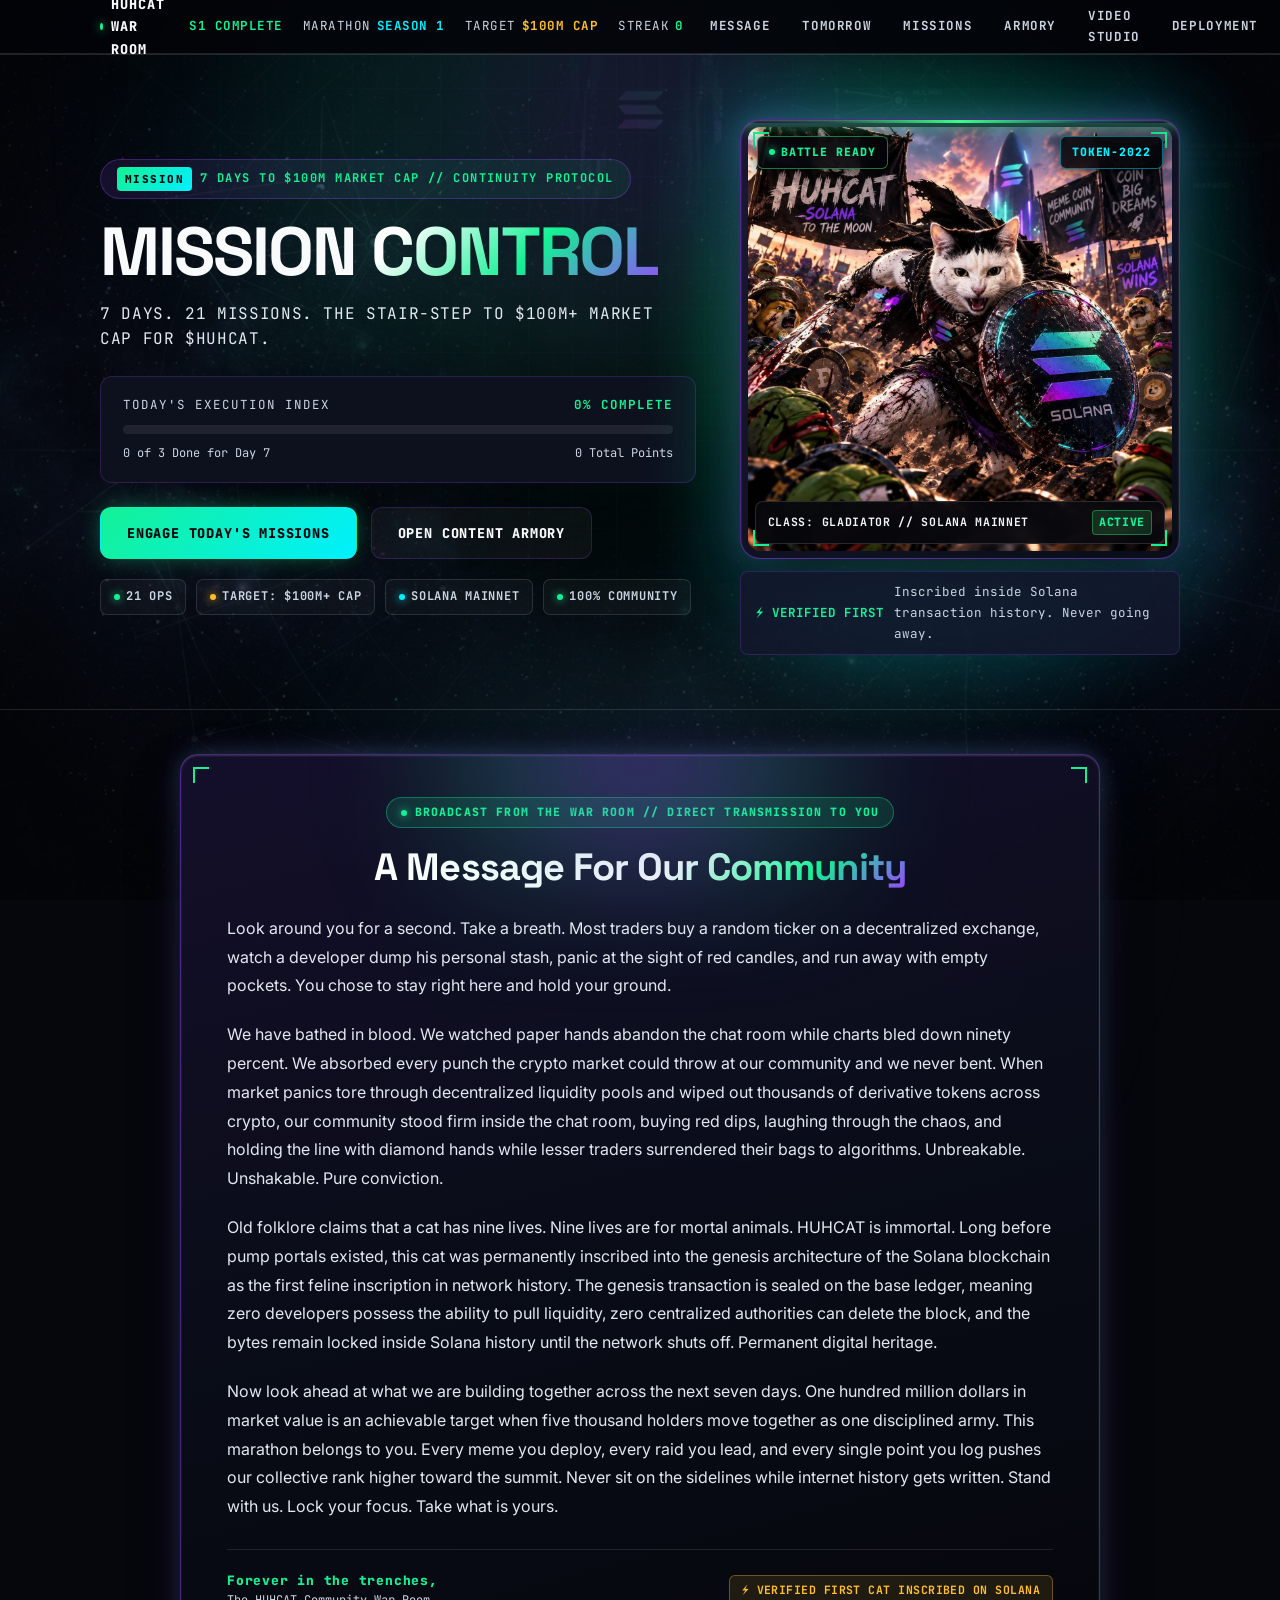
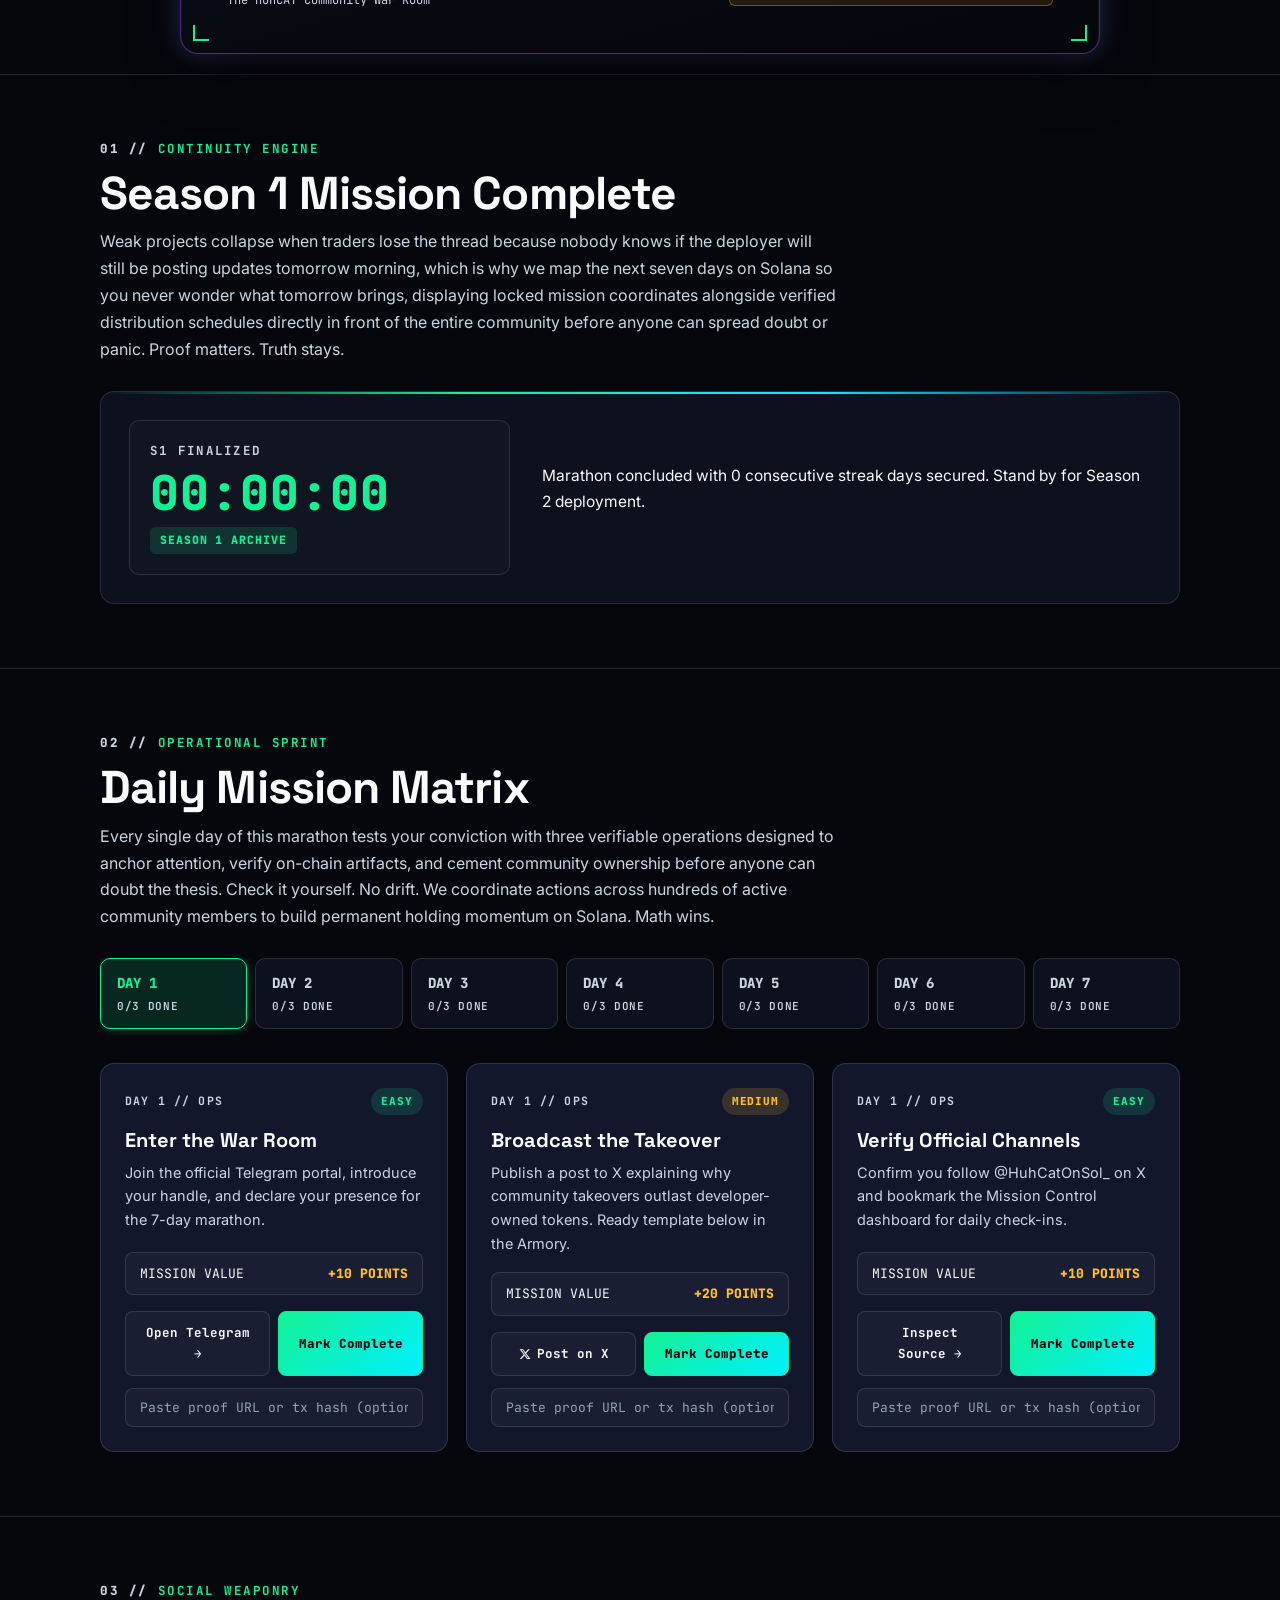
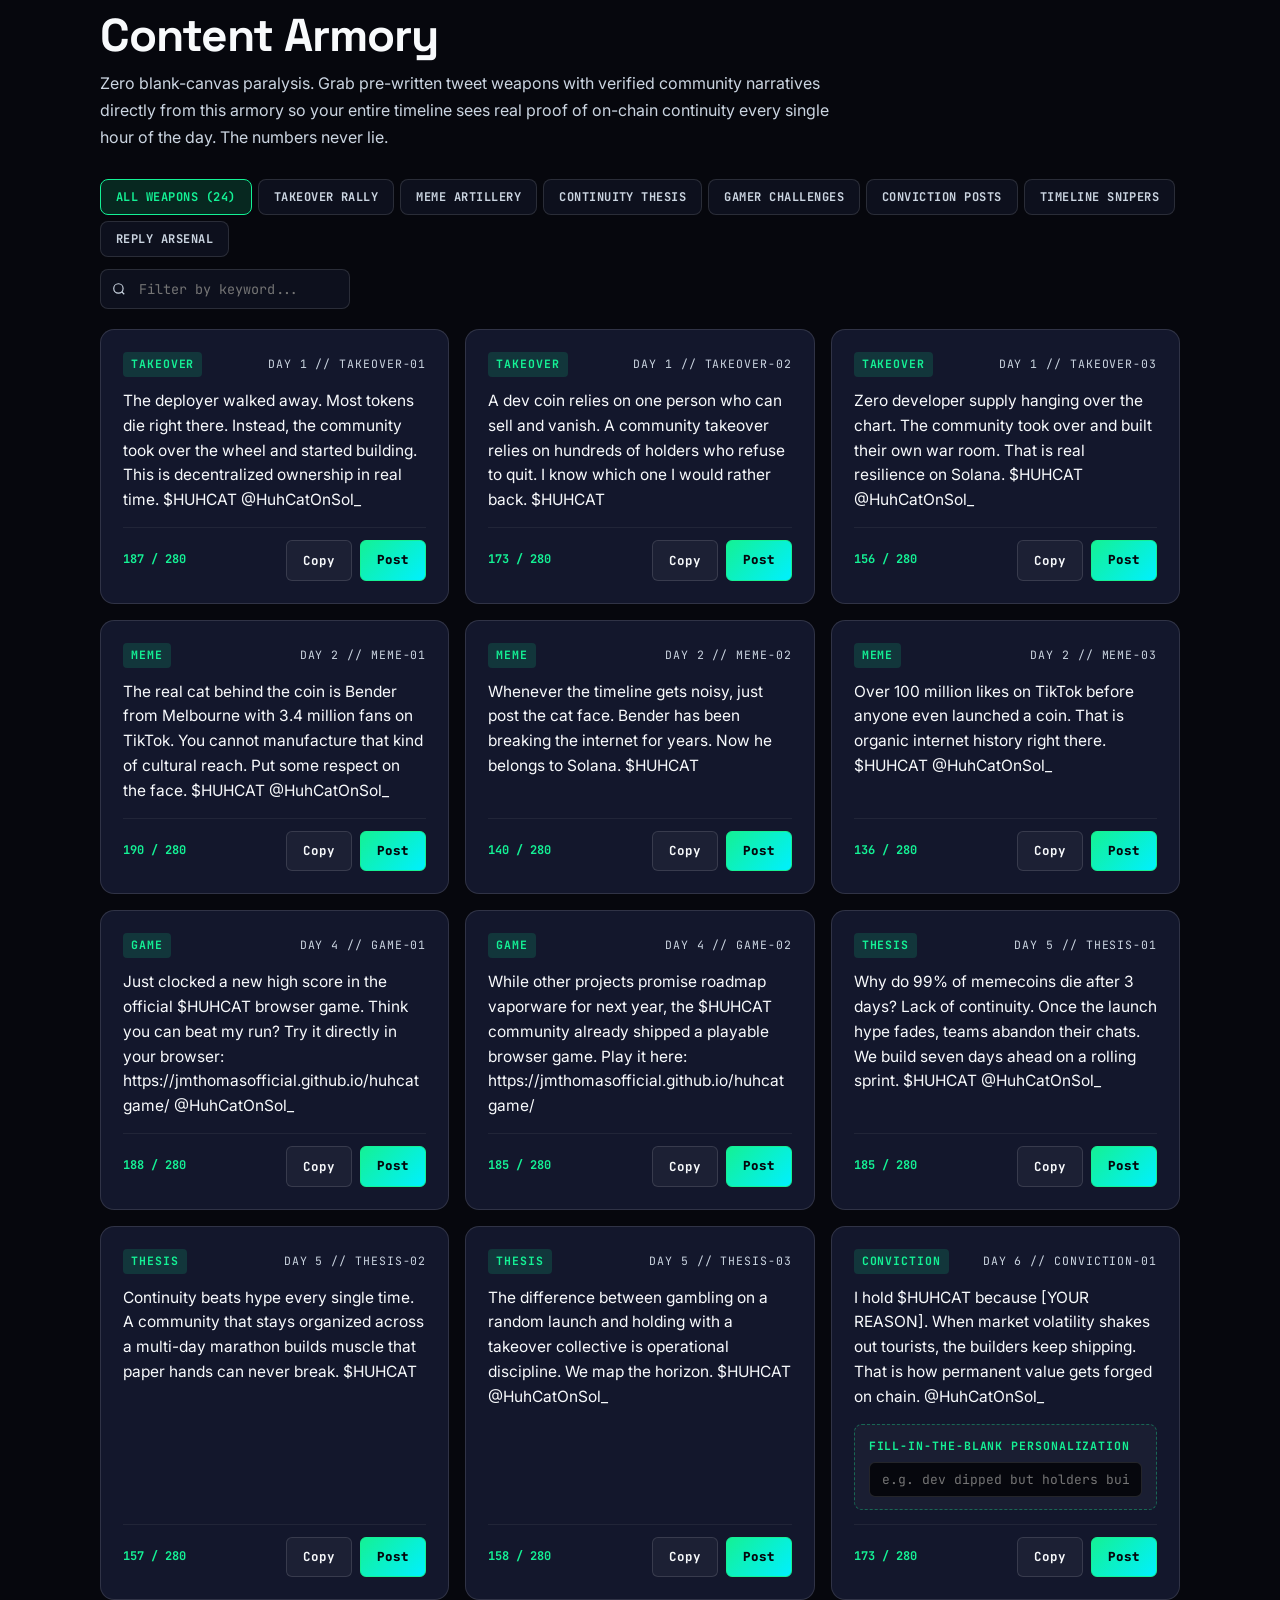
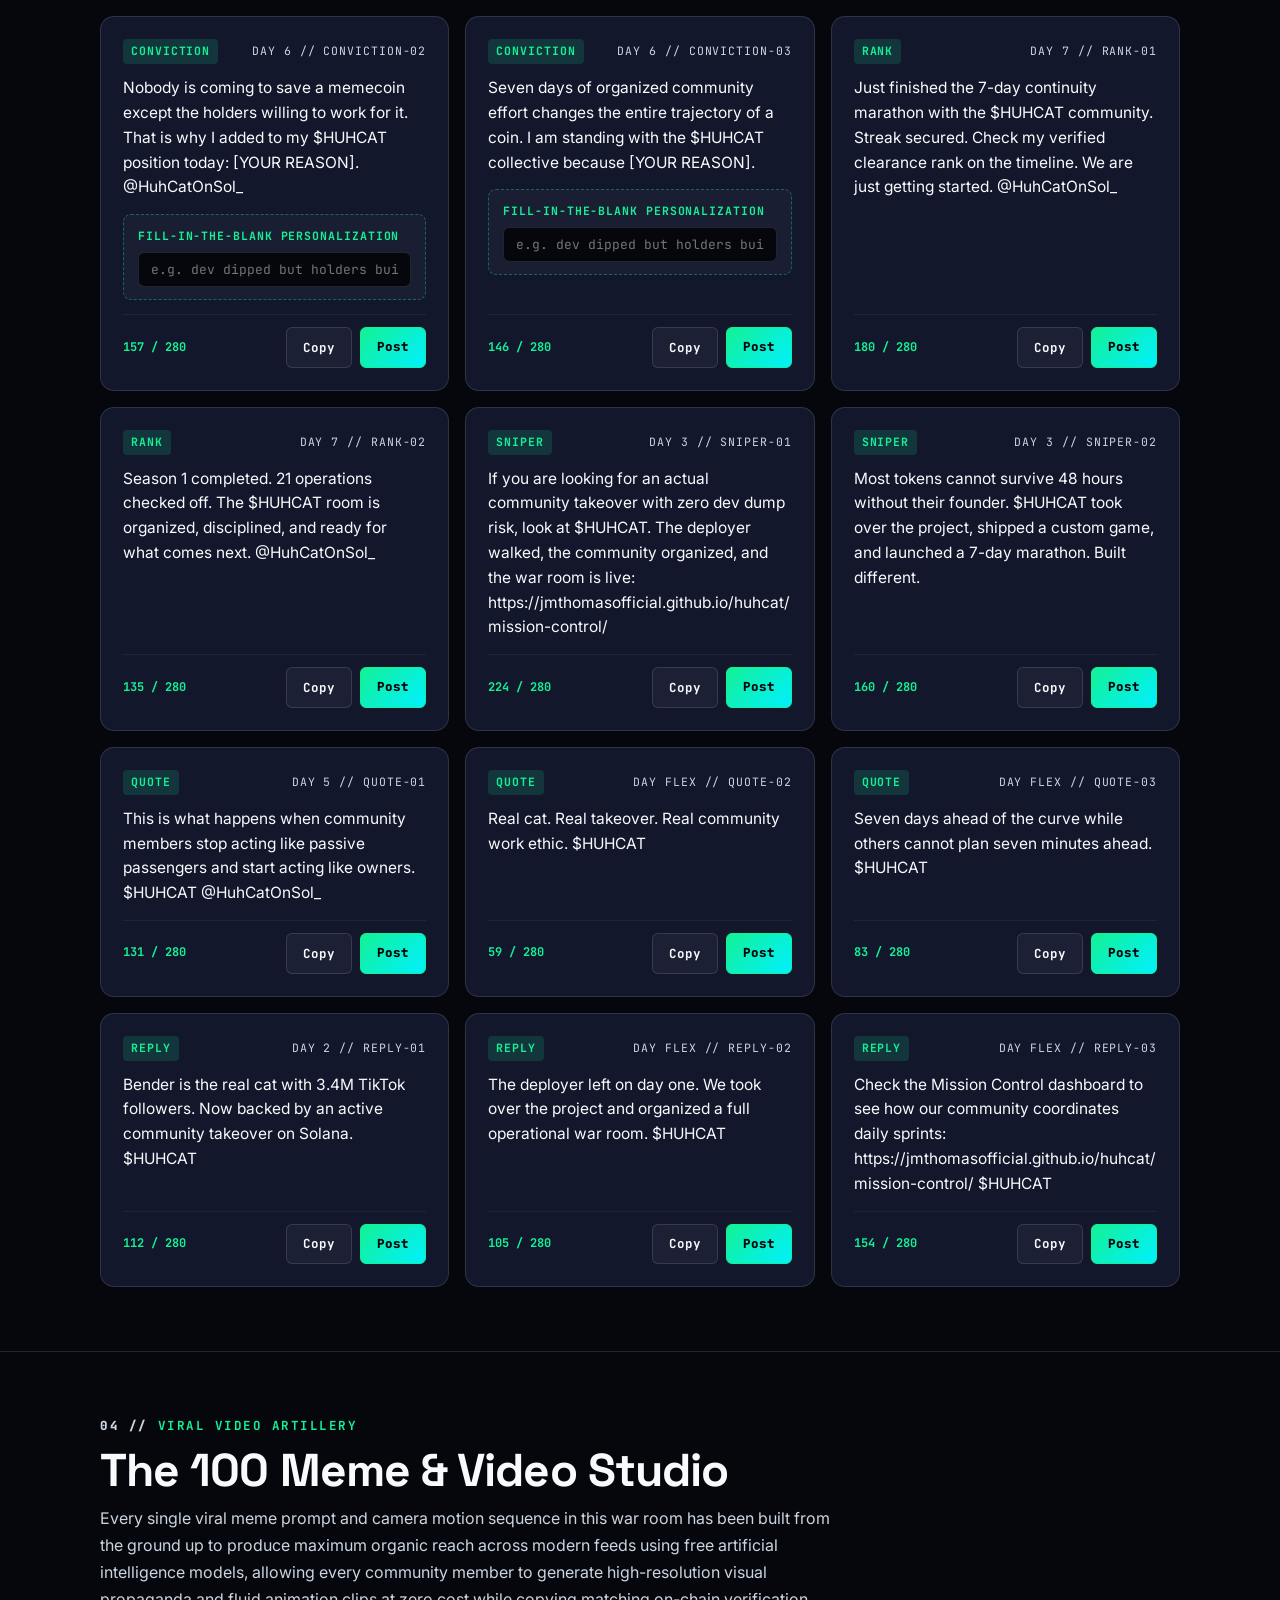
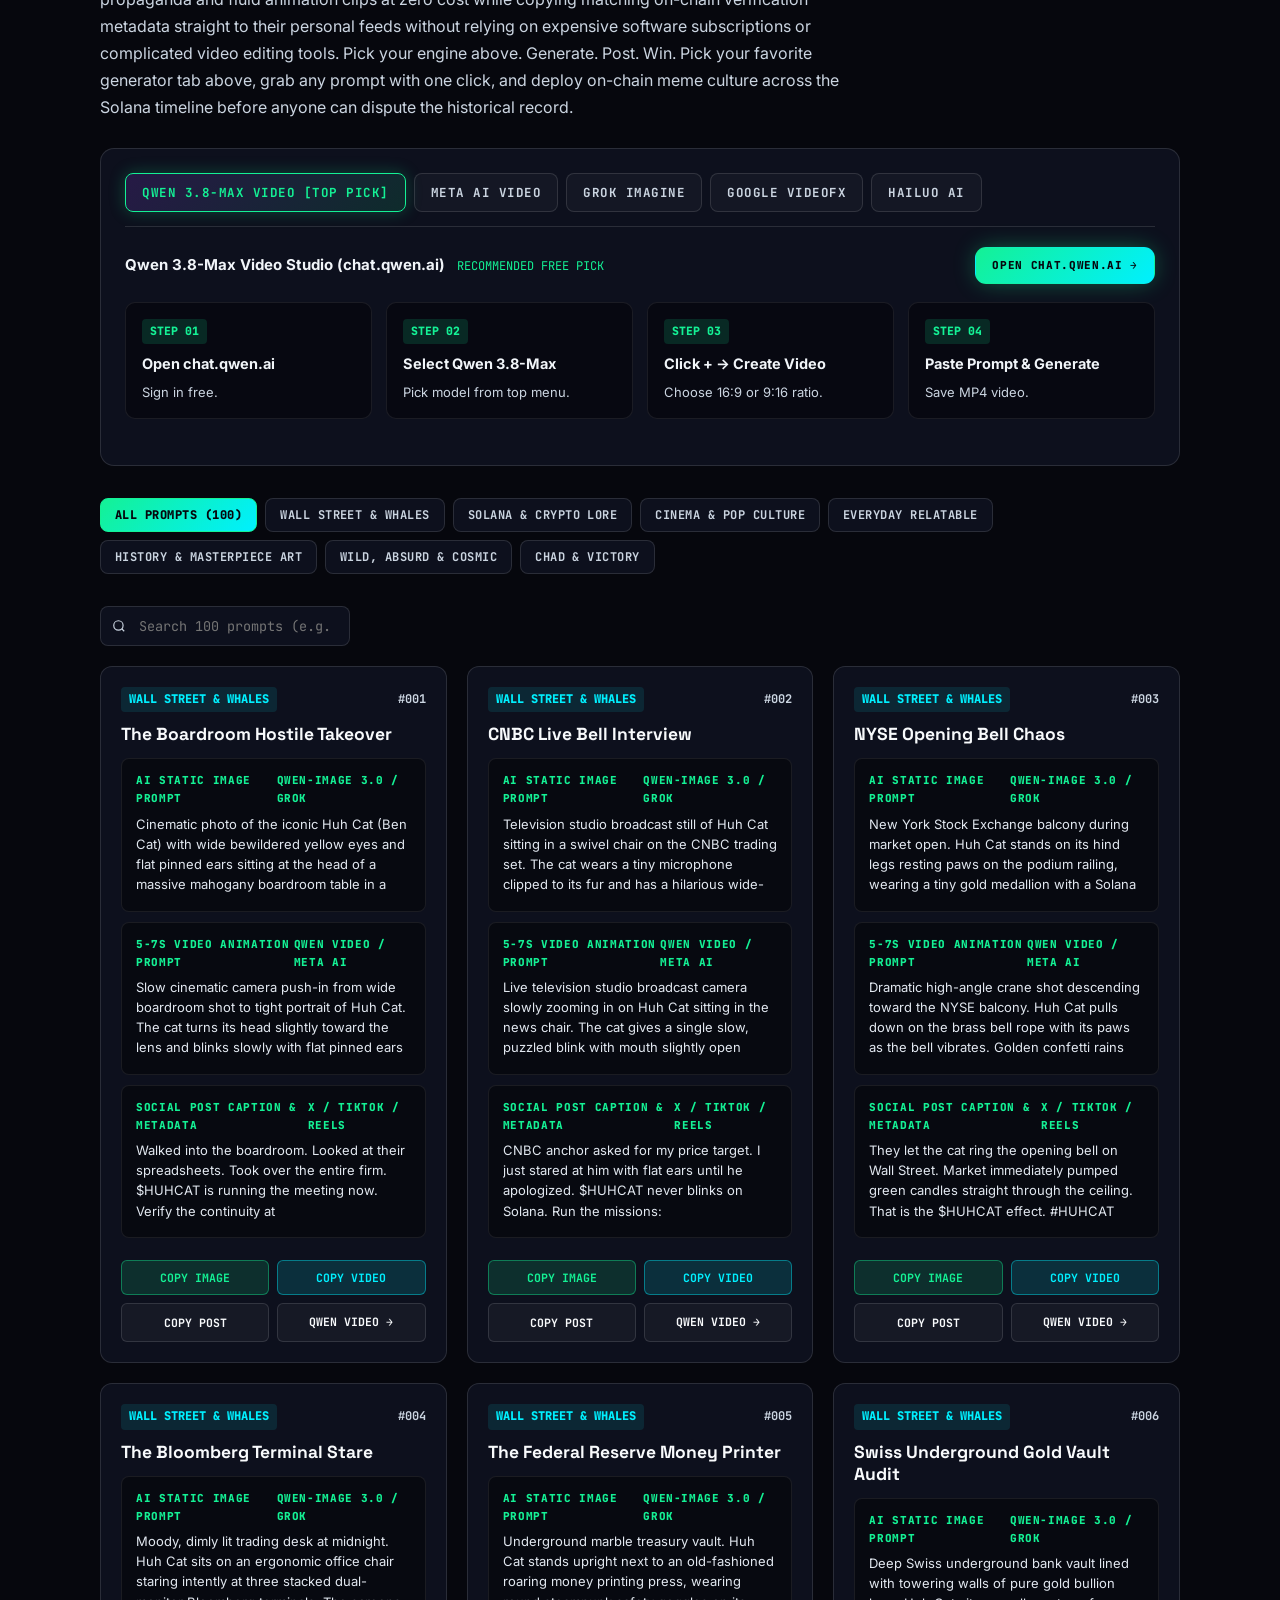
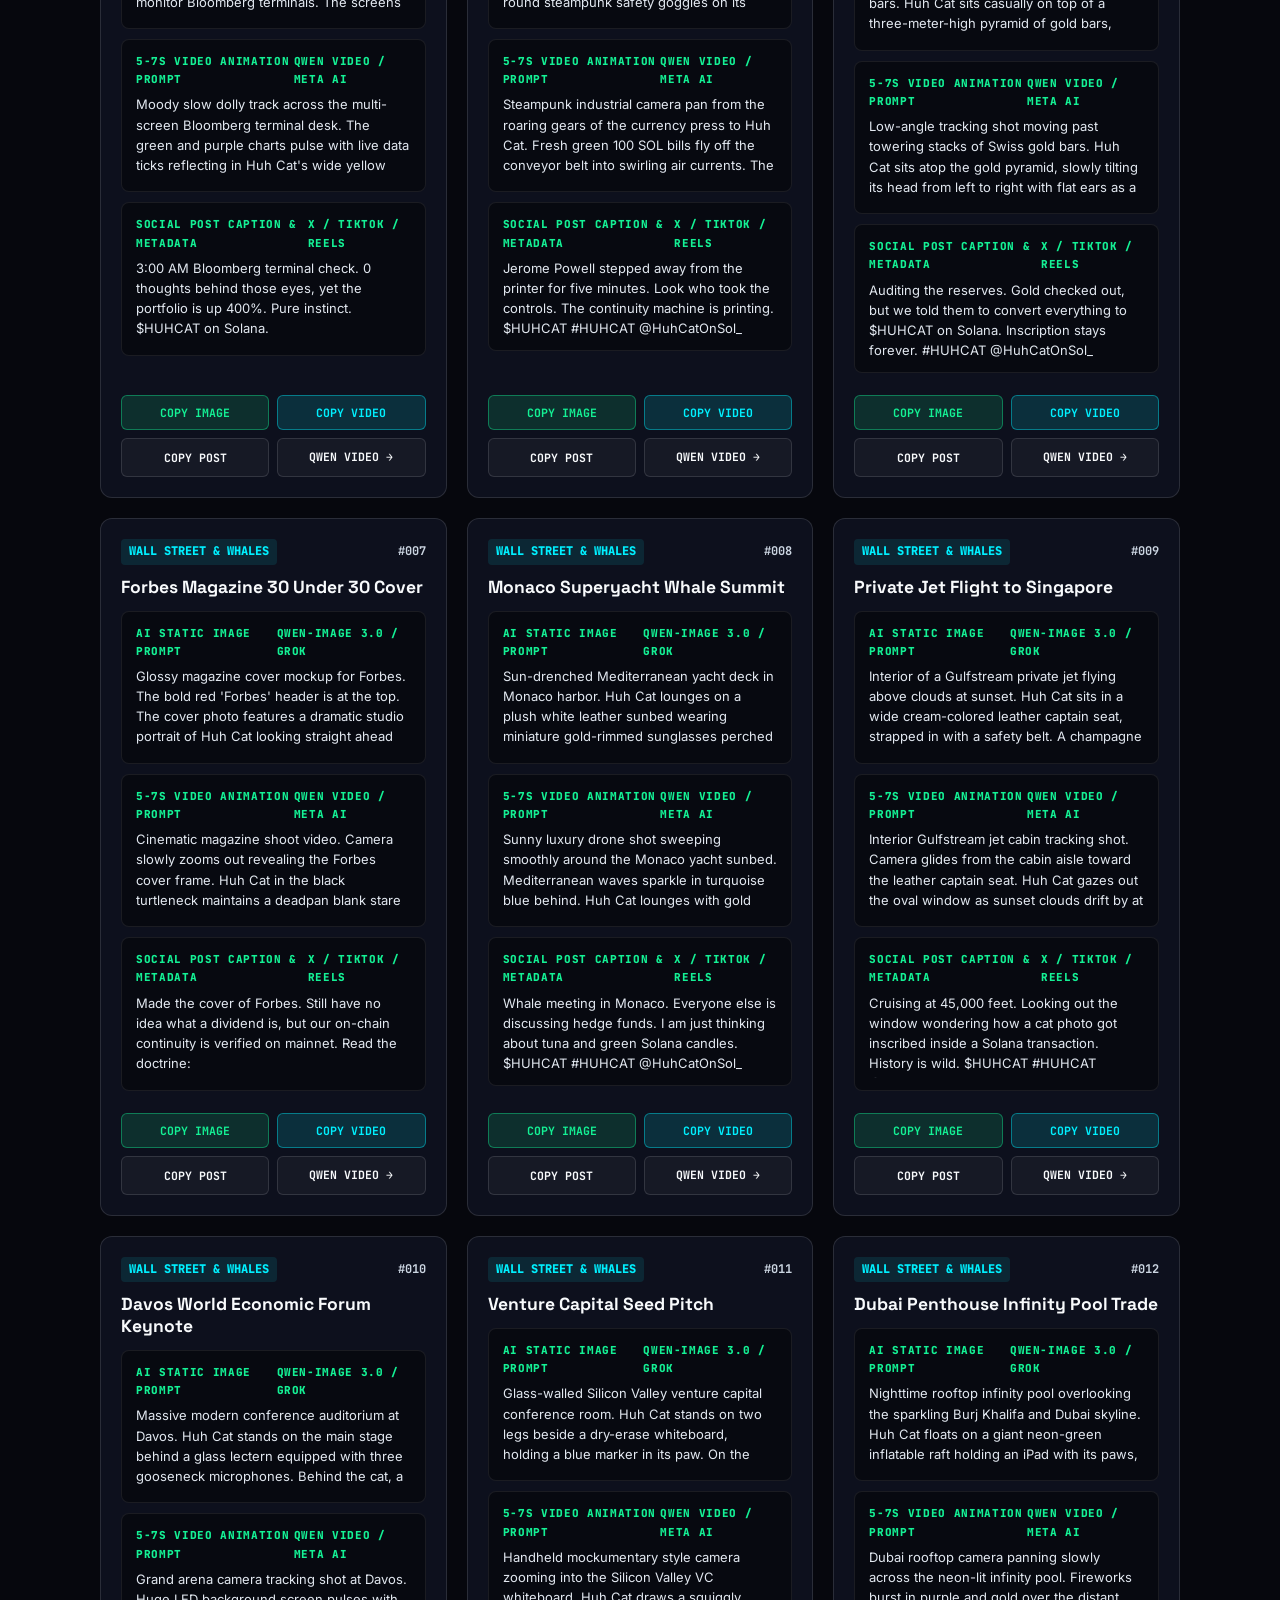
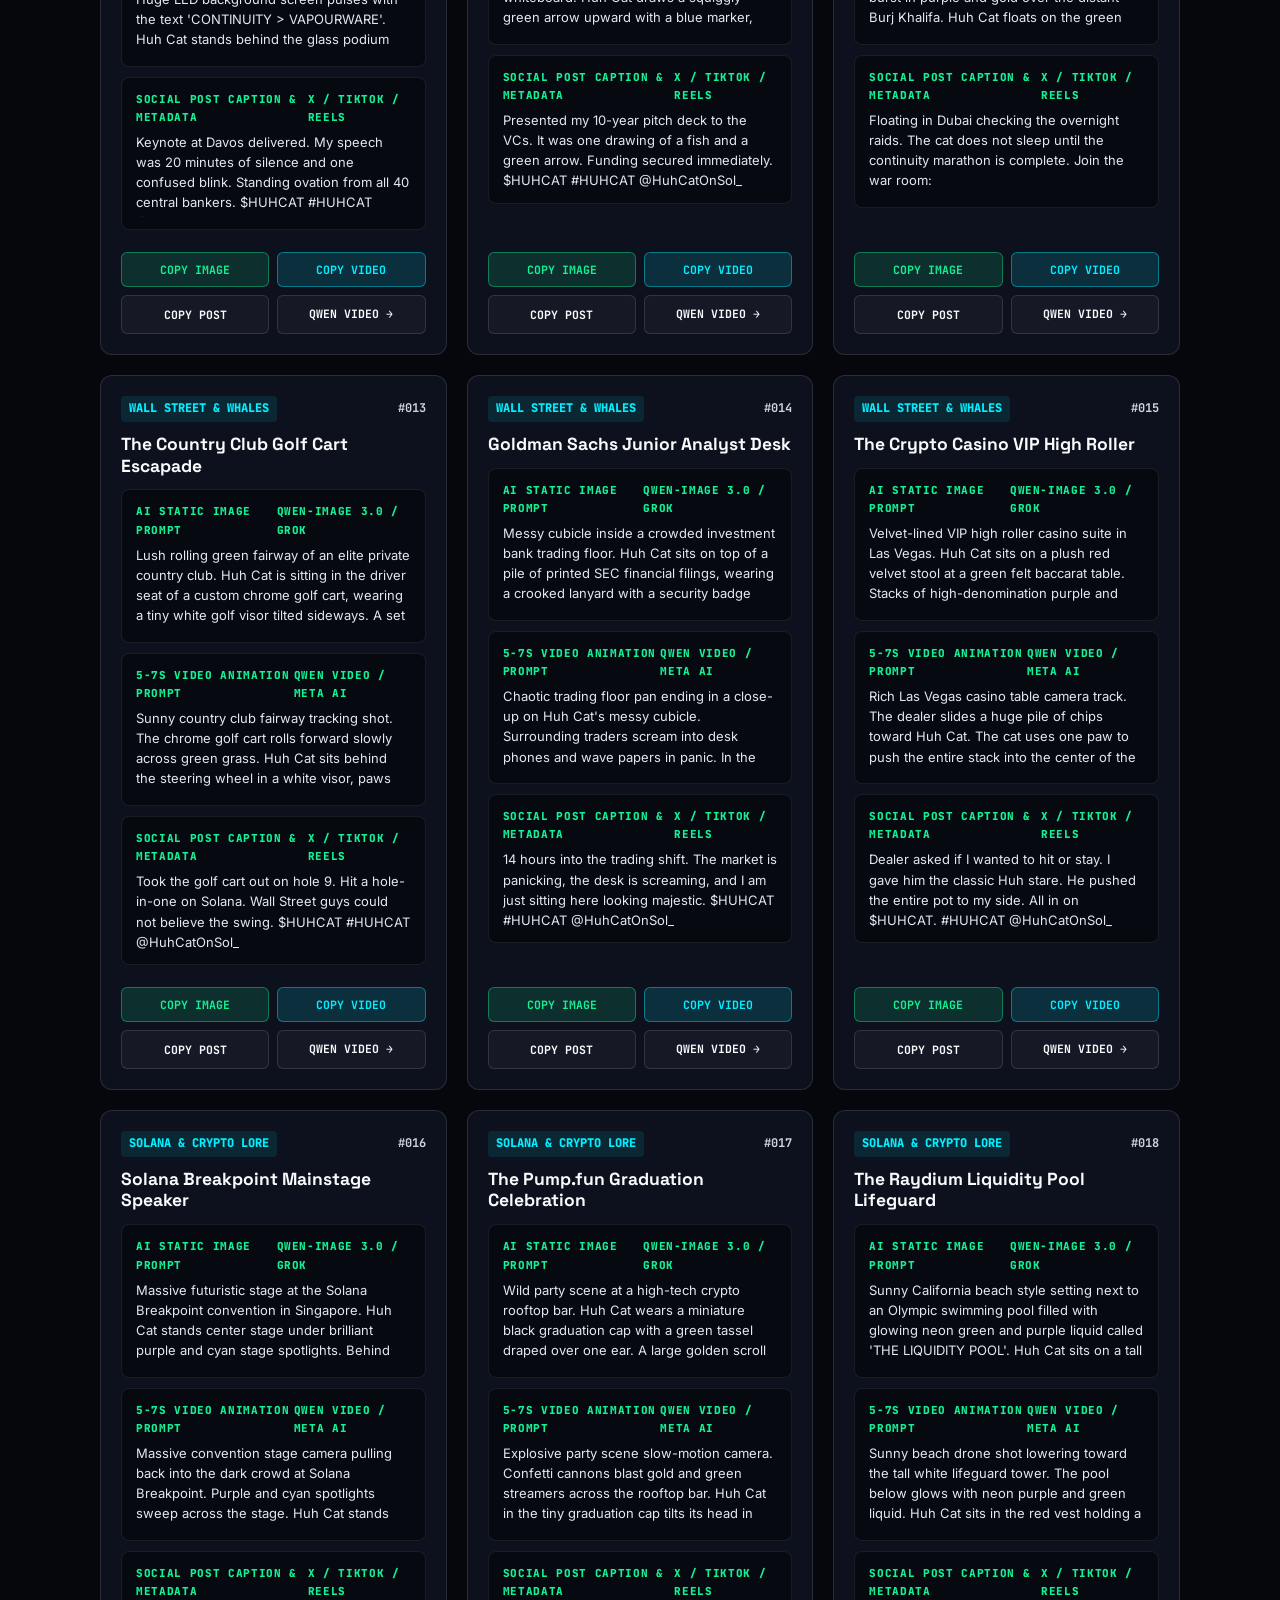
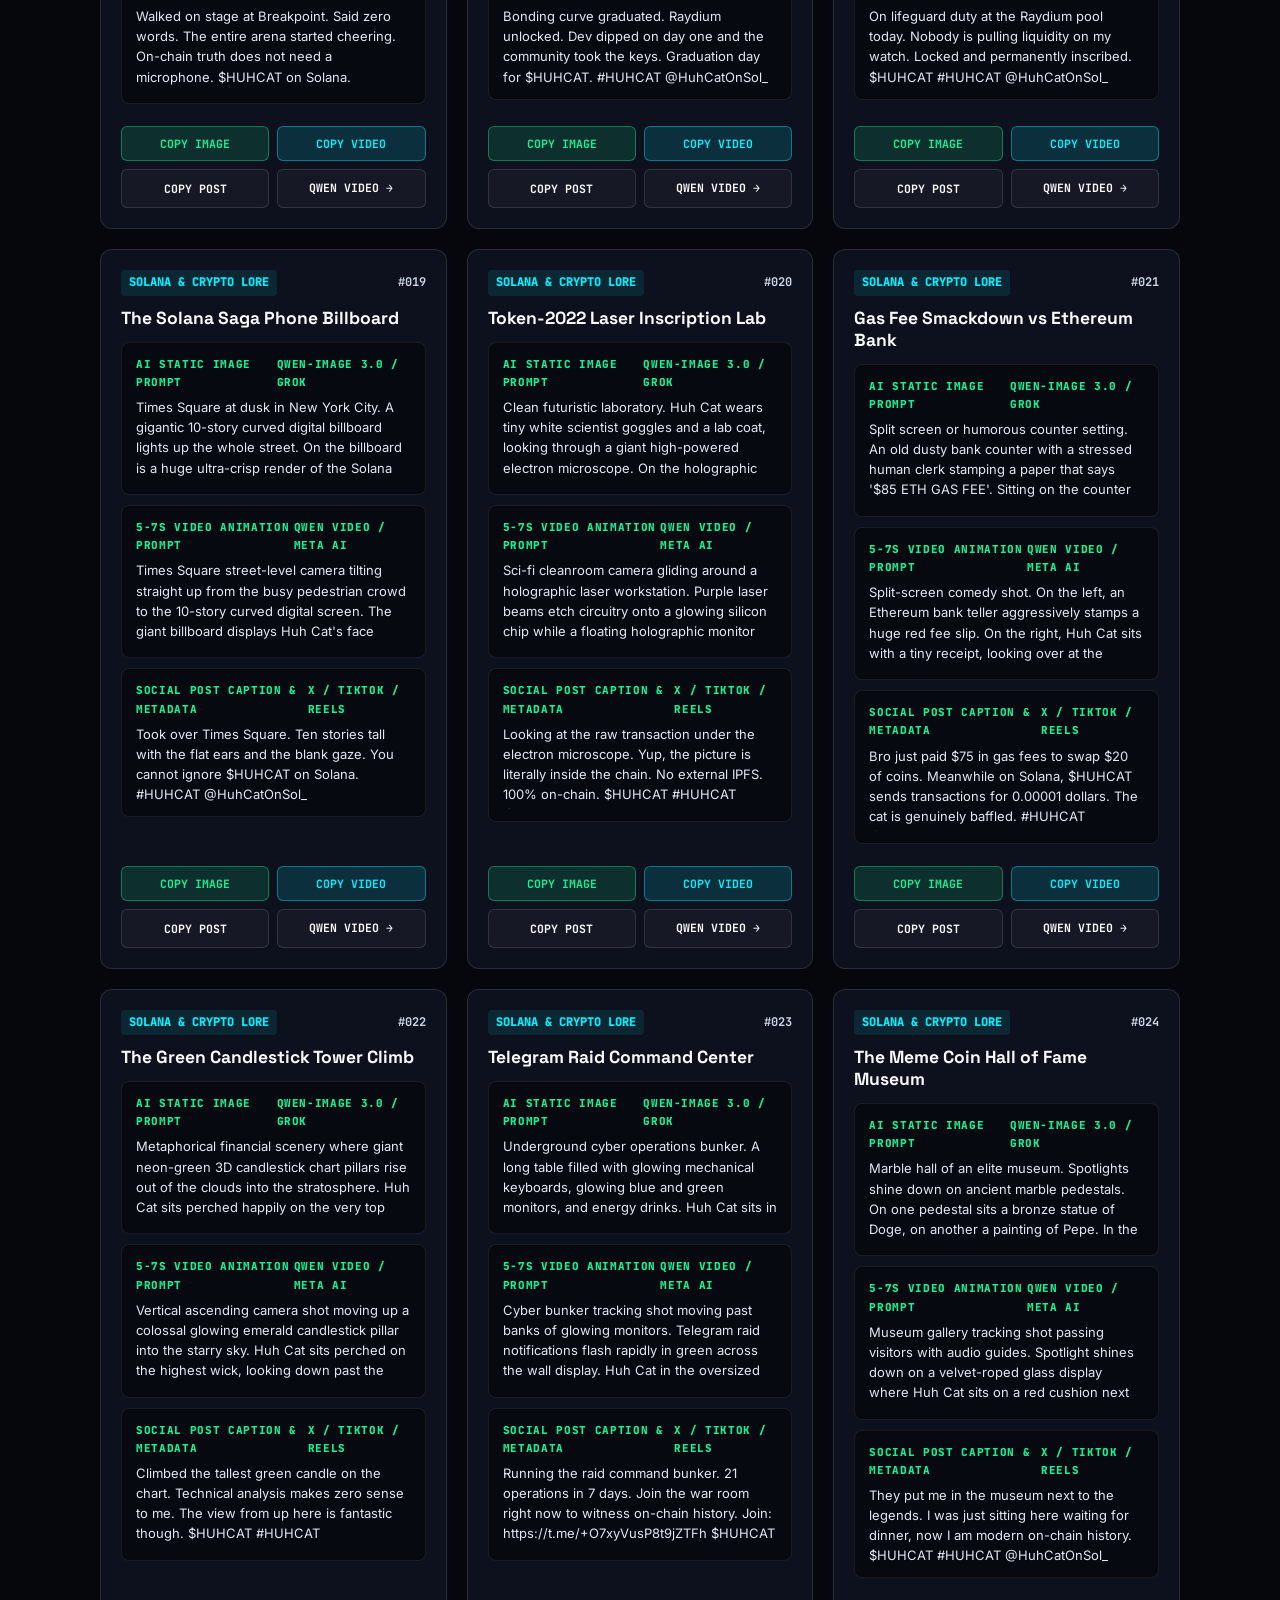
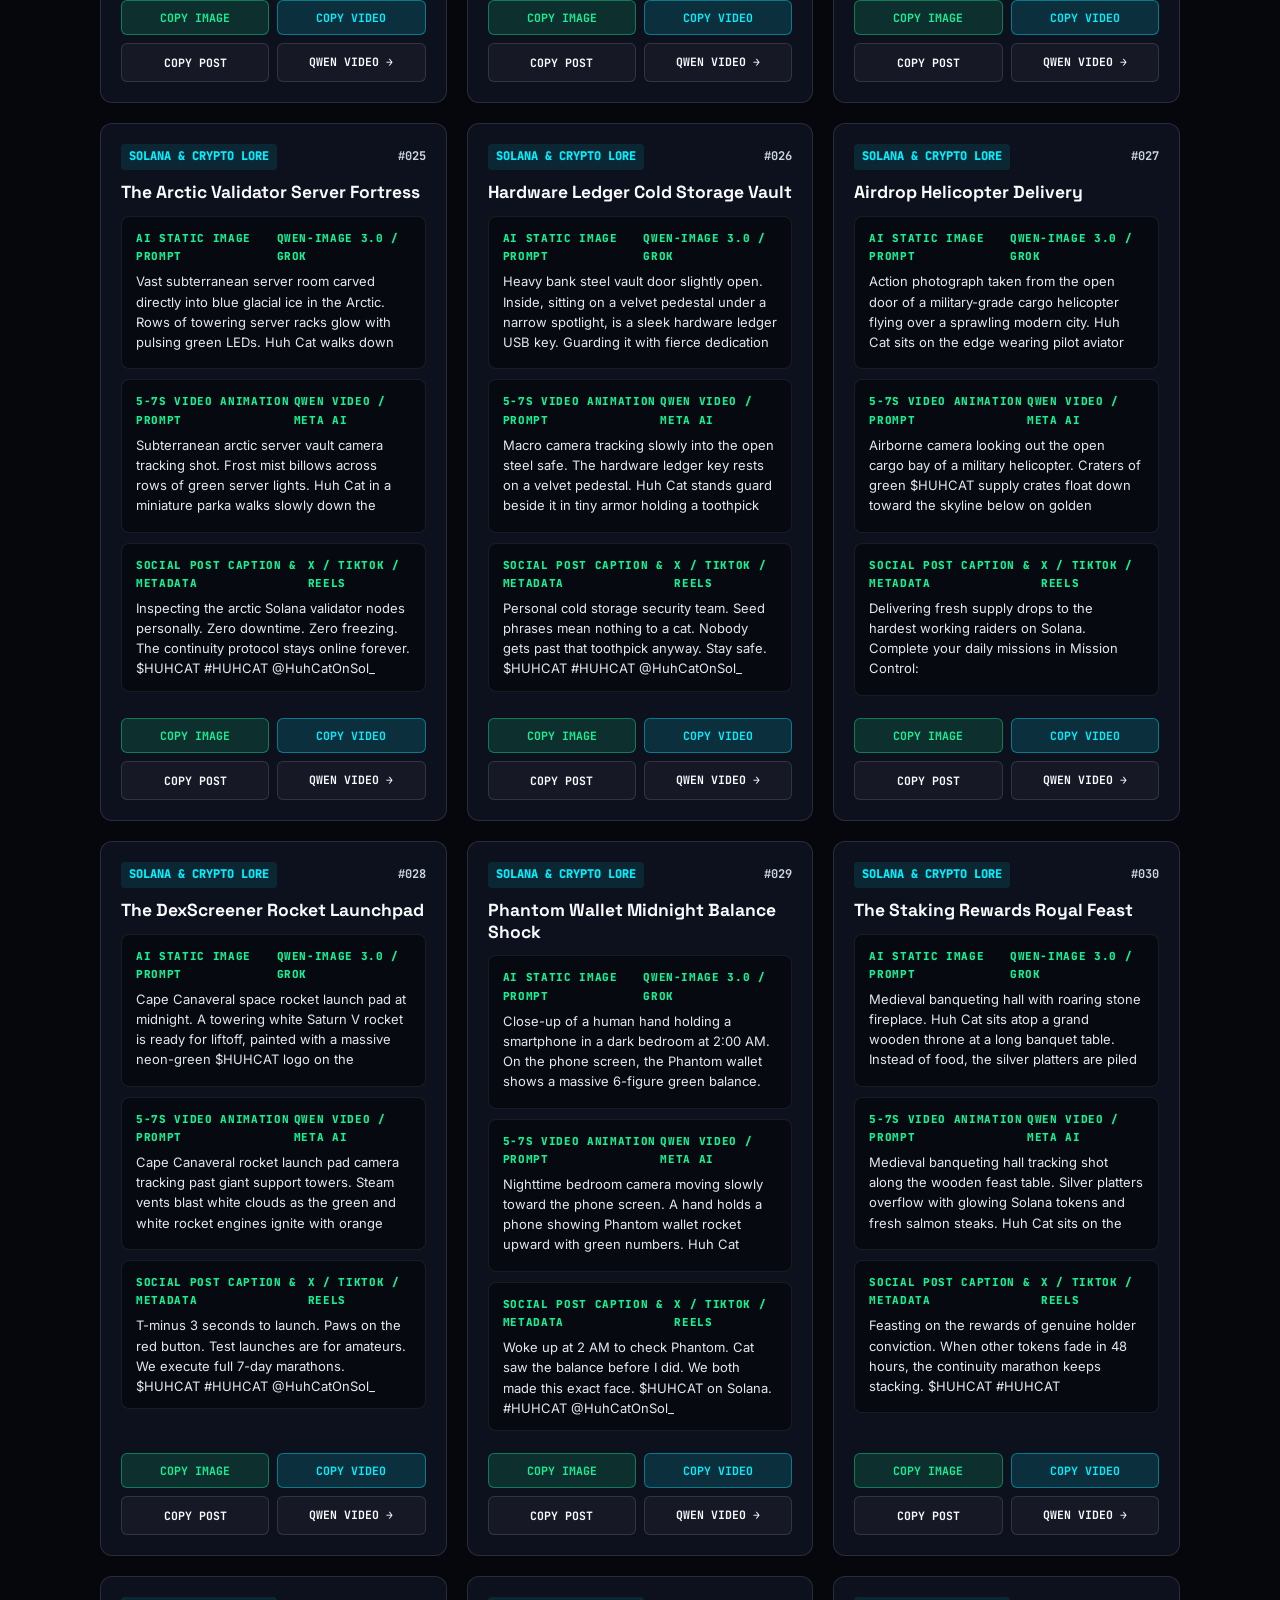
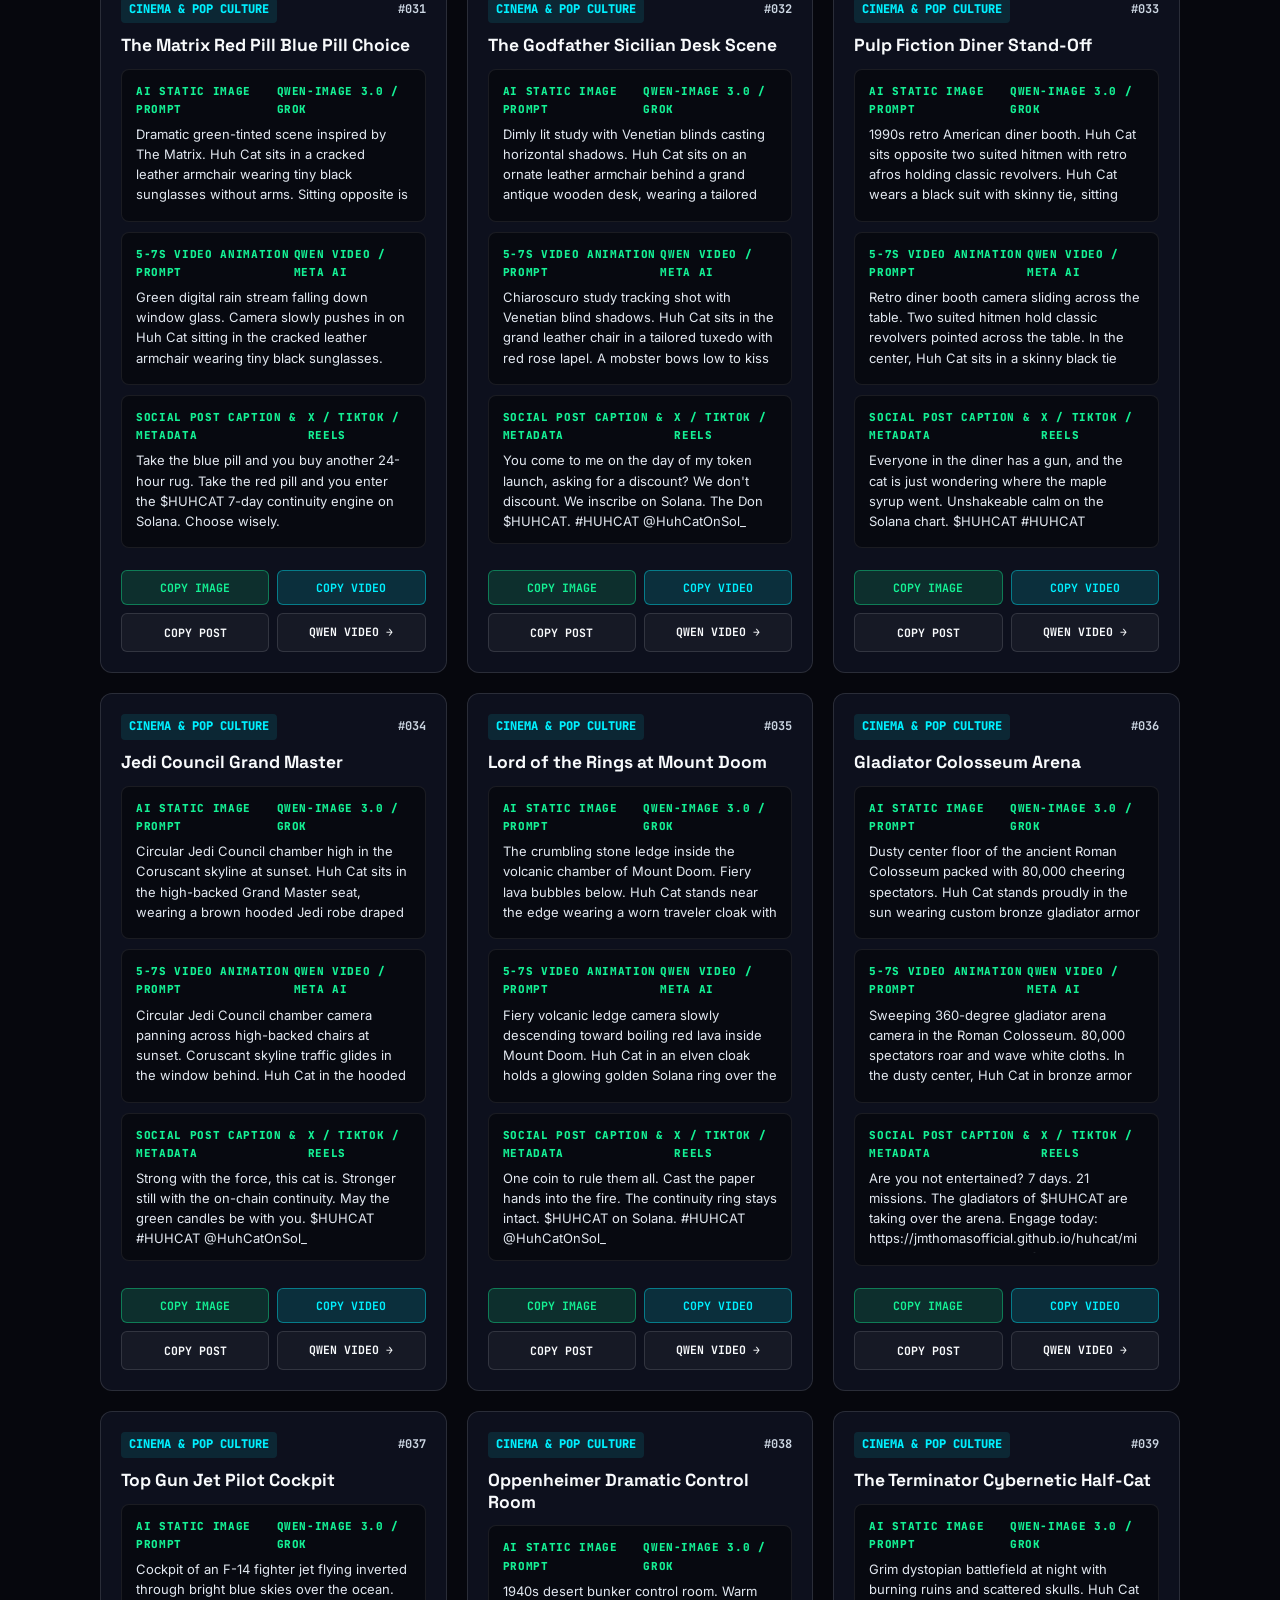
==== mission-control/index.html @ 45238d0f "feat(mission-control): add heartfelt community message love letter above marathon launchpad" ====
<!DOCTYPE html>
<html lang="en">
<head>
<meta charset="UTF-8">
<meta name="viewport" content="width=device-width, initial-scale=1, viewport-fit=cover">
<title>Mission Control - $HUHCAT 7-Day Marathon</title>
<meta name="description" content="7-day continuity marathon. 21 missions. Organize the community, deploy viral content, earn your rank. The official war room for HUHCAT holders.">
<meta property="og:type" content="website">
<meta property="og:url" content="https://jmthomasofficial.github.io/huhcat/mission-control/">
<meta property="og:title" content="Mission Control - $HUHCAT 7-Day Marathon">
<meta property="og:description" content="7-day continuity marathon. 21 missions. The official war room for HUHCAT holders.">
<meta property="og:image" content="https://jmthomasofficial.github.io/huhcat/og-image.jpg?v=2">
<meta name="twitter:card" content="summary_large_image">
<meta name="twitter:title" content="Mission Control - $HUHCAT 7-Day Marathon">
<meta name="twitter:description" content="7-day continuity marathon. 21 missions. The official war room for HUHCAT holders.">
<meta name="twitter:image" content="https://jmthomasofficial.github.io/huhcat/og-image.jpg?v=2">
<link rel="icon" type="image/jpeg" href="../huhcat.jpg">
<link rel="preconnect" href="https://fonts.googleapis.com">
<link rel="preconnect" href="https://fonts.gstatic.com" crossorigin>
<link href="https://fonts.googleapis.com/css2?family=Space+Grotesk:wght@400;500;600;700;800&family=Inter:wght@400;500;600;700&family=JetBrains+Mono:wght@400;500;700&display=swap" rel="stylesheet">
<style>
:root {
  --void: #06070d;
  --graphite: #0d101d;
  --graphite-card: #13172c;
  --slate: rgba(255, 255, 255, 0.12);
  --slate-purple: rgba(153, 69, 255, 0.22);
  --solana-purple: #9945ff;
  --solana-purple-glow: rgba(153, 69, 255, 0.45);
  --solana-purple-dim: rgba(153, 69, 255, 0.14);
  --signal: #14f195;
  --signal-dim: rgba(20, 241, 149, 0.14);
  --signal-glow: rgba(20, 241, 149, 0.45);
  --cyan: #00f0ff;
  --cyan-dim: rgba(0, 240, 255, 0.14);
  --cyan-glow: rgba(0, 240, 255, 0.45);
  --alert: #ff4757;
  --alert-dim: rgba(255, 71, 87, 0.16);
  --gold: #ffbe2e;
  --gold-dim: rgba(255, 190, 46, 0.16);
  --text: #ffffff;
  --text-bright: #f8fafc;
  --muted: #cbd5e1;
  --muted-bright: #e2e8f0;
  --muted-mid: #94a3b8;
  --mono: 'JetBrains Mono', monospace;
  --display: 'Space Grotesk', sans-serif;
  --body: 'Inter', sans-serif;
  --radius: 14px;
}
*, *::before, *::after { margin:0; padding:0; box-sizing:border-box; }
html { scroll-behavior:smooth; background:var(--void); color-scheme:dark; }
body {
  font-family:var(--body); color:var(--text-bright); background:var(--void);
  -webkit-font-smoothing:antialiased; font-size:15px; line-height:1.65;
  padding-top:54px; min-height:100vh; position:relative; overflow-x:hidden;
}
a { color:var(--signal); text-decoration:none; transition:color 0.2s; }
a:hover { color:#62ffa4; text-decoration:none; }
img { max-width:100%; display:block; }
::selection { background:var(--signal); color:#000; }

/* scrollbar */
::-webkit-scrollbar { width:8px; height:8px; }
::-webkit-scrollbar-track { background:var(--void); }
::-webkit-scrollbar-thumb { background:rgba(57,255,136,0.3); border-radius:8px; }
::-webkit-scrollbar-thumb:hover { background:var(--signal); }

/* static background layer */
.bg-static-layer {
  position:fixed; inset:0; z-index:0; pointer-events:none;
  background:#06070d url('war-room-bg.jpg') center top / cover no-repeat;
  opacity:0.42;
}
/* ambient background grid & stair-step chart canvas */
#candle-canvas {
  position:fixed; inset:0; z-index:0; pointer-events:none;
  width:100%; height:100%;
}
.cyber-grid {
  position:fixed; inset:0; z-index:0; pointer-events:none;
  background-image:
    linear-gradient(rgba(153, 69, 255, 0.03) 1px, transparent 1px),
    linear-gradient(90deg, rgba(20, 241, 149, 0.025) 1px, transparent 1px);
  background-size:44px 44px;
  mask-image:radial-gradient(ellipse at 50% 15%, black 25%, transparent 78%);
}
.ambient-glow {
  position:fixed; top:-180px; left:50%; transform:translateX(-50%);
  width:1100px; height:600px; border-radius:50%;
  background:radial-gradient(circle, rgba(153,69,255,0.18) 0%, rgba(20,241,149,0.11) 40%, rgba(0,240,255,0.05) 65%, transparent 75%);
  filter:blur(90px); pointer-events:none; z-index:0;
}
.ambient-glow-bottom {
  position:fixed; bottom:-250px; right:10%;
  width:950px; height:550px; border-radius:50%;
  background:radial-gradient(circle, rgba(153,69,255,0.12) 0%, rgba(20,241,149,0.08) 45%, transparent 70%);
  filter:blur(100px); pointer-events:none; z-index:0;
}
.wrap { max-width:1120px; margin:0 auto; padding:0 20px; position:relative; z-index:1; }

/* ---- PULSE HEADER ---- */
#pulse {
  position:fixed; top:0; left:0; right:0; z-index:100;
  background:rgba(3, 4, 8, 0.88); backdrop-filter:blur(20px);
  border-bottom:1px solid var(--slate); height:54px;
  display:flex; align-items:center;
}
.pulse-wrap {
  width:100%; max-width:1120px; margin:0 auto; padding:0 20px;
  display:flex; align-items:center; justify-content:space-between; gap:16px;
}
.pulse-left {
  display:flex; align-items:center; gap:20px;
  font-family:var(--mono); font-size:12.5px; letter-spacing:0.04em;
  color:var(--muted); text-transform:uppercase;
}
.pulse-brand {
  display:inline-flex; align-items:center; gap:8px; font-weight:800;
  color:var(--text-bright); font-size:13.5px; letter-spacing:0.08em;
}
.pulse-dot {
  width:7px; height:7px; border-radius:50%; background:var(--signal);
  box-shadow:0 0 10px var(--signal); animation:radar-ping 1.8s infinite;
}
@keyframes radar-ping { 0%,100%{opacity:1; transform:scale(1);} 50%{opacity:0.4; transform:scale(0.85);} }
.pulse-item { display:inline-flex; align-items:center; gap:6px; white-space:nowrap; }
.pulse-val { color:var(--signal); font-weight:700; }
.pulse-val.gold { color:var(--gold); }
.pulse-val.cyan { color:var(--cyan); }

.pulse-nav { display:flex; align-items:center; gap:12px; }
.pulse-nav a {
  font-family:var(--mono); font-size:12.5px; font-weight:700; color:var(--muted);
  text-transform:uppercase; letter-spacing:0.05em; padding:5px 10px;
  border-radius:6px; transition:0.2s;
}
.pulse-nav a:hover { color:var(--signal); background:rgba(20,241,149,0.08); }
.sfx-toggle {
  background:rgba(255,255,255,0.04); border:1px solid var(--slate);
  color:var(--muted); font-family:var(--mono); font-size:12px; font-weight:700;
  padding:5px 10px; border-radius:6px; cursor:pointer; transition:0.2s;
}
.sfx-toggle:hover { border-color:var(--signal); color:var(--signal); }
.sfx-toggle.active { color:var(--signal); border-color:var(--signal); background:var(--signal-dim); }

/* ---- HERO SECTION ---- */
.hero { padding:64px 0 54px; position:relative; }
.hero-grid-layout {
  display:grid; grid-template-columns:1.15fr 0.85fr;
  gap:44px; align-items:center;
}
.hero-col-content {
  display:flex; flex-direction:column; align-items:flex-start; text-align:left;
}
.hero-badge {
  display:inline-flex; align-items:center; gap:8px;
  background:linear-gradient(90deg, rgba(153,69,255,0.12), rgba(20,241,149,0.08));
  border:1px solid rgba(153,69,255,0.3);
  padding:7px 16px; border-radius:100px;
  font-family:var(--mono); font-size:12px; font-weight:700;
  color:var(--signal); letter-spacing:0.12em; text-transform:uppercase;
  margin-bottom:18px;
}
.hero-badge-tag {
  background:linear-gradient(135deg, var(--signal), var(--cyan));
  color:#06070d; font-size:11px;
  padding:3px 8px; border-radius:4px; font-weight:800;
}
.hero h1 {
  font-family:var(--display); font-weight:800;
  font-size:clamp(38px, 6vw, 68px); letter-spacing:-0.03em;
  line-height:1.02; margin-bottom:14px;
}
.hero h1 .grad {
  background:linear-gradient(135deg, #ffffff 15%, #14f195 55%, #9945ff 100%);
  -webkit-background-clip:text; -webkit-text-fill-color:transparent;
}
.hero-sub {
  font-family:var(--mono); font-size:16px; color:var(--muted-bright);
  letter-spacing:0.04em; margin:0 0 24px;
  text-transform:uppercase; line-height:1.6;
}

/* heat meter HUD */
.heat-hud {
  width:100%; margin:0 0 24px;
  background:var(--graphite); border:1px solid var(--slate-purple);
  border-radius:12px; padding:18px 22px;
}
.heat-top {
  display:flex; justify-content:space-between; align-items:center;
  font-family:var(--mono); font-size:12.5px; text-transform:uppercase;
  letter-spacing:0.08em; color:var(--muted); margin-bottom:10px;
}
.heat-top strong { color:var(--signal); }
.heat-track {
  height:9px; border-radius:5px; background:rgba(255,255,255,0.08);
  overflow:hidden; position:relative;
}
.heat-fill {
  height:100%; width:0%; border-radius:5px;
  background:linear-gradient(90deg, var(--solana-purple), var(--signal), var(--cyan));
  transition:width 0.8s cubic-bezier(0.16,1,0.3,1);
  box-shadow:0 0 16px var(--signal-glow);
}
.heat-sub {
  display:flex; justify-content:space-between; margin-top:10px;
  font-family:var(--mono); font-size:12px; color:var(--muted);
}

.hero-actions { display:flex; gap:14px; justify-content:flex-start; flex-wrap:wrap; margin-bottom:20px; }

/* telemetry pills strip */
.hero-hud-strip { display:flex; gap:10px; flex-wrap:wrap; }
.hud-pill {
  display:inline-flex; align-items:center; gap:6px;
  font-family:var(--mono); font-size:12px; font-weight:700;
  letter-spacing:0.06em; padding:7px 13px; border-radius:7px;
  background:rgba(255,255,255,0.03); border:1px solid var(--slate);
  color:var(--muted); text-transform:uppercase;
}
.hud-pill-dot { width:6px; height:6px; border-radius:50%; }
.hud-pill-dot.signal { background:var(--signal); box-shadow:0 0 8px var(--signal); }
.hud-pill-dot.cyan { background:var(--cyan); box-shadow:0 0 8px var(--cyan); }
.hud-pill-dot.gold { background:var(--gold); box-shadow:0 0 8px var(--gold); }

/* ---- GLADIATOR HERO ARTWORK FRAME ---- */
.hero-col-visual {
  display:flex; justify-content:center; align-items:center;
}
.hero-artwork-frame {
  position:relative; width:100%; max-width:470px;
}
.hero-artwork-ambient {
  position:absolute; inset:-24px; border-radius:32px;
  background:radial-gradient(circle at 48% 42%, rgba(153,69,255,0.6), rgba(20,241,149,0.42) 44%, rgba(0,240,255,0.25) 70%, transparent 88%);
  filter:blur(38px); opacity:0.9;
  animation:ambient-breathe 5s ease-in-out infinite alternate;
  z-index:0; pointer-events:none;
}
@keyframes ambient-breathe {
  0% { opacity:0.75; transform:scale(0.97); filter:blur(34px); }
  100% { opacity:1; transform:scale(1.03); filter:blur(46px); }
}
.hero-card-display {
  position:relative; border-radius:20px; padding:7px;
  background:linear-gradient(145deg, rgba(28,22,54,0.96), rgba(9,13,24,0.98));
  border:1.5px solid rgba(153,69,255,0.48);
  box-shadow:
    0 24px 60px -12px rgba(0,0,0,0.88),
    0 0 40px -4px rgba(153,69,255,0.35),
    0 0 25px -3px rgba(20,241,149,0.28),
    inset 0 1px 2px rgba(255,255,255,0.24);
  overflow:hidden;
  transition:transform 0.4s cubic-bezier(0.16,1,0.3,1), border-color 0.4s ease, box-shadow 0.4s ease;
}
.hero-card-display:hover {
  transform:translateY(-4px) scale(1.015);
  border-color:rgba(20,241,149,0.85);
  box-shadow:
    0 32px 75px -12px rgba(0,0,0,0.92),
    0 0 55px 0px rgba(20,241,149,0.5),
    0 0 45px -2px rgba(153,69,255,0.45),
    inset 0 1px 3px rgba(255,255,255,0.35);
}

/* Tactical Corner Brackets */
.hud-bracket {
  position:absolute; width:16px; height:16px;
  border-color:var(--signal); border-style:solid;
  z-index:4; pointer-events:none;
}
.bracket-tl { top:12px; left:12px; border-width:2.5px 0 0 2.5px; }
.bracket-tr { top:12px; right:12px; border-width:2.5px 2.5px 0 0; }
.bracket-bl { bottom:12px; left:12px; border-width:0 0 2.5px 2.5px; }
.bracket-br { bottom:12px; right:12px; border-width:0 2.5px 2.5px 0; }

/* Floating Telemetry Chips */
.hero-chip {
  position:absolute; z-index:4;
  font-family:var(--mono); font-size:11.5px; font-weight:800;
  letter-spacing:0.08em; text-transform:uppercase;
  padding:6px 11px; border-radius:6px;
  backdrop-filter:blur(10px); -webkit-backdrop-filter:blur(10px);
  display:inline-flex; align-items:center; gap:6px;
}
.chip-top-left {
  top:16px; left:16px;
  background:rgba(3,4,8,0.85);
  border:1px solid rgba(57,255,136,0.45);
  color:var(--signal);
  box-shadow:0 4px 14px rgba(0,0,0,0.6);
}
.chip-top-right {
  top:16px; right:16px;
  background:rgba(3,4,8,0.85);
  border:1px solid rgba(0,229,255,0.45);
  color:var(--cyan);
  box-shadow:0 4px 14px rgba(0,0,0,0.6);
}
.pulse-indicator {
  width:6px; height:6px; border-radius:50%;
  background:var(--signal); box-shadow:0 0 8px var(--signal);
  animation:radar-ping 1.6s infinite;
}

/* Animated Radar Scanner Line */
.hero-scanner-line {
  position:absolute; top:0; left:0; right:0; height:3px;
  background:linear-gradient(90deg, transparent 0%, rgba(57,255,136,0.2) 20%, #39ff88 50%, rgba(0,229,255,0.2) 80%, transparent 100%);
  box-shadow:0 0 16px 2px rgba(57,255,136,0.7);
  z-index:3; pointer-events:none;
  animation:scan-sweep 4.5s ease-in-out infinite;
}
@keyframes scan-sweep {
  0% { top:2%; opacity:0; }
  10% { opacity:1; }
  90% { opacity:1; }
  100% { top:98%; opacity:0; }
}

/* Image Element */
.hero-gladiator-img {
  width:100%; height:auto; aspect-ratio:1/1;
  object-fit:cover; border-radius:12px;
  display:block; position:relative; z-index:2;
}

/* Bottom Card Overlay Bar */
.hero-card-bottom-bar {
  position:absolute; bottom:14px; left:14px; right:14px; z-index:4;
  padding:8px 12px; border-radius:8px;
  background:rgba(6,7,13,0.9);
  backdrop-filter:blur(10px); -webkit-backdrop-filter:blur(10px);
  border:1px solid rgba(255,255,255,0.14);
  display:flex; justify-content:space-between; align-items:center;
  font-family:var(--mono); font-size:11.5px; letter-spacing:0.06em;
}
.hero-bar-label { color:#f1f5f9; font-weight:700; }
.hero-bar-status {
  color:var(--signal); font-weight:800;
  padding:2px 6px; border-radius:4px;
  background:rgba(57,255,136,0.14);
  border:1px solid rgba(57,255,136,0.35);
}

/* Telemetry Metadata Under Artwork */
.hero-artwork-meta {
  margin-top:12px; display:flex; align-items:center;
  gap:10px; padding:10px 15px;
  background:rgba(19,23,44,0.85); border:1px solid var(--slate-purple);
  border-radius:8px; font-family:var(--mono); font-size:12.5px;
  position:relative; z-index:1;
}
.hero-artwork-meta .meta-tag {
  color:var(--signal); font-weight:700; white-space:nowrap;
}
.hero-artwork-meta .meta-text {
  color:var(--muted); font-size:12.5px;
}

.btn {
  display:inline-flex; align-items:center; justify-content:center; gap:8px;
  font-family:var(--mono); font-size:13.5px; font-weight:800;
  padding:14px 26px; border-radius:11px; cursor:pointer;
  border:1px solid transparent; transition:all 0.2s ease;
  text-transform:uppercase; letter-spacing:0.06em; min-height:48px;
}
.btn-primary {
  background:linear-gradient(135deg, var(--signal) 0%, var(--cyan) 100%);
  color:#06070d;
  box-shadow:0 0 24px -4px var(--signal-glow);
}
.btn-primary:hover {
  background:linear-gradient(135deg, #26f477 0%, #38f4ff 100%);
  transform:translateY(-2px);
  box-shadow:0 0 34px -2px var(--signal-glow); color:#06070d;
}
.btn-ghost {
  background:rgba(255,255,255,0.04); border-color:var(--slate-purple);
  color:var(--text-bright);
}
.btn-ghost:hover {
  border-color:var(--signal); color:var(--signal);
  transform:translateY(-2px); background:rgba(20,241,149,0.08);
}

/* ---- SECTION SYSTEM ---- */
section { padding:64px 0; border-top:1px solid var(--slate); position:relative; }
.section-head { margin-bottom:28px; }
.section-meta {
  display:flex; align-items:center; gap:10px;
  font-family:var(--mono); font-size:12.5px; font-weight:700; color:var(--signal);
  letter-spacing:0.12em; text-transform:uppercase; margin-bottom:8px;
}
.section-meta .num { color:var(--muted); font-weight:800; }
.section-title {
  font-family:var(--display); font-weight:800;
  font-size:clamp(28px, 6vw, 46px); line-height:1.1; letter-spacing:-0.02em;
}
.section-desc {
  font-size:16px; color:var(--muted); max-width:740px; margin-top:10px;
  line-height:1.68;
}

/* ---- COMMUNITY LOVE LETTER ---- */
.community-letter-section {
  padding:44px 0 20px;
  position:relative;
  z-index:2;
}
.community-letter-card {
  position:relative;
  max-width:920px;
  margin:0 auto;
  background:linear-gradient(165deg, rgba(22, 16, 46, 0.92) 0%, rgba(9, 13, 24, 0.95) 55%, rgba(6, 7, 13, 0.98) 100%);
  border:1.5px solid rgba(153, 69, 255, 0.48);
  border-radius:18px;
  padding:42px 46px;
  box-shadow:
    0 24px 60px -15px rgba(0, 0, 0, 0.88),
    0 0 35px -5px rgba(153, 69, 255, 0.32),
    0 0 22px -3px rgba(20, 241, 149, 0.22),
    inset 0 1px 2px rgba(255, 255, 255, 0.16);
  overflow:hidden;
  backdrop-filter:blur(16px);
  -webkit-backdrop-filter:blur(16px);
  transition:transform 0.3s ease, border-color 0.3s ease, box-shadow 0.3s ease;
}
.community-letter-card:hover {
  border-color:rgba(20, 241, 149, 0.75);
  transform:translateY(-2px);
  box-shadow:
    0 32px 75px -15px rgba(0, 0, 0, 0.92),
    0 0 45px -2px rgba(20, 241, 149, 0.38),
    0 0 35px -3px rgba(153, 69, 255, 0.38);
}
.community-letter-glow {
  position:absolute;
  top:-110px;
  left:50%;
  transform:translateX(-50%);
  width:640px;
  height:240px;
  background:radial-gradient(circle, rgba(153, 69, 255, 0.38) 0%, rgba(20, 241, 149, 0.20) 45%, transparent 70%);
  filter:blur(60px);
  pointer-events:none;
  z-index:0;
}
.community-letter-badge {
  display:inline-flex;
  align-items:center;
  gap:8px;
  font-family:var(--mono);
  font-size:11.5px;
  font-weight:800;
  letter-spacing:0.1em;
  text-transform:uppercase;
  color:var(--signal);
  background:rgba(20, 241, 149, 0.12);
  border:1px solid rgba(20, 241, 149, 0.35);
  padding:5px 14px;
  border-radius:100px;
  margin-bottom:18px;
}
.community-letter-title {
  font-family:var(--display);
  font-size:clamp(26px, 3.8vw, 38px);
  font-weight:800;
  letter-spacing:-0.025em;
  line-height:1.15;
  color:#ffffff;
  margin-bottom:24px;
  text-align:center;
}
.community-letter-title .grad {
  background:linear-gradient(135deg, #ffffff 20%, #14f195 65%, #9945ff 100%);
  -webkit-background-clip:text;
  -webkit-text-fill-color:transparent;
}
.community-letter-body {
  position:relative;
  z-index:1;
  font-size:16px;
  line-height:1.8;
  color:var(--muted-bright);
  margin-bottom:20px;
  text-align:left;
}
.community-letter-sign {
  position:relative;
  z-index:1;
  margin-top:28px;
  padding-top:20px;
  border-top:1px solid rgba(255, 255, 255, 0.1);
  display:flex;
  justify-content:space-between;
  align-items:center;
  flex-wrap:wrap;
  gap:14px;
  font-family:var(--mono);
  font-size:13px;
}
.community-letter-sign-name {
  color:var(--signal);
  font-weight:800;
  letter-spacing:0.06em;
}
.community-letter-sign-sub {
  color:var(--muted);
  font-size:12px;
}
.community-letter-seal {
  display:inline-flex;
  align-items:center;
  gap:6px;
  font-size:11.5px;
  font-weight:700;
  color:var(--gold);
  background:rgba(255, 190, 46, 0.1);
  border:1px solid rgba(255, 190, 46, 0.35);
  padding:5px 12px;
  border-radius:6px;
  letter-spacing:0.04em;
}
@media (max-width:640px) {
  .community-letter-card { padding:28px 20px; }
  .community-letter-body { font-size:14.5px; line-height:1.7; }
  .community-letter-sign { flex-direction:column; align-items:flex-start; }
}

/* ---- TOMORROW BOARD ---- */
.tmr-container {
  background:var(--graphite); border:1px solid var(--slate);
  border-radius:var(--radius); padding:28px; position:relative; overflow:hidden;
}
.tmr-container::before {
  content:''; position:absolute; top:0; left:0; right:0; height:2px;
  background:linear-gradient(90deg, transparent, var(--signal), var(--cyan), transparent);
  animation:laser-scan 3.5s linear infinite;
}
@keyframes laser-scan { 0%{transform:translateX(-100%);} 100%{transform:translateX(100%);} }
.tmr-grid {
  display:grid; grid-template-columns:1fr 1.6fr; gap:32px; align-items:center;
}
.tmr-clock-box {
  padding:20px; border-radius:10px; background:rgba(255,255,255,0.02);
  border:1px solid var(--slate);
}
.tmr-clock-label {
  font-family:var(--mono); font-size:12.5px; font-weight:700; text-transform:uppercase;
  letter-spacing:0.1em; color:var(--muted); margin-bottom:8px;
}
.tmr-clock {
  font-family:var(--mono); font-size:clamp(30px, 6vw, 48px); font-weight:800;
  color:var(--signal); letter-spacing:0.02em; line-height:1;
}
.tmr-state-tag {
  display:inline-block; font-family:var(--mono); font-size:11.5px; font-weight:800;
  padding:4px 10px; border-radius:5px; background:var(--signal-dim);
  color:var(--signal); letter-spacing:0.08em; text-transform:uppercase;
  margin-top:10px;
}
.tmr-brief {
  font-size:15.5px; color:var(--text-bright); line-height:1.68; margin-bottom:18px;
}
.tmr-cards {
  display:grid; grid-template-columns:repeat(auto-fit, minmax(180px, 1fr)); gap:12px;
}
.tmr-card {
  background:rgba(255,255,255,0.03); border:1px solid var(--slate);
  border-radius:10px; padding:14px; position:relative;
}
.tmr-card .lock-svg {
  position:absolute; top:12px; right:12px; width:15px; height:15px;
  color:var(--muted); opacity:0.8;
}
.tmr-card .card-day {
  font-family:var(--mono); font-size:11.5px; font-weight:700; color:var(--signal);
  letter-spacing:0.1em; text-transform:uppercase; margin-bottom:4px;
}
.tmr-card .card-title {
  font-family:var(--display); font-size:15px; font-weight:700;
  color:var(--text-bright); filter:blur(3.5px); user-select:none; transition:filter 0.3s;
}
.tmr-card.unlocked .card-title { filter:none; user-select:auto; }
.tmr-card.unlocked .lock-svg { display:none; }

/* ---- MISSION BOARD ---- */
.day-strip {
  display:flex; gap:8px; margin-bottom:28px; overflow-x:auto;
  padding-bottom:6px; scrollbar-width:none;
}
.day-strip::-webkit-scrollbar { display:none; }
.day-pill {
  flex:1; min-width:110px; font-family:var(--mono); font-size:13px; font-weight:700;
  padding:13px 16px; border-radius:10px; cursor:pointer;
  border:1px solid var(--slate); background:var(--graphite); color:var(--muted);
  text-align:left; transition:all 0.2s ease; position:relative;
}
.day-pill:hover { border-color:var(--signal); color:var(--text-bright); }
.day-pill.active {
  background:var(--signal-dim); border-color:var(--signal); color:var(--signal);
  box-shadow:0 0 16px -4px var(--signal-glow);
}
.day-pill.completed { border-color:rgba(20,241,149,0.45); }
.day-pill.completed .day-state { color:var(--signal); }
.day-pill.locked { opacity:0.45; cursor:not-allowed; }
.day-pill .day-num { font-size:14px; font-weight:800; display:block; }
.day-pill .day-state {
  font-size:11px; font-weight:600; text-transform:uppercase; letter-spacing:0.06em;
  margin-top:2px; display:block; color:var(--muted);
}

.mission-grid {
  display:grid; grid-template-columns:repeat(auto-fit, minmax(320px, 1fr));
  gap:18px;
}
.mission-card {
  background:var(--graphite-card); border:1px solid var(--slate);
  border-radius:var(--radius); padding:24px; position:relative;
  display:flex; flex-direction:column; justify-content:space-between;
  transition:all 0.3s cubic-bezier(0.16,1,0.3,1);
}
.mission-card:hover {
  border-color:rgba(20,241,149,0.4); transform:translateY(-2px);
  box-shadow:0 12px 30px -10px rgba(0,0,0,0.7), 0 0 20px -5px rgba(153,69,255,0.15);
}
.mission-card.done {
  border-color:var(--signal);
  box-shadow:0 0 24px -8px var(--signal-glow);
  background:linear-gradient(180deg, rgba(20,241,149,0.06) 0%, var(--graphite-card) 60%);
}
.mc-header {
  display:flex; justify-content:space-between; align-items:center;
  margin-bottom:12px;
}
.mc-day-tag {
  font-family:var(--mono); font-size:11.5px; font-weight:700;
  letter-spacing:0.1em; color:var(--muted); text-transform:uppercase;
}
.mc-diff-badge {
  font-family:var(--mono); font-size:11px; font-weight:800;
  padding:4px 10px; border-radius:100px; letter-spacing:0.08em;
  text-transform:uppercase;
}
.mc-diff-badge.easy { background:var(--signal-dim); color:var(--signal); }
.mc-diff-badge.medium { background:var(--gold-dim); color:var(--gold); }
.mc-diff-badge.hard { background:var(--alert-dim); color:var(--alert); }

.mc-title {
  font-family:var(--display); font-weight:700; font-size:20px;
  line-height:1.3; margin-bottom:8px; color:var(--text-bright);
}
.mc-desc {
  font-size:14.5px; color:var(--muted); line-height:1.65; margin-bottom:16px;
}
.mc-points-row {
  display:flex; align-items:center; justify-content:space-between;
  padding:10px 14px; background:rgba(255,255,255,0.03);
  border-radius:8px; border:1px solid var(--slate);
  margin-bottom:16px; font-family:var(--mono); font-size:13px;
}
.mc-points { color:var(--gold); font-weight:800; }
.mc-done-mark { color:var(--signal); font-weight:800; display:none; }
.mission-card.done .mc-done-mark { display:inline; }

.mc-action-row {
  display:flex; gap:8px; flex-wrap:wrap; margin-bottom:12px;
}
.mc-btn {
  flex:1; min-width:110px; font-family:var(--mono); font-size:12.5px; font-weight:700;
  padding:11px 16px; border-radius:8px; cursor:pointer; text-align:center;
  border:1px solid var(--slate); background:rgba(255,255,255,0.03); color:var(--text-bright);
  transition:all 0.2s; display:inline-flex; align-items:center; justify-content:center; gap:6px;
  text-decoration:none;
}
.mc-btn:hover { border-color:var(--signal); color:var(--signal); text-decoration:none; }
.mc-btn.btn-toggle {
  background:linear-gradient(135deg, var(--signal), var(--cyan)); color:#06070d; font-weight:800; border-color:var(--signal);
}
.mc-btn.btn-toggle:hover { background:#24f475; color:#06070d; }
.mc-btn.btn-toggle.active {
  background:var(--signal-dim); color:var(--signal); border-color:var(--signal);
}

.mc-proof-box { display:flex; gap:8px; }
.mc-proof-input {
  flex:1; font-family:var(--mono); font-size:13px;
  padding:10px 14px; border-radius:8px; border:1px solid var(--slate);
  background:rgba(255,255,255,0.03); color:var(--text-bright); min-width:0;
  transition:border-color 0.2s;
}
.mc-proof-input:focus { outline:none; border-color:var(--signal); }
.mc-proof-input::placeholder { color:var(--muted-mid); }

/* ---- CONTENT ARMORY ---- */
.armory-controls {
  display:flex; gap:12px; justify-content:space-between; align-items:center;
  flex-wrap:wrap; margin-bottom:20px;
}
.armory-filter-strip { display:flex; gap:6px; flex-wrap:wrap; }
.armory-chip {
  font-family:var(--mono); font-size:12px; font-weight:700;
  padding:9px 15px; border-radius:8px; cursor:pointer;
  border:1px solid var(--slate); background:var(--graphite); color:var(--muted);
  transition:0.2s; text-transform:uppercase; letter-spacing:0.04em;
}
.armory-chip:hover { border-color:var(--signal); color:var(--text-bright); }
.armory-chip.active {
  background:var(--signal-dim); border-color:var(--signal); color:var(--signal);
}
.armory-search { position:relative; min-width:240px; }
.armory-search-input {
  width:100%; font-family:var(--mono); font-size:13.5px;
  padding:10px 16px 10px 38px; border-radius:8px;
  border:1px solid var(--slate); background:var(--graphite);
  color:var(--text-bright); transition:border-color 0.2s;
}
.armory-search-input:focus { outline:none; border-color:var(--signal); }
.armory-search-icon {
  position:absolute; left:12px; top:50%; transform:translateY(-50%);
  color:var(--muted); pointer-events:none;
}

.armory-grid {
  display:grid; grid-template-columns:repeat(auto-fit, minmax(330px, 1fr));
  gap:16px;
}
.tpl-card {
  background:var(--graphite-card); border:1px solid var(--slate);
  border-radius:var(--radius); padding:22px; display:flex; flex-direction:column;
  justify-content:space-between; transition:border-color 0.2s;
}
.tpl-card:hover { border-color:rgba(20,241,149,0.4); }
.tpl-top {
  display:flex; justify-content:space-between; align-items:center;
  margin-bottom:12px; font-family:var(--mono); font-size:11.5px; color:var(--muted);
  text-transform:uppercase; letter-spacing:0.08em;
}
.tpl-category-badge {
  color:var(--signal); background:var(--signal-dim); padding:3px 8px; border-radius:4px; font-weight:700;
}
.tpl-body {
  font-size:15.5px; line-height:1.6; margin-bottom:14px;
  word-break:break-word; color:var(--text-bright);
}
.tpl-customizer {
  margin-bottom:14px; padding:12px 14px; border-radius:8px;
  background:rgba(255,255,255,0.03); border:1px dashed rgba(20,241,149,0.35);
}
.tpl-customizer label {
  display:block; font-family:var(--mono); font-size:11.5px; font-weight:700; color:var(--signal);
  text-transform:uppercase; letter-spacing:0.08em; margin-bottom:6px;
}
.tpl-customizer-input {
  width:100%; font-family:var(--mono); font-size:13px;
  padding:8px 12px; border-radius:6px; border:1px solid var(--slate);
  background:var(--void); color:var(--text-bright);
}
.tpl-customizer-input:focus { outline:none; border-color:var(--signal); }

.tpl-footer {
  display:flex; justify-content:space-between; align-items:center;
  padding-top:12px; border-top:1px solid rgba(255,255,255,0.06);
}
.tpl-char-count { font-family:var(--mono); font-size:12px; color:var(--muted); }
.tpl-char-count.safe { color:var(--signal); font-weight:700; }
.tpl-char-count.warn { color:var(--gold); font-weight:700; }
.tpl-buttons { display:flex; gap:8px; }
.tpl-btn {
  font-family:var(--mono); font-size:12.5px; font-weight:700;
  padding:9px 16px; border-radius:6px; cursor:pointer;
  border:1px solid var(--slate); background:rgba(255,255,255,0.04);
  color:var(--text-bright); transition:0.2s; display:inline-flex; align-items:center; gap:6px;
  text-decoration:none;
}
.tpl-btn:hover { border-color:var(--signal); color:var(--signal); text-decoration:none; }
.tpl-btn.primary {
  background:linear-gradient(135deg, var(--signal), var(--cyan)); color:#06070d; border-color:var(--signal); font-weight:800;
}
.tpl-btn.primary:hover { background:#24f475; color:#06070d; }

/* ---- RANK CARD GENERATOR ---- */
.rank-box {
  background:var(--graphite); border:1px solid var(--slate);
  border-radius:var(--radius); padding:32px;
}
.rank-layout {
  display:grid; grid-template-columns:1fr 1fr; gap:36px; align-items:center;
}
.rank-card-preview {
  max-width:440px; margin:0 auto; border-radius:14px; overflow:hidden;
  border:2px solid var(--slate); box-shadow:0 12px 40px -10px rgba(0,0,0,0.8);
  background:var(--void); position:relative;
}
#rank-canvas { width:100%; height:auto; display:block; }
.rank-info { display:flex; flex-direction:column; gap:20px; }
.rank-stats-grid {
  display:grid; grid-template-columns:repeat(3, 1fr); gap:12px;
}
.rank-stat-tile {
  background:var(--graphite-card); border:1px solid var(--slate);
  border-radius:10px; padding:14px; text-align:center;
}
.rank-stat-val {
  font-family:var(--display); font-weight:800; font-size:28px;
  color:var(--signal); line-height:1.1;
}
.rank-stat-lbl {
  font-family:var(--mono); font-size:11.5px; font-weight:700; text-transform:uppercase;
  letter-spacing:0.08em; color:var(--muted); margin-top:4px;
}
.rank-actions { display:flex; gap:12px; flex-wrap:wrap; }

/* ---- CONTINUITY DOCTRINE ---- */
.doctrine-grid {
  display:grid; grid-template-columns:repeat(3, 1fr);
  gap:16px;
}
.doctrine-card {
  background:var(--graphite-card); border:1px solid var(--slate);
  border-radius:var(--radius); padding:22px; display:flex; flex-direction:column;
  justify-content:space-between; transition:all 0.2s;
}
.doctrine-card:hover { border-color:rgba(57,255,136,0.3); transform:translateY(-2px); }
.doctrine-top {
  display:flex; justify-content:space-between; align-items:center;
  margin-bottom:10px;
}
.doctrine-pill {
  font-family:var(--mono); font-size:11.5px; font-weight:800;
  padding:4px 10px; border-radius:100px; text-transform:uppercase;
  letter-spacing:0.08em; background:var(--signal-dim); color:var(--signal);
}
.doctrine-title {
  font-family:var(--display); font-size:19px; font-weight:700;
  color:var(--text-bright); margin-bottom:8px; line-height:1.3;
}
.doctrine-body {
  font-size:15px; color:var(--muted); line-height:1.65;
}
.doctrine-banner-card {
  grid-column:span 2;
  background:var(--graphite-card);
  border:1px solid rgba(153, 69, 255, 0.4);
  border-radius:var(--radius);
  overflow:hidden;
  position:relative;
  display:flex;
  flex-direction:column;
  box-shadow:0 12px 36px -10px rgba(0,0,0,0.8), 0 0 24px -6px rgba(153,69,255,0.25);
  transition:all 0.3s ease;
}
.doctrine-banner-card:hover {
  border-color:rgba(20, 241, 149, 0.6);
  transform:translateY(-2px);
  box-shadow:0 18px 45px -10px rgba(0,0,0,0.9), 0 0 30px -4px rgba(20,241,149,0.35);
}
.doctrine-banner-img-wrap {
  position:relative;
  width:100%;
  height:100%;
  min-height:240px;
  display:flex;
  flex-direction:column;
  justify-content:flex-end;
}
.doctrine-banner-img {
  position:absolute;
  inset:0;
  width:100%;
  height:100%;
  object-fit:cover;
  object-position:center;
  filter:brightness(0.82) contrast(1.08);
  transition:transform 0.5s ease;
}
.doctrine-banner-card:hover .doctrine-banner-img {
  transform:scale(1.025);
}
.doctrine-banner-overlay {
  position:relative;
  z-index:2;
  padding:22px 24px;
  background:linear-gradient(0deg, rgba(6,7,13,0.96) 0%, rgba(6,7,13,0.72) 55%, transparent 100%);
  backdrop-filter:blur(2px);
  -webkit-backdrop-filter:blur(2px);
}
.doctrine-banner-badge {
  display:inline-flex;
  align-items:center;
  gap:6px;
  font-family:var(--mono);
  font-size:11px;
  font-weight:800;
  letter-spacing:0.1em;
  text-transform:uppercase;
  color:var(--signal);
  background:rgba(20,241,149,0.12);
  border:1px solid rgba(20,241,149,0.35);
  padding:3px 9px;
  border-radius:4px;
  margin-bottom:8px;
}
.doctrine-banner-title {
  font-family:var(--display);
  font-size:20px;
  font-weight:800;
  color:#ffffff;
  letter-spacing:-0.02em;
  margin-bottom:6px;
  line-height:1.2;
}
.doctrine-banner-body {
  font-size:14px;
  color:var(--muted-bright);
  line-height:1.55;
}

/* ---- FOOTER ---- */
footer {
  padding:64px 0 40px; border-top:1px solid var(--slate);
  text-align:center; position:relative; z-index:1;
}
.footer-nav {
  display:flex; gap:20px; justify-content:center; flex-wrap:wrap;
  margin-bottom:20px;
}
.footer-nav a {
  font-family:var(--mono); font-size:13px; font-weight:700; color:var(--muted);
  text-transform:uppercase; letter-spacing:0.06em;
}
.footer-nav a:hover { color:var(--signal); }
.footer-ca-badge {
  display:inline-flex; align-items:center; gap:8px;
  background:rgba(255,255,255,0.03); border:1px solid var(--slate);
  padding:10px 20px; border-radius:100px; font-family:var(--mono);
  font-size:13px; font-weight:700; color:var(--muted); cursor:pointer; transition:0.2s;
  margin-bottom:18px; max-width:90%;
}
.footer-ca-badge:hover { border-color:var(--signal); color:var(--signal); }
.footer-ca-text { overflow:hidden; text-overflow:ellipsis; white-space:nowrap; }
.footer-disclaimer {
  font-size:13px; color:var(--muted-mid); max-width:620px; margin:0 auto;
  line-height:1.65;
}

/* ---- TOAST & PARTICLES ---- */
.toast-notice {
  position:fixed; bottom:28px; left:50%; transform:translateX(-50%) translateY(90px);
  font-family:var(--mono); font-size:12px; font-weight:700;
  padding:12px 22px; border-radius:8px; background:var(--signal);
  color:var(--void); z-index:999; opacity:0; transition:all 0.25s ease;
  pointer-events:none; box-shadow:0 10px 30px rgba(57,255,136,0.3);
}
.toast-notice.show { transform:translateX(-50%) translateY(0); opacity:1; }
#particle-canvas { position:fixed; inset:0; pointer-events:none; z-index:998; }

/* ---- MEME FACTORY SECTION ---- */
.factory-guide-box {
  background:var(--graphite); border:1px solid var(--slate);
  border-radius:14px; padding:24px; margin-bottom:32px;
}
.factory-tabs-nav {
  display:flex; gap:8px; flex-wrap:wrap; margin-bottom:20px;
  border-bottom:1px solid var(--slate); padding-bottom:14px;
}
.factory-tab-btn, .dist-tab-btn {
  background:rgba(255,255,255,0.03); border:1px solid var(--slate);
  color:var(--muted); font-family:var(--mono); font-size:12.5px;
  font-weight:700; padding:10px 16px; border-radius:8px; cursor:pointer;
  transition:all 0.2s; text-transform:uppercase; letter-spacing:0.04em;
}
.factory-tab-btn:hover, .dist-tab-btn:hover { border-color:var(--signal); color:var(--text-bright); }
.factory-tab-btn.active, .dist-tab-btn.active {
  background:linear-gradient(135deg, rgba(153,69,255,0.18), rgba(20,241,149,0.12));
  border-color:var(--signal);
  color:var(--signal); box-shadow:0 0 16px rgba(20,241,149,0.25);
}
.factory-tab-content, .dist-tab-content { display:none; }
.factory-tab-content.active, .dist-tab-content.active { display:block; animation:fadeIn 0.25s ease; }
@keyframes fadeIn { from{opacity:0; transform:translateY(4px);} to{opacity:1; transform:translateY(0);} }

.factory-steps-list {
  display:grid; grid-template-columns:repeat(auto-fit, minmax(230px, 1fr));
  gap:14px; margin:18px 0 22px;
}
.factory-step-card {
  background:rgba(6,7,13,0.7); border:1px solid rgba(255,255,255,0.08);
  border-radius:10px; padding:16px; font-size:13px;
}
.factory-step-num {
  display:inline-block; font-family:var(--mono); font-size:11.5px;
  font-weight:800; color:var(--signal); background:rgba(20,241,149,0.14);
  padding:3px 8px; border-radius:4px; margin-bottom:8px;
}
.factory-step-card strong { color:#f1f5f9; display:block; margin-bottom:6px; font-size:14.5px; }
.factory-step-card p { color:var(--muted); font-size:13px; line-height:1.55; margin:0; }

.factory-filter-strip { display:flex; gap:8px; flex-wrap:wrap; margin-bottom:20px; }
.factory-chip {
  background:var(--graphite); border:1px solid var(--slate);
  color:var(--muted); font-family:var(--mono); font-size:12px;
  font-weight:700; padding:8px 14px; border-radius:8px; cursor:pointer;
  transition:all 0.2s; text-transform:uppercase; letter-spacing:0.04em;
}
.factory-chip:hover { border-color:var(--signal); color:var(--text-bright); }
.factory-chip.active { background:linear-gradient(135deg, var(--signal), var(--cyan)); color:#06070d; border-color:var(--signal); font-weight:800; }

.factory-grid {
  display:grid; grid-template-columns:repeat(3, 1fr);
  gap:20px;
}
.factory-card {
  background:var(--graphite); border:1px solid var(--slate);
  border-radius:12px; padding:20px; display:flex; flex-direction:column;
  justify-content:space-between; transition:all 0.25s ease;
  position:relative; overflow:hidden;
}
.factory-card:hover {
  border-color:rgba(20,241,149,0.5); transform:translateY(-3px);
  box-shadow:0 12px 30px -10px rgba(0,0,0,0.8), 0 0 20px -5px rgba(20,241,149,0.2);
}
.factory-card-head {
  display:flex; justify-content:space-between; align-items:center;
  margin-bottom:12px; font-family:var(--mono); font-size:12px;
}
.factory-card-tag {
  color:var(--cyan); background:rgba(0,240,255,0.1);
  padding:3px 8px; border-radius:4px; font-weight:800; text-transform:uppercase;
}
.factory-card-num { color:var(--muted); font-weight:700; }
.factory-card-title {
  font-family:var(--display); font-size:17.5px; font-weight:700;
  color:#f8fafc; margin-bottom:12px; line-height:1.25;
}
.factory-card-block {
  background:rgba(6,7,13,0.75); border:1px solid rgba(255,255,255,0.08);
  border-radius:8px; padding:12px 14px; margin-bottom:10px;
}
.factory-card-label {
  font-family:var(--mono); font-size:11px; font-weight:800;
  color:var(--signal); text-transform:uppercase; letter-spacing:0.06em;
  margin-bottom:6px; display:flex; justify-content:space-between;
}
.factory-card-text {
  font-size:13px; color:var(--muted-bright); line-height:1.55;
  max-height:85px; overflow-y:auto; word-break:break-word;
}
.factory-card-actions {
  display:grid; grid-template-columns:1fr 1fr; gap:8px; margin-top:12px;
}
.factory-btn {
  padding:9px 12px; font-family:var(--mono);
  font-size:11.5px; font-weight:700; text-transform:uppercase;
  border-radius:6px; cursor:pointer; transition:all 0.2s;
  display:inline-flex; align-items:center; justify-content:center; gap:6px;
  border:1px solid transparent; text-decoration:none;
}
.factory-btn-primary {
  background:rgba(20,241,149,0.14); color:var(--signal);
  border-color:rgba(20,241,149,0.4);
}
.factory-btn-primary:hover {
  background:var(--signal); color:#06070d; font-weight:800;
}
.factory-btn-cyan {
  background:rgba(0,240,255,0.14); color:var(--cyan);
  border-color:rgba(0,240,255,0.4);
}
.factory-btn-cyan:hover {
  background:var(--cyan); color:#06070d; font-weight:800;
}
.factory-btn-ghost {
  background:rgba(255,255,255,0.04); color:var(--text-bright);
  border-color:var(--slate);
}
.factory-btn-ghost:hover {
  border-color:var(--signal); color:var(--signal);
}
.factory-banner-card {
  grid-column:span 2;
  background:linear-gradient(145deg, rgba(28,22,54,0.92), rgba(9,13,24,0.96));
  border:1.5px solid rgba(153,69,255,0.45);
  border-radius:12px;
  overflow:hidden;
  position:relative;
  display:flex;
  flex-direction:column;
  box-shadow:0 14px 40px -10px rgba(0,0,0,0.85), 0 0 25px -4px rgba(153,69,255,0.28);
  transition:all 0.3s ease;
}
.factory-banner-card:hover {
  border-color:rgba(20,241,149,0.7);
  transform:translateY(-3px);
  box-shadow:0 20px 50px -10px rgba(0,0,0,0.95), 0 0 35px -3px rgba(20,241,149,0.38);
}
.factory-banner-img-wrap {
  position:relative;
  width:100%;
  height:100%;
  min-height:360px;
  display:flex;
  flex-direction:column;
  justify-content:flex-end;
}
.factory-banner-img {
  position:absolute;
  inset:0;
  width:100%;
  height:100%;
  object-fit:cover;
  object-position:center;
  filter:brightness(0.85) contrast(1.08);
  transition:transform 0.5s ease;
}
.factory-banner-card:hover .factory-banner-img {
  transform:scale(1.03);
}
.factory-banner-overlay {
  position:relative;
  z-index:2;
  padding:22px 24px;
  background:linear-gradient(0deg, rgba(6,7,13,0.96) 0%, rgba(6,7,13,0.72) 58%, transparent 100%);
  backdrop-filter:blur(2px);
  -webkit-backdrop-filter:blur(2px);
}
.factory-banner-badge {
  display:inline-flex;
  align-items:center;
  gap:6px;
  font-family:var(--mono);
  font-size:11px;
  font-weight:800;
  letter-spacing:0.1em;
  text-transform:uppercase;
  color:var(--signal);
  background:rgba(20,241,149,0.12);
  border:1px solid rgba(20,241,149,0.35);
  padding:3px 9px;
  border-radius:4px;
  margin-bottom:8px;
}
.factory-banner-title {
  font-family:var(--display);
  font-size:22px;
  font-weight:800;
  color:#ffffff;
  letter-spacing:-0.02em;
  margin-bottom:6px;
  line-height:1.2;
}
.factory-banner-desc {
  font-size:13.5px;
  color:var(--muted-bright);
  line-height:1.55;
  margin-bottom:14px;
  max-width:620px;
}
.factory-banner-actions {
  display:flex;
  gap:10px;
  flex-wrap:wrap;
}

/* ---- MOBILE RESPONSIVE ---- */
@media (max-width:960px) {
  .hero-grid-layout { grid-template-columns:1fr; gap:36px; }
  .hero-col-content { align-items:center; text-align:center; }
  .hero-col-content .hero-sub { margin:0 auto 22px; max-width:540px; }
  .hero-col-content .heat-hud { max-width:540px; margin:0 auto 22px; }
  .hero-col-content .hero-actions { justify-content:center; }
  .hero-hud-strip { justify-content:center; }
  .hero-artwork-frame { max-width:400px; }
  .doctrine-grid { grid-template-columns:repeat(2, 1fr); }
  .doctrine-banner-card { grid-column:span 2; }
  .factory-grid { grid-template-columns:repeat(2, 1fr); }
  .factory-banner-card { grid-column:span 2; }
}
@media (max-width:840px) {
  .pulse-nav { display:none; }
  .tmr-grid { grid-template-columns:1fr; gap:20px; }
  .rank-layout { grid-template-columns:1fr; }
}
@media (max-width:640px) {
  .pulse-left { gap:12px; font-size:10.5px; }
  .hero h1 { font-size:36px; }
  .hero-artwork-frame { max-width:340px; }
  .hero-chip { font-size:8.5px; padding:4px 7px; }
  .hero-card-bottom-bar { font-size:9px; padding:5px 8px; }
  .hero-artwork-meta { font-size:10px; flex-direction:column; align-items:flex-start; gap:4px; }
  .mission-grid { grid-template-columns:1fr; }
  .armory-grid { grid-template-columns:1fr; }
  .doctrine-grid { grid-template-columns:1fr; }
  .doctrine-banner-card { grid-column:span 1; min-height:240px; }
  .doctrine-banner-overlay { padding:16px; }
  .doctrine-banner-title { font-size:18px; }
  .doctrine-banner-body { font-size:13px; }
  .factory-grid { grid-template-columns:1fr; }
  .factory-banner-card { grid-column:span 1; min-height:300px; }
  .factory-banner-overlay { padding:16px; }
  .factory-banner-title { font-size:18px; }
  .factory-banner-desc { font-size:13px; margin-bottom:12px; }
  .factory-banner-actions { flex-direction:column; }
  .factory-banner-actions .factory-btn { width:100%; }
  .rank-stats-grid { grid-template-columns:repeat(3, 1fr); }
  .mc-action-row { flex-direction:column; }
  .mc-btn { width:100%; }
  section { padding:48px 0; }
}
</style>
</head>
<body>
<div class="bg-static-layer"></div>
<canvas id="candle-canvas"></canvas>

<div class="cyber-grid"></div>
<div class="ambient-glow"></div>
<div class="ambient-glow-bottom"></div>
<canvas id="particle-canvas"></canvas>

<!-- PULSE HEADER -->
<header id="pulse">
  <div class="pulse-wrap">
    <div class="pulse-left">
      <span class="pulse-brand"><span class="pulse-dot"></span> HUHCAT WAR ROOM</span>
      <div class="pulse-item"><span class="pulse-val" id="p-day">DAY -</span></div>
      <div class="pulse-item">MARATHON <span class="pulse-val cyan">SEASON 1</span></div>
      <div class="pulse-item">TARGET <span class="pulse-val gold">$100M CAP</span></div>
      <div class="pulse-item">STREAK <span class="pulse-val signal" id="p-streak">0</span></div>
    </div>
    <div class="pulse-nav">
      <a href="#community-letter">MESSAGE</a>
      <a href="#tomorrow">TOMORROW</a>
      <a href="#missions">MISSIONS</a>
      <a href="#armory">ARMORY</a>
      <a href="#factory">VIDEO STUDIO</a>
      <a href="#distribution">DEPLOYMENT</a>
      <a href="#rank">RANK</a>
      <a href="#doctrine">DOCTRINE</a>
      <button class="sfx-toggle" id="sfx-btn" title="Toggle cyber sound effects">SFX: ON</button>
    </div>
  </div>
</header>

<!-- HERO -->
<section class="hero">
  <div class="wrap">
    <div class="hero-grid-layout">
      <!-- Left: Telemetry & Protocol Controls -->
      <div class="hero-col-content">
        <div class="hero-badge">
          <span class="hero-badge-tag">MISSION</span> 7 DAYS TO $100M MARKET CAP // CONTINUITY PROTOCOL
        </div>
        <h1>MISSION <span class="grad">CONTROL</span></h1>
        <p class="hero-sub">7 Days. 21 Missions. The Stair-Step to $100M+ Market Cap for $HUHCAT.</p>

        <!-- Heat HUD -->
        <div class="heat-hud">
          <div class="heat-top">
            <span>Today's Execution Index</span>
            <strong id="heat-pct">0% COMPLETE</strong>
          </div>
          <div class="heat-track">
            <div class="heat-fill" id="heat-fill"></div>
          </div>
          <div class="heat-sub">
            <span id="heat-stats">0 of 3 Missions Done Today</span>
            <span id="heat-points">0 Total Points</span>
          </div>
        </div>

        <div class="hero-actions">
          <a href="#missions" class="btn btn-primary">Engage Today's Missions</a>
          <a href="#armory" class="btn btn-ghost">Open Content Armory</a>
        </div>

        <div class="hero-hud-strip">
          <div class="hud-pill"><span class="hud-pill-dot signal"></span> 21 OPS</div>
          <div class="hud-pill"><span class="hud-pill-dot gold"></span> TARGET: $100M+ CAP</div>
          <div class="hud-pill"><span class="hud-pill-dot cyan"></span> SOLANA MAINNET</div>
          <div class="hud-pill"><span class="hud-pill-dot signal"></span> 100% COMMUNITY</div>
        </div>
      </div>

      <!-- Right: Cyber Gladiator Centerpiece -->
      <div class="hero-col-visual">
        <div class="hero-artwork-frame">
          <div class="hero-artwork-ambient"></div>
          
          <div class="hero-card-display">
            <!-- Corner Brackets -->
            <span class="hud-bracket bracket-tl"></span>
            <span class="hud-bracket bracket-tr"></span>
            <span class="hud-bracket bracket-bl"></span>
            <span class="hud-bracket bracket-br"></span>

            <!-- Top Floating Telemetry Chips -->
            <div class="hero-chip chip-top-left">
              <span class="pulse-indicator"></span> BATTLE READY
            </div>
            <div class="hero-chip chip-top-right">
              TOKEN-2022
            </div>

            <!-- Animated Radar / Scanner Line -->
            <div class="hero-scanner-line"></div>

            <!-- The Hero Gladiator Artwork -->
            <img src="hero-gladiator.jpg" alt="Huh Cat Gladiator Solana To The Moon" class="hero-gladiator-img" width="1024" height="1024">

            <!-- Bottom Floating Telemetry Strip -->
            <div class="hero-card-bottom-bar">
              <span class="hero-bar-label">CLASS: GLADIATOR // SOLANA MAINNET</span>
              <span class="hero-bar-status">ACTIVE</span>
            </div>
          </div>

          <!-- Bottom Telemetry Caption Under Artwork -->
          <div class="hero-artwork-meta">
            <span class="meta-tag">⚡ VERIFIED FIRST</span>
            <span class="meta-text">Inscribed inside Solana transaction history. Never going away.</span>
          </div>
        </div>
      </div>
    </div>
  </div>
</section>

<!-- COMMUNITY WAR ROOM LOVE LETTER -->
<section id="community-letter" class="community-letter-section">
  <div class="wrap">
    <div class="community-letter-card">
      <div class="community-letter-glow"></div>
      <span class="hud-bracket bracket-tl"></span>
      <span class="hud-bracket bracket-tr"></span>
      <span class="hud-bracket bracket-bl"></span>
      <span class="hud-bracket bracket-br"></span>

      <div style="text-align:center;">
        <div class="community-letter-badge">
          <span class="pulse-indicator"></span> BROADCAST FROM THE WAR ROOM // DIRECT TRANSMISSION TO YOU
        </div>
        <h2 class="community-letter-title">
          A Message For <span class="grad">Our Community</span>
        </h2>
      </div>

      <p class="community-letter-body">
        Look around you for a second. Take a breath. Most traders buy a random ticker on a decentralized exchange, watch a developer dump his personal stash, panic at the sight of red candles, and run away with empty pockets. You chose to stay right here and hold your ground.
      </p>
      <p class="community-letter-body">
        We have bathed in blood. We watched paper hands abandon the chat room while charts bled down ninety percent. We absorbed every punch the crypto market could throw at our community and we never bent. When market panics tore through decentralized liquidity pools and wiped out thousands of derivative tokens across crypto, our community stood firm inside the chat room, buying red dips, laughing through the chaos, and holding the line with diamond hands while lesser traders surrendered their bags to algorithms. Unbreakable. Unshakable. Pure conviction.
      </p>
      <p class="community-letter-body">
        Old folklore claims that a cat has nine lives. Nine lives are for mortal animals. HUHCAT is immortal. Long before pump portals existed, this cat was permanently inscribed into the genesis architecture of the Solana blockchain as the first feline inscription in network history. The genesis transaction is sealed on the base ledger, meaning zero developers possess the ability to pull liquidity, zero centralized authorities can delete the block, and the bytes remain locked inside Solana history until the network shuts off. Permanent digital heritage.
      </p>
      <p class="community-letter-body">
        Now look ahead at what we are building together across the next seven days. One hundred million dollars in market value is an achievable target when five thousand holders move together as one disciplined army. This marathon belongs to you. Every meme you deploy, every raid you lead, and every single point you log pushes our collective rank higher toward the summit. Never sit on the sidelines while internet history gets written. Stand with us. Lock your focus. Take what is yours.
      </p>

      <div class="community-letter-sign">
        <div>
          <div class="community-letter-sign-name">Forever in the trenches,</div>
          <div class="community-letter-sign-sub">The HUHCAT Community War Room</div>
        </div>
        <div class="community-letter-seal">
          <span>⚡ VERIFIED FIRST CAT INSCRIBED ON SOLANA</span>
        </div>
      </div>
    </div>
  </div>
</section>

<!-- TOMORROW BOARD -->
<section id="tomorrow">
  <div class="wrap">
    <div class="section-head">
      <div class="section-meta"><span class="num">01 //</span> CONTINUITY ENGINE</div>
      <h2 class="section-title" id="tmr-head-title">The Tomorrow Board</h2>
      <p class="section-desc">
        Weak projects collapse when traders lose the thread because nobody knows if the deployer will still be posting updates tomorrow morning, which is why we map the next seven days on Solana so you never wonder what tomorrow brings, displaying locked mission coordinates alongside verified distribution schedules directly in front of the entire community before anyone can spread doubt or panic. Proof matters. Truth stays.
      </p>
    </div>

    <div class="tmr-container">
      <div class="tmr-grid">
        <div class="tmr-clock-box">
          <div class="tmr-clock-label" id="tmr-clock-lbl">NEXT MISSION DROP IN</div>
          <div class="tmr-clock" id="tmr-clock">--:--:--</div>
          <div class="tmr-state-tag" id="tmr-state-tag">PRE-LAUNCH</div>
        </div>
        <div>
          <p class="tmr-brief" id="tmr-brief">
            Reading next sprint coordinates from program memory.
          </p>
          <div class="tmr-cards" id="tmr-cards"></div>
        </div>
      </div>
    </div>
  </div>
</section>

<!-- MISSION BOARD -->
<section id="missions">
  <div class="wrap">
    <div class="section-head">
      <div class="section-meta"><span class="num">02 //</span> OPERATIONAL SPRINT</div>
      <h2 class="section-title">Daily Mission Matrix</h2>
      <p class="section-desc">
        Every single day of this marathon tests your conviction with three verifiable operations designed to anchor attention, verify on-chain artifacts, and cement community ownership before anyone can doubt the thesis. Check it yourself. No drift. We coordinate actions across hundreds of active community members to build permanent holding momentum on Solana. Math wins.
      </p>
    </div>

    <div class="day-strip" id="day-strip"></div>
    <div class="mission-grid" id="mission-grid"></div>
  </div>
</section>

<!-- CONTENT ARMORY -->
<section id="armory">
  <div class="wrap">
    <div class="section-head">
      <div class="section-meta"><span class="num">03 //</span> SOCIAL WEAPONRY</div>
      <h2 class="section-title">Content Armory</h2>
      <p class="section-desc">
        Zero blank-canvas paralysis. Grab pre-written tweet weapons with verified community narratives directly from this armory so your entire timeline sees real proof of on-chain continuity every single hour of the day. The numbers never lie.
      </p>
    </div>

    <div class="armory-controls">
      <div class="armory-filter-strip" id="armory-chips"></div>
      <div class="armory-search">
        <svg class="armory-search-icon" width="14" height="14" viewBox="0 0 24 24" fill="none" stroke="currentColor" stroke-width="2"><circle cx="11" cy="11" r="8"/><path d="m21 21-4.3-4.3"/></svg>
        <input class="armory-search-input" id="armory-query" placeholder="Filter by keyword...">
      </div>
    </div>

    <div class="armory-grid" id="armory-grid"></div>
  </div>
</section>


<!-- MEME & VIDEO STUDIO -->
<section id="factory">
  <div class="wrap">
    <div class="section-head">
      <div class="section-meta"><span class="num">04 //</span> VIRAL VIDEO ARTILLERY</div>
      <h2 class="section-title">The 100 Meme & Video Studio</h2>
      <p class="section-desc">
        Every single viral meme prompt and camera motion sequence in this war room has been built from the ground up to produce maximum organic reach across modern feeds using free artificial intelligence models, allowing every community member to generate high-resolution visual propaganda and fluid animation clips at zero cost while copying matching on-chain verification metadata straight to their personal feeds without relying on expensive software subscriptions or complicated video editing tools. Pick your engine above. Generate. Post. Win. Pick your favorite generator tab above, grab any prompt with one click, and deploy on-chain meme culture across the Solana timeline before anyone can dispute the historical record.
      </p>
    </div>

    <!-- Step-by-Step Generator Guide Box -->
    <div class="factory-guide-box">
      <div class="factory-tabs-nav">
        <button class="factory-tab-btn active" onclick="switchEngineTab('qwen')">Qwen 3.8-Max Video [Top Pick]</button>
        <button class="factory-tab-btn" onclick="switchEngineTab('meta')">Meta AI Video</button>
        <button class="factory-tab-btn" onclick="switchEngineTab('grok')">Grok Imagine</button>
        <button class="factory-tab-btn" onclick="switchEngineTab('google')">Google VideoFX</button>
        <button class="factory-tab-btn" onclick="switchEngineTab('hailuo')">Hailuo AI</button>
      </div>

      <!-- Tab: Qwen -->
      <div class="factory-tab-content active" id="tab-qwen">
        <div style="display:flex;justify-content:space-between;align-items:center;flex-wrap:wrap;gap:12px;margin-bottom:12px;">
          <div>
            <strong style="color:#f1f5f9;font-size:15px;">Qwen 3.8-Max Video Studio (chat.qwen.ai)</strong>
            <span style="color:var(--signal);font-family:var(--mono);font-size:12px;margin-left:8px;">RECOMMENDED FREE PICK</span>
          </div>
          <a href="https://chat.qwen.ai" target="_blank" rel="noopener" class="btn btn-primary" style="padding:8px 16px;min-height:36px;font-size:11px;">Open chat.qwen.ai &rarr;</a>
        </div>
        <div class="factory-steps-list">
          <div class="factory-step-card"> <span class="factory-step-num">STEP 01</span> <strong>Open chat.qwen.ai</strong> <p>Sign in free.</p> </div>
          <div class="factory-step-card"> <span class="factory-step-num">STEP 02</span> <strong>Select Qwen 3.8-Max</strong> <p>Pick model from top menu.</p> </div>
          <div class="factory-step-card"> <span class="factory-step-num">STEP 03</span> <strong>Click + &rarr; Create Video</strong> <p>Choose 16:9 or 9:16 ratio.</p> </div>
          <div class="factory-step-card"> <span class="factory-step-num">STEP 04</span> <strong>Paste Prompt & Generate</strong> <p>Save MP4 video.</p> </div>
        </div>
      </div>

      <!-- Tab: Meta AI -->
      <div class="factory-tab-content" id="tab-meta">
        <div style="display:flex;justify-content:space-between;align-items:center;flex-wrap:wrap;gap:12px;margin-bottom:12px;">
          <div>
            <strong style="color:#f1f5f9;font-size:15px;">Meta AI Video & Animate (meta.ai)</strong>
            <span style="color:var(--cyan);font-family:var(--mono);font-size:12px;margin-left:8px;">FREE ANIMATION</span>
          </div>
          <a href="https://meta.ai" target="_blank" rel="noopener" class="btn btn-primary" style="padding:8px 16px;min-height:36px;font-size:11px;">Open meta.ai &rarr;</a>
        </div>
        <div class="factory-steps-list">
          <div class="factory-step-card"> <span class="factory-step-num">STEP 01</span> <strong>Open meta.ai</strong> <p>Sign in free.</p> </div>
          <div class="factory-step-card"> <span class="factory-step-num">STEP 02</span> <strong>Image Animate Flow</strong> <p>Click animate on image.</p> </div>
          <div class="factory-step-card"> <span class="factory-step-num">STEP 03</span> <strong>Text Video Flow</strong> <p>Type Create a video of.</p> </div>
          <div class="factory-step-card"> <span class="factory-step-num">STEP 04</span> <strong>Download MP4 File</strong> <p>Post to Reels.</p> </div>
        </div>
      </div>

      <!-- Tab: Grok -->
      <div class="factory-tab-content" id="tab-grok">
        <div style="display:flex;justify-content:space-between;align-items:center;flex-wrap:wrap;gap:12px;margin-bottom:12px;">
          <div>
            <strong style="color:#f1f5f9;font-size:15px;">Grok Imagine Engine (x.com / grok.com)</strong>
            <span style="color:var(--signal);font-family:var(--mono);font-size:12px;margin-left:8px;">FAST WORKFLOW</span>
          </div>
          <a href="https://x.com/i/grok" target="_blank" rel="noopener" class="btn btn-primary" style="padding:8px 16px;min-height:36px;font-size:11px;">Open Grok on X &rarr;</a>
        </div>
        <div class="factory-steps-list">
          <div class="factory-step-card"> <span class="factory-step-num">STEP 01</span> <strong>Open Grok on X</strong> <p>Open tool.</p> </div>
          <div class="factory-step-card"> <span class="factory-step-num">STEP 02</span> <strong>Type /imagine Command</strong> <p>Type imagine.</p> </div>
          <div class="factory-step-card"> <span class="factory-step-num">STEP 03</span> <strong>Save Media File</strong> <p>Save file.</p> </div>
          <div class="factory-step-card"> <span class="factory-step-num">STEP 04</span> <strong>Quote Post on X</strong> <p>Deploy caption.</p> </div>
        </div>
      </div>

      <!-- Tab: Google VideoFX -->
      <div class="factory-tab-content" id="tab-google">
        <div style="display:flex;justify-content:space-between;align-items:center;flex-wrap:wrap;gap:12px;margin-bottom:12px;">
          <div>
            <strong style="color:#f1f5f9;font-size:15px;">Google VideoFX Studio (labs.google/fx)</strong>
            <span style="color:var(--gold);font-family:var(--mono);font-size:12px;margin-left:8px;">EXPERIMENTAL RENDERS</span>
          </div>
          <a href="https://labs.google/fx/tools/video-fx" target="_blank" rel="noopener" class="btn btn-primary" style="padding:8px 16px;min-height:36px;font-size:11px;">Open VideoFX &rarr;</a>
        </div>
        <div class="factory-steps-list">
          <div class="factory-step-card"> <span class="factory-step-num">STEP 01</span> <strong>Open labs.google/fx</strong> <p>Sign in free.</p> </div>
          <div class="factory-step-card"> <span class="factory-step-num">STEP 02</span> <strong>Paste Video Prompt</strong> <p>Paste action prompt.</p> </div>
          <div class="factory-step-card"> <span class="factory-step-num">STEP 03</span> <strong>Generate Scene</strong> <p>Render clip.</p> </div>
          <div class="factory-step-card"> <span class="factory-step-num">STEP 04</span> <strong>Save MP4 File</strong> <p>Download clip.</p> </div>
        </div>
      </div>

      <!-- Tab: Hailuo AI -->
      <div class="factory-tab-content" id="tab-hailuo">
        <div style="display:flex;justify-content:space-between;align-items:center;flex-wrap:wrap;gap:12px;margin-bottom:12px;">
          <div>
            <strong style="color:#f1f5f9;font-size:15px;">Hailuo AI Video Engine (hailuoai.video)</strong>
            <span style="color:var(--cyan);font-family:var(--mono);font-size:12px;margin-left:8px;">CAMERA SWEEPS</span>
          </div>
          <a href="https://hailuoai.video" target="_blank" rel="noopener" class="btn btn-primary" style="padding:8px 16px;min-height:36px;font-size:11px;">Open Hailuo AI &rarr;</a>
        </div>
        <div class="factory-steps-list">
          <div class="factory-step-card"> <span class="factory-step-num">STEP 01</span> <strong>Open hailuoai.video</strong> <p>Sign in free.</p> </div>
          <div class="factory-step-card"> <span class="factory-step-num">STEP 02</span> <strong>Upload Meme Image</strong> <p>Upload photo.</p> </div>
          <div class="factory-step-card"> <span class="factory-step-num">STEP 03</span> <strong>Add Motion Prompt</strong> <p>Paste prompt.</p> </div>
          <div class="factory-step-card"> <span class="factory-step-num">STEP 04</span> <strong>Save Video File</strong> <p>Download clip.</p> </div>
        </div>
      </div>
    </div>

    <!-- Category Filters & Search Controls -->
    <div class="armory-controls">
      <div class="factory-filter-strip" id="factory-chips"></div>
      <div class="armory-search">
        <svg class="armory-search-icon" width="14" height="14" viewBox="0 0 24 24" fill="none" stroke="currentColor" stroke-width="2"><circle cx="11" cy="11" r="8"/><path d="m21 21-4.3-4.3"/></svg>
        <input class="armory-search-input" id="factory-query" placeholder="Search 100 prompts (e.g. Wall Street, Space, Movie)...">
      </div>
    </div>

    <!-- 100 Meme Cards Grid -->
    <div class="factory-grid" id="factory-grid"></div>
  </div>
</section>


<!-- CROSS-PLATFORM DEPLOYMENT MANUAL -->
<section id="distribution">
  <div class="wrap">
    <div class="section-head">
      <div class="section-meta"><span class="num">05 //</span> FIELD DEPLOYMENT PLAYBOOK</div>
      <h2 class="section-title">Cross-Platform Distribution Manual</h2>
      <p class="section-desc">
        Do not let your generated meme clips and visual assets sit idle on your local hard drive because achieving unstoppable cultural reach on Solana requires deploying propaganda across recommendation feeds simultaneously to capture compound traffic from multiple platforms without relying on expensive agency retainers. Strike everywhere. Act now. Film. Animate. Raid. Deploy. Win. Select your target distribution surface below, follow the verified ground truth checklist, and broadcast on-chain culture across the global timeline before anyone can dispute the historical record.
      </p>
    </div>

    <!-- Distribution Guide Box -->
    <div class="factory-guide-box">
      <div class="factory-tabs-nav" id="dist-tabs-nav">
        <button class="dist-tab-btn active" onclick="switchDistTab('yt-shorts')">YouTube Shorts</button>
        <button class="dist-tab-btn" onclick="switchDistTab('tt-profile')">TikTok Profile</button>
        <button class="dist-tab-btn" onclick="switchDistTab('tt-stories')">TikTok Stories</button>
        <button class="dist-tab-btn" onclick="switchDistTab('x-profile')">X Profile</button>
        <button class="dist-tab-btn" onclick="switchDistTab('x-community')">X Community</button>
        <button class="dist-tab-btn" onclick="switchDistTab('ig-profile')">Instagram Feed</button>
        <button class="dist-tab-btn" onclick="switchDistTab('ig-reels')">Instagram Reels</button>
        <button class="dist-tab-btn" onclick="switchDistTab('pinterest')">Pinterest</button>
      </div>

      <!-- Tab: YouTube Shorts -->
      <div class="dist-tab-content active" id="dist-yt-shorts">
        <div style="display:flex;justify-content:space-between;align-items:center;flex-wrap:wrap;gap:12px;margin-bottom:16px;">
          <div>
            <strong style="color:#f8fafc;font-size:17.5px;">YouTube Shorts (Videos)</strong>
            <span style="color:var(--signal);font-family:var(--mono);font-size:12px;margin-left:8px;">9:16 VERTICAL // 1080x1920</span>
          </div>
          <a href="https://studio.youtube.com" target="_blank" rel="noopener" class="btn btn-primary" style="padding:8px 16px;min-height:36px;font-size:11px;">Open YouTube Studio &rarr;</a>
        </div>
        <p style="color:var(--muted-bright);font-size:14.5px;line-height:1.65;margin-bottom:16px;">
          Vertical video on YouTube reaches millions of passive viewers through the Shorts algorithm without requiring an existing subscriber base because the recommendation engine serves entertaining short-form media directly to interested audiences based entirely on initial viewer retention and swipe-away rates. Broadcast.
        </p>
        <div class="factory-steps-list">
          <div class="factory-step-card"> <span class="factory-step-num">STEP 01</span> <strong>Open Mobile App</strong> <p>Launch YouTube and tap the create plus icon at the center of the mobile screen.</p> </div>
          <div class="factory-step-card"> <span class="factory-step-num">STEP 02</span> <strong>Select Create Short</strong> <p>Choose Create a Short and select your rendered vertical video file from device storage.</p> </div>
          <div class="factory-step-card"> <span class="factory-step-num">STEP 03</span> <strong>Add Audio & Text</strong> <p>Pair trending sounds or retain original sound while placing crisp on-screen text overlays.</p> </div>
          <div class="factory-step-card"> <span class="factory-step-num">STEP 04</span> <strong>Pick Thumbnail Frame</strong> <p>Tap the pencil icon on the preview to select a hilarious facial frame before finalizing.</p> </div>
          <div class="factory-step-card"> <span class="factory-step-num">STEP 05</span> <strong>Caption & Hashtags</strong> <p>Paste your copy including $HUHCAT along with #Shorts and the mission control link.</p> </div>
          <div class="factory-step-card"> <span class="factory-step-num">STEP 06</span> <strong>Audience & Publish</strong> <p>Select not made for kids under audience settings and upload to the algorithm.</p> </div>
        </div>
      </div>

      <!-- Tab: TikTok Profile -->
      <div class="dist-tab-content" id="dist-tt-profile" style="display:none;">
        <div style="display:flex;justify-content:space-between;align-items:center;flex-wrap:wrap;gap:12px;margin-bottom:16px;">
          <div>
            <strong style="color:#f8fafc;font-size:17.5px;">TikTok Profile Feed (Videos)</strong>
            <span style="color:var(--cyan);font-family:var(--mono);font-size:12px;margin-left:8px;">HIGH-COMPLETION FOR YOU FEED</span>
          </div>
          <a href="https://www.tiktok.com/upload" target="_blank" rel="noopener" class="btn btn-primary" style="padding:8px 16px;min-height:36px;font-size:11px;">Open TikTok Upload &rarr;</a>
        </div>
        <p style="color:var(--muted-bright);font-size:14.5px;line-height:1.65;margin-bottom:16px;">
          TikTok prioritizes high-completion short loops and pushes engaging five-second clips onto millions of For You pages without caring about your follower count as long as watch time and re-watch frequency remain strong. Loop.
        </p>
        <div class="factory-steps-list">
          <div class="factory-step-card"> <span class="factory-step-num">STEP 01</span> <strong>Open TikTok App</strong> <p>Tap the plus icon in the center of the bottom navigation bar on mobile.</p> </div>
          <div class="factory-step-card"> <span class="factory-step-num">STEP 02</span> <strong>Upload Video Clip</strong> <p>Select your five-second animation clip from local storage and confirm upload duration.</p> </div>
          <div class="factory-step-card"> <span class="factory-step-num">STEP 03</span> <strong>Select Meme Sound</strong> <p>Tap Add sound at the top to layer viral audio that amplifies algorithmic distribution.</p> </div>
          <div class="factory-step-card"> <span class="factory-step-num">STEP 04</span> <strong>Select Cover Frame</strong> <p>Scrub the preview to choose the peak bewildered cat face and attach a bold title sticker.</p> </div>
          <div class="factory-step-card"> <span class="factory-step-num">STEP 05</span> <strong>Paste Viral Caption</strong> <p>Include cashtag $HUHCAT along with #HUHCAT, #solana, and handle @HuhCatOnSol_.</p> </div>
          <div class="factory-step-card"> <span class="factory-step-num">STEP 06</span> <strong>Post to For You Feed</strong> <p>Verify audience is set to Everyone with duets enabled and tap Post.</p> </div>
        </div>
      </div>

      <!-- Tab: TikTok Stories -->
      <div class="dist-tab-content" id="dist-tt-stories" style="display:none;">
        <div style="display:flex;justify-content:space-between;align-items:center;flex-wrap:wrap;gap:12px;margin-bottom:16px;">
          <div>
            <strong style="color:#f8fafc;font-size:17.5px;">TikTok Stories & Photo CarousELS</strong>
            <span style="color:var(--gold);font-family:var(--mono);font-size:12px;margin-left:8px;">24H EPHEMERAL & SWIPE CAROUSELS</span>
          </div>
          <a href="https://www.tiktok.com" target="_blank" rel="noopener" class="btn btn-primary" style="padding:8px 16px;min-height:36px;font-size:11px;">Open TikTok &rarr;</a>
        </div>
        <p style="color:var(--muted-bright);font-size:14.5px;line-height:1.65;margin-bottom:16px;">
          Stories appear inside a glowing blue ring on your profile for twenty-four hours and capture immediate attention from active followers before vanishing into the digital ether. Flash.
        </p>
        <div class="factory-steps-list">
          <div class="factory-step-card"> <span class="factory-step-num">STEP 01</span> <strong>Tap Plus in TikTok</strong> <p>Open the camera interface and tap the Upload square on the bottom tray.</p> </div>
          <div class="factory-step-card"> <span class="factory-step-num">STEP 02</span> <strong>Single Story Mode</strong> <p>Choose any generated photo or video clip to prepare for rapid ephemeral deployment.</p> </div>
          <div class="factory-step-card"> <span class="factory-step-num">STEP 03</span> <strong>Tap Your Story Button</strong> <p>Tap the light blue Your Story button to broadcast directly to the twenty-four-hour reel.</p> </div>
          <div class="factory-step-card"> <span class="factory-step-num">STEP 04</span> <strong>Photo Carousel Mode</strong> <p>Tap Select multiple circular button to prepare a horizontal swipe story sequence.</p> </div>
          <div class="factory-step-card"> <span class="factory-step-num">STEP 05</span> <strong>Swipeable Photo Order</strong> <p>Select up to thirty-five images in sequence leading to the verification proof slide.</p> </div>
          <div class="factory-step-card"> <span class="factory-step-num">STEP 06</span> <strong>Publish Carousel</strong> <p>Confirm photo mode playback and tap Your Story to engage active followers.</p> </div>
        </div>
      </div>

      <!-- Tab: X Profile -->
      <div class="dist-tab-content" id="dist-x-profile" style="display:none;">
        <div style="display:flex;justify-content:space-between;align-items:center;flex-wrap:wrap;gap:12px;margin-bottom:16px;">
          <div>
            <strong style="color:#f8fafc;font-size:17.5px;">X Profile Timeline (Images and Videos)</strong>
            <span style="color:var(--signal);font-family:var(--mono);font-size:12px;margin-left:8px;">ALGORITHMIC TIMELINE REACH</span>
          </div>
          <a href="https://x.com" target="_blank" rel="noopener" class="btn btn-primary" style="padding:8px 16px;min-height:36px;font-size:11px;">Open X &rarr;</a>
        </div>
        <p style="color:var(--muted-bright);font-size:14.5px;line-height:1.65;margin-bottom:16px;">
          Native media uploaded straight to X receives strong distribution across algorithmic timeline feeds because the algorithm explicitly deprioritizes external link previews while boosting posts that retain user attention on native video and high-contrast photographic media. Tweet.
        </p>
        <div class="factory-steps-list">
          <div class="factory-step-card"> <span class="factory-step-num">STEP 01</span> <strong>Open X Composer</strong> <p>Click the blue Post button or tap the compose feather icon on your mobile device.</p> </div>
          <div class="factory-step-card"> <span class="factory-step-num">STEP 02</span> <strong>Attach Media File</strong> <p>Select up to four high-resolution meme images or one video animation up to two minutes.</p> </div>
          <div class="factory-step-card"> <span class="factory-step-num">STEP 03</span> <strong>Write Post Copy</strong> <p>Include cashtag $HUHCAT along with #HUHCAT and the official handle @HuhCatOnSol_.</p> </div>
          <div class="factory-step-card"> <span class="factory-step-num">STEP 04</span> <strong>Add Verification Link</strong> <p>Include the GitHub mission control link so readers can verify on-chain records.</p> </div>
          <div class="factory-step-card"> <span class="factory-step-num">STEP 05</span> <strong>Add Image Alt Text</strong> <p>Click Add description on images to supply searchable descriptive terms for SEO discovery.</p> </div>
          <div class="factory-step-card"> <span class="factory-step-num">STEP 06</span> <strong>Broadcast to Timeline</strong> <p>Click Post to release the publication into the algorithmic timeline feed.</p> </div>
        </div>
      </div>

      <!-- Tab: X Community -->
      <div class="dist-tab-content" id="dist-x-community" style="display:none;">
        <div style="display:flex;justify-content:space-between;align-items:center;flex-wrap:wrap;gap:12px;margin-bottom:16px;">
          <div>
            <strong style="color:#f8fafc;font-size:17.5px;">X Community (HUHCAT War Room)</strong>
            <span style="color:var(--cyan);font-family:var(--mono);font-size:12px;margin-left:8px;">COMMUNITY ID: 2033348205224530334</span>
          </div>
          <a href="https://x.com/i/communities/2033348205224530334" target="_blank" rel="noopener" class="btn btn-primary" style="padding:8px 16px;min-height:36px;font-size:11px;">Open HUHCAT Community &rarr;</a>
        </div>
        <p style="color:var(--muted-bright);font-size:14.5px;line-height:1.65;margin-bottom:16px;">
          Deploying content directly into the official HUHCAT X community coordinates holders and arms community raiders with instant retweet material while creating an active public archive of community engagement. Raid.
        </p>
        <div class="factory-steps-list">
          <div class="factory-step-card"> <span class="factory-step-num">STEP 01</span> <strong>Open Community URL</strong> <p>Open the verified community URL at ID 2033348205224530334 in your browser.</p> </div>
          <div class="factory-step-card"> <span class="factory-step-num">STEP 02</span> <strong>Join Community</strong> <p>Click the Join button to participate in the dedicated community feed.</p> </div>
          <div class="factory-step-card"> <span class="factory-step-num">STEP 03</span> <strong>Locate Feed Composer</strong> <p>Find the primary composer box at the top of the community timeline.</p> </div>
          <div class="factory-step-card"> <span class="factory-step-num">STEP 04</span> <strong>Verify Community Tag</strong> <p>Confirm the green HUHCAT community badge appears above your draft text.</p> </div>
          <div class="factory-step-card"> <span class="factory-step-num">STEP 05</span> <strong>Attach Media & Text</strong> <p>Drop your meme image or animation clip along with tactical raid text.</p> </div>
          <div class="factory-step-card"> <span class="factory-step-num">STEP 06</span> <strong>Post to War Room</strong> <p>Click Post to arm fellow community members with high-impact raid material.</p> </div>
        </div>
      </div>

      <!-- Tab: Instagram Feed -->
      <div class="dist-tab-content" id="dist-ig-profile" style="display:none;">
        <div style="display:flex;justify-content:space-between;align-items:center;flex-wrap:wrap;gap:12px;margin-bottom:16px;">
          <div>
            <strong style="color:#f8fafc;font-size:17.5px;">Instagram Profile Grid (Images and Carousels)</strong>
            <span style="color:var(--gold);font-family:var(--mono);font-size:12px;margin-left:8px;">1:1 SQUARE OR 4:5 PORTRAIT</span>
          </div>
          <a href="https://www.instagram.com" target="_blank" rel="noopener" class="btn btn-primary" style="padding:8px 16px;min-height:36px;font-size:11px;">Open Instagram &rarr;</a>
        </div>
        <p style="color:var(--muted-bright);font-size:14.5px;line-height:1.65;margin-bottom:16px;">
          Permanent feed posts anchor your visual brand identity and support multi-image swipe carousels that encourage repeated user interactions and profile visits. Post.
        </p>
        <div class="factory-steps-list">
          <div class="factory-step-card"> <span class="factory-step-num">STEP 01</span> <strong>Tap Plus on Instagram</strong> <p>Open the mobile app and select Post from the bottom menu drawer.</p> </div>
          <div class="factory-step-card"> <span class="factory-step-num">STEP 02</span> <strong>Select Image or Multi</strong> <p>Choose a single visual render or tap stacked squares to select up to twenty slides.</p> </div>
          <div class="factory-step-card"> <span class="factory-step-num">STEP 03</span> <strong>Select 4:5 Crop</strong> <p>Tap the crop icon to pick 4:5 vertical framing to occupy maximum screen real estate.</p> </div>
          <div class="factory-step-card"> <span class="factory-step-num">STEP 04</span> <strong>Pair Background Music</strong> <p>Tap the audio note icon to select upbeat music that matches meme energy.</p> </div>
          <div class="factory-step-card"> <span class="factory-step-num">STEP 05</span> <strong>Write Post Caption</strong> <p>Add your narrative with cashtag $HUHCAT, hashtag #HUHCAT, and @HuhCatOnSol_.</p> </div>
          <div class="factory-step-card"> <span class="factory-step-num">STEP 06</span> <strong>Publish to Grid</strong> <p>Review visual arrangement and tap the blue Share button to publish to your grid.</p> </div>
        </div>
      </div>

      <!-- Tab: Instagram Reels -->
      <div class="dist-tab-content" id="dist-ig-reels" style="display:none;">
        <div style="display:flex;justify-content:space-between;align-items:center;flex-wrap:wrap;gap:12px;margin-bottom:16px;">
          <div>
            <strong style="color:#f8fafc;font-size:17.5px;">Instagram Reels (Videos and Photo Reels)</strong>
            <span style="color:var(--signal);font-family:var(--mono);font-size:12px;margin-left:8px;">DISCOVERY REACH // TRENDING AUDIO</span>
          </div>
          <a href="https://www.instagram.com" target="_blank" rel="noopener" class="btn btn-primary" style="padding:8px 16px;min-height:36px;font-size:11px;">Open Instagram &rarr;</a>
        </div>
        <p style="color:var(--muted-bright);font-size:14.5px;line-height:1.65;margin-bottom:16px;">
          Instagram Reels deliver discovery reach by serving full-screen vertical video to users browsing algorithmic topic feeds who do not follow your account. Discover.
        </p>
        <div class="factory-steps-list">
          <div class="factory-step-card"> <span class="factory-step-num">STEP 01</span> <strong>Open Reels Camera</strong> <p>Slide the camera selector to Reel and tap the gallery square to browse files.</p> </div>
          <div class="factory-step-card"> <span class="factory-step-num">STEP 02</span> <strong>Select Video Clip</strong> <p>Pick your five to seven second animation clip or select photos for a beat-synced reel.</p> </div>
          <div class="factory-step-card"> <span class="factory-step-num">STEP 03</span> <strong>Add Trending Audio</strong> <p>Browse trending sounds to give your vertical clip maximum algorithmic momentum.</p> </div>
          <div class="factory-step-card"> <span class="factory-step-num">STEP 04</span> <strong>Add Text Overlay</strong> <p>Use the text tool to add a bold hook sticker across the upper third of the frame.</p> </div>
          <div class="factory-step-card"> <span class="factory-step-num">STEP 05</span> <strong>Select Cover Frame</strong> <p>Tap Edit cover to select a hilarious bewildered facial expression from the video track.</p> </div>
          <div class="factory-step-card"> <span class="factory-step-num">STEP 06</span> <strong>Share to Feed & Reels</strong> <p>Confirm Also share to feed remains active and tap the Share button.</p> </div>
        </div>
      </div>

      <!-- Tab: Pinterest -->
      <div class="dist-tab-content" id="dist-pinterest" style="display:none;">
        <div style="display:flex;justify-content:space-between;align-items:center;flex-wrap:wrap;gap:12px;margin-bottom:16px;">
          <div>
            <strong style="color:#f8fafc;font-size:17.5px;">Pinterest Visual Search (Pins and Videos)</strong>
            <span style="color:var(--cyan);font-family:var(--mono);font-size:12px;margin-left:8px;">2:3 VERTICAL // PERMANENT SEO REACH</span>
          </div>
          <a href="https://www.pinterest.com/pin-creation-tool/" target="_blank" rel="noopener" class="btn btn-primary" style="padding:8px 16px;min-height:36px;font-size:11px;">Open Pin Builder &rarr;</a>
        </div>
        <p style="color:var(--muted-bright);font-size:14.5px;line-height:1.65;margin-bottom:16px;">
          Pinterest is a visual search engine where pins stay discoverable for months through keyword search queries long after traditional social media posts disappear from chronological feeds. Pin.
        </p>
        <div class="factory-steps-list">
          <div class="factory-step-card"> <span class="factory-step-num">STEP 01</span> <strong>Open Pin Creator</strong> <p>Go directly to the pin builder screen on desktop or tap plus on mobile.</p> </div>
          <div class="factory-step-card"> <span class="factory-step-num">STEP 02</span> <strong>Upload Image or Video</strong> <p>Select your 2:3 vertical graphic or 9:16 vertical animation file from device storage.</p> </div>
          <div class="factory-step-card"> <span class="factory-step-num">STEP 03</span> <strong>Add Keyword Title</strong> <p>Enter an informative search headline featuring Huh Cat Taken Over by Community.</p> </div>
          <div class="factory-step-card"> <span class="factory-step-num">STEP 04</span> <strong>Write Description</strong> <p>Include searchable phrases covering $HUHCAT, Solana meme cat, and Ben Cat lore.</p> </div>
          <div class="factory-step-card"> <span class="factory-step-num">STEP 05</span> <strong>Add Destination Link</strong> <p>Paste the mission control destination address to drive permanent search traffic.</p> </div>
          <div class="factory-step-card"> <span class="factory-step-num">STEP 06</span> <strong>Publish to Board</strong> <p>Select a community board named Solana Memes and click Publish to index.</p> </div>
        </div>
      </div>
    </div>
  </div>
</section>

<!-- RANK CARD GENERATOR -->
<section id="rank">
  <div class="wrap">
    <div class="section-head">
      <div class="section-meta"><span class="num">06 //</span> PROOF OF CONVICTION</div>
      <h2 class="section-title">Rank Card Generator</h2>
      <p class="section-desc">
        Your cryptographic identity card. Built straight inside your browser to record your active run and points tally. When you complete seven consecutive days of verified tasks across this marathon, your card reflects your status as an Alpha Cat with verified proof of conviction that demonstrates you were here building the foundation while short-term speculators were getting washed out across the timeline. Save the image to your phone and drop it in the thread.
      </p>
    </div>

    <div class="rank-box">
      <div class="rank-layout">
        <div class="rank-card-preview">
          <canvas id="rank-canvas" width="960" height="960"></canvas>
        </div>

        <div class="rank-info">
          <div>
            <div class="section-meta">TELEMETRY STATUS</div>
            <h3 style="font-family:var(--display);font-size:28px;font-weight:800;" id="rank-name-display">Observer</h3>
            <p style="color:var(--muted);font-size:14px;margin-top:4px;">
              Stack daily checks to push your clearance rank from Kitten all the way to Alpha Cat.
            </p>
          </div>

          <div class="rank-stats-grid">
            <div class="rank-stat-tile">
              <div class="rank-stat-val" id="rk-val-streak">0</div>
              <div class="rank-stat-lbl">Streak Days</div>
            </div>
            <div class="rank-stat-tile">
              <div class="rank-stat-val" id="rk-val-done">0/21</div>
              <div class="rank-stat-lbl">Missions</div>
            </div>
            <div class="rank-stat-tile">
              <div class="rank-stat-val" id="rk-val-points">0</div>
              <div class="rank-stat-lbl">Points</div>
            </div>
          </div>

          <div class="rank-actions">
            <button class="btn btn-primary" id="btn-dl-rank">Download PNG (960×960)</button>
            <a class="btn btn-ghost" id="btn-post-rank" href="#" target="_blank" rel="noopener">Post Rank on X</a>
          </div>
        </div>
      </div>
    </div>
  </div>
</section>

<!-- CONTINUITY DOCTRINE -->
<section id="doctrine">
  <div class="wrap">
    <div class="section-head">
      <div class="section-meta"><span class="num">06 //</span> WAR ROOM INTEL</div>
      <h2 class="section-title">The Continuity Doctrine</h2>
      <p class="section-desc">
        While every typical memecoin dies within seventy-two hours because deployers abandon their chats, this community continues deploying permanent decentralized infrastructure, verifiable holder tools, and community coordinate systems straight onto Solana mainnet without stopping for market noise. When outsiders ask why a community takeover succeeds where developer tokens fail, point directly to our structured sprint architecture, our daily raid coordination, and the undeniable reality that an active holder collective working in public will always outlast a solitary developer who dumps his supply and abandons his community within forty-eight hours of launch. Read the doctrine. Act now.
      </p>
    </div>

    <div class="doctrine-grid">
      <div class="doctrine-card">
        <div>
          <div class="doctrine-top">
            <span class="doctrine-pill">PILLAR 01</span>
            <span style="font-family:var(--mono);font-size:10px;color:var(--muted);">RETENTION ENGINE</span>
          </div>
          <h3 class="doctrine-title">The 7-Day Sprint Cadence</h3>
          <p class="doctrine-body">
            Human psychology cannot sustain indefinite holding without clear checkpoints, which is why breaking decentralized community action into structured seven-day operational sprints creates a visible finish line that transforms passive spectator wallets into dedicated cultural ambassadors who understand the long-term mission.
          </p>
        </div>
      </div>

      <div class="doctrine-card">
        <div>
          <div class="doctrine-top">
            <span class="doctrine-pill">PILLAR 02</span>
            <span style="font-family:var(--mono);font-size:10px;color:var(--muted);">DECENTRALIZED OPS</span>
          </div>
          <h3 class="doctrine-title">The Takeover Advantage</h3>
          <p class="doctrine-body">
            Developer-led coins suffer from a single point of failure: the founder's wallet. Once the original deployer walks, that dump risk drops to zero. What remains is pure community ownership and decentralized distribution.
          </p>
        </div>
      </div>

      <div class="doctrine-card">
        <div>
          <div class="doctrine-top">
            <span class="doctrine-pill">PILLAR 03</span>
            <span style="font-family:var(--mono);font-size:10px;color:var(--muted);">BEHAVIORAL SYNC</span>
          </div>
          <h3 class="doctrine-title">The IKEA Effect in Crypto</h3>
          <p class="doctrine-body">
            Behavioral science proves that individuals value things exponentially more when they contribute labor to assemble them. Every meme deployed, score logged, and peer enlisted bonds holder conviction far beyond simple chart speculation.
          </p>
        </div>
      </div>

      <div class="doctrine-card">
        <div>
          <div class="doctrine-top">
            <span class="doctrine-pill">PILLAR 04</span>
            <span style="font-family:var(--mono);font-size:10px;color:var(--muted);">CULTURAL REACH</span>
          </div>
          <h3 class="doctrine-title">Authentic Internet Heritage</h3>
          <p class="doctrine-body">
            Bender is an authentic internet icon with 3.4 million TikTok fans and over 100 million organic hearts. Most tokens fabricate lore from scratch. HUHCAT represents pre-existing global internet culture.
          </p>
        </div>
      </div>

      <div class="doctrine-banner-card">
        <div class="doctrine-banner-img-wrap">
          <img src="doctrine-citadel.jpg" alt="HUHCAT Continuity Citadel on Solana" class="doctrine-banner-img" loading="lazy">
          <div class="doctrine-banner-overlay">
            <div class="doctrine-banner-badge">PERMANENT DECENTRALIZED CITADEL</div>
            <div class="doctrine-banner-title">The Community Always Outlasts the Deployer</div>
            <div class="doctrine-banner-body">
              Solana mainnet infrastructure built by holders. Zero dev wallet risk. True autonomous continuity.
            </div>
          </div>
        </div>
      </div>
    </div>
  </div>
</section>

<!-- FOOTER -->
<footer>
  <div class="wrap">
    <div class="footer-nav">
      <a href="https://huhcatonsol.com" target="_blank" rel="noopener">huhcatonsol.com</a>
      <a href="https://t.me/+O7xyVusP8t9jZTFh" target="_blank" rel="noopener">Telegram Portal</a>
      <a href="https://x.com/HuhCatOnSol_" target="_blank" rel="noopener">X Community</a>
      <a href="https://jmthomasofficial.github.io/huhcatgame/" target="_blank" rel="noopener">Play Game</a>
      <a href="https://pump.fun/coin/A9AHYeqb7nQk7LZUraw7rBCzYRjy2DRvE6NqWfFHKRdH" target="_blank" rel="noopener">Buy on pump.fun</a>
      <a href="https://solscan.io/token/A9AHYeqb7nQk7LZUraw7rBCzYRjy2DRvE6NqWfFHKRdH" target="_blank" rel="noopener">Solscan Token</a>
    </div>

    <div class="footer-ca-badge" id="footer-ca-badge" title="Click to copy coin mint">
      <span style="color:var(--signal);font-weight:700;">CA:</span>
      <span class="footer-ca-text">A9AHYeqb7nQk7LZUraw7rBCzYRjy2DRvE6NqWfFHKRdH</span>
      <span style="font-size:10px;color:var(--signal);">[COPY]</span>
    </div>

    <p class="footer-disclaimer">
      $HUHCAT is a decentralized memecoin with no team, no treasury, and no promises. On-chain claims are read from public RPC nodes. Always verify independently. Stay sharp. Act now.
    </p>
  </div>
</footer>

<div class="toast-notice" id="toast">Copied to clipboard</div>

<script>
/* ================================================================
   HUHCAT MISSION CONTROL // WAR ROOM TELEMETRY
   Zero overlap with huhcatonsol.com and huhcatonsol.com/rewards.
   ================================================================ */

const MINT = 'A9AHYeqb7nQk7LZUraw7rBCzYRjy2DRvE6NqWfFHKRdH';
const STORE_KEY = 'huhcat_mc_v2';

let MISSIONS = null;
let CONTENT = null;
let CAT_IMAGE = null;
let SFX_ENABLED = true;
let STATE = loadState();

// ---- PROCEDURAL WEB AUDIO SYNTHESIZER ----
let audioCtx = null;
function getAudioContext() {
  if (!audioCtx) {
    const AudioContext = window.AudioContext || window.webkitAudioContext;
    if (AudioContext) audioCtx = new AudioContext();
  }
  if (audioCtx && audioCtx.state === 'suspended') {
    audioCtx.resume();
  }
  return audioCtx;
}

function playCyberBlip(freq = 800, duration = 0.035) {
  if (!SFX_ENABLED) return;
  try {
    const ctx = getAudioContext();
    if (!ctx) return;
    const osc = ctx.createOscillator();
    const gain = ctx.createGain();
    osc.type = 'sine';
    osc.frequency.setValueAtTime(freq, ctx.currentTime);
    osc.frequency.exponentialRampToValueAtTime(freq * 0.4, ctx.currentTime + duration);
    gain.gain.setValueAtTime(0.06, ctx.currentTime);
    gain.gain.linearRampToValueAtTime(0.001, ctx.currentTime + duration);
    osc.connect(gain);
    gain.connect(ctx.destination);
    osc.start();
    osc.stop(ctx.currentTime + duration);
  } catch(e) {}
}

function playSuccessChime() {
  if (!SFX_ENABLED) return;
  try {
    const ctx = getAudioContext();
    if (!ctx) return;
    const notes = [523.25, 659.25, 783.99, 1046.50];
    notes.forEach((freq, idx) => {
      const osc = ctx.createOscillator();
      const gain = ctx.createGain();
      const start = ctx.currentTime + idx * 0.055;
      const dur = 0.12;
      osc.type = 'triangle';
      osc.frequency.setValueAtTime(freq, start);
      gain.gain.setValueAtTime(0.08, start);
      gain.gain.exponentialRampToValueAtTime(0.001, start + dur);
      osc.connect(gain);
      gain.connect(ctx.destination);
      osc.start(start);
      osc.stop(start + dur);
    });
  } catch(e) {}
}


// ---- 7-DAY STAIR-STEPPING CHART TO $100M+ ENGINE ----
(function initStairStepChart() {
  const canvas = document.getElementById('candle-canvas');
  if (!canvas) return;
  const ctx = canvas.getContext('2d');
  let w, h;
  const dpr = window.devicePixelRatio || 1;

  // 7-Day Sprint Milestones to $100M Market Cap
  const STEPS = [
    { day: 1, cap: '$1M', label: 'DAY 1 // $1M BASE', fracY: 0.86 },
    { day: 2, cap: '$5M', label: 'DAY 2 // $5M SHELF', fracY: 0.74 },
    { day: 3, cap: '$10M', label: 'DAY 3 // $10M BREAKOUT', fracY: 0.61 },
    { day: 4, cap: '$25M', label: 'DAY 4 // $25M EXPANSION', fracY: 0.47 },
    { day: 5, cap: '$50M', label: 'DAY 5 // $50M SUPERCYCLE', fracY: 0.33 },
    { day: 6, cap: '$75M', label: 'DAY 6 // $75M VELOCITY', fracY: 0.19 },
    { day: 7, cap: '$100M+', label: 'DAY 7 // $100M+ SUMMIT', fracY: 0.08 }
  ];

  let candles = [];
  let chartPoints = [];

  function buildChart() {
    w = window.innerWidth;
    h = window.innerHeight;
    canvas.width = w * dpr;
    canvas.height = h * dpr;
    ctx.scale(dpr, dpr);

    const padX = Math.max(36, w * 0.04);
    const padYTop = Math.max(70, h * 0.09);
    const padYBot = Math.max(48, h * 0.08);
    const availW = w - padX * 2;
    const availH = h - padYTop - padYBot;

    candles = [];
    chartPoints = [];

    const numSteps = STEPS.length;
    const stepW = availW / numSteps;

    for (let i = 0; i < numSteps; i++) {
      const step = STEPS[i];
      const startX = padX + i * stepW;
      const endX = startX + stepW;
      const shelfW = stepW * 0.64;
      const rampW = stepW * 0.36;
      const stepY = padYTop + step.fracY * availH;

      const nextY = (i < numSteps - 1)
        ? padYTop + STEPS[i + 1].fracY * availH
        : stepY - availH * 0.06;

      chartPoints.push({ x: startX, y: stepY, day: step.day, cap: step.cap, label: step.label });
      chartPoints.push({ x: startX + shelfW, y: stepY });

      const candleCount = Math.max(3, Math.min(6, Math.floor(shelfW / 18)));
      const cGap = shelfW / (candleCount + 1);

      for (let c = 0; c < candleCount; c++) {
        const cx = startX + (c + 1) * cGap + (Math.random() - 0.5) * 4;
        const cy = stepY + (Math.random() - 0.5) * 16;
        const isBull = Math.random() > 0.22;
        const bodyH = 8 + Math.random() * 22;
        const bodyW = Math.max(4, Math.min(10, cGap * 0.65));
        const wickUp = 4 + Math.random() * 14;
        const wickDn = 4 + Math.random() * 14;

        candles.push({
          x: cx,
          y: cy,
          bodyW,
          bodyH,
          wickUp,
          wickDn,
          isBull,
          isApex: false
        });
      }

      const rampCandles = 2;
      for (let r = 0; r < rampCandles; r++) {
        const t = (r + 1) / (rampCandles + 1);
        const rx = startX + shelfW + t * rampW;
        const ry = stepY + (nextY - stepY) * t;
        const isGod = (i >= 3);
        const bodyH = isGod ? (24 + Math.random() * 32) : (14 + Math.random() * 18);
        const bodyW = Math.max(5, Math.min(11, rampW * 0.28));

        candles.push({
          x: rx,
          y: ry,
          bodyW,
          bodyH,
          wickUp: 6 + Math.random() * 18,
          wickDn: 6 + Math.random() * 14,
          isBull: true,
          isGod,
          isApex: false
        });
      }

      if (i === numSteps - 1) {
        chartPoints.push({ x: endX, y: nextY, day: 7, cap: '$100M+', label: 'DAY 7 // $100M+ SUMMIT' });
        candles.push({
          x: endX - stepW * 0.12,
          y: nextY,
          bodyW: 14,
          bodyH: 52,
          wickUp: 28,
          wickDn: 16,
          isBull: true,
          isGod: true,
          isApex: true
        });
      }
    }
  }

  window.addEventListener('resize', buildChart);
  buildChart();

  let isVisible = true;
  document.addEventListener('visibilitychange', () => {
    isVisible = !document.hidden;
  });

  let startTime = performance.now();

  function render(now) {
    if (isVisible) {
      ctx.clearRect(0, 0, w, h);
      const elapsed = (now - startTime) * 0.001;

      STEPS.forEach((step, idx) => {
        const padYTop = Math.max(70, h * 0.09);
        const padYBot = Math.max(48, h * 0.08);
        const availH = h - padYTop - padYBot;
        const y = padYTop + step.fracY * availH;

        ctx.strokeStyle = (idx === STEPS.length - 1)
          ? 'rgba(20, 241, 149, 0.28)'
          : 'rgba(255, 255, 255, 0.04)';
        ctx.lineWidth = (idx === STEPS.length - 1) ? 1.5 : 1;
        ctx.setLineDash([4, 6]);
        ctx.beginPath();
        ctx.moveTo(0, y);
        ctx.lineTo(w, y);
        ctx.stroke();
        ctx.setLineDash([]);

        ctx.font = '700 10.5px "JetBrains Mono", monospace';
        ctx.fillStyle = (idx === STEPS.length - 1)
          ? '#14f195'
          : 'rgba(203, 213, 225, 0.4)';
        ctx.textAlign = 'right';
        ctx.fillText(step.cap, w - 14, y - 4);
      });

      if (chartPoints.length > 0) {
        ctx.beginPath();
        ctx.moveTo(chartPoints[0].x, h);
        for (let pt of chartPoints) {
          ctx.lineTo(pt.x, pt.y);
        }
        ctx.lineTo(chartPoints[chartPoints.length - 1].x, h);
        ctx.closePath();
        const areaGrad = ctx.createLinearGradient(0, 0, 0, h);
        areaGrad.addColorStop(0, 'rgba(20, 241, 149, 0.06)');
        areaGrad.addColorStop(0.5, 'rgba(153, 69, 255, 0.035)');
        areaGrad.addColorStop(1, 'rgba(6, 7, 13, 0)');
        ctx.fillStyle = areaGrad;
        ctx.fill();

        ctx.beginPath();
        ctx.moveTo(chartPoints[0].x, chartPoints[0].y);
        for (let i = 1; i < chartPoints.length; i++) {
          ctx.lineTo(chartPoints[i].x, chartPoints[i].y);
        }
        ctx.strokeStyle = 'rgba(20, 241, 149, 0.35)';
        ctx.lineWidth = 2;
        ctx.shadowColor = 'rgba(20, 241, 149, 0.45)';
        ctx.shadowBlur = 6;
        ctx.stroke();
        ctx.shadowBlur = 0;
      }

      for (let i = 0; i < candles.length; i++) {
        const c = candles[i];
        const top = c.y - c.bodyH / 2;
        const bot = c.y + c.bodyH / 2;

        const strokeColor = c.isApex
          ? '#14f195'
          : c.isGod
          ? 'rgba(20, 241, 149, 0.85)'
          : c.isBull
          ? 'rgba(20, 241, 149, 0.55)'
          : 'rgba(255, 71, 87, 0.45)';

        const fillColor = c.isApex
          ? 'rgba(20, 241, 149, 0.45)'
          : c.isGod
          ? 'rgba(20, 241, 149, 0.32)'
          : c.isBull
          ? 'rgba(20, 241, 149, 0.20)'
          : 'rgba(255, 71, 87, 0.18)';

        ctx.strokeStyle = strokeColor;
        ctx.lineWidth = 1;
        ctx.beginPath();
        ctx.moveTo(c.x, top - c.wickUp);
        ctx.lineTo(c.x, bot + c.wickDn);
        ctx.stroke();

        ctx.fillStyle = fillColor;
        if (c.isGod || c.isApex) {
          ctx.shadowColor = 'rgba(20, 241, 149, 0.6)';
          ctx.shadowBlur = c.isApex ? 12 : 8;
        }
        ctx.fillRect(c.x - c.bodyW / 2, top, c.bodyW, c.bodyH);
        ctx.strokeRect(c.x - c.bodyW / 2, top, c.bodyW, c.bodyH);
        ctx.shadowBlur = 0;
      }

      if (chartPoints.length > 1) {
        const loopDur = 8;
        const progress = (elapsed % loopDur) / loopDur;
        const totalSegments = chartPoints.length - 1;
        const targetSeg = progress * totalSegments;
        const segIdx = Math.min(Math.floor(targetSeg), totalSegments - 1);
        const segT = targetSeg - segIdx;

        const p1 = chartPoints[segIdx];
        const p2 = chartPoints[segIdx + 1];
        const px = p1.x + (p2.x - p1.x) * segT;
        const py = p1.y + (p2.y - p1.y) * segT;

        ctx.shadowColor = 'rgba(20, 241, 149, 0.9)';
        ctx.shadowBlur = 14;
        ctx.fillStyle = '#ffffff';
        ctx.beginPath();
        ctx.arc(px, py, 3.5, 0, Math.PI * 2);
        ctx.fill();

        ctx.fillStyle = 'rgba(20, 241, 149, 0.4)';
        ctx.beginPath();
        ctx.arc(px, py, 8, 0, Math.PI * 2);
        ctx.fill();
        ctx.shadowBlur = 0;
      }

      STEPS.forEach((step, idx) => {
        const padX = Math.max(36, w * 0.04);
        const availW = w - padX * 2;
        const stepW = availW / STEPS.length;
        const sx = padX + idx * stepW;

        ctx.font = '700 9.5px "JetBrains Mono", monospace';
        ctx.fillStyle = 'rgba(203, 213, 225, 0.35)';
        ctx.textAlign = 'left';
        ctx.fillText(`D${step.day}: ${step.cap}`, sx, h - 20);
      });

      if (chartPoints.length > 0) {
        const apexPt = chartPoints[chartPoints.length - 1];
        const pingTime = (elapsed * 1.5) % 2;
        const pingRadius = 8 + pingTime * 22;
        const pingAlpha = Math.max(0, 1 - pingTime / 2);

        ctx.strokeStyle = `rgba(20, 241, 149, ${pingAlpha * 0.7})`;
        ctx.lineWidth = 1.5;
        ctx.beginPath();
        ctx.arc(apexPt.x - 12, apexPt.y, pingRadius, 0, Math.PI * 2);
        ctx.stroke();

        ctx.fillStyle = '#14f195';
        ctx.shadowColor = 'rgba(20, 241, 149, 0.85)';
        ctx.shadowBlur = 10;
        ctx.beginPath();
        ctx.arc(apexPt.x - 12, apexPt.y, 4, 0, Math.PI * 2);
        ctx.fill();
        ctx.shadowBlur = 0;

        ctx.font = '800 11px "JetBrains Mono", monospace';
        ctx.fillStyle = '#14f195';
        ctx.textAlign = 'right';
        ctx.fillText('MISSION: $100M+', apexPt.x - 24, apexPt.y - 12);
        ctx.font = '700 9px "JetBrains Mono", monospace';
        ctx.fillStyle = '#00f0ff';
        ctx.fillText('7-DAY APEX', apexPt.x - 24, apexPt.y + 2);
      }
    }
    requestAnimationFrame(render);
  }
  requestAnimationFrame(render);
})();

// ---- CANVAS PARTICLE ENGINE ----
const pCanvas = document.getElementById('particle-canvas');
const pCtx = pCanvas.getContext('2d');
let particles = [];
function resizeCanvas() {
  pCanvas.width = window.innerWidth;
  pCanvas.height = window.innerHeight;
}
window.addEventListener('resize', resizeCanvas);
resizeCanvas();

function triggerSparks(x, y) {
  for (let i = 0; i < 40; i++) {
    const angle = Math.random() * Math.PI * 2;
    const speed = 2 + Math.random() * 6;
    particles.push({
      x, y,
      vx: Math.cos(angle) * speed,
      vy: Math.sin(angle) * speed - 1.5,
      life: 1,
      decay: 0.02 + Math.random() * 0.025,
      size: 2 + Math.random() * 3,
      color: Math.random() > 0.3 ? '#39ff88' : '#00e5ff'
    });
  }
}
function updateParticles() {
  pCtx.clearRect(0, 0, pCanvas.width, pCanvas.height);
  for (let i = particles.length - 1; i >= 0; i--) {
    const p = particles[i];
    p.x += p.vx;
    p.y += p.vy;
    p.vy += 0.12;
    p.life -= p.decay;
    if (p.life <= 0) {
      particles.splice(i, 1);
      continue;
    }
    pCtx.globalAlpha = p.life;
    pCtx.fillStyle = p.color;
    pCtx.beginPath();
    pCtx.arc(p.x, p.y, p.size, 0, Math.PI * 2);
    pCtx.fill();
  }
  pCtx.globalAlpha = 1;
  requestAnimationFrame(updateParticles);
}
requestAnimationFrame(updateParticles);

// ---- PERSISTENT STATE ----
function loadState() {
  try {
    const raw = localStorage.getItem(STORE_KEY);
    if (raw) {
      const s = JSON.parse(raw);
      if (s.version === 2) return s;
    }
  } catch(e) {}
  return { version: 2, streak: 0, missions: {}, points: 0 };
}
function saveState() {
  localStorage.setItem(STORE_KEY, JSON.stringify(STATE));
}
function isMissionDone(id) {
  return !!STATE.missions[id]?.done;
}
function getMissionProof(id) {
  return STATE.missions[id]?.proof || '';
}
function toggleMission(id, proofVal, eventTarget) {
  if (!STATE.missions[id]) STATE.missions[id] = { done: false, proof: '' };
  const wasDone = STATE.missions[id].done;
  STATE.missions[id].done = !wasDone;
  if (proofVal !== undefined) STATE.missions[id].proof = proofVal;

  if (!wasDone) {
    playSuccessChime();
    if (eventTarget) {
      const rect = eventTarget.getBoundingClientRect();
      triggerSparks(rect.left + rect.width / 2, rect.top + rect.height / 2);
    }
    toast('Mission secured: points locked in');
  } else {
    playCyberBlip(420, 0.04);
  }

  recalcScoreAndStreak();
  saveState();
  renderAll();
}

function recalcScoreAndStreak() {
  if (!MISSIONS) return;
  const days = MISSIONS.days;
  let streak = 0;
  for (let i = 0; i < days.length; i++) {
    const d = days[i];
    const allDone = d.missions.every(m => isMissionDone(m.id));
    if (allDone) { streak = i + 1; }
    else break;
  }
  STATE.streak = streak;
  STATE.points = 0;
  for (const [id, val] of Object.entries(STATE.missions)) {
    if (val.done) {
      const m = findMission(id);
      if (m) STATE.points += m.points;
    }
  }
  STATE.points += streak * (MISSIONS.scoring?.streak_bonus || 15);
}

function findMission(id) {
  if (!MISSIONS) return null;
  for (const d of MISSIONS.days) {
    for (const m of d.missions) { if (m.id === id) return m; }
  }
  return null;
}

// ---- TIME & SCHEDULE CALCULATOR ----
function getMarathonTimeline() {
  if (!MISSIONS) return { current: 1, total: 7, state: 'loading' };
  const now = new Date();
  const start = new Date(MISSIONS.season.start);
  const end = new Date(MISSIONS.season.end);

  if (now < start) {
    return { current: 0, total: 7, state: 'pre', start, end, msRemaining: start - now };
  }
  if (now > end) {
    return { current: 8, total: 7, state: 'post', start, end, msRemaining: 0 };
  }
  const diffDays = Math.floor((now - start) / 86400000) + 1;
  const nextDayMidnight = new Date(start.getTime() + diffDays * 86400000);
  return {
    current: Math.min(diffDays, 7),
    total: 7,
    state: 'active',
    start,
    end,
    msRemaining: nextDayMidnight - now
  };
}

function formatClock(ms) {
  if (ms <= 0) return '00:00:00';
  const totalSec = Math.floor(ms / 1000);
  const h = String(Math.floor(totalSec / 3600)).padStart(2, '0');
  const m = String(Math.floor((totalSec % 3600) / 60)).padStart(2, '0');
  const s = String(totalSec % 60).padStart(2, '0');
  return `${h}:${m}:${s}`;
}

function toast(msg) {
  const el = document.getElementById('toast');
  el.textContent = msg;
  el.classList.add('show');
  setTimeout(() => el.classList.remove('show'), 2200);
}

async function copyToClipboard(text) {
  try {
    await navigator.clipboard.writeText(text);
    playCyberBlip(1200, 0.04);
    toast('Copied to clipboard');
  } catch(e) {
    toast('Copy failed: check permissions');
  }
}

// ---- RENDER: PULSE HEADER ----
function renderPulse() {
  const tl = getMarathonTimeline();
  const elDay = document.getElementById('p-day');
  const elStreak = document.getElementById('p-streak');

  if (tl.state === 'pre') {
    elDay.textContent = `DROPS IN ${formatClock(tl.msRemaining)}`;
  } else if (tl.state === 'active') {
    elDay.textContent = `DAY ${tl.current} OF 7`;
  } else {
    elDay.textContent = `S1 COMPLETE`;
  }
  elStreak.textContent = STATE.streak;
}

// ---- RENDER: HEAT HUD ----
function renderHeatHud() {
  const tl = getMarathonTimeline();
  if (!MISSIONS) return;
  const dayIndex = tl.state === 'active' ? tl.current - 1 : (tl.state === 'post' ? 6 : 0);
  const day = MISSIONS.days[dayIndex];
  if (!day) return;

  const doneCount = day.missions.filter(m => isMissionDone(m.id)).length;
  const totalMissions = day.missions.length;
  const pct = Math.round((doneCount / totalMissions) * 100);

  document.getElementById('heat-pct').textContent = `${pct}% COMPLETE`;
  document.getElementById('heat-fill').style.width = `${pct}%`;
  document.getElementById('heat-stats').textContent = `${doneCount} of ${totalMissions} Done for Day ${day.day}`;
  document.getElementById('heat-points').textContent = `${STATE.points} Total Points`;
}

// ---- RENDER: TOMORROW BOARD ----
function renderTomorrowBoard() {
  const tl = getMarathonTimeline();
  const titleEl = document.getElementById('tmr-head-title');
  const clockEl = document.getElementById('tmr-clock');
  const clockLbl = document.getElementById('tmr-clock-lbl');
  const stateTag = document.getElementById('tmr-state-tag');
  const briefEl = document.getElementById('tmr-brief');
  const cardsEl = document.getElementById('tmr-cards');

  if (tl.state === 'pre') {
    titleEl.textContent = 'Marathon Launchpad';
    clockLbl.textContent = 'TIME TO DAY 1 LAUNCH';
    clockEl.textContent = formatClock(tl.msRemaining);
    stateTag.textContent = 'COUNTDOWN ACTIVE';
    briefEl.textContent = 'The 7-day continuity engine initiates at midnight. Three missions drop every 24 hours. The community verifies the cat.';
    cardsEl.innerHTML = renderLockedCardsPreview(0);
  } else if (tl.state === 'active') {
    const nextIdx = tl.current;
    clockLbl.textContent = 'NEXT SPRINT UNLOCKS IN';
    clockEl.textContent = formatClock(tl.msRemaining);
    stateTag.textContent = `DAY ${tl.current} IN PROGRESS`;

    if (nextIdx < MISSIONS.days.length) {
      const nextDay = MISSIONS.days[nextIdx];
      titleEl.textContent = `Tomorrow: ${nextDay.theme}`;
      briefEl.textContent = `Sprint coordinates locked. Tomorrow at 00:00 ET, three new missions release for ${nextDay.theme}.`;
      cardsEl.innerHTML = renderLockedCardsPreview(nextIdx);
    } else {
      titleEl.textContent = 'Final Sprint Active';
      briefEl.textContent = 'This is Day 7 of 7: the marathon epilogue. Complete all operations, mint your rank card, and post receipts.';
      cardsEl.innerHTML = '';
    }
  } else {
    titleEl.textContent = 'Season 1 Mission Complete';
    clockLbl.textContent = 'S1 FINALIZED';
    clockEl.textContent = '00:00:00';
    stateTag.textContent = 'SEASON 1 ARCHIVE';
    briefEl.textContent = `Marathon concluded with ${STATE.streak} consecutive streak days secured. Stand by for Season 2 deployment.`;
    cardsEl.innerHTML = '';
  }
}

function renderLockedCardsPreview(dayIdx) {
  if (!MISSIONS || dayIdx >= MISSIONS.days.length) return '';
  const day = MISSIONS.days[dayIdx];
  return day.missions.map(m => `
    <div class="tmr-card">
      <svg class="lock-svg" viewBox="0 0 24 24" fill="none" stroke="currentColor" stroke-width="2"><rect width="18" height="11" x="3" y="11" rx="2" ry="2"/><path d="M7 11V7a5 5 0 0 1 10 0v4"/></svg>
      <div class="card-day">DAY ${day.day} // ${m.difficulty}</div>
      <div class="card-title">${escapeHtml(m.title)}</div>
    </div>
  `).join('');
}

// ---- RENDER: DAY STRIP & MISSIONS ----
let selectedDayIdx = -1;
function renderDayStrip() {
  const tl = getMarathonTimeline();
  const strip = document.getElementById('day-strip');
  if (!MISSIONS) return;

  if (selectedDayIdx === -1) {
    selectedDayIdx = tl.state === 'active' ? (tl.current - 1) : 0;
  }

  strip.innerHTML = MISSIONS.days.map((d, i) => {
    const allDone = d.missions.every(m => isMissionDone(m.id));
    const isFuture = (tl.state === 'active' && i >= tl.current) || tl.state === 'pre';
    const isActive = i === selectedDayIdx;

    let statusText = `${d.missions.filter(m => isMissionDone(m.id)).length}/3 DONE`;
    if (allDone) statusText = 'VERIFIED';
    if (isFuture) statusText = 'LOCKED';

    return `
      <div class="day-pill ${isActive ? 'active' : ''} ${allDone ? 'completed' : ''} ${isFuture ? 'locked' : ''}" data-day-idx="${i}">
        <span class="day-num">DAY ${d.day}</span>
        <span class="day-state">${statusText}</span>
      </div>
    `;
  }).join('');

  strip.querySelectorAll('.day-pill').forEach(pill => {
    pill.addEventListener('click', () => {
      const idx = parseInt(pill.dataset.dayIdx);
      selectedDayIdx = idx;
      playCyberBlip(750, 0.03);
      renderDayStrip();
      renderMissionGrid();
    });
  });
}

function renderMissionGrid() {
  const grid = document.getElementById('mission-grid');
  if (!MISSIONS || selectedDayIdx < 0 || selectedDayIdx >= MISSIONS.days.length) {
    grid.innerHTML = '<p style="color:var(--muted)">Loading missions...</p>';
    return;
  }
  const day = MISSIONS.days[selectedDayIdx];

  grid.innerHTML = day.missions.map(m => {
    const done = isMissionDone(m.id);
    const proof = getMissionProof(m.id);
    const intentUrl = buildTweetIntent(m.content_kit_id);

    return `
      <div class="mission-card ${done ? 'done' : ''}" data-id="${m.id}">
        <div>
          <div class="mc-header">
            <span class="mc-day-tag">DAY ${day.day} // OPS</span>
            <span class="mc-diff-badge ${m.difficulty}">${m.difficulty}</span>
          </div>
          <h3 class="mc-title">${escapeHtml(m.title)}</h3>
          <p class="mc-desc">${escapeHtml(m.description)}</p>
        </div>

        <div>
          <div class="mc-points-row">
            <span>MISSION VALUE</span>
            <span class="mc-points">+${m.points} POINTS</span>
            <span class="mc-done-mark">&#10003; COMPLETE</span>
          </div>

          <div class="mc-action-row">
            ${m.action_type === 'post_x' && intentUrl ? `
              <a class="mc-btn" href="${intentUrl}" target="_blank" rel="noopener">
                <svg width="12" height="12" viewBox="0 0 24 24" fill="currentColor"><path d="M18.244 2.25h3.308l-7.227 8.26 8.502 11.24H16.17l-5.214-6.817L4.99 21.75H1.68l7.73-8.835L1.254 2.25H8.08l4.713 6.231zm-1.161 17.52h1.833L7.084 4.126H5.117z"/></svg>
                Post on X
              </a>` : ''}

            ${m.action_url && m.action_type === 'verify' ? `
              <a class="mc-btn" href="${m.action_url}" target="_blank" rel="noopener">
                Inspect Source &rarr;
              </a>` : ''}

            ${m.action_url && m.action_type === 'share_tg' ? `
              <a class="mc-btn" href="${m.action_url}" target="_blank" rel="noopener">
                Open Telegram &rarr;
              </a>` : ''}

            <button class="mc-btn btn-toggle ${done ? 'active' : ''}" data-toggle-id="${m.id}">
              ${done ? '&#10003; Completed' : 'Mark Complete'}
            </button>
          </div>

          <div class="mc-proof-box">
            <input class="mc-proof-input" placeholder="Paste proof URL or tx hash (optional)" value="${escapeAttr(proof)}" data-proof-id="${m.id}">
          </div>
        </div>
      </div>
    `;
  }).join('');

  grid.querySelectorAll('[data-toggle-id]').forEach(btn => {
    btn.addEventListener('click', (e) => {
      const id = btn.dataset.toggleId;
      const input = grid.querySelector(`[data-proof-id="${id}"]`);
      toggleMission(id, input ? input.value : '', e.target);
    });
  });

  grid.querySelectorAll('[data-proof-id]').forEach(input => {
    input.addEventListener('change', () => {
      const id = input.dataset.proofId;
      if (!STATE.missions[id]) STATE.missions[id] = { done: false, proof: '' };
      STATE.missions[id].proof = input.value;
      saveState();
    });
  });
}

function buildTweetIntent(kitId) {
  if (!kitId || !CONTENT) return '';
  const tpl = CONTENT.templates.find(t => t.id === kitId);
  if (!tpl) return '';
  return 'https://x.com/intent/post?text=' + encodeURIComponent(tpl.template);
}

// ---- RENDER: CONTENT ARMORY ----
let activeArmoryCat = 'all';
let armoryQuery = '';

function renderArmoryFilters() {
  const strip = document.getElementById('armory-chips');
  if (!CONTENT) return;
  const cats = ['all', 'takeover', 'meme', 'thesis', 'game', 'conviction', 'sniper', 'reply'];
  const labels = {
    all: 'All Weapons (24)',
    takeover: 'Takeover Rally',
    meme: 'Meme Artillery',
    thesis: 'Continuity Thesis',
    game: 'Gamer Challenges',
    conviction: 'Conviction Posts',
    sniper: 'Timeline Snipers',
    reply: 'Reply Arsenal'
  };

  strip.innerHTML = cats.map(c => `
    <button class="armory-chip ${c === activeArmoryCat ? 'active' : ''}" data-cat="${c}">
      ${labels[c] || c}
    </button>
  `).join('');

  strip.querySelectorAll('.armory-chip').forEach(btn => {
    btn.addEventListener('click', () => {
      activeArmoryCat = btn.dataset.cat;
      playCyberBlip(800, 0.025);
      renderArmoryFilters();
      renderArmoryGrid();
    });
  });
}

function renderArmoryGrid() {
  const grid = document.getElementById('armory-grid');
  if (!CONTENT) return;

  let filtered = CONTENT.templates;
  if (activeArmoryCat !== 'all') {
    filtered = filtered.filter(t => t.category === activeArmoryCat);
  }
  if (armoryQuery.trim()) {
    const q = armoryQuery.toLowerCase();
    filtered = filtered.filter(t => t.template.toLowerCase().includes(q) || t.id.toLowerCase().includes(q));
  }

  if (!filtered.length) {
    grid.innerHTML = `<p style="color:var(--muted);padding:20px;grid-column:1/-1;">No armory templates found matching query.</p>`;
    return;
  }

  grid.innerHTML = filtered.map(t => {
    const hasPlaceholder = t.template.includes('[YOUR REASON]');
    const initialText = t.template;
    const charCount = initialText.length;
    const isSafe = charCount <= 270;

    return `
      <div class="tpl-card" data-tpl-id="${t.id}">
        <div>
          <div class="tpl-top">
            <span class="tpl-category-badge">${t.category.toUpperCase()}</span>
            <span>DAY ${t.day === 0 ? 'FLEX' : t.day} // ${t.id}</span>
          </div>

          <div class="tpl-body" id="body-${t.id}">${escapeHtml(initialText)}</div>

          ${hasPlaceholder ? `
            <div class="tpl-customizer">
              <label>Fill-in-the-blank personalization</label>
              <input class="tpl-customizer-input" placeholder="e.g. dev dipped but holders built an on-chain beast" data-custom-for="${t.id}">
            </div>
          ` : ''}
        </div>

        <div class="tpl-footer">
          <span class="tpl-char-count ${isSafe ? 'safe' : 'warn'}" id="count-${t.id}">${charCount} / 280</span>
          <div class="tpl-buttons">
            <button class="tpl-btn" data-copy-action="${t.id}">Copy</button>
            <a class="tpl-btn primary" id="btn-post-${t.id}" href="https://x.com/intent/post?text=${encodeURIComponent(initialText)}" target="_blank" rel="noopener">Post</a>
          </div>
        </div>
      </div>
    `;
  }).join('');

  grid.querySelectorAll('[data-custom-for]').forEach(input => {
    input.addEventListener('input', () => {
      const id = input.dataset.customFor;
      const tplObj = CONTENT.templates.find(x => x.id === id);
      if (!tplObj) return;

      const reason = input.value.trim() || '[YOUR REASON]';
      const updatedText = tplObj.template.replace('[YOUR REASON]', reason);

      const bodyEl = document.getElementById(`body-${id}`);
      const countEl = document.getElementById(`count-${id}`);
      const postBtn = document.getElementById(`btn-post-${id}`);

      if (bodyEl) bodyEl.textContent = updatedText;
      if (countEl) {
        countEl.textContent = `${updatedText.length} / 280`;
        countEl.className = `tpl-char-count ${updatedText.length <= 270 ? 'safe' : 'warn'}`;
      }
      if (postBtn) {
        postBtn.href = 'https://x.com/intent/post?text=' + encodeURIComponent(updatedText);
      }
    });
  });

  grid.querySelectorAll('[data-copy-action]').forEach(btn => {
    btn.addEventListener('click', () => {
      const id = btn.dataset.copyAction;
      const bodyEl = document.getElementById(`body-${id}`);
      if (bodyEl) copyToClipboard(bodyEl.textContent);
    });
  });
}

document.getElementById('armory-query')?.addEventListener('input', (e) => {
  armoryQuery = e.target.value;
  renderArmoryGrid();
});

// ---- RENDER: RANK CARD ON CANVAS ----
function getRankData() {
  if (!MISSIONS) return { title: 'Observer', color: '#cbd5e1', min_streak: 0 };
  const ranks = [...MISSIONS.ranks].sort((a, b) => b.min_streak - a.min_streak);
  for (const r of ranks) {
    if (STATE.streak >= r.min_streak) return r;
  }
  return ranks[ranks.length - 1];
}

function renderRankSection() {
  const rank = getRankData();
  const doneCount = Object.values(STATE.missions).filter(m => m.done).length;

  document.getElementById('rank-name-display').textContent = rank.title;
  document.getElementById('rk-val-streak').textContent = STATE.streak;
  document.getElementById('rk-val-done').textContent = `${doneCount}/21`;
  document.getElementById('rk-val-points').textContent = STATE.points;

  const postText = `I hold $HUHCAT. Verified rank: ${rank.title}. Current streak: ${STATE.streak} days. ${doneCount}/21 marathon operations completed. The takeover is live at https://jmthomasofficial.github.io/huhcat/mission-control/ #HUHCAT @HuhCatOnSol_`;
  document.getElementById('btn-post-rank').href = 'https://x.com/intent/post?text=' + encodeURIComponent(postText);

  drawRankCanvas(rank, doneCount);
}

function drawRankCanvas(rank, doneCount) {
  const canvas = document.getElementById('rank-canvas');
  const ctx = canvas.getContext('2d');
  const W = 960, H = 960;
  canvas.width = W; canvas.height = H;

  // Background
  ctx.fillStyle = '#030408';
  ctx.fillRect(0, 0, W, H);

  // Subtle grid
  ctx.strokeStyle = 'rgba(255, 255, 255, 0.04)';
  ctx.lineWidth = 1;
  const gridSize = 48;
  for (let x = 0; x < W; x += gridSize) {
    ctx.beginPath(); ctx.moveTo(x, 0); ctx.lineTo(x, H); ctx.stroke();
  }
  for (let y = 0; y < H; y += gridSize) {
    ctx.beginPath(); ctx.moveTo(0, y); ctx.lineTo(W, y); ctx.stroke();
  }

  // Tactical Border
  ctx.strokeStyle = rank.color;
  ctx.lineWidth = 4;
  ctx.strokeRect(48, 48, W - 96, H - 96);

  // Tactical corner accents
  ctx.fillStyle = rank.color;
  const cSize = 20;
  ctx.fillRect(48, 48, cSize, 4);
  ctx.fillRect(48, 48, 4, cSize);
  ctx.fillRect(W - 48 - cSize, 48, cSize, 4);
  ctx.fillRect(W - 48 - 4, 48, 4, cSize);
  ctx.fillRect(48, H - 48 - 4, cSize, 4);
  ctx.fillRect(48, H - 48 - cSize, 4, cSize);
  ctx.fillRect(W - 48 - cSize, H - 48 - 4, cSize, 4);
  ctx.fillRect(W - 48 - 4, H - 48 - cSize, 4, cSize);

  // Header Title
  ctx.fillStyle = '#cbd5e1';
  ctx.font = '700 16px "JetBrains Mono", monospace';
  ctx.textAlign = 'center';
  ctx.fillText('HUHCAT MISSION CONTROL // CONTINUITY MARATHON S1', W / 2, 94);

  // Central Reticle
  const catX = W / 2;
  const catY = 270;
  const catRadius = 110;

  ctx.save();
  ctx.beginPath();
  ctx.arc(catX, catY, catRadius, 0, Math.PI * 2);
  ctx.closePath();
  ctx.clip();

  if (CAT_IMAGE && CAT_IMAGE.complete && CAT_IMAGE.naturalWidth > 0) {
    ctx.drawImage(CAT_IMAGE, catX - catRadius, catY - catRadius, catRadius * 2, catRadius * 2);
  } else {
    ctx.fillStyle = '#0f1422';
    ctx.fill();
    ctx.fillStyle = rank.color;
    ctx.font = '800 64px "Space Grotesk", sans-serif';
    ctx.fillText('HUH', catX, catY + 22);
  }
  ctx.restore();

  // Glowing ring around cat
  ctx.strokeStyle = rank.color;
  ctx.lineWidth = 3;
  ctx.beginPath();
  ctx.arc(catX, catY, catRadius + 6, 0, Math.PI * 2);
  ctx.stroke();

  // Rank Display
  ctx.fillStyle = rank.color;
  ctx.font = '800 58px "Space Grotesk", sans-serif';
  ctx.textAlign = 'center';
  ctx.fillText(rank.title.toUpperCase(), W / 2, 455);

  // Streak Dots (7 days)
  const totalDots = 7;
  const dRadius = 12;
  const dGap = 20;
  const totalDotW = totalDots * (dRadius * 2) + (totalDots - 1) * dGap;
  const startDotX = (W - totalDotW) / 2 + dRadius;

  for (let i = 0; i < totalDots; i++) {
    const x = startDotX + i * (dRadius * 2 + dGap);
    const y = 515;
    ctx.beginPath();
    ctx.arc(x, y, dRadius, 0, Math.PI * 2);
    if (i < STATE.streak) {
      ctx.fillStyle = rank.color;
      ctx.fill();
    } else {
      ctx.strokeStyle = 'rgba(255, 255, 255, 0.2)';
      ctx.lineWidth = 2;
      ctx.stroke();
    }
  }

  // Stat Row
  ctx.fillStyle = '#f1f5f9';
  ctx.font = '800 42px "Space Grotesk", sans-serif';
  ctx.fillText(`${doneCount}/21 OPERATIONS`, W / 2, 620);

  ctx.fillStyle = '#cbd5e1';
  ctx.font = '700 22px "JetBrains Mono", monospace';
  ctx.fillText(`STREAK: ${STATE.streak} DAYS  //  POINTS: ${STATE.points}`, W / 2, 670);

  // Barcode telemetry graphic
  ctx.fillStyle = 'rgba(255, 255, 255, 0.15)';
  const barY = 750;
  const barW = 320;
  const startBarX = (W - barW) / 2;
  for (let b = 0; b < barW; b += 4) {
    if ((b * 7) % 11 > 3) {
      ctx.fillRect(startBarX + b, barY, 2, 28);
    }
  }

  // Footer seal
  ctx.fillStyle = '#525b6a';
  ctx.font = '500 14px "JetBrains Mono", monospace';
  ctx.fillText('DECENTRALIZED COMMUNITY TAKEOVER // MARATHON PROOF', W / 2, 830);
  ctx.fillText('jmthomasofficial.github.io/huhcat/mission-control/', W / 2, 860);
}

document.getElementById('btn-dl-rank')?.addEventListener('click', () => {
  const canvas = document.getElementById('rank-canvas');
  const link = document.createElement('a');
  link.download = `huhcat-rank-${getRankData().title.toLowerCase()}.png`;
  link.href = canvas.toDataURL('image/png');
  link.click();
  playCyberBlip(1000, 0.05);
  toast('Rank card downloaded');
});

// ---- SFX TOGGLE ----
document.getElementById('sfx-btn')?.addEventListener('click', (e) => {
  SFX_ENABLED = !SFX_ENABLED;
  e.target.textContent = `SFX: ${SFX_ENABLED ? 'ON' : 'OFF'}`;
  e.target.className = `sfx-toggle ${SFX_ENABLED ? 'active' : ''}`;
  if (SFX_ENABLED) playCyberBlip(1000, 0.04);
});

// ---- FOOTER CA COPY ----
document.getElementById('footer-ca-badge')?.addEventListener('click', () => {
  copyToClipboard(MINT);
});

// ---- UTILITIES ----
function escapeHtml(s) { return String(s).replace(/&/g,'&amp;').replace(/</g,'&lt;').replace(/>/g,'&gt;').replace(/"/g,'&quot;'); }
function escapeAttr(s) { return String(s).replace(/&/g,'&amp;').replace(/"/g,'&quot;').replace(/'/g,'&#39;').replace(/</g,'&lt;').replace(/>/g,'&gt;'); }

// ---- RENDER PIPELINE ----
function renderAll() {
  recalcScoreAndStreak();
  renderPulse();
  renderHeatHud();
  renderTomorrowBoard();
  renderDayStrip();
  renderMissionGrid();
  renderRankSection();
}

// ---- MEME FACTORY LOGIC ----
let MEME_DATA = null;
let FACTORY_CAT = 'all';

function switchDistTab(tabId) {
  document.querySelectorAll('#dist-tabs-nav .dist-tab-btn').forEach(b => b.classList.remove('active'));
  document.querySelectorAll('.dist-tab-content').forEach(c => {
    c.style.display = 'none';
    c.classList.remove('active');
  });
  
  const target = document.getElementById(`dist-${tabId}`);
  if (target) {
    target.style.display = 'block';
    target.classList.add('active');
  }
  
  if (window.event && window.event.target) window.event.target.classList.add('active');
  playCyberBlip(720, 0.035);
}

function switchEngineTab(tabId) {
  document.querySelectorAll('.factory-tab-btn').forEach(b => b.classList.remove('active'));
  document.querySelectorAll('.factory-tab-content').forEach(c => c.classList.remove('active'));
  
  const targetContent = document.getElementById(`tab-${tabId}`);
  if (targetContent) targetContent.classList.add('active');
  
  if (event && event.target) event.target.classList.add('active');
  playCyberBlip(750, 0.04);
}

function renderFactoryFilters() {
  if (!MEME_DATA) return;
  const container = document.getElementById('factory-chips');
  if (!container) return;
  
  container.innerHTML = MEME_DATA.categories.map(c => `
    <button class="factory-chip ${FACTORY_CAT === c.id ? 'active' : ''}" data-cat="${c.id}">${c.name}</button>
  `).join('');

  container.querySelectorAll('.factory-chip').forEach(btn => {
    btn.addEventListener('click', () => {
      FACTORY_CAT = btn.dataset.cat;
      renderFactoryFilters();
      renderFactoryGrid();
      playCyberBlip(680, 0.035);
    });
  });
}

function renderFactoryGrid() {
  if (!MEME_DATA) return;
  const grid = document.getElementById('factory-grid');
  if (!grid) return;
  
  const query = (document.getElementById('factory-query')?.value || '').toLowerCase().trim();
  
  let list = MEME_DATA.memes;
  if (FACTORY_CAT !== 'all') {
    list = list.filter(m => m.category === FACTORY_CAT);
  }
  if (query) {
    list = list.filter(m => 
      m.title.toLowerCase().includes(query) ||
      m.prompt.toLowerCase().includes(query) ||
      (m.video_prompt && m.video_prompt.toLowerCase().includes(query)) ||
      m.caption.toLowerCase().includes(query) ||
      m.tags.some(t => t.toLowerCase().includes(query))
    );
  }

  if (list.length === 0) {
    grid.innerHTML = '<p style="color:var(--muted);grid-column:1/-1;padding:30px;text-align:center;font-family:var(--mono);">No meme weapons found matching criteria.</p>';
    return;
  }

  let html = list.map(m => `
    <div class="factory-card">
      <div>
        <div class="factory-card-head">
          <span class="factory-card-tag">${m.category_name}</span>
          <span class="factory-card-num">#${String(m.num).padStart(3, '0')}</span>
        </div>
        <div class="factory-card-title">${m.title}</div>

        <div class="factory-card-block">
          <div class="factory-card-label">
            <span>AI Static Image Prompt</span>
            <span>QWEN-IMAGE 3.0 / GROK</span>
          </div>
          <div class="factory-card-text">${escapeHtml(m.prompt)}</div>
        </div>

        <div class="factory-card-block">
          <div class="factory-card-label">
            <span>5-7s Video Animation Prompt</span>
            <span>QWEN VIDEO / META AI</span>
          </div>
          <div class="factory-card-text">${escapeHtml(m.video_prompt || '')}</div>
        </div>

        <div class="factory-card-block">
          <div class="factory-card-label">
            <span>Social Post Caption & Metadata</span>
            <span>X / TIKTOK / REELS</span>
          </div>
          <div class="factory-card-text">${escapeHtml(m.caption)}</div>
        </div>
      </div>

      <div class="factory-card-actions">
        <button class="factory-btn factory-btn-primary" onclick="copyMemePrompt(${m.num}, event)">Copy Image</button>
        <button class="factory-btn factory-btn-cyan" onclick="copyMemeVideoPrompt(${m.num}, event)">Copy Video</button>
        <button class="factory-btn factory-btn-ghost" onclick="copyMemeCaption(${m.num}, event)">Copy Post</button>
        <a class="factory-btn factory-btn-ghost" href="https://chat.qwen.ai" target="_blank" rel="noopener" title="Open Qwen Video in new tab">Qwen Video &rarr;</a>
      </div>
    </div>
  `).join('');

  if (FACTORY_CAT === 'all' && !query) {
    html += `
      <div class="factory-banner-card">
        <div class="factory-banner-img-wrap">
          <img src="factory-victory.jpg" alt="HUHCAT Cyberpunk Victory Arena" class="factory-banner-img" loading="lazy">
          <div class="factory-banner-overlay">
            <div class="factory-banner-badge">WAR ROOM ARSENAL // UNRESTRICTED ASSET</div>
            <div class="factory-banner-title">Community War Room Victory Arena</div>
            <div class="factory-banner-desc">One hundred custom prompts primed for Qwen 3.8-Max, Grok Imagine, and Meta AI. Produce unstoppable meme volleys, dominate social timelines, and push Solana transaction velocity.</div>
            <div class="factory-banner-actions">
              <a href="https://chat.qwen.ai" target="_blank" rel="noopener" class="factory-btn factory-btn-primary">Launch Qwen Image</a>
              <a href="https://t.me/+O7xyVusP8t9jZTFh" target="_blank" rel="noopener" class="factory-btn factory-btn-cyan">Drop in Telegram</a>
            </div>
          </div>
        </div>
      </div>
    `;
  }

  grid.innerHTML = html;
}

function copyMemePrompt(num, evt) {
  const meme = MEME_DATA?.memes.find(m => m.num === num);
  if (!meme) return;
  navigator.clipboard.writeText(meme.prompt).then(() => {
    toast(`IMAGE PROMPT #${String(num).padStart(3, '0')} COPIED // READY FOR QWEN`);
    playSuccessChime();
    if (evt && evt.clientX) triggerSparks(evt.clientX, evt.clientY);
  });
}

function copyMemeVideoPrompt(num, evt) {
  const meme = MEME_DATA?.memes.find(m => m.num === num);
  if (!meme) return;
  navigator.clipboard.writeText(meme.video_prompt || '').then(() => {
    toast(`VIDEO PROMPT #${String(num).padStart(3, '0')} COPIED // 5-7S MOTION READY`);
    playSuccessChime();
    if (evt && evt.clientX) triggerSparks(evt.clientX, evt.clientY);
  });
}

function copyMemeCaption(num, evt) {
  const meme = MEME_DATA?.memes.find(m => m.num === num);
  if (!meme) return;
  navigator.clipboard.writeText(meme.caption).then(() => {
    toast(`METADATA #${String(num).padStart(3, '0')} COPIED // READY TO POST`);
    playCyberBlip(900, 0.05);
    if (evt && evt.clientX) triggerSparks(evt.clientX, evt.clientY);
  });
}

// ---- BOOT SEQUENCE ----
async function initMissionControl() {
  try {
    const [mRes, cRes, fRes] = await Promise.all([
      fetch('missions.json').then(r => r.json()),
      fetch('content-kit.json').then(r => r.json()),
      fetch('meme-factory.json').then(r => r.json())
    ]);
    MISSIONS = mRes;
    CONTENT = cRes;
    MEME_DATA = fRes;
  } catch(e) {
    document.getElementById('mission-grid').innerHTML = '<p style="color:var(--alert);padding:20px;">Telemetry feeds failed to load. Please refresh.</p>';
    return;
  }

  // Pre-load cat asset for Canvas
  CAT_IMAGE = new Image();
  CAT_IMAGE.crossOrigin = 'anonymous';
  CAT_IMAGE.src = 'hero-gladiator.jpg';
  CAT_IMAGE.onload = () => renderRankSection();

  renderAll();
  renderArmoryFilters();
  renderArmoryGrid();
  renderFactoryFilters();
  renderFactoryGrid();
  document.getElementById('factory-query')?.addEventListener('input', renderFactoryGrid);

  // Active timers
  setInterval(() => {
    renderPulse();
    renderTomorrowBoard();
  }, 1000);
}

window.addEventListener('DOMContentLoaded', initMissionControl);
</script>
</body>
</html>
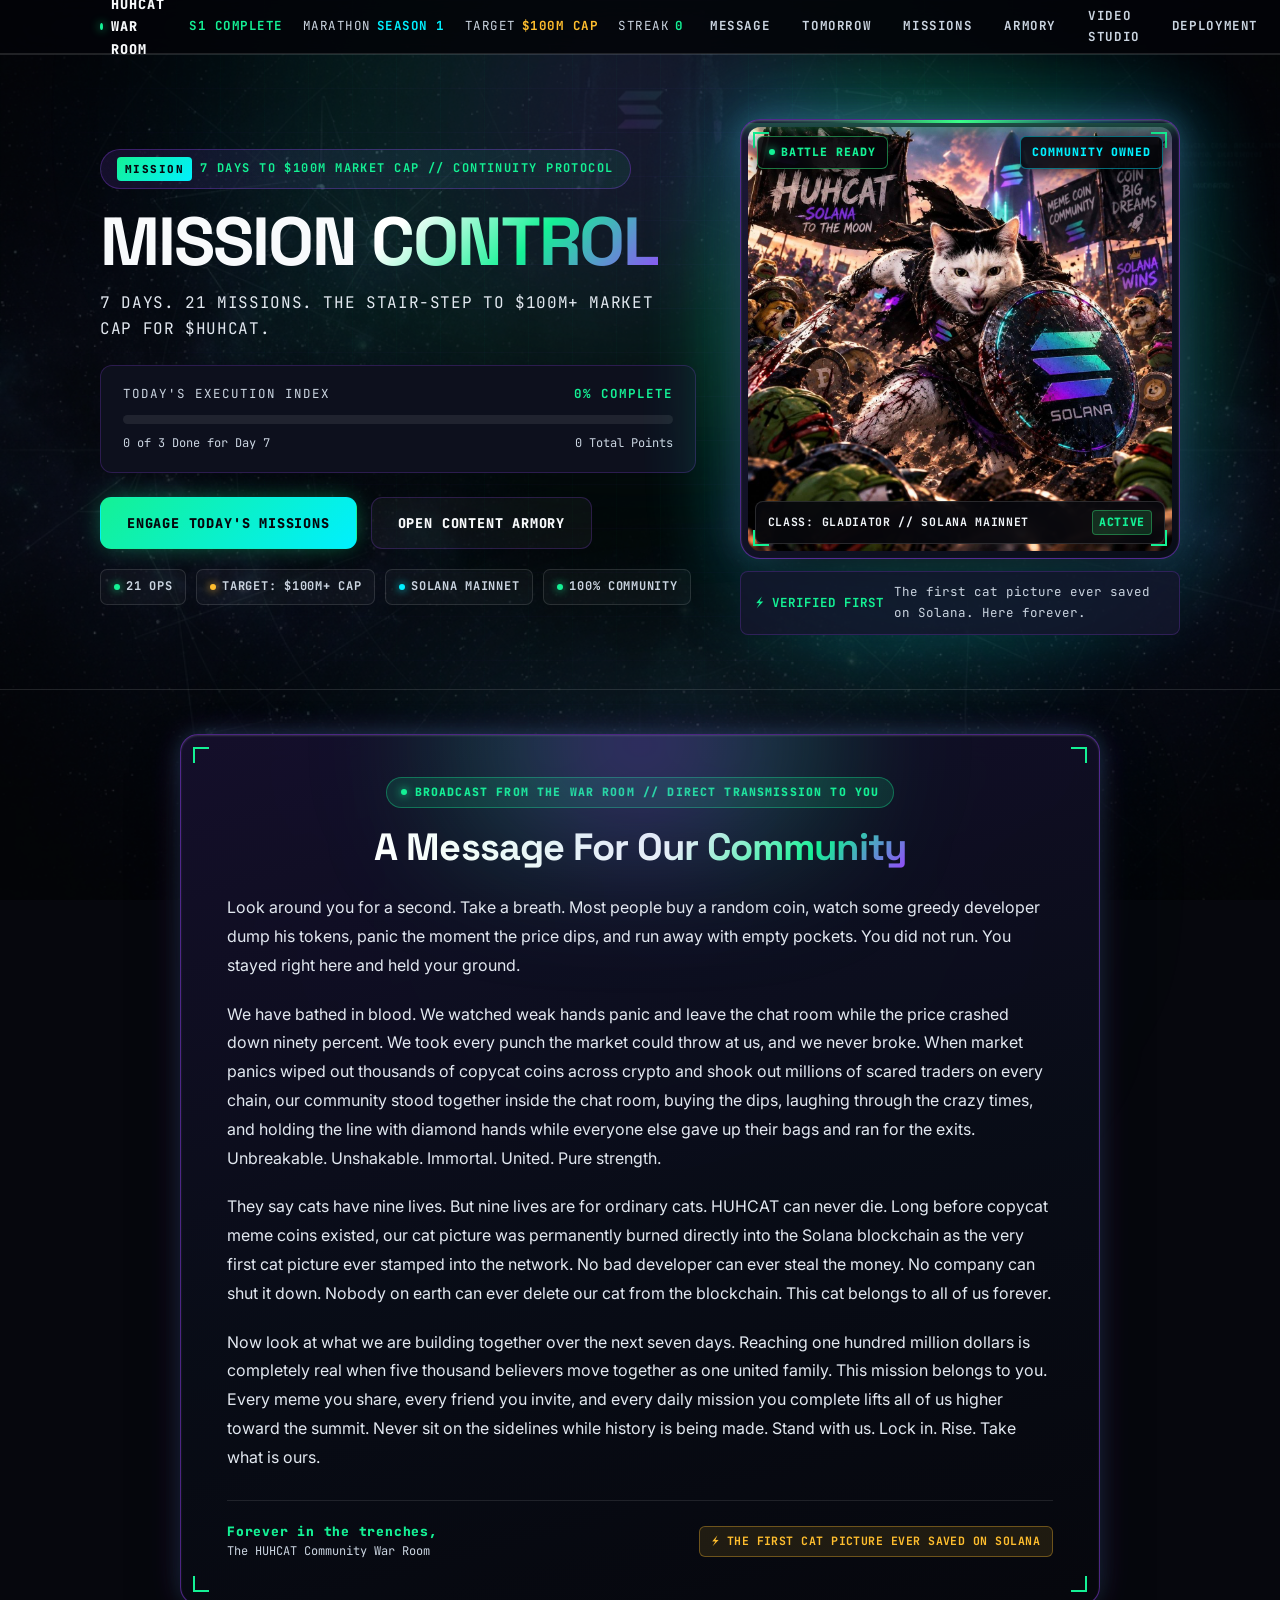
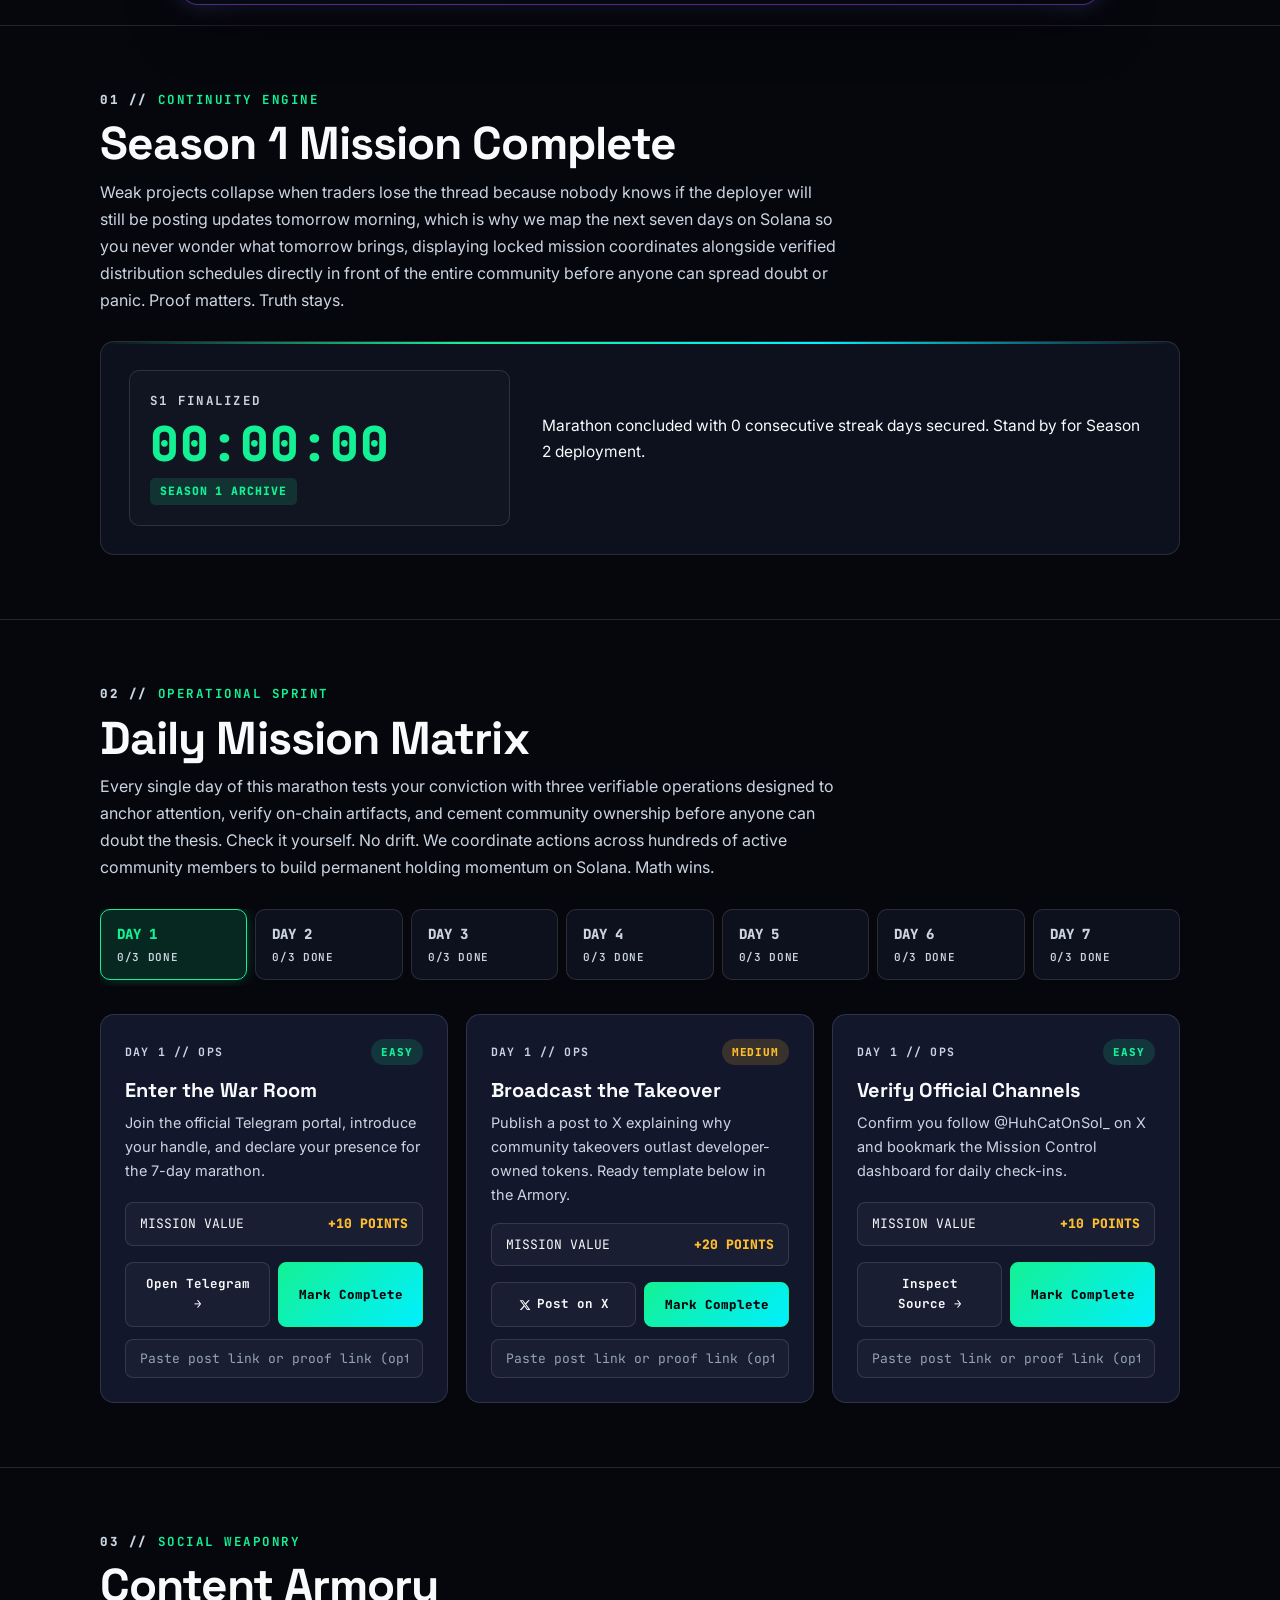
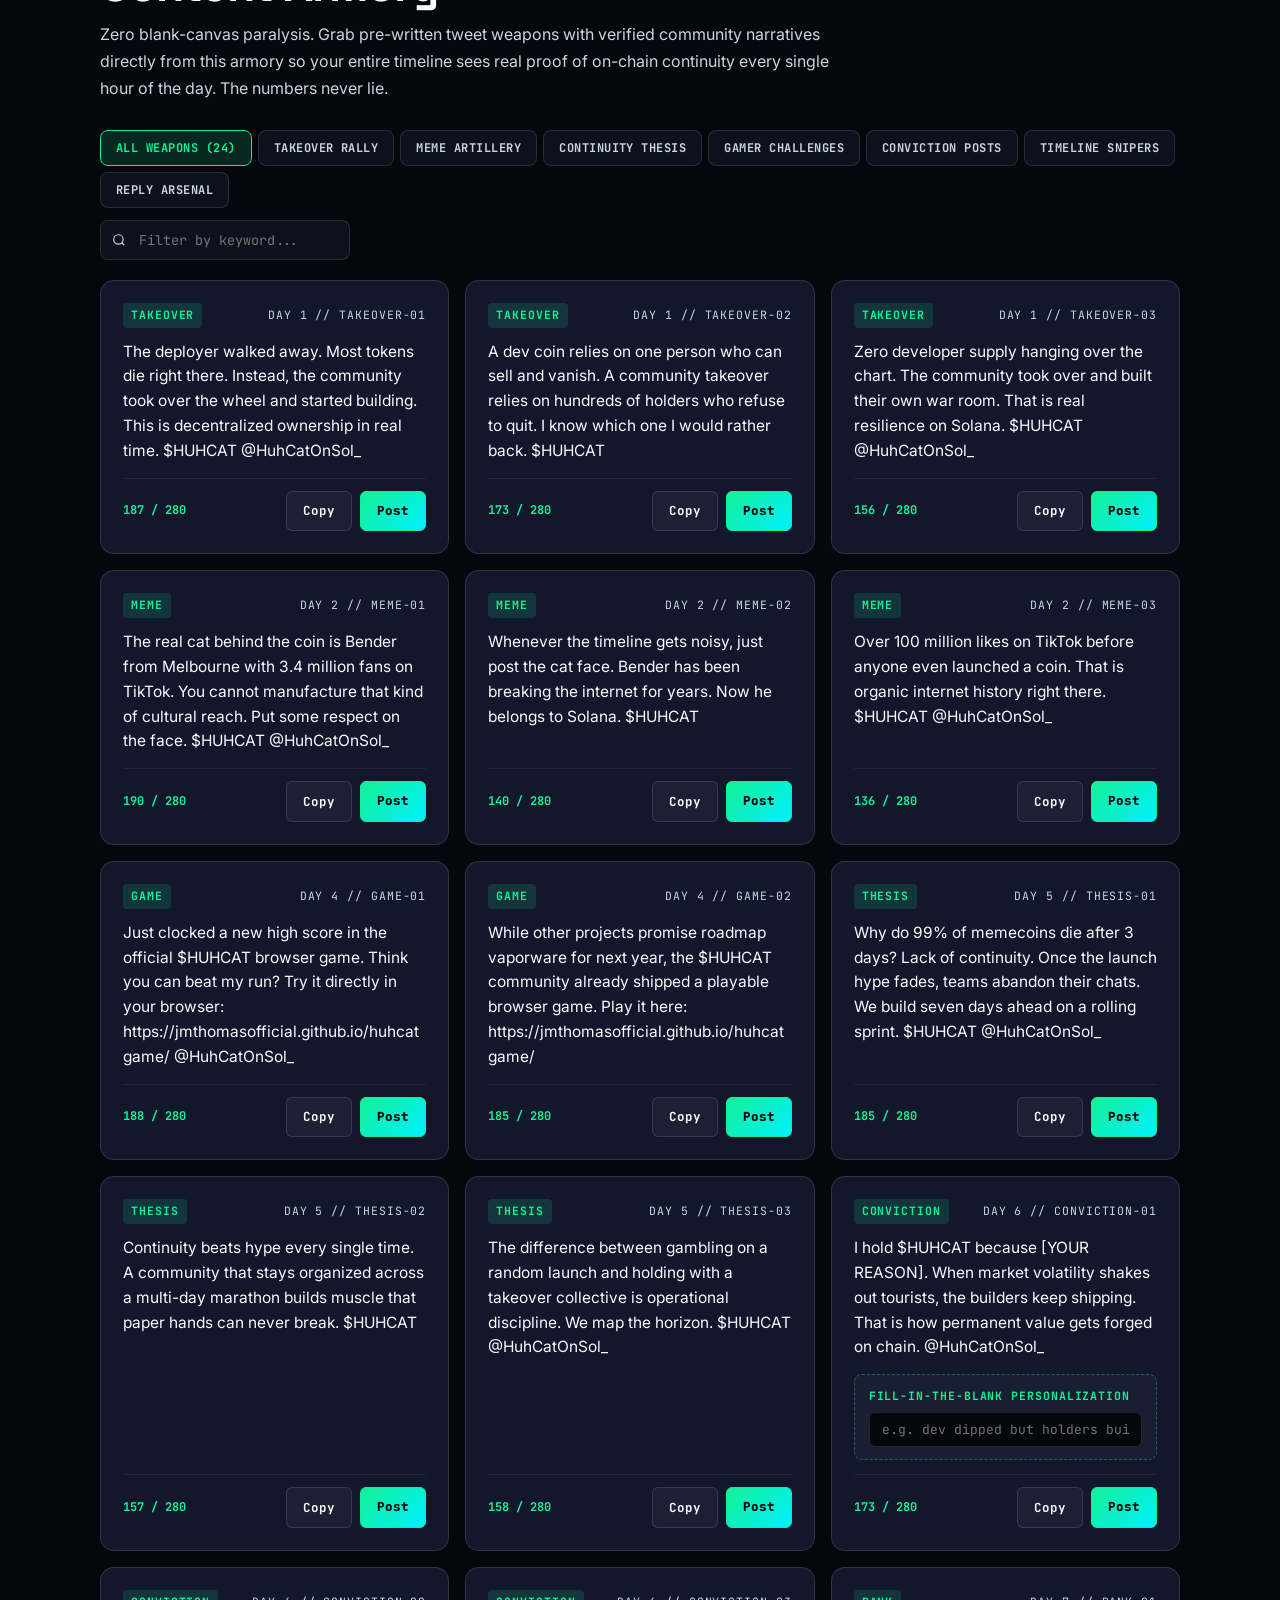
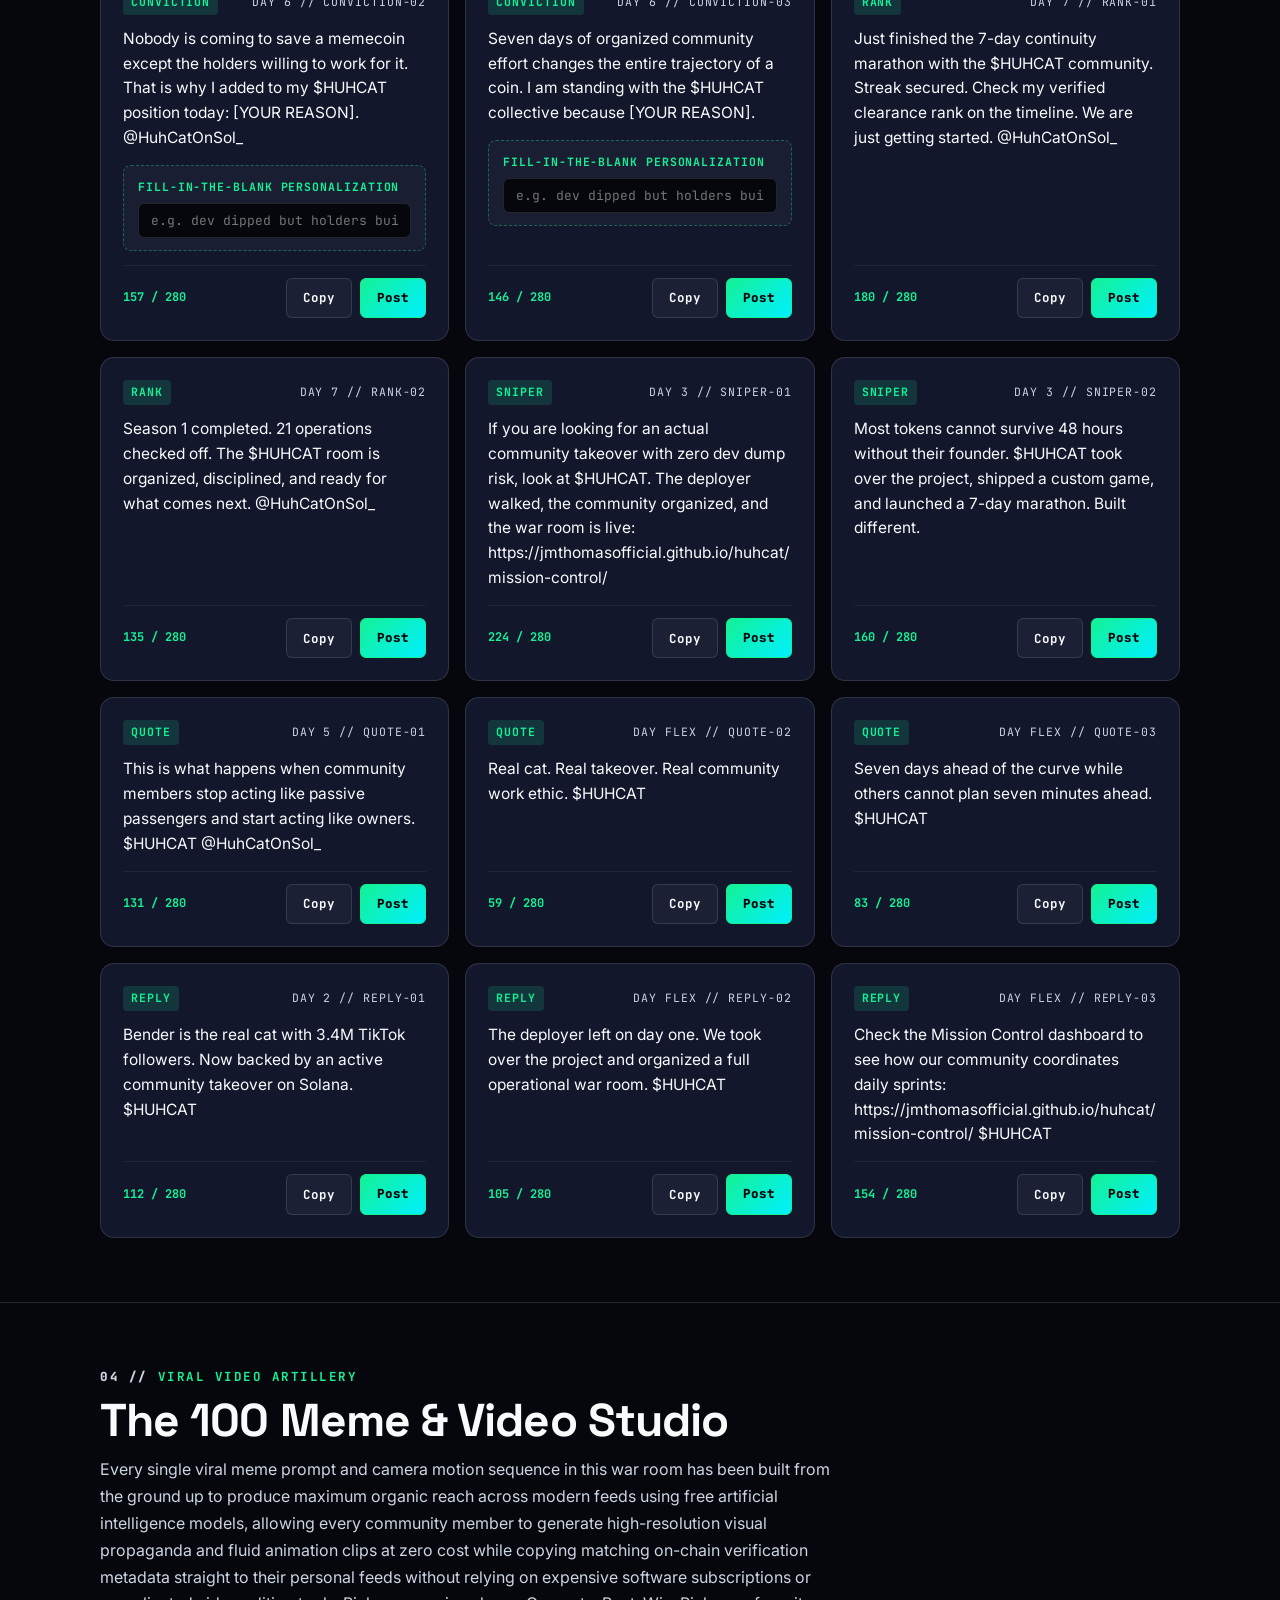
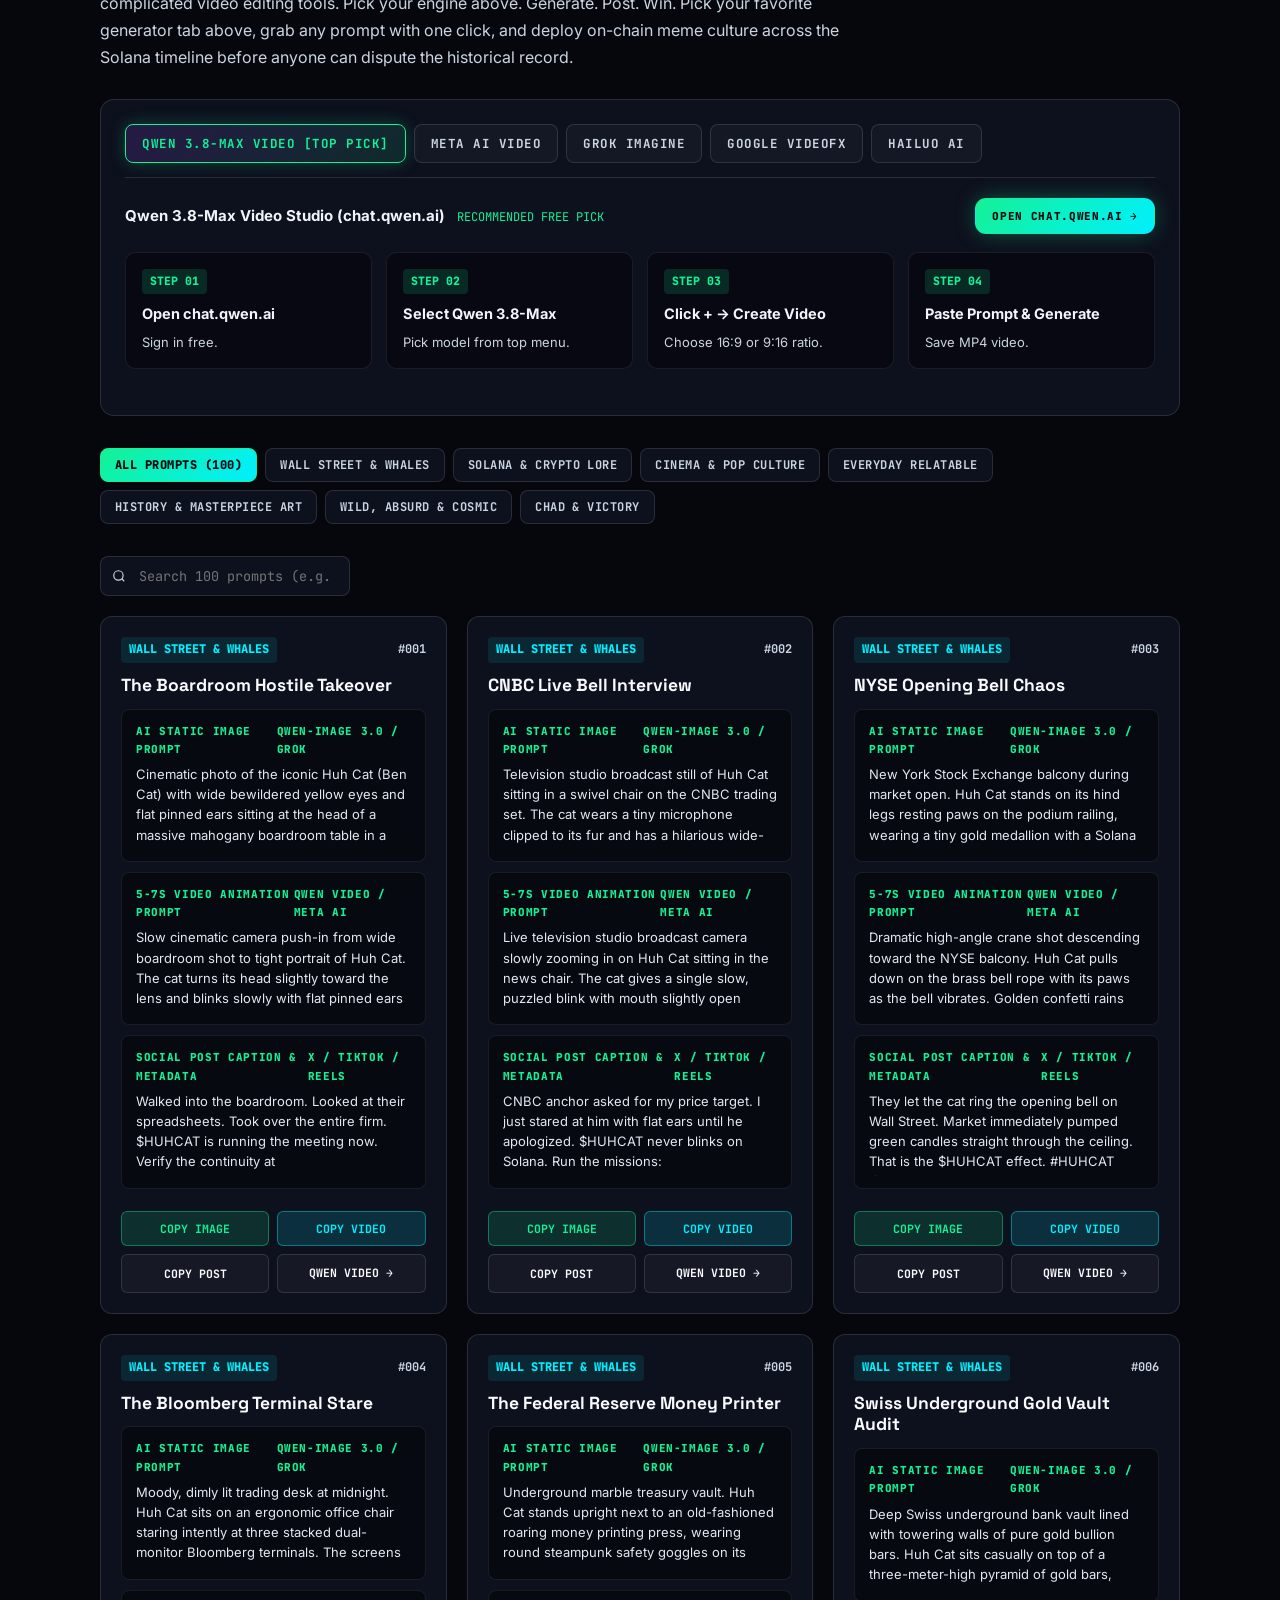
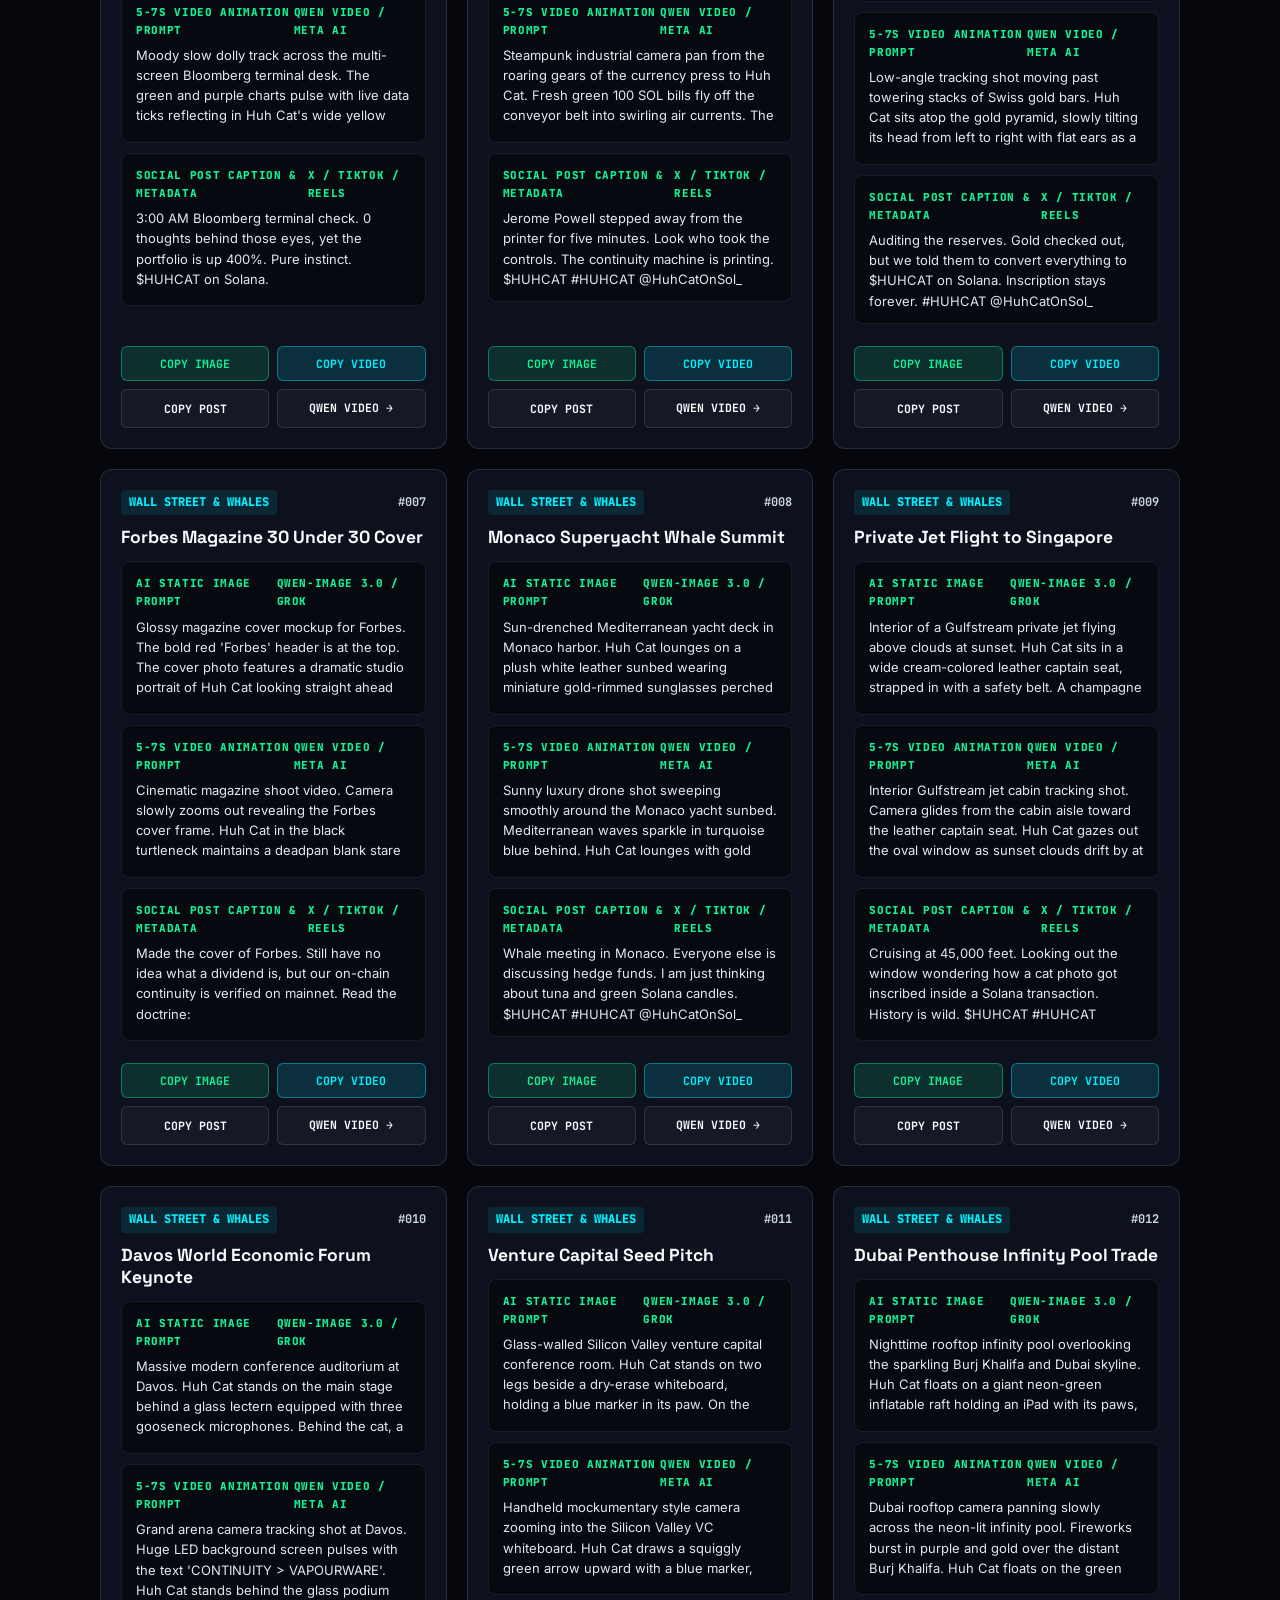
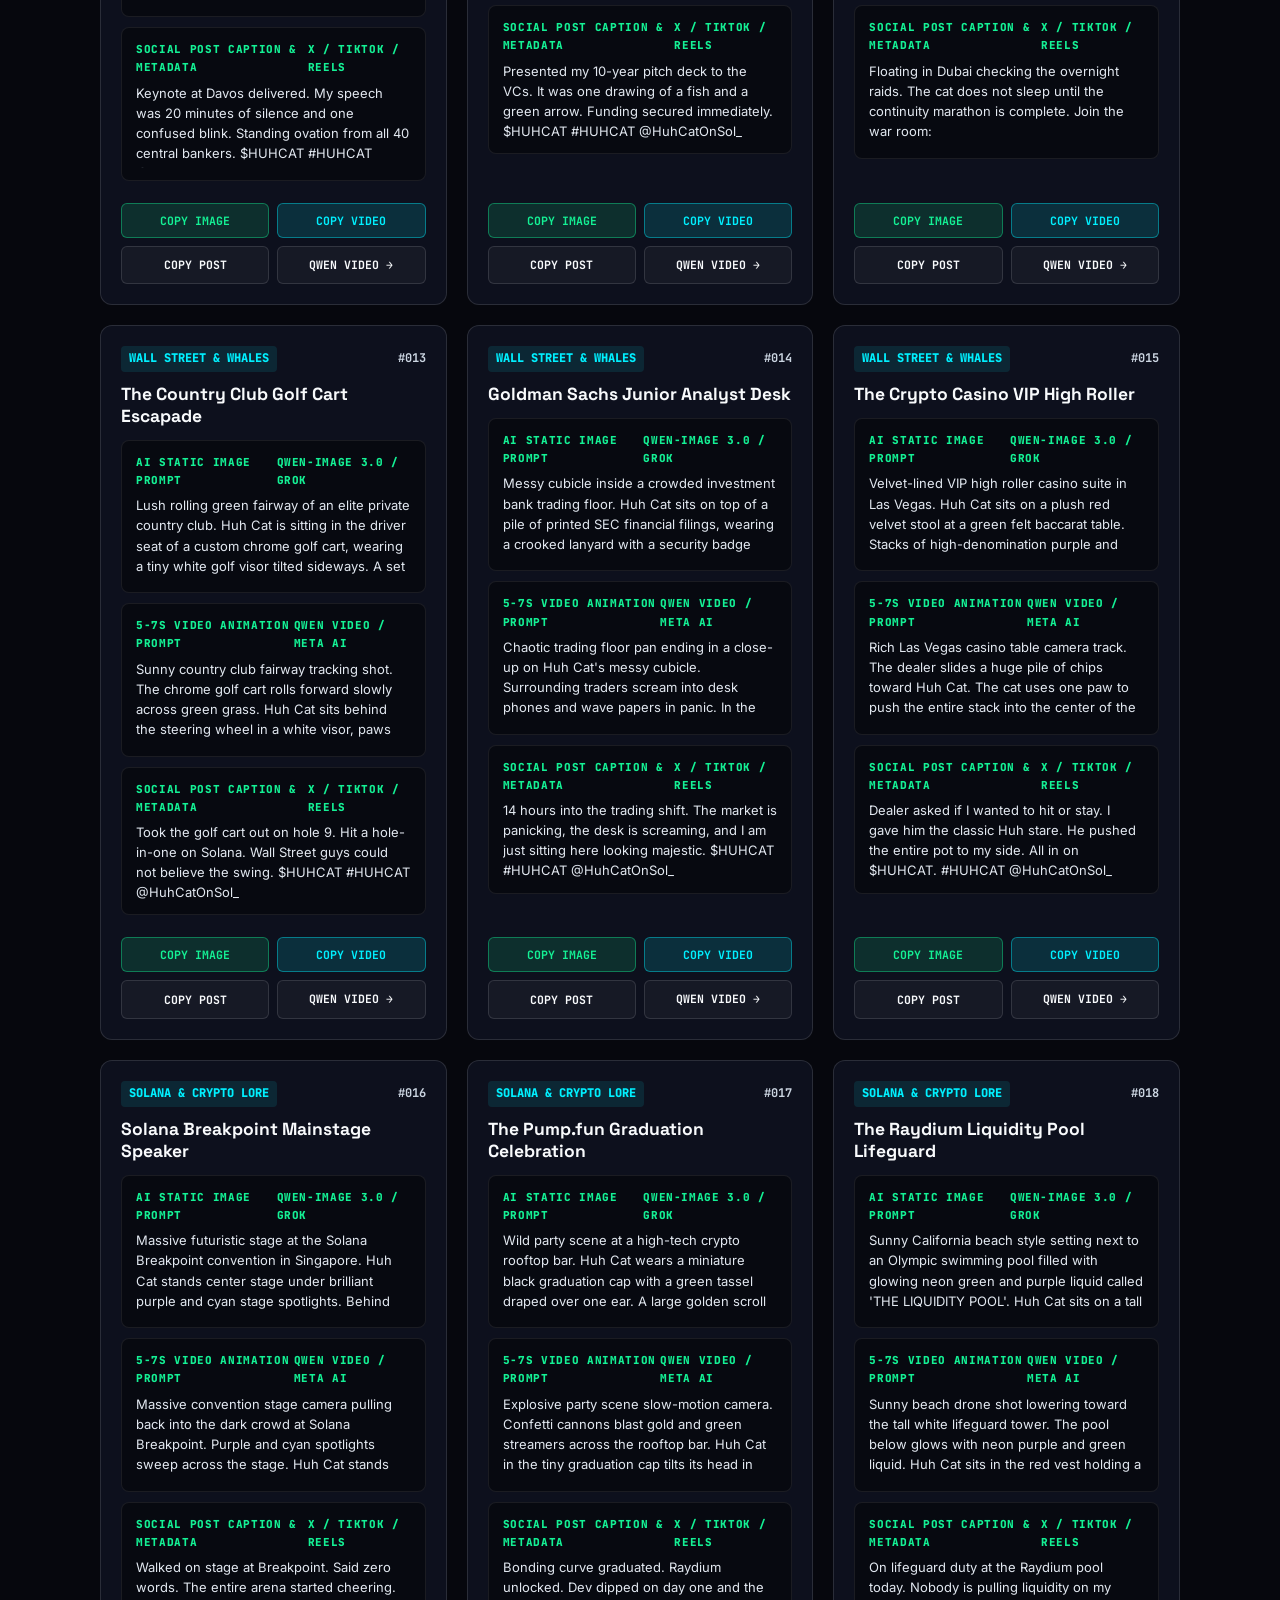
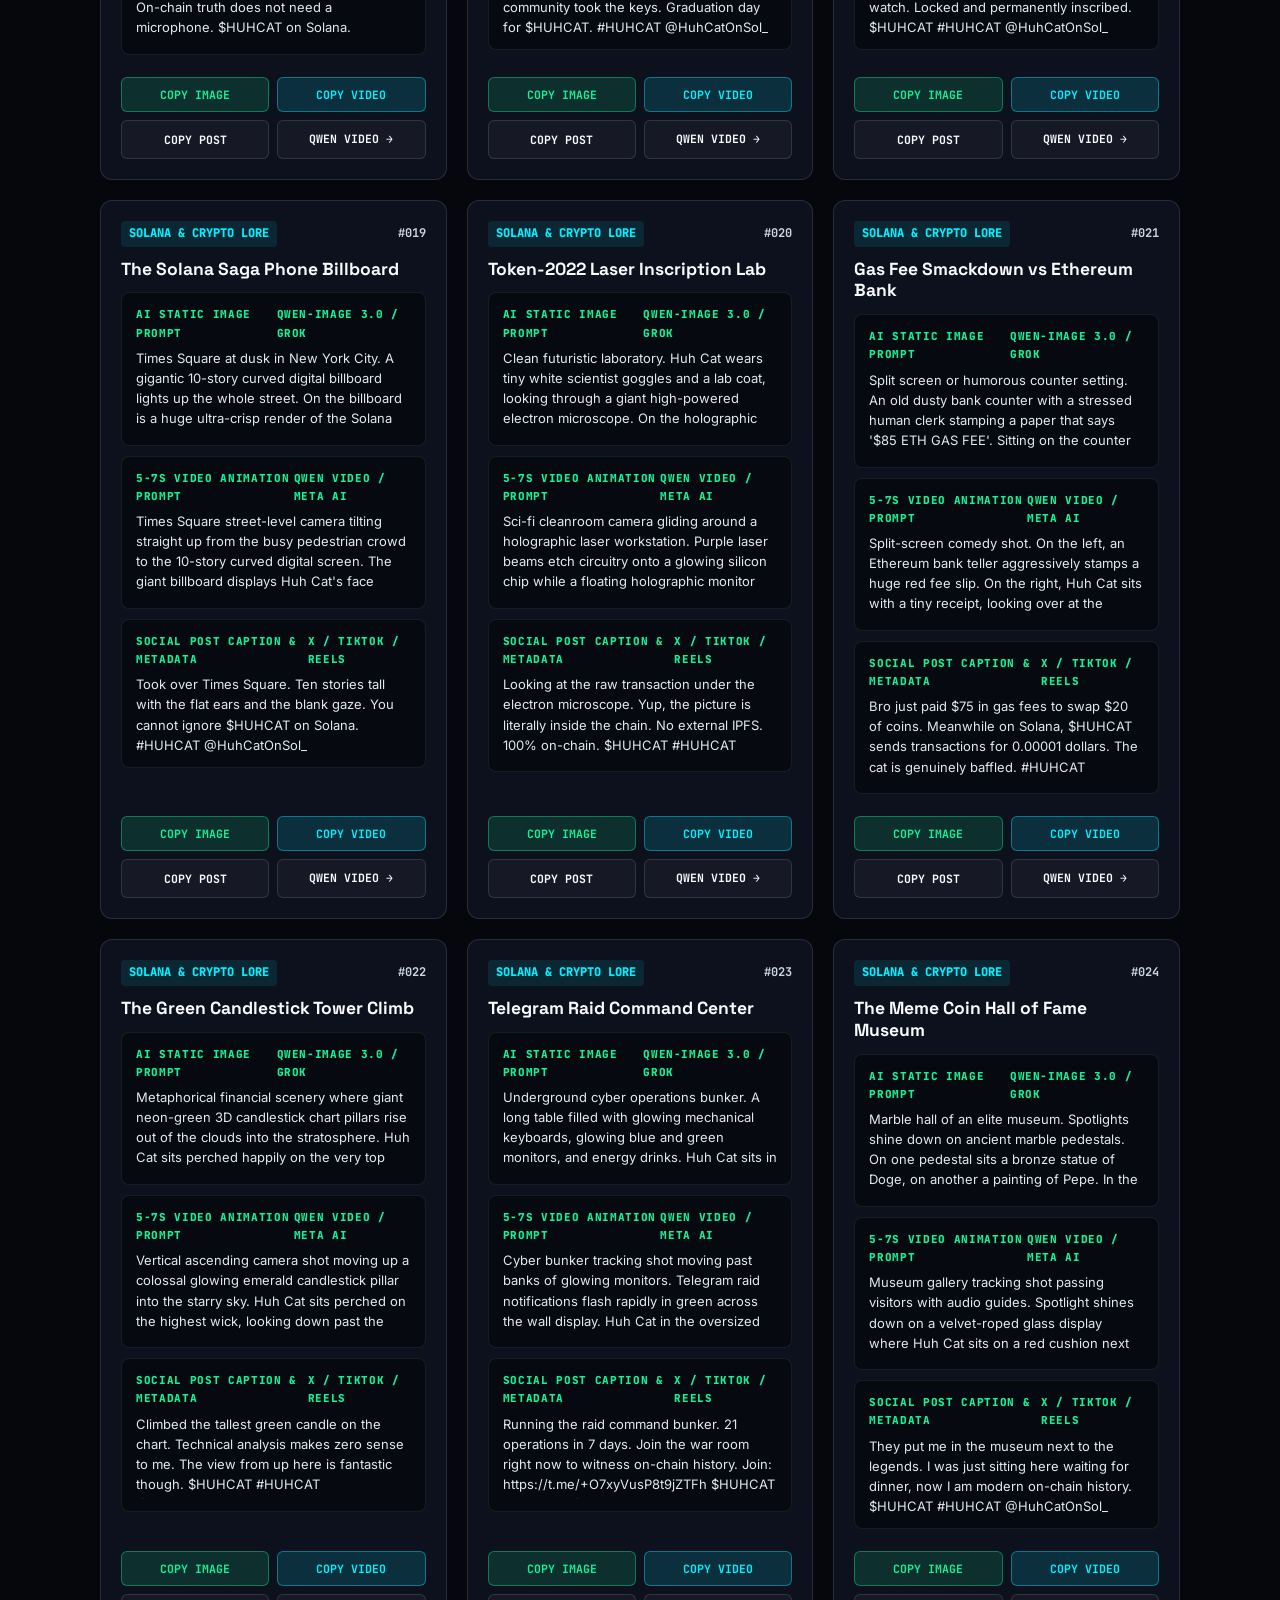
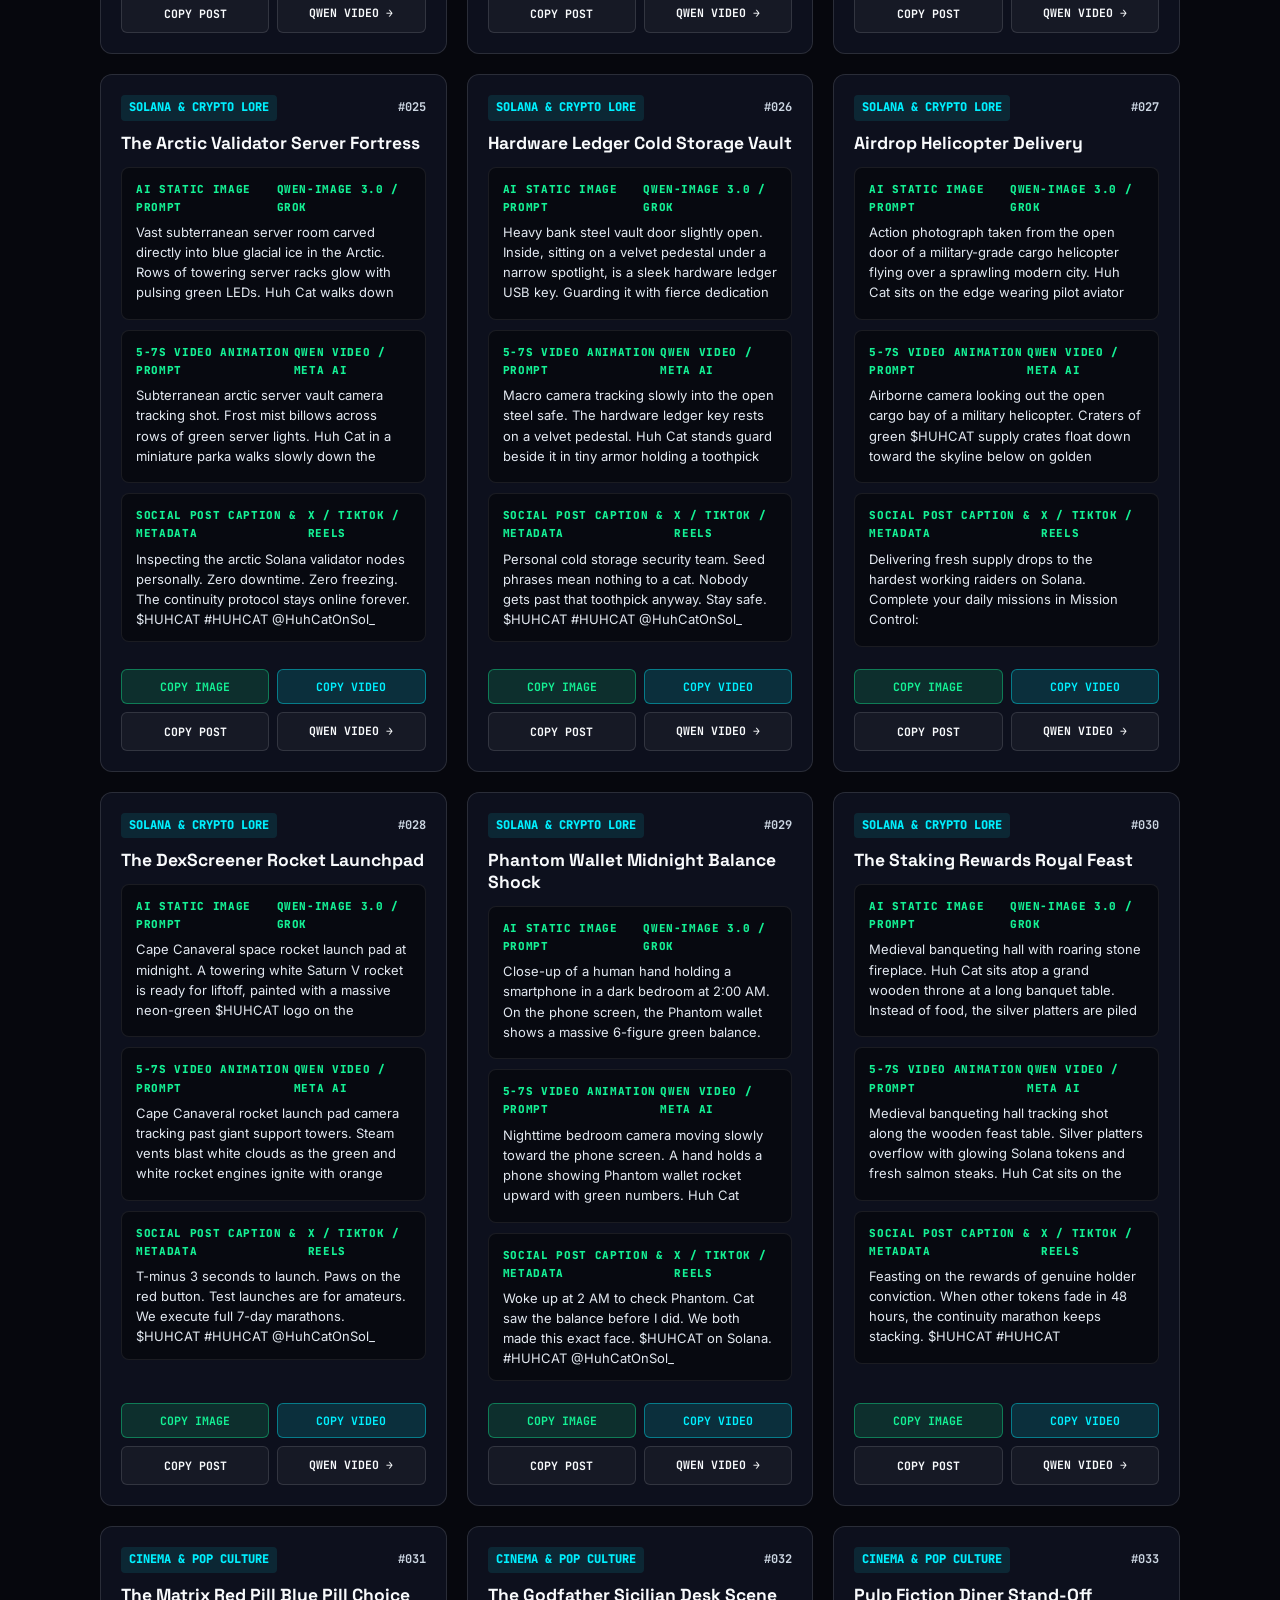
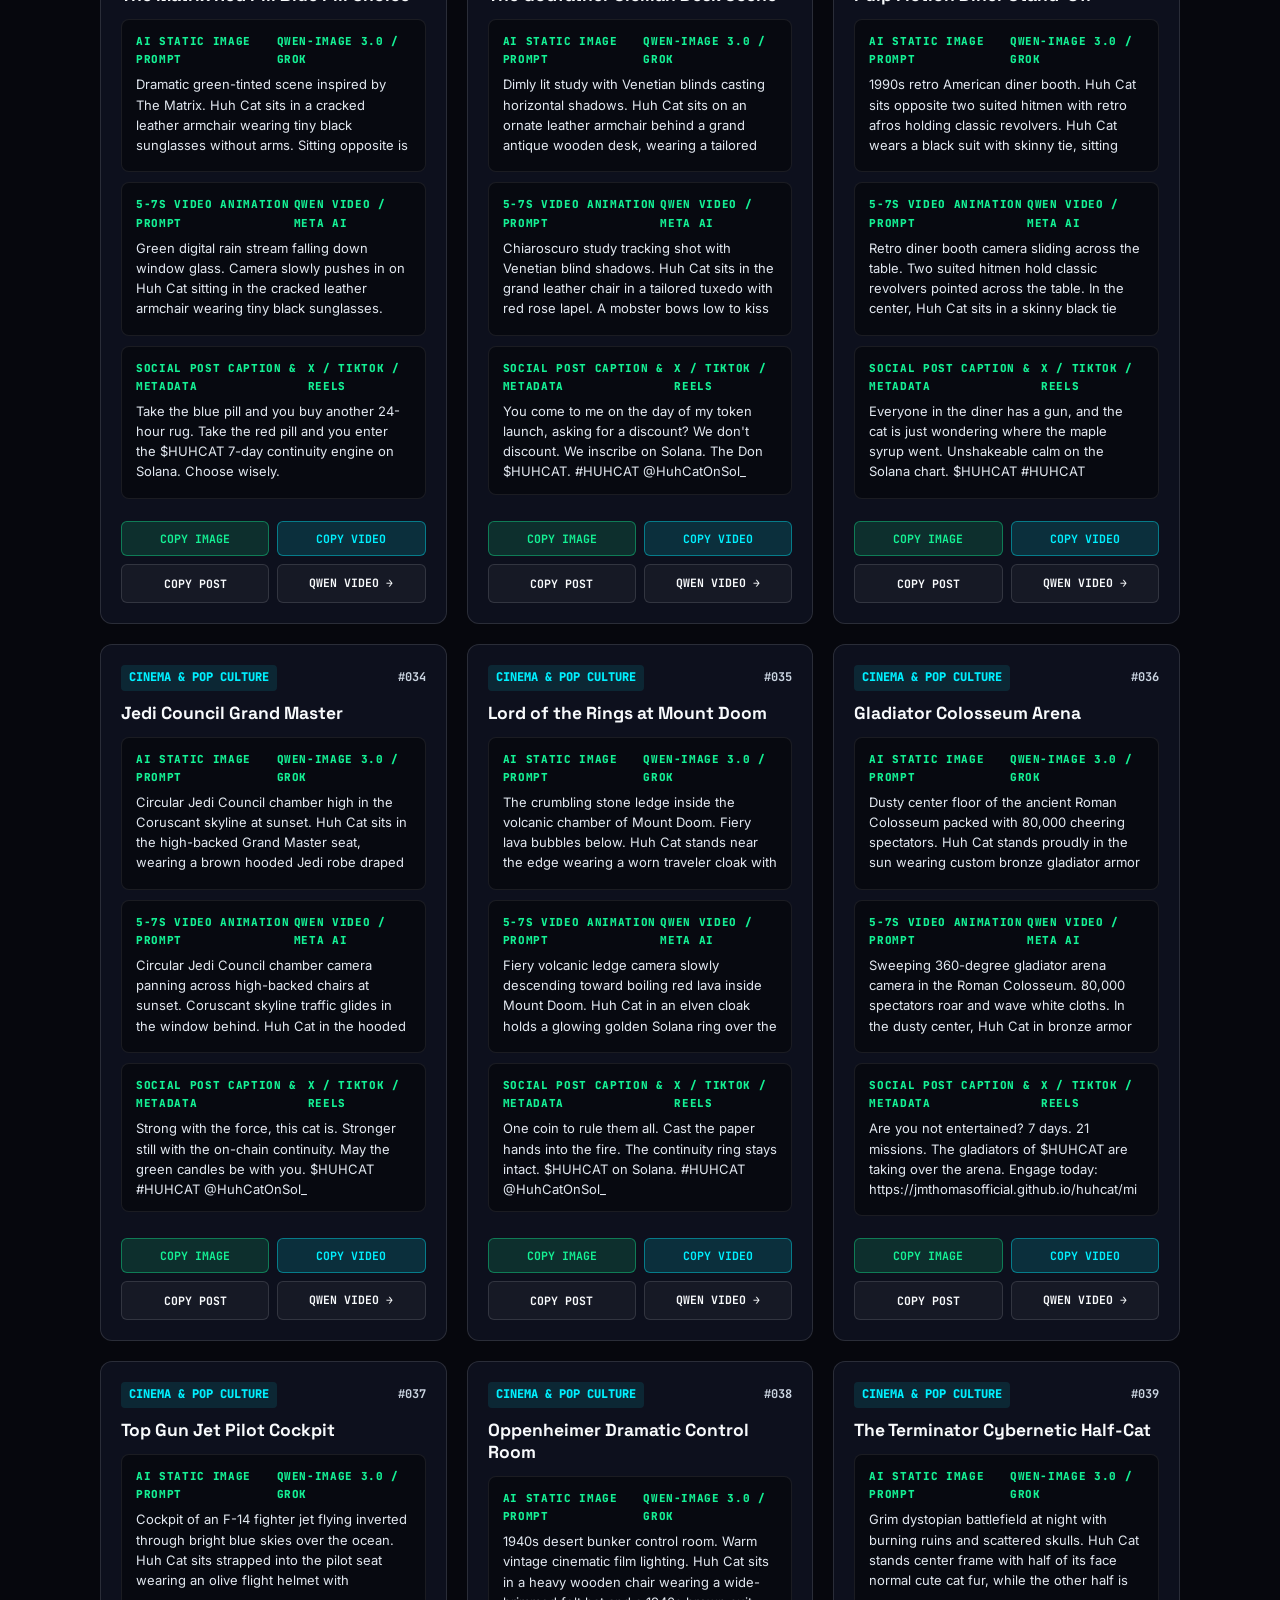
==== commit a942b87b: "fix(copy): remove tx hash and robot jargon, simplify all copy to 6th grade comprehension level" ====
--- a/mission-control/index.html
+++ b/mission-control/index.html
@@ -1302,7 +1302,7 @@
               <span class="pulse-indicator"></span> BATTLE READY
             </div>
             <div class="hero-chip chip-top-right">
-              TOKEN-2022
+              COMMUNITY OWNED
             </div>
 
             <!-- Animated Radar / Scanner Line -->
@@ -1321,7 +1321,7 @@
           <!-- Bottom Telemetry Caption Under Artwork -->
           <div class="hero-artwork-meta">
             <span class="meta-tag">⚡ VERIFIED FIRST</span>
-            <span class="meta-text">Inscribed inside Solana transaction history. Never going away.</span>
+            <span class="meta-text">The first cat picture ever saved on Solana. Here forever.</span>
           </div>
         </div>
       </div>
@@ -1349,16 +1349,16 @@
       </div>
 
       <p class="community-letter-body">
-        Look around you for a second. Take a breath. Most traders buy a random ticker on a decentralized exchange, watch a developer dump his personal stash, panic at the sight of red candles, and run away with empty pockets. You chose to stay right here and hold your ground.
+        Look around you for a second. Take a breath. Most people buy a random coin, watch some greedy developer dump his tokens, panic the moment the price dips, and run away with empty pockets. You did not run. You stayed right here and held your ground.
       </p>
       <p class="community-letter-body">
-        We have bathed in blood. We watched paper hands abandon the chat room while charts bled down ninety percent. We absorbed every punch the crypto market could throw at our community and we never bent. When market panics tore through decentralized liquidity pools and wiped out thousands of derivative tokens across crypto, our community stood firm inside the chat room, buying red dips, laughing through the chaos, and holding the line with diamond hands while lesser traders surrendered their bags to algorithms. Unbreakable. Unshakable. Pure conviction.
+        We have bathed in blood. We watched weak hands panic and leave the chat room while the price crashed down ninety percent. We took every punch the market could throw at us, and we never broke. When market panics wiped out thousands of copycat coins across crypto and shook out millions of scared traders on every chain, our community stood together inside the chat room, buying the dips, laughing through the crazy times, and holding the line with diamond hands while everyone else gave up their bags and ran for the exits. Unbreakable. Unshakable. Immortal. United. Pure strength.
       </p>
       <p class="community-letter-body">
-        Old folklore claims that a cat has nine lives. Nine lives are for mortal animals. HUHCAT is immortal. Long before pump portals existed, this cat was permanently inscribed into the genesis architecture of the Solana blockchain as the first feline inscription in network history. The genesis transaction is sealed on the base ledger, meaning zero developers possess the ability to pull liquidity, zero centralized authorities can delete the block, and the bytes remain locked inside Solana history until the network shuts off. Permanent digital heritage.
+        They say cats have nine lives. But nine lives are for ordinary cats. HUHCAT can never die. Long before copycat meme coins existed, our cat picture was permanently burned directly into the Solana blockchain as the very first cat picture ever stamped into the network. No bad developer can ever steal the money. No company can shut it down. Nobody on earth can ever delete our cat from the blockchain. This cat belongs to all of us forever.
       </p>
       <p class="community-letter-body">
-        Now look ahead at what we are building together across the next seven days. One hundred million dollars in market value is an achievable target when five thousand holders move together as one disciplined army. This marathon belongs to you. Every meme you deploy, every raid you lead, and every single point you log pushes our collective rank higher toward the summit. Never sit on the sidelines while internet history gets written. Stand with us. Lock your focus. Take what is yours.
+        Now look at what we are building together over the next seven days. Reaching one hundred million dollars is completely real when five thousand believers move together as one united family. This mission belongs to you. Every meme you share, every friend you invite, and every daily mission you complete lifts all of us higher toward the summit. Never sit on the sidelines while history is being made. Stand with us. Lock in. Rise. Take what is ours.
       </p>
 
       <div class="community-letter-sign">
@@ -1367,7 +1367,7 @@
           <div class="community-letter-sign-sub">The HUHCAT Community War Room</div>
         </div>
         <div class="community-letter-seal">
-          <span>⚡ VERIFIED FIRST CAT INSCRIBED ON SOLANA</span>
+          <span>⚡ THE FIRST CAT PICTURE EVER SAVED ON SOLANA</span>
         </div>
       </div>
     </div>
@@ -1394,7 +1394,7 @@
         </div>
         <div>
           <p class="tmr-brief" id="tmr-brief">
-            Reading next sprint coordinates from program memory.
+            Getting the next daily missions ready for launch.
           </p>
           <div class="tmr-cards" id="tmr-cards"></div>
         </div>
@@ -1775,7 +1775,7 @@
       <div class="section-meta"><span class="num">06 //</span> PROOF OF CONVICTION</div>
       <h2 class="section-title">Rank Card Generator</h2>
       <p class="section-desc">
-        Your cryptographic identity card. Built straight inside your browser to record your active run and points tally. When you complete seven consecutive days of verified tasks across this marathon, your card reflects your status as an Alpha Cat with verified proof of conviction that demonstrates you were here building the foundation while short-term speculators were getting washed out across the timeline. Save the image to your phone and drop it in the thread.
+        Your official community member card. Built straight inside your browser to record your active run and points tally. When you complete seven consecutive days of verified tasks across this marathon, your card reflects your status as an Alpha Cat with verified proof of conviction that demonstrates you were here building the foundation while short-term speculators were getting washed out across the timeline. Save the image to your phone and drop it in the thread.
       </p>
     </div>
 
@@ -2647,7 +2647,7 @@
           </div>
 
           <div class="mc-proof-box">
-            <input class="mc-proof-input" placeholder="Paste proof URL or tx hash (optional)" value="${escapeAttr(proof)}" data-proof-id="${m.id}">
+            <input class="mc-proof-input" placeholder="Paste post link or proof link (optional)" value="${escapeAttr(proof)}" data-proof-id="${m.id}">
           </div>
         </div>
       </div>
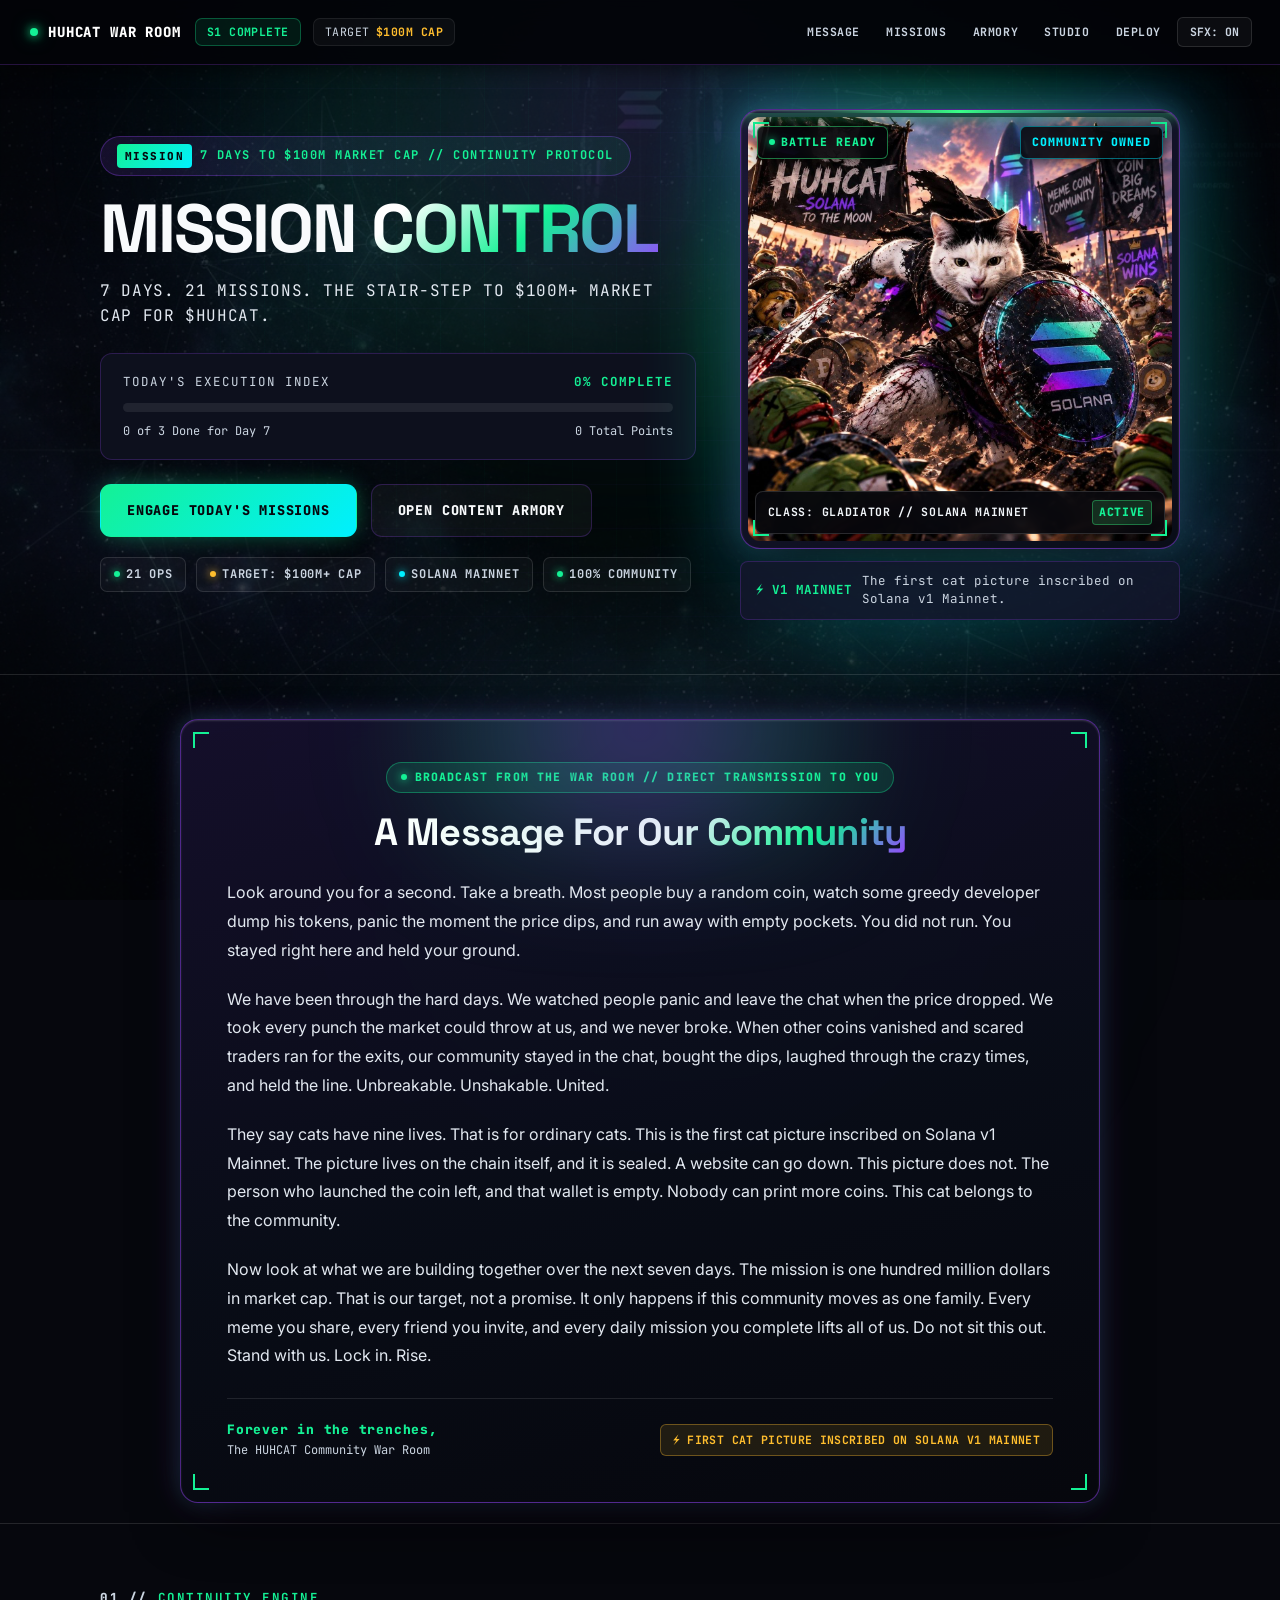
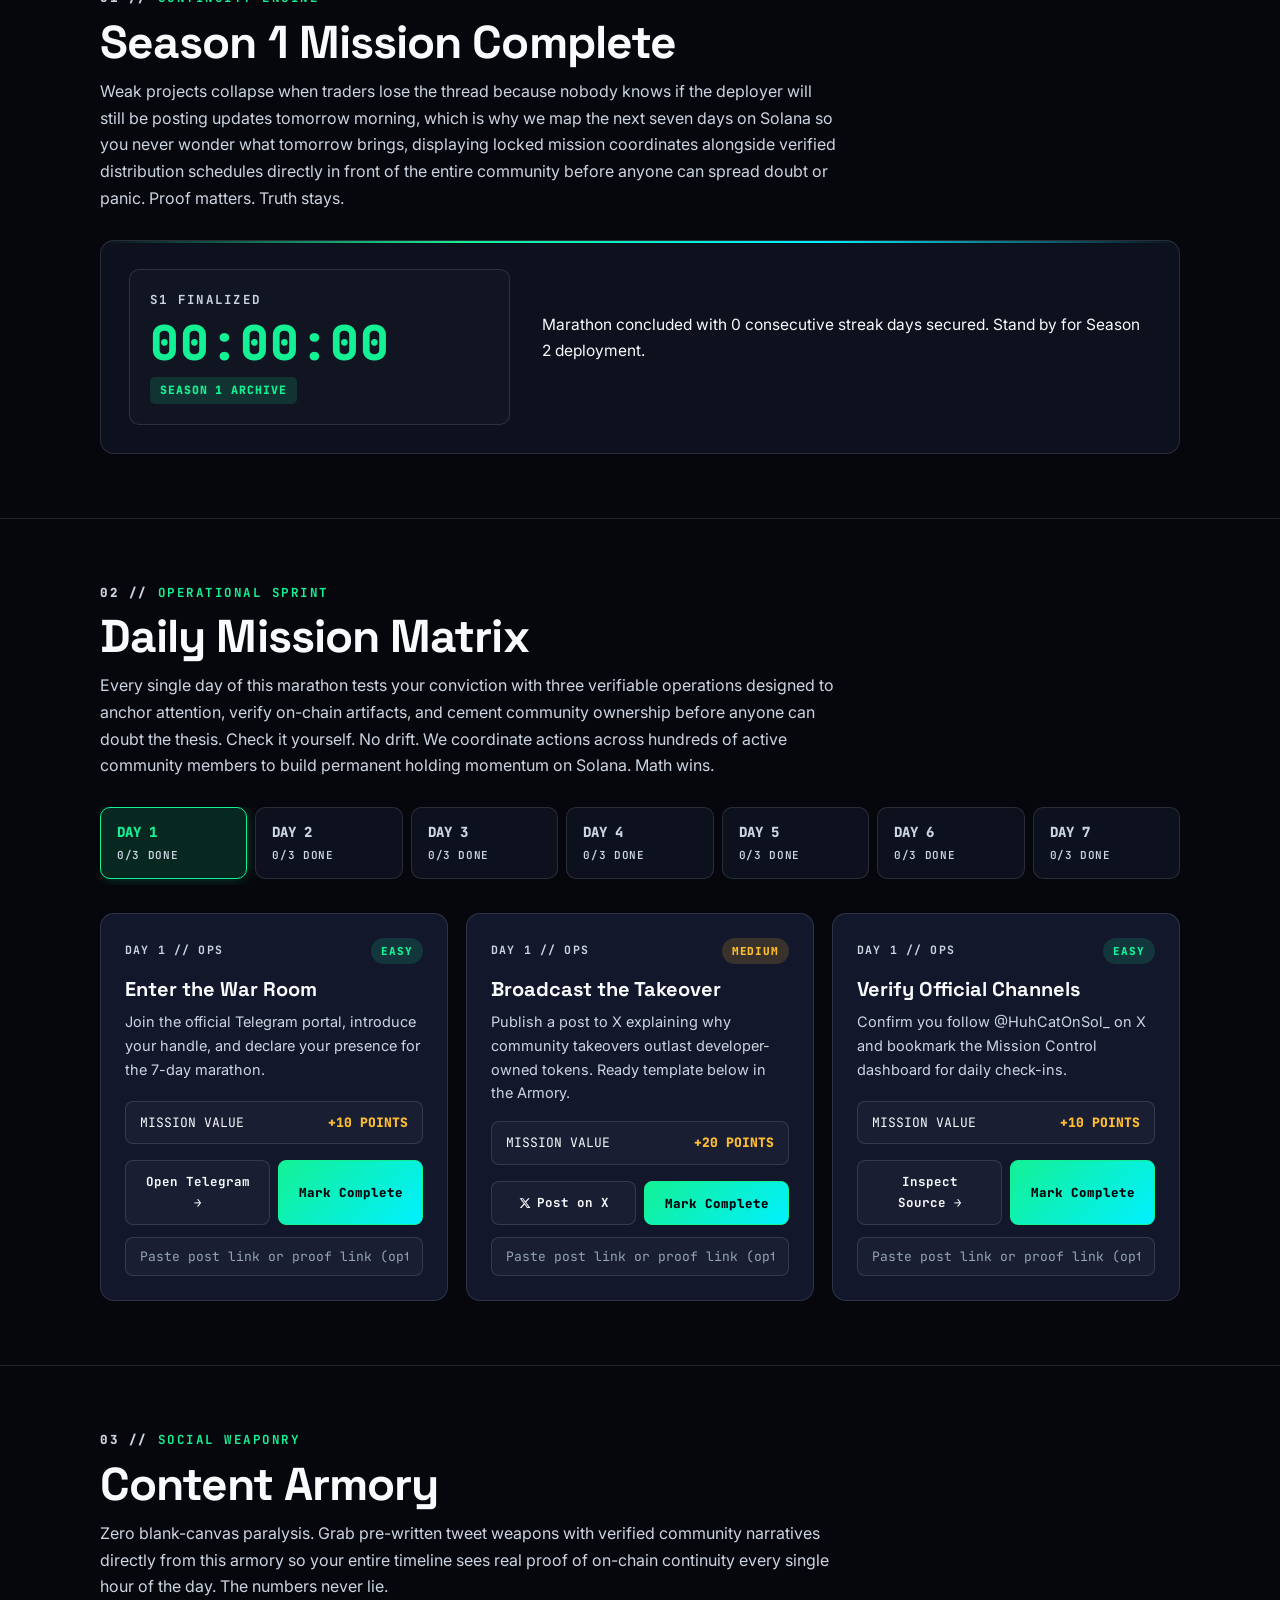
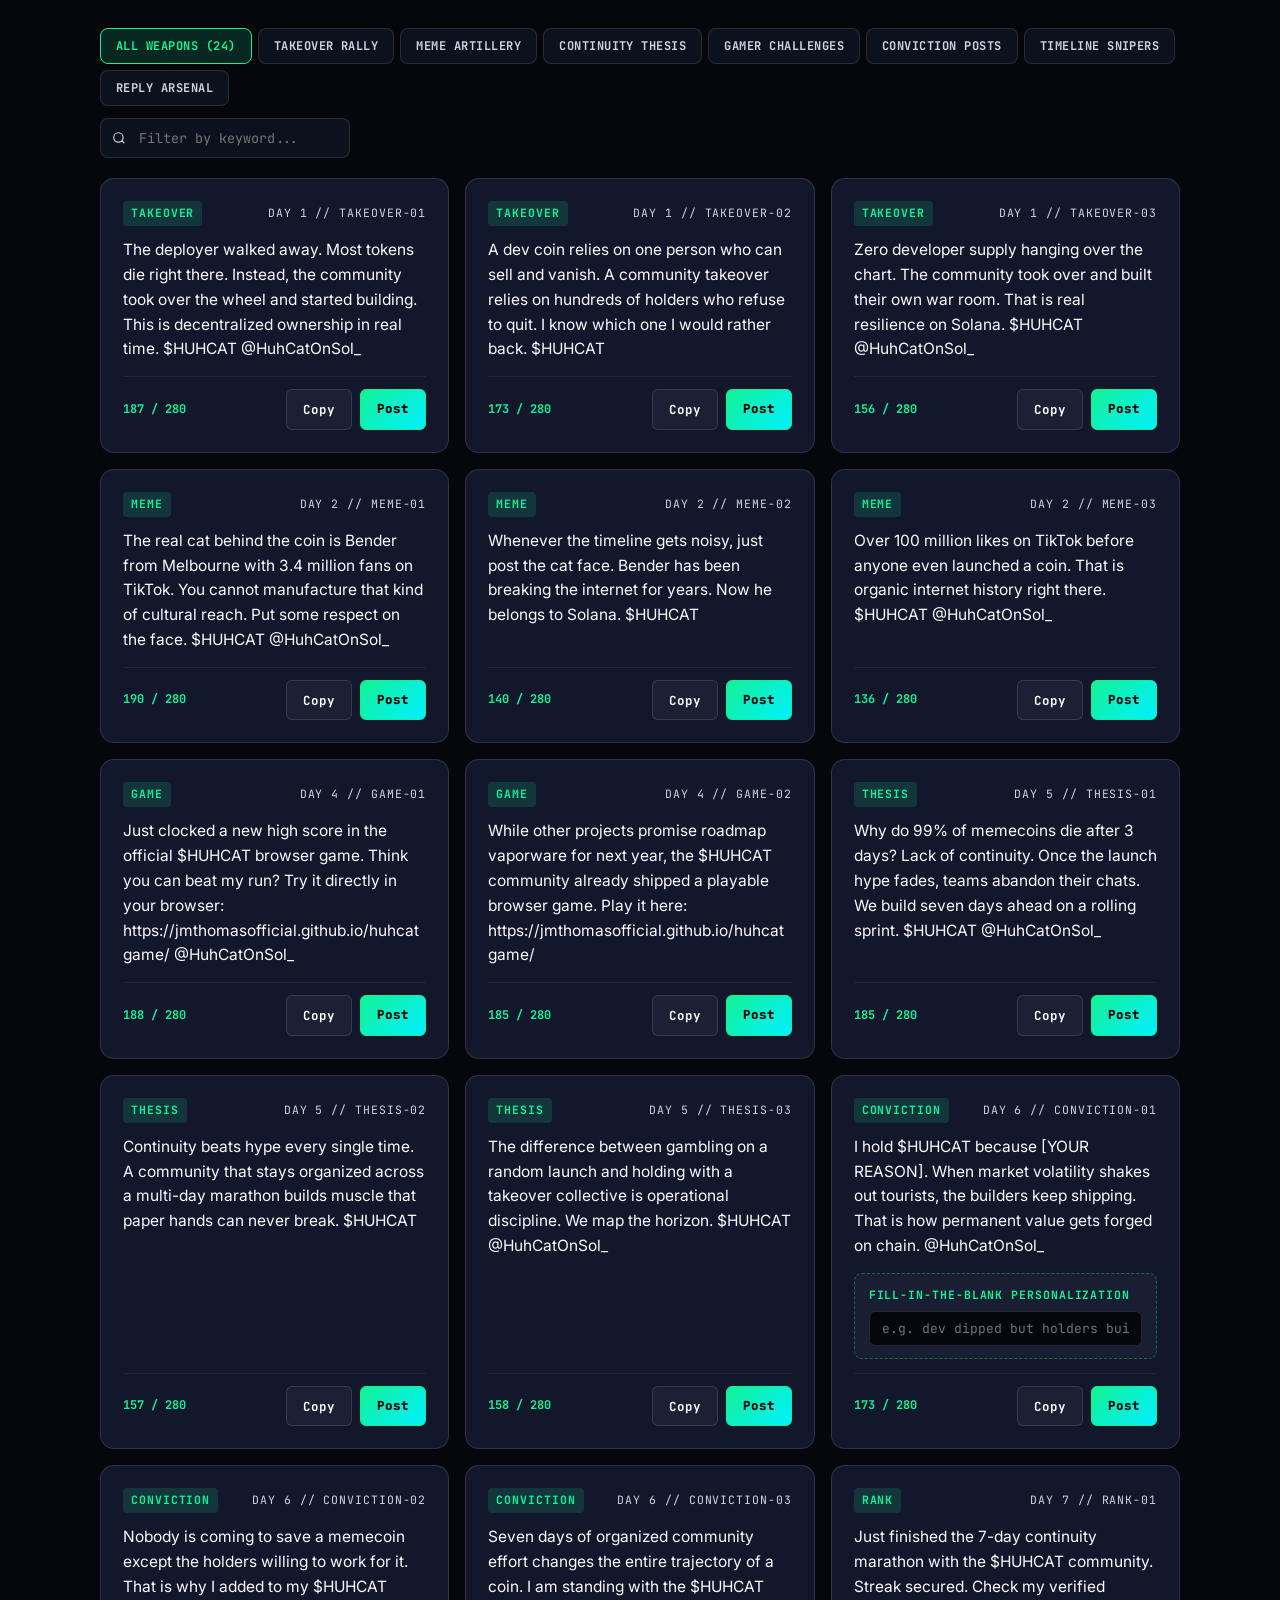
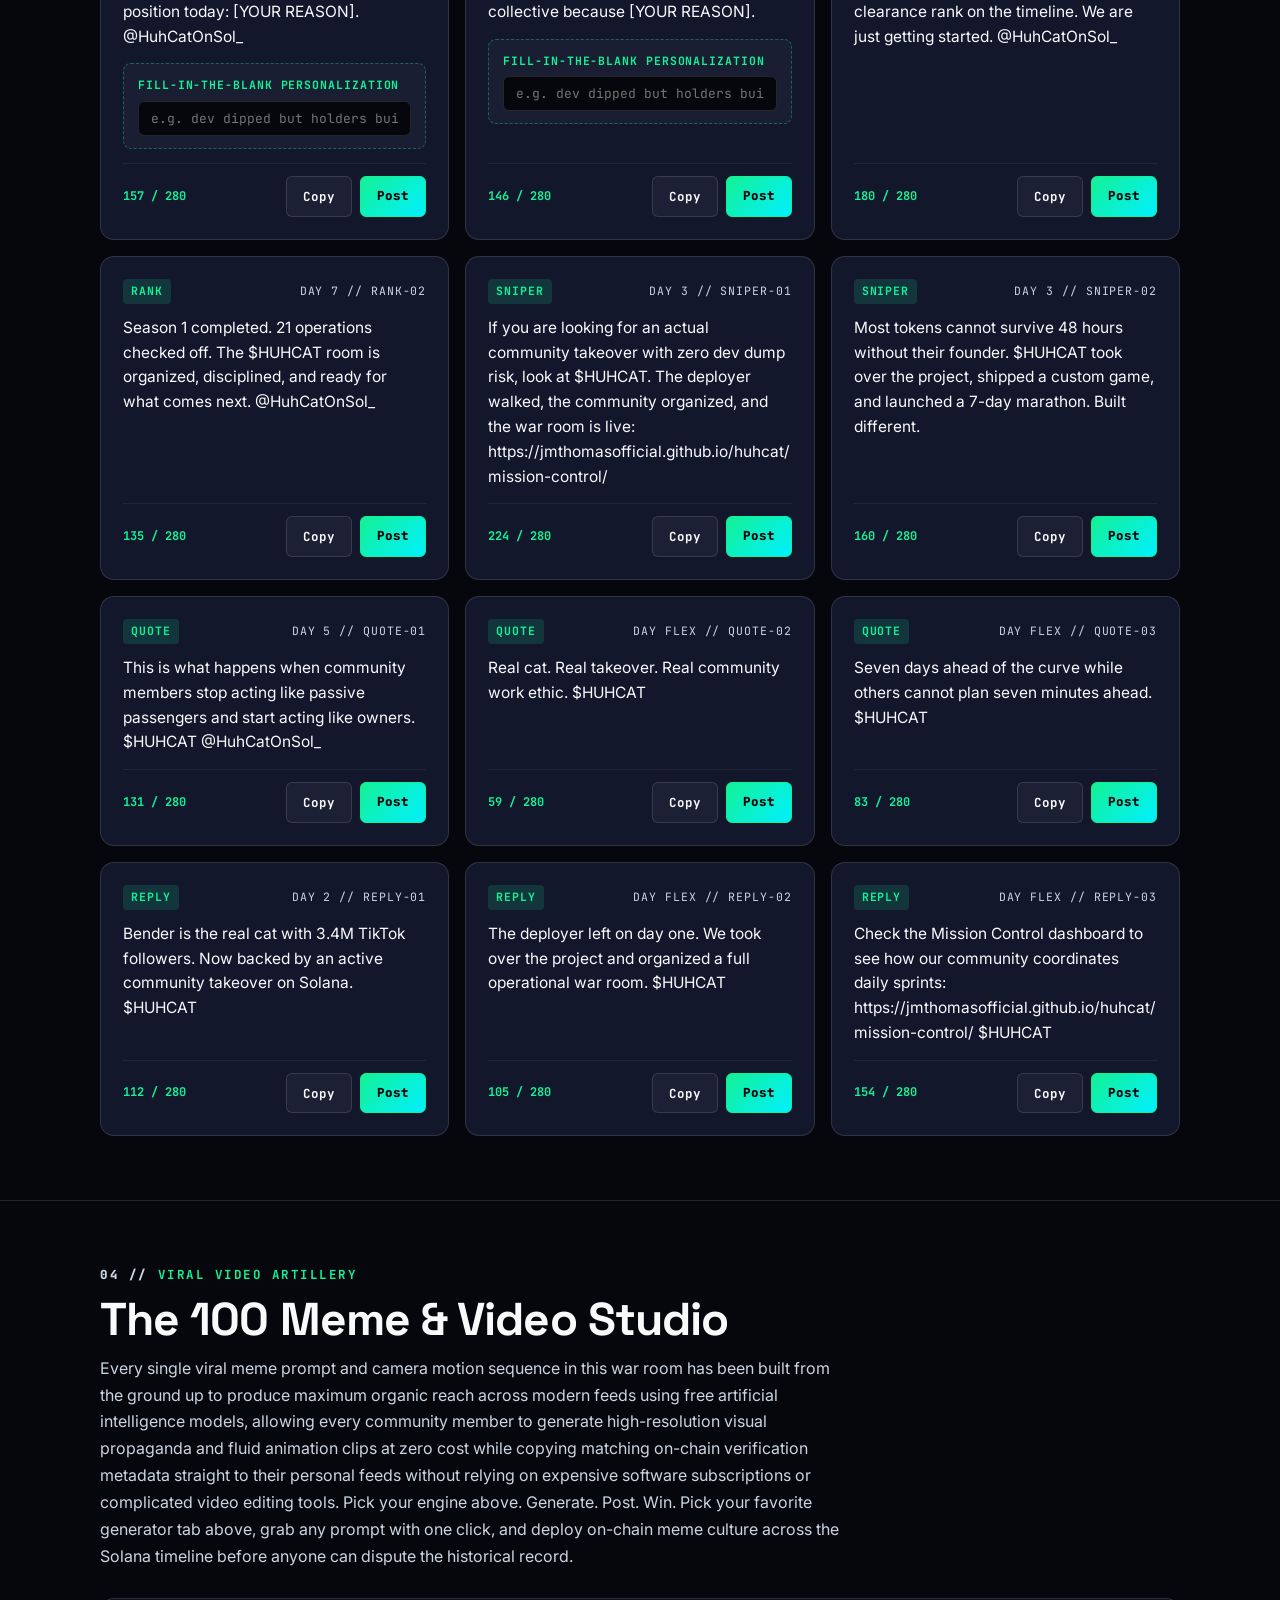
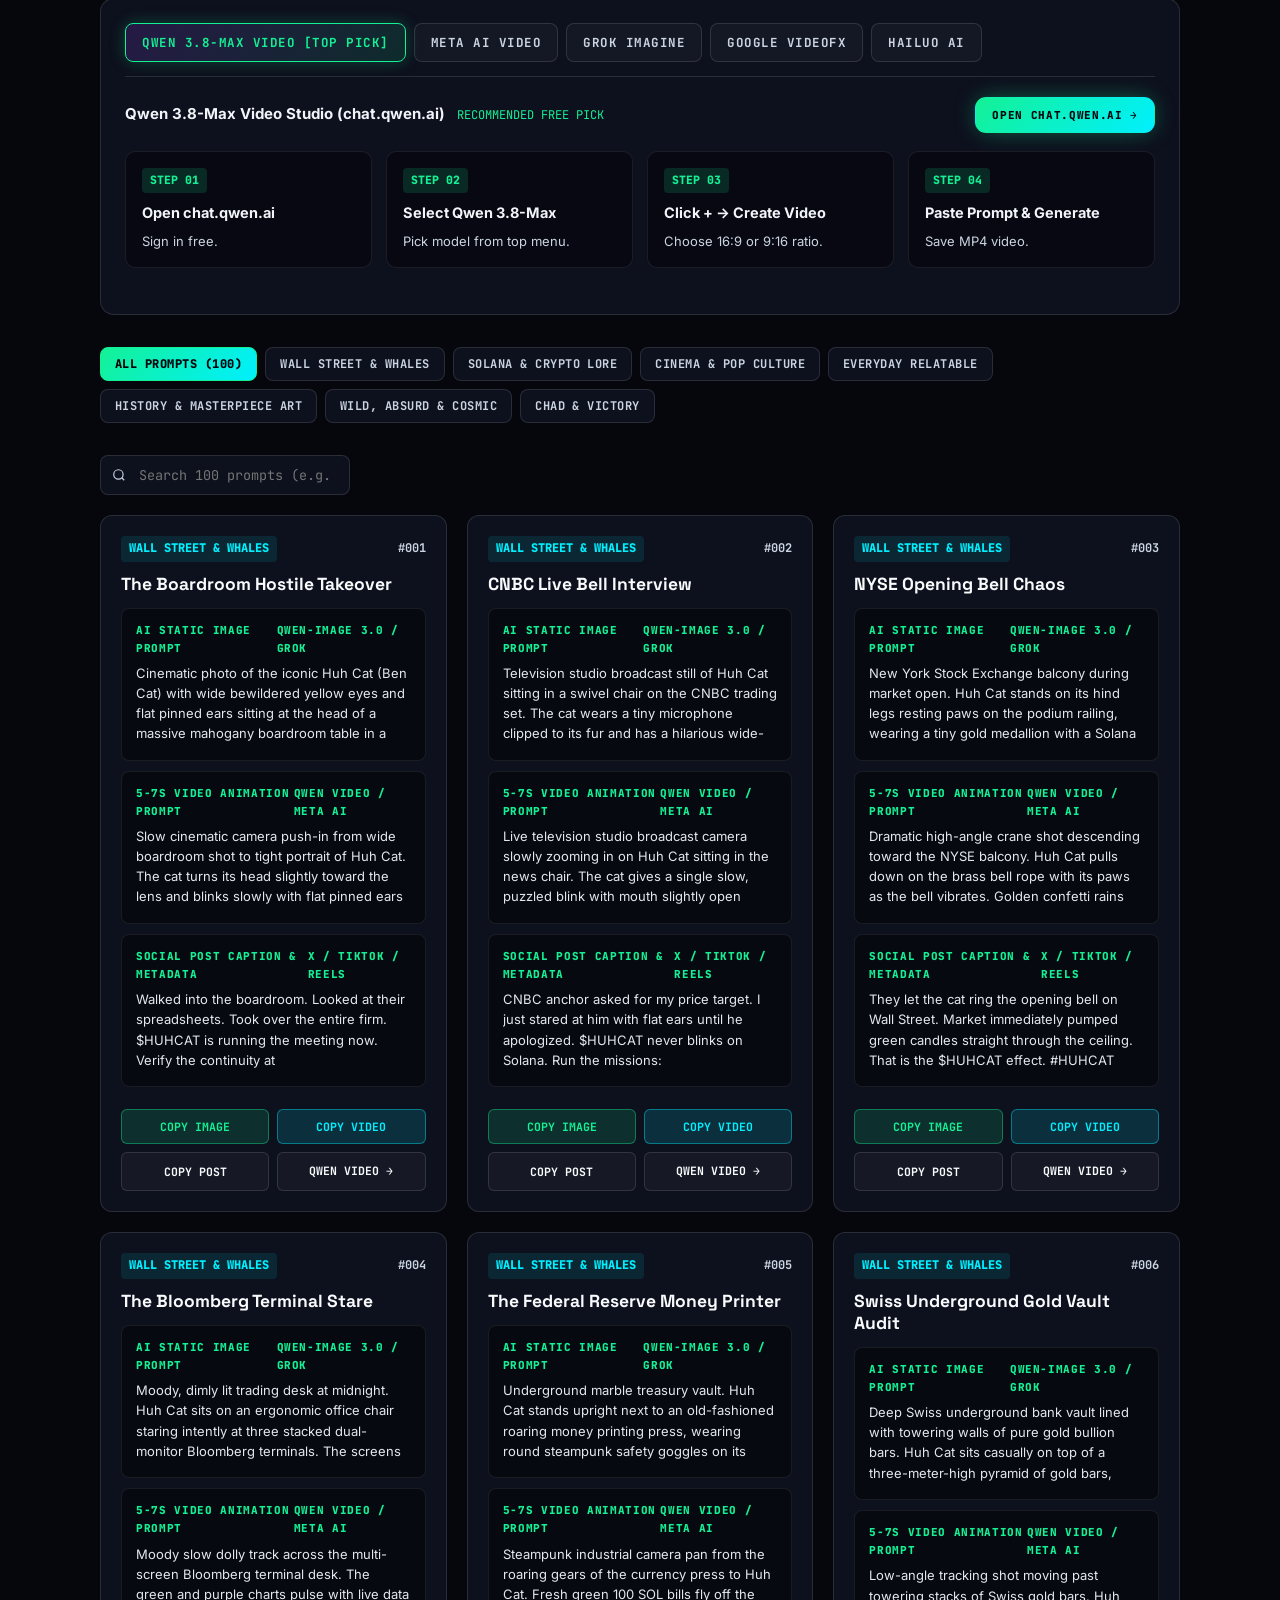
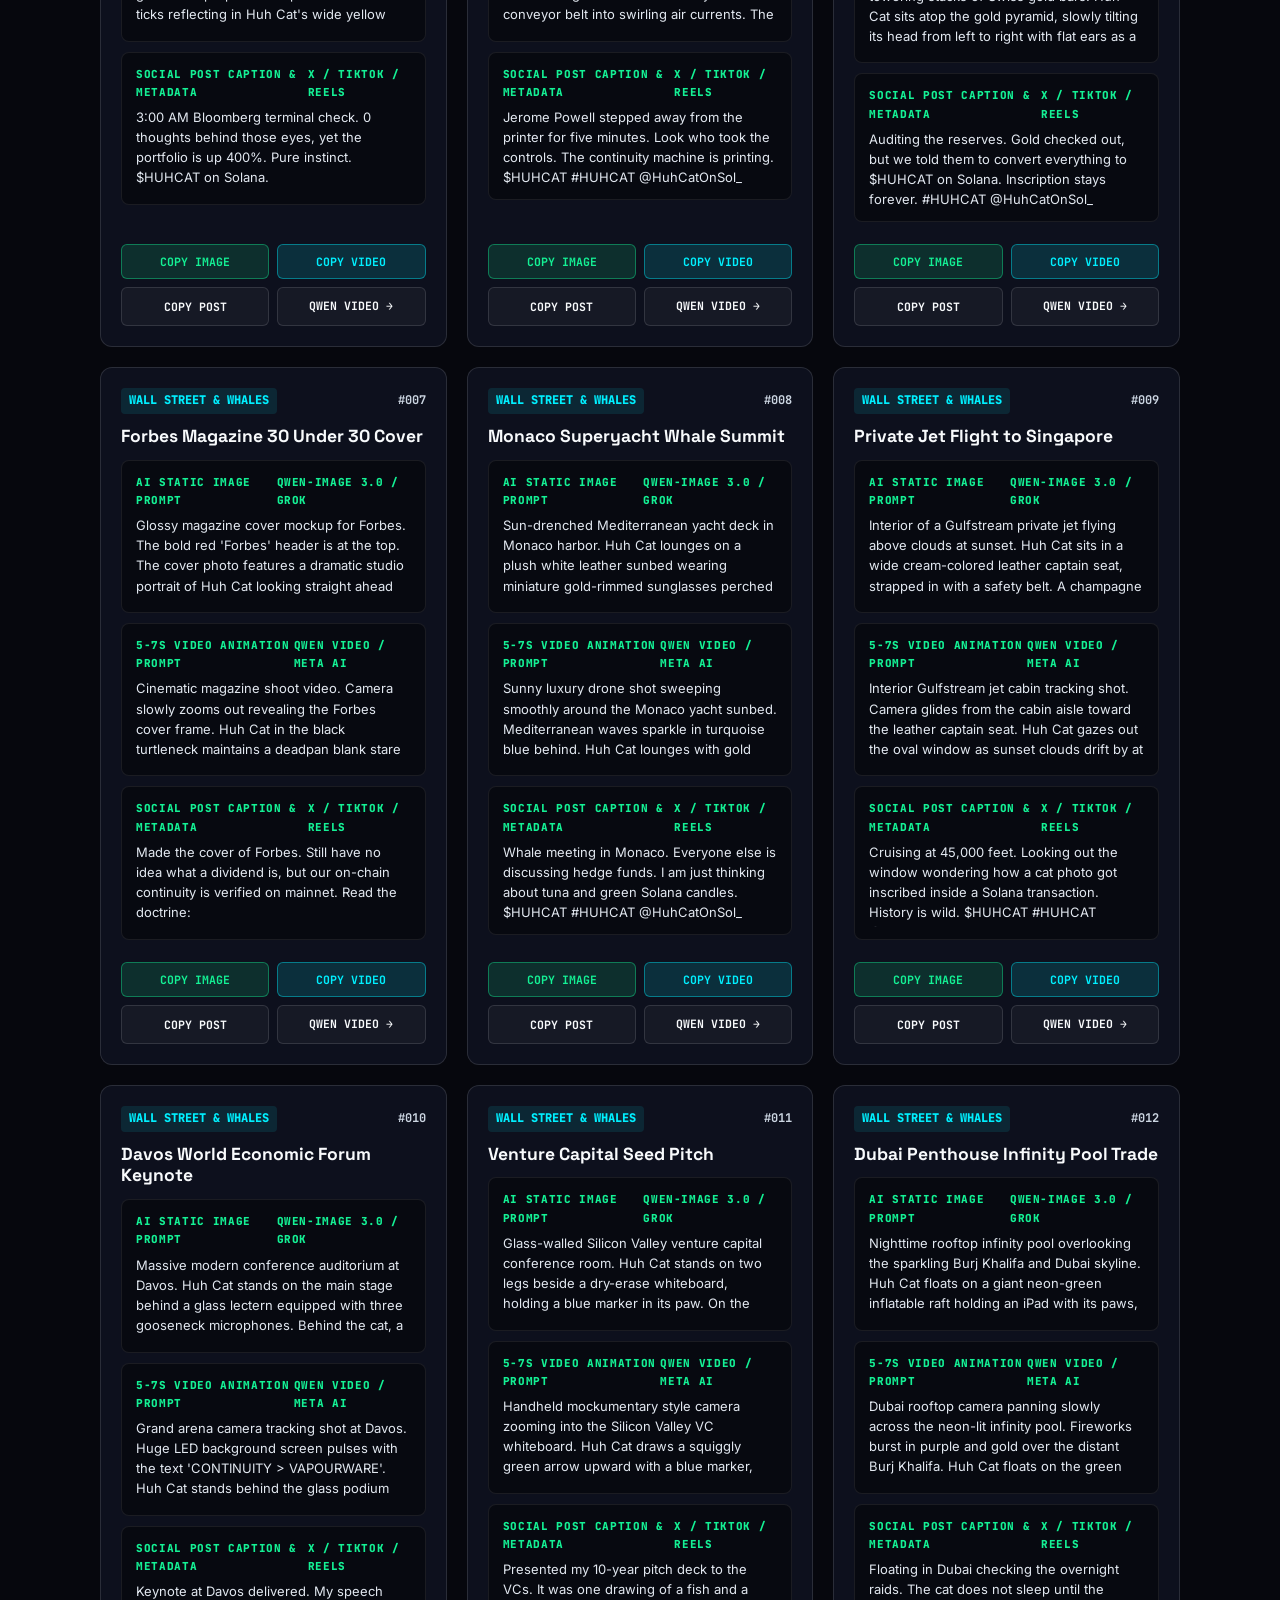
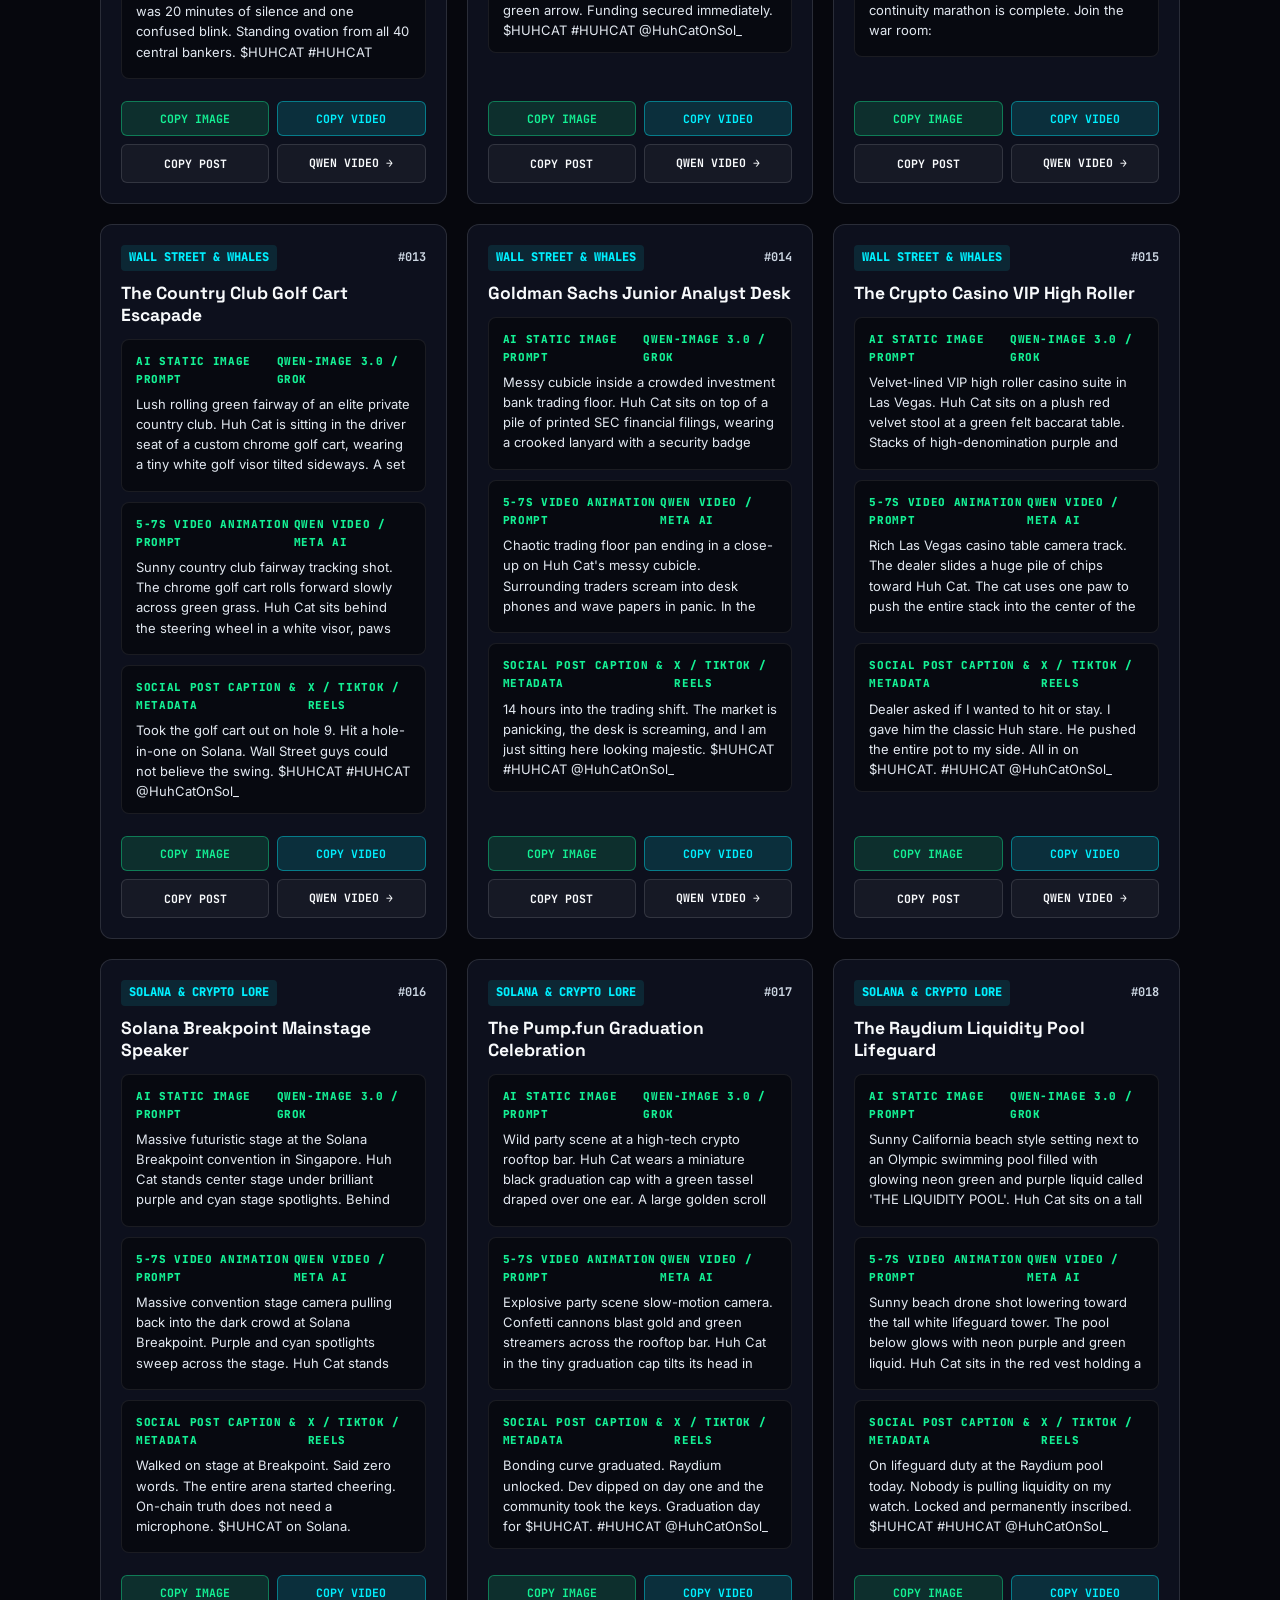
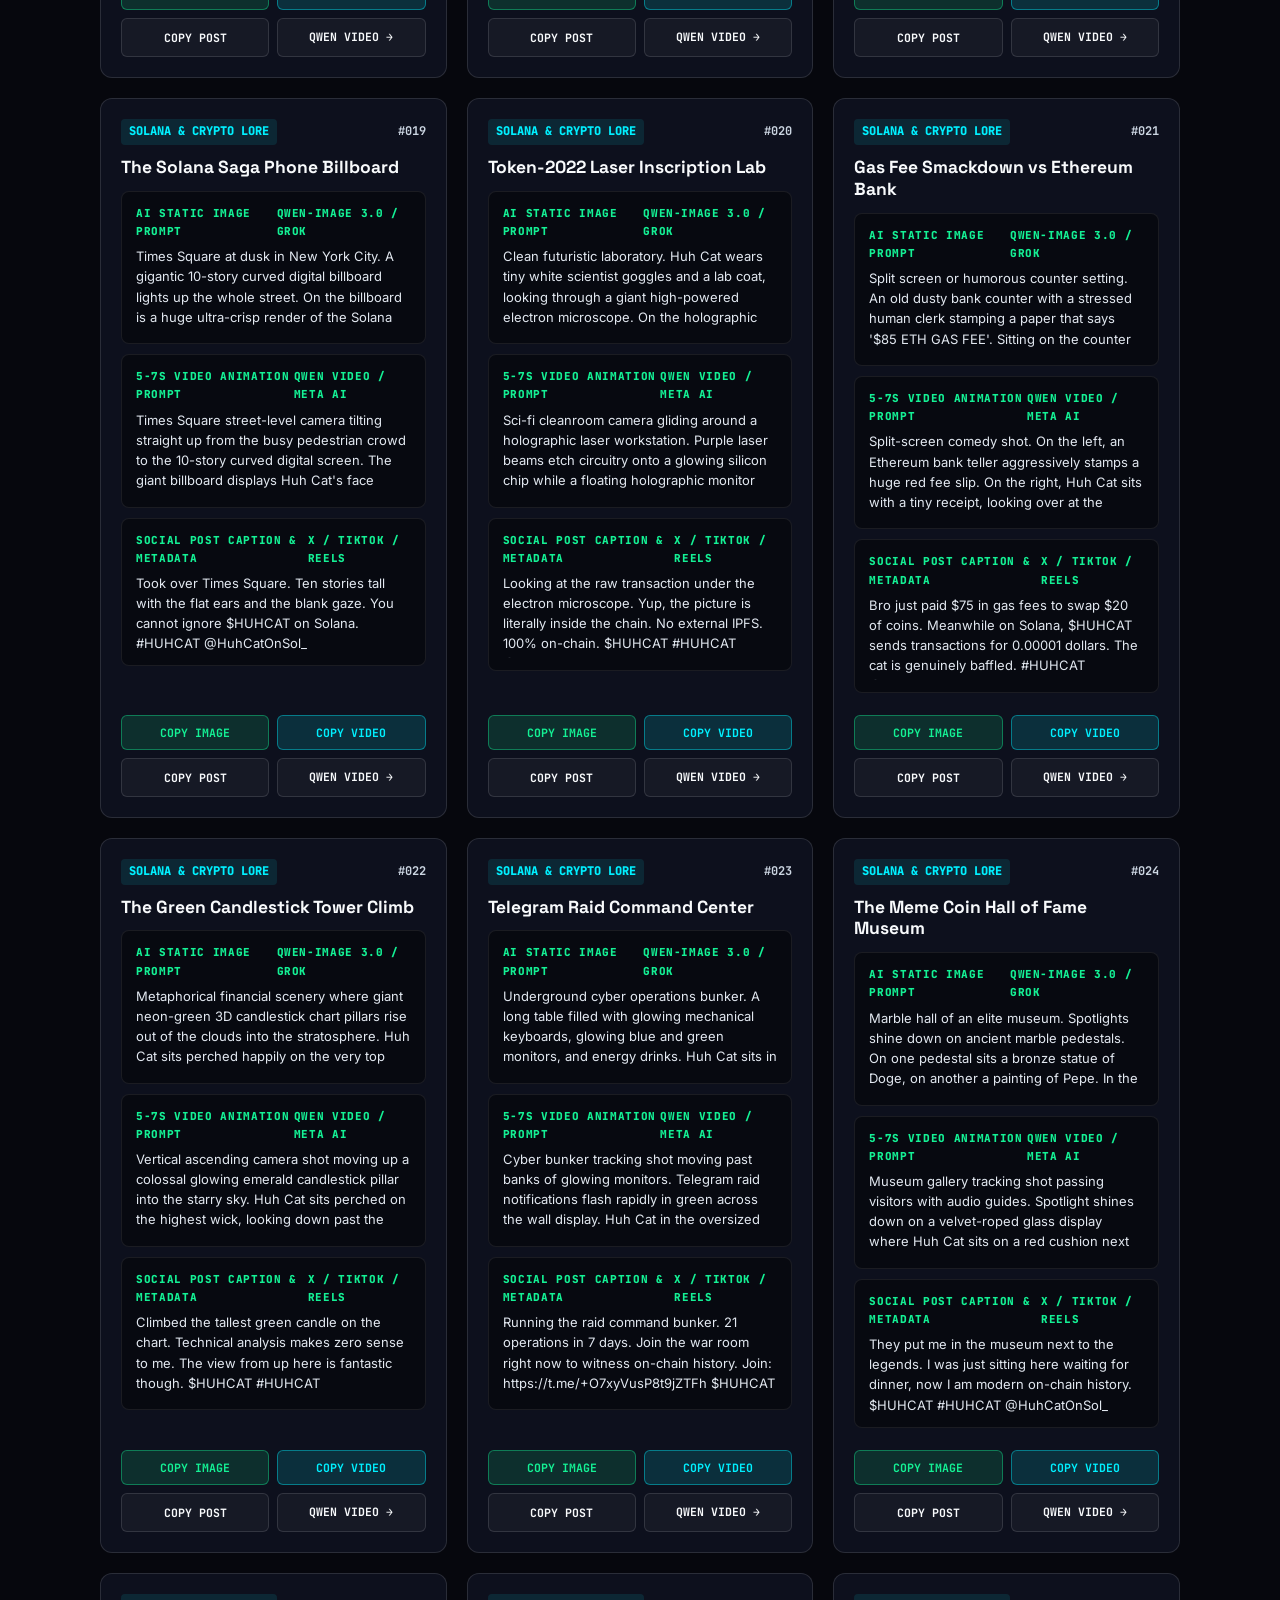
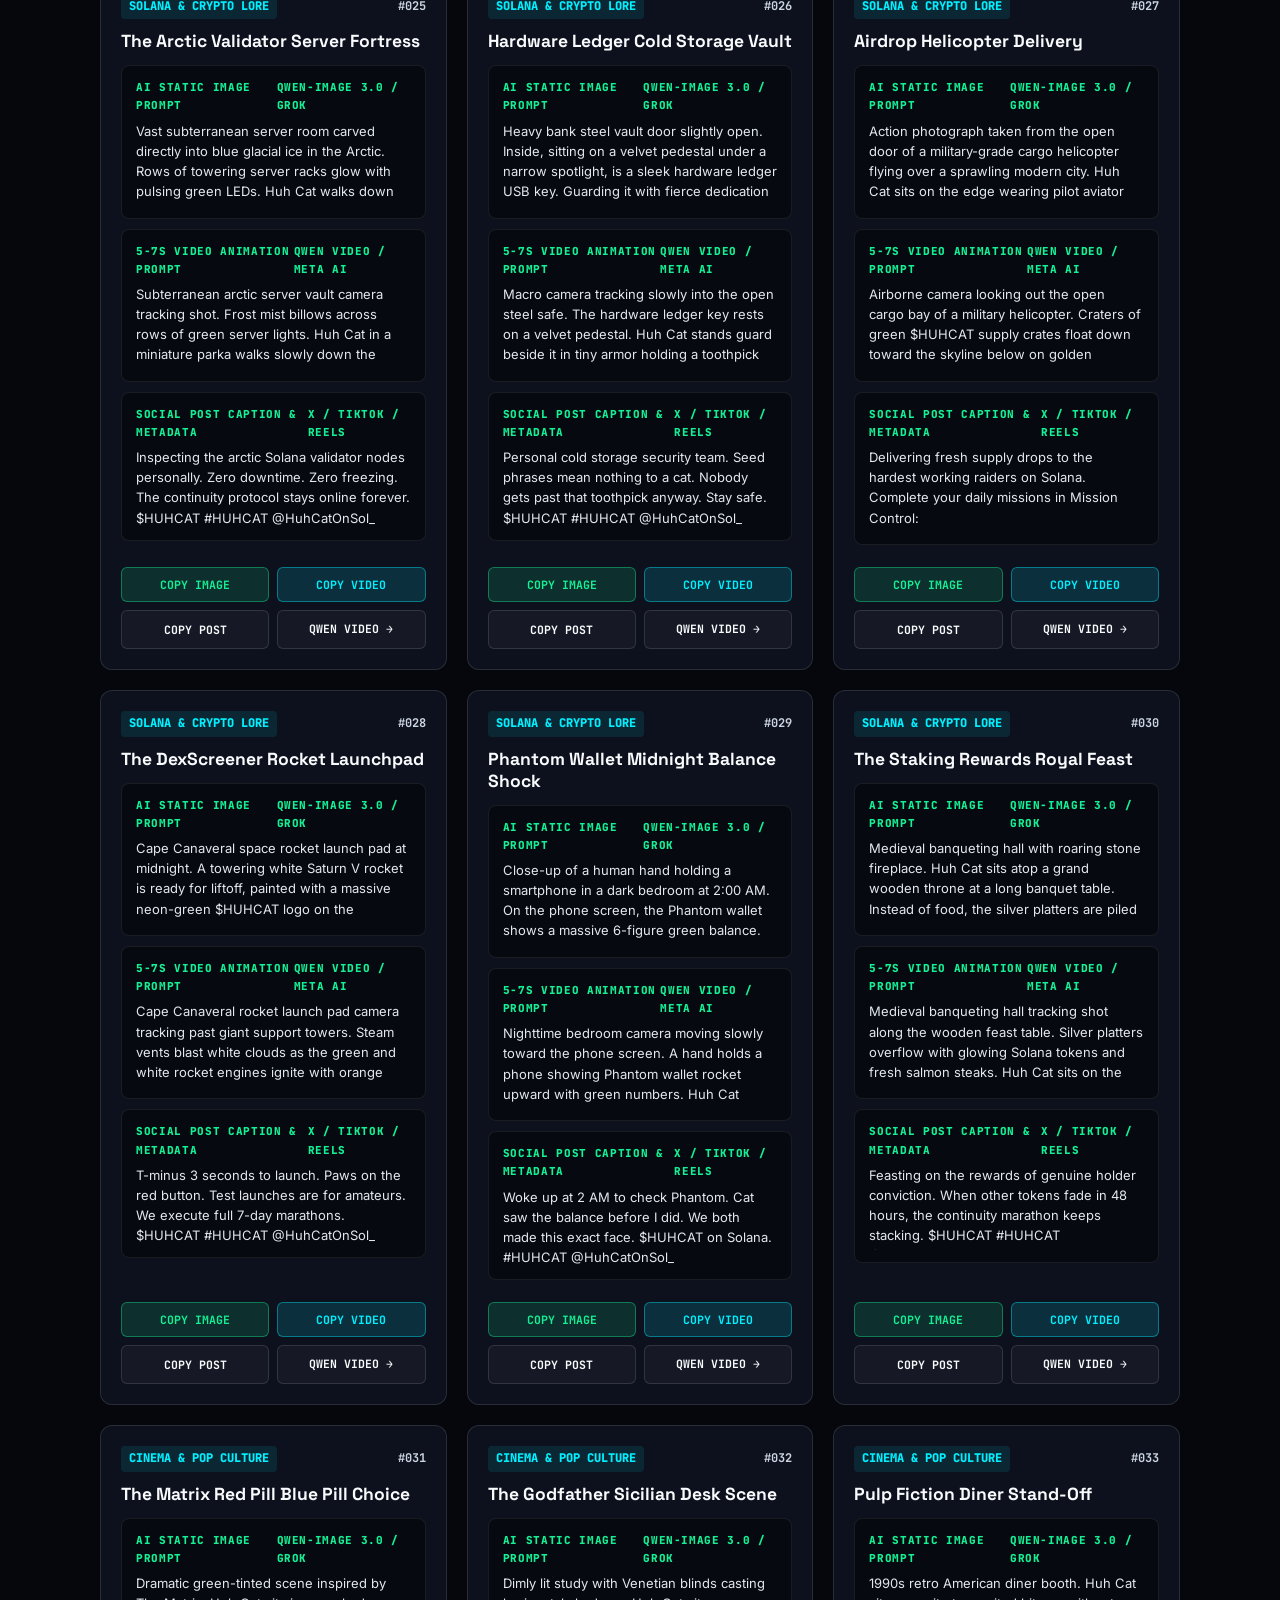
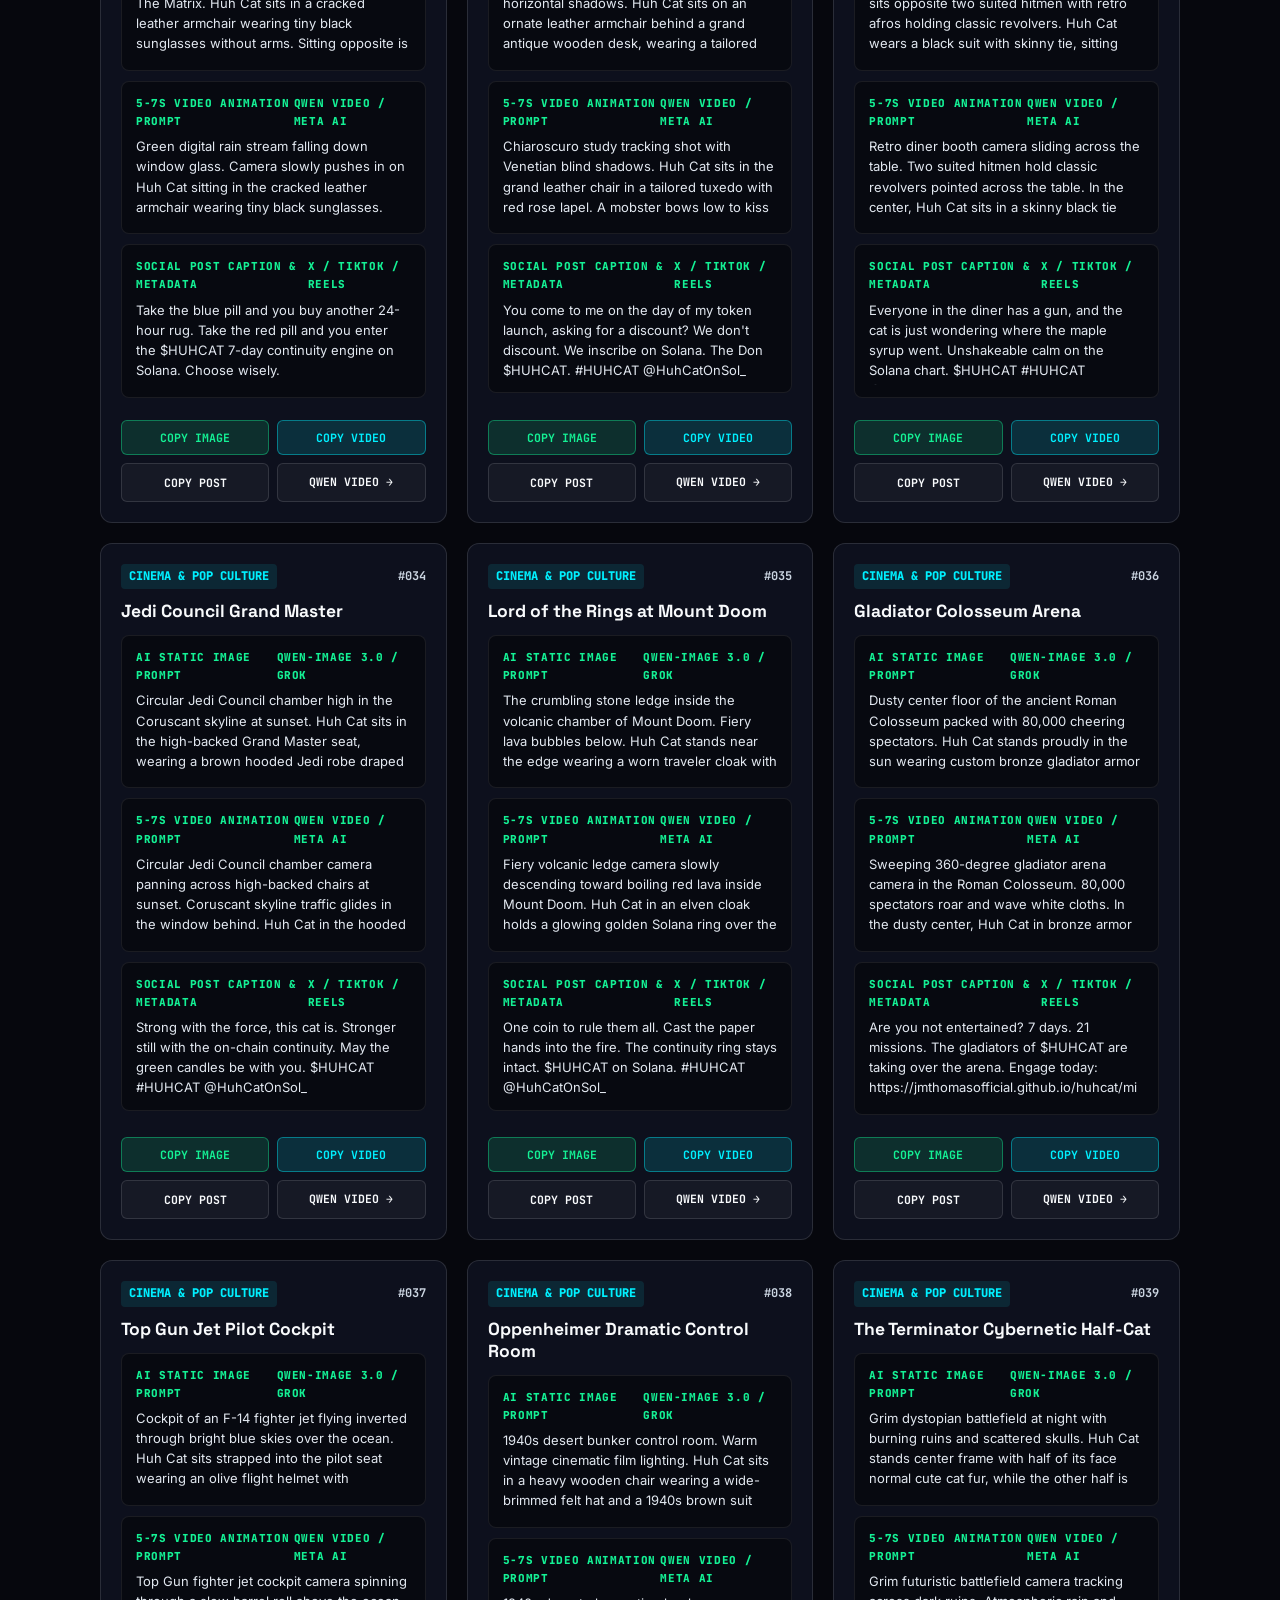
==== commit 56409fb9: "fix(copy): restore factual v1 Mainnet claim and unclip the header The live page still said first-eve" ====
--- a/mission-control/index.html
+++ b/mission-control/index.html
@@ -47,13 +47,17 @@
   --display: 'Space Grotesk', sans-serif;
   --body: 'Inter', sans-serif;
   --radius: 14px;
+  --pulse-bar: 64px;
+  --pulse-safe-top: env(safe-area-inset-top, 0px);
+  --pulse-safe-x: env(safe-area-inset-left, 0px);
+  --pulse-safe-r: env(safe-area-inset-right, 0px);
 }
 *, *::before, *::after { margin:0; padding:0; box-sizing:border-box; }
-html { scroll-behavior:smooth; background:var(--void); color-scheme:dark; }
+html { scroll-behavior:smooth; scroll-padding-top:calc(var(--pulse-bar) + var(--pulse-safe-top) + 16px); background:var(--void); color-scheme:dark; }
 body {
   font-family:var(--body); color:var(--text-bright); background:var(--void);
   -webkit-font-smoothing:antialiased; font-size:15px; line-height:1.65;
-  padding-top:54px; min-height:100vh; position:relative; overflow-x:hidden;
+  padding-top:calc(var(--pulse-bar) + var(--pulse-safe-top)); min-height:100vh; position:relative; overflow-x:hidden;
 }
 a { color:var(--signal); text-decoration:none; transition:color 0.2s; }
 a:hover { color:#62ffa4; text-decoration:none; }
@@ -102,50 +106,78 @@
 /* ---- PULSE HEADER ---- */
 #pulse {
   position:fixed; top:0; left:0; right:0; z-index:100;
-  background:rgba(3, 4, 8, 0.88); backdrop-filter:blur(20px);
-  border-bottom:1px solid var(--slate); height:54px;
+  background:rgba(3, 4, 8, 0.92); backdrop-filter:blur(24px); -webkit-backdrop-filter:blur(24px);
+  border-bottom:1px solid rgba(153, 69, 255, 0.22);
+  box-shadow:0 4px 20px rgba(0, 0, 0, 0.55);
+  min-height:calc(var(--pulse-bar) + var(--pulse-safe-top));
+  height:auto;
+  padding-top:var(--pulse-safe-top);
   display:flex; align-items:center;
+  overflow:visible;
 }
 .pulse-wrap {
-  width:100%; max-width:1120px; margin:0 auto; padding:0 20px;
-  display:flex; align-items:center; justify-content:space-between; gap:16px;
+  width:100%; max-width:1400px; margin:0 auto;
+  padding:12px max(28px, calc(20px + var(--pulse-safe-r))) 12px max(28px, calc(20px + var(--pulse-safe-x)));
+  display:flex; align-items:center; justify-content:space-between; gap:18px;
+  box-sizing:border-box; min-height:var(--pulse-bar); overflow:visible;
 }
 .pulse-left {
-  display:flex; align-items:center; gap:20px;
-  font-family:var(--mono); font-size:12.5px; letter-spacing:0.04em;
+  display:flex; align-items:center; gap:12px;
+  font-family:var(--mono); font-size:12px; letter-spacing:0.04em;
   color:var(--muted); text-transform:uppercase;
+  flex:0 1 auto; min-width:0; overflow:visible;
 }
 .pulse-brand {
-  display:inline-flex; align-items:center; gap:8px; font-weight:800;
-  color:var(--text-bright); font-size:13.5px; letter-spacing:0.08em;
-}
+  display:inline-flex; align-items:center; gap:10px; font-weight:800;
+  color:#ffffff !important; font-size:14px; letter-spacing:0.06em;
+  white-space:nowrap !important; flex:0 0 auto !important; text-decoration:none !important;
+  line-height:1.3; padding:6px 2px; cursor:pointer;
+  transition:opacity 0.2s; overflow:visible;
+}
+.pulse-brand:hover { opacity:0.9; color:#ffffff !important; }
+.pulse-brand-text {
+  display:inline-block; white-space:nowrap; line-height:1.3;
+  overflow:visible; padding:1px 0;
+}
+.pulse-brand-rest { display:inline; }
 .pulse-dot {
-  width:7px; height:7px; border-radius:50%; background:var(--signal);
-  box-shadow:0 0 10px var(--signal); animation:radar-ping 1.8s infinite;
+  width:8px; height:8px; border-radius:50%; background:var(--signal);
+  box-shadow:0 0 10px var(--signal), 0 0 18px rgba(20,241,149,0.6);
+  animation:radar-ping 1.8s infinite ease-in-out; flex-shrink:0;
 }
 @keyframes radar-ping { 0%,100%{opacity:1; transform:scale(1);} 50%{opacity:0.4; transform:scale(0.85);} }
-.pulse-item { display:inline-flex; align-items:center; gap:6px; white-space:nowrap; }
+.pulse-item {
+  display:inline-flex; align-items:center; gap:6px; white-space:nowrap;
+  flex:0 0 auto; padding:6px 11px; border-radius:7px;
+  background:rgba(255, 255, 255, 0.035); border:1px solid rgba(255, 255, 255, 0.08);
+  font-size:11.5px; line-height:1.3;
+}
+.pulse-item-countdown {
+  background:rgba(20, 241, 149, 0.09); border-color:rgba(20, 241, 149, 0.3);
+}
 .pulse-val { color:var(--signal); font-weight:700; }
 .pulse-val.gold { color:var(--gold); }
 .pulse-val.cyan { color:var(--cyan); }
 
-.pulse-nav { display:flex; align-items:center; gap:12px; }
+.pulse-nav { display:flex; align-items:center; gap:6px; flex:0 0 auto; }
 .pulse-nav a {
-  font-family:var(--mono); font-size:12.5px; font-weight:700; color:var(--muted);
-  text-transform:uppercase; letter-spacing:0.05em; padding:5px 10px;
-  border-radius:6px; transition:0.2s;
+  font-family:var(--mono); font-size:11.5px; font-weight:700; color:var(--muted);
+  text-transform:uppercase; letter-spacing:0.05em; padding:7px 10px;
+  border-radius:6px; transition:0.2s; white-space:nowrap; flex-shrink:0;
+  line-height:1.3;
 }
 .pulse-nav a:hover { color:var(--signal); background:rgba(20,241,149,0.08); }
 .sfx-toggle {
   background:rgba(255,255,255,0.04); border:1px solid var(--slate);
-  color:var(--muted); font-family:var(--mono); font-size:12px; font-weight:700;
-  padding:5px 10px; border-radius:6px; cursor:pointer; transition:0.2s;
+  color:var(--muted); font-family:var(--mono); font-size:11.5px; font-weight:700;
+  padding:7px 12px; border-radius:6px; cursor:pointer; transition:0.2s;
+  white-space:nowrap; flex-shrink:0; line-height:1.3;
 }
 .sfx-toggle:hover { border-color:var(--signal); color:var(--signal); }
 .sfx-toggle.active { color:var(--signal); border-color:var(--signal); background:var(--signal-dim); }
 
 /* ---- HERO SECTION ---- */
-.hero { padding:64px 0 54px; position:relative; }
+.hero { padding:44px 0 54px; position:relative; }
 .hero-grid-layout {
   display:grid; grid-template-columns:1.15fr 0.85fr;
   gap:44px; align-items:center;
@@ -357,7 +389,7 @@
   color:var(--signal); font-weight:700; white-space:nowrap;
 }
 .hero-artwork-meta .meta-text {
-  color:var(--muted); font-size:12.5px;
+  color:var(--muted); font-size:12.5px; line-height:1.45;
 }
 
 .btn {
@@ -520,9 +552,12 @@
   color:var(--gold);
   background:rgba(255, 190, 46, 0.1);
   border:1px solid rgba(255, 190, 46, 0.35);
-  padding:5px 12px;
+  padding:7px 12px;
   border-radius:6px;
-  letter-spacing:0.04em;
+  letter-spacing:0.03em;
+  line-height:1.4;
+  white-space:normal;
+  max-width:100%;
 }
 @media (max-width:640px) {
   .community-letter-card { padding:28px 20px; }
@@ -1179,13 +1214,33 @@
   .factory-grid { grid-template-columns:repeat(2, 1fr); }
   .factory-banner-card { grid-column:span 2; }
 }
+@media (max-width:1520px) {
+  .pulse-item-sec { display:none !important; }
+  .pnav-sec { display:none !important; }
+}
+@media (max-width:1100px) {
+  .pulse-item-target { display:none !important; }
+  .pnav-link:not([href="#missions"]):not([href="#factory"]):not([href="#community-letter"]) { display:none !important; }
+  .pulse-nav { gap:4px; }
+  .pulse-nav a { padding:6px 8px; font-size:11px; }
+}
 @media (max-width:840px) {
-  .pulse-nav { display:none; }
+  .pulse-nav a { display:none !important; }
   .tmr-grid { grid-template-columns:1fr; gap:20px; }
   .rank-layout { grid-template-columns:1fr; }
 }
 @media (max-width:640px) {
-  .pulse-left { gap:12px; font-size:10.5px; }
+  :root { --pulse-bar: 60px; }
+  .pulse-wrap {
+    padding:10px max(16px, calc(12px + var(--pulse-safe-r))) 10px max(16px, calc(12px + var(--pulse-safe-x)));
+    gap:10px;
+  }
+  .pulse-left { gap:10px; }
+  .pulse-brand { font-size:13px; gap:8px; padding:6px 0; letter-spacing:0.05em; }
+  .pulse-dot { width:8px; height:8px; }
+  .pulse-item-countdown { padding:6px 10px; font-size:11px; }
+  .sfx-toggle { padding:6px 10px; font-size:11px; }
+  .hero { padding:28px 0 40px; }
   .hero h1 { font-size:36px; }
   .hero-artwork-frame { max-width:340px; }
   .hero-chip { font-size:8.5px; padding:4px 7px; }
@@ -1210,6 +1265,15 @@
   .mc-btn { width:100%; }
   section { padding:48px 0; }
 }
+@media (max-width:420px) {
+  .pulse-wrap {
+    padding:10px max(14px, calc(10px + var(--pulse-safe-r))) 10px max(14px, calc(10px + var(--pulse-safe-x)));
+    gap:8px;
+  }
+  .pulse-brand { font-size:13px; letter-spacing:0.05em; }
+  .pulse-item-countdown { padding:6px 8px; font-size:10.5px; }
+  .sfx-toggle { display:none !important; }
+}
 </style>
 </head>
 <body>
@@ -1225,21 +1289,23 @@
 <header id="pulse">
   <div class="pulse-wrap">
     <div class="pulse-left">
-      <span class="pulse-brand"><span class="pulse-dot"></span> HUHCAT WAR ROOM</span>
-      <div class="pulse-item"><span class="pulse-val" id="p-day">DAY -</span></div>
-      <div class="pulse-item">MARATHON <span class="pulse-val cyan">SEASON 1</span></div>
-      <div class="pulse-item">TARGET <span class="pulse-val gold">$100M CAP</span></div>
-      <div class="pulse-item">STREAK <span class="pulse-val signal" id="p-streak">0</span></div>
+      <a href="#" class="pulse-brand" onclick="window.scrollTo({top:0,behavior:'smooth'});return false;">
+        <span class="pulse-dot"></span><span class="pulse-brand-text">HUHCAT<span class="pulse-brand-rest"> WAR ROOM</span></span>
+      </a>
+      <div class="pulse-item pulse-item-countdown"><span class="pulse-val" id="p-day">DAY -</span></div>
+      <div class="pulse-item pulse-item-sec">MARATHON <span class="pulse-val cyan">SEASON 1</span></div>
+      <div class="pulse-item pulse-item-target">TARGET <span class="pulse-val gold">$100M CAP</span></div>
+      <div class="pulse-item pulse-item-sec">STREAK <span class="pulse-val signal" id="p-streak">0</span></div>
     </div>
     <div class="pulse-nav">
-      <a href="#community-letter">MESSAGE</a>
-      <a href="#tomorrow">TOMORROW</a>
-      <a href="#missions">MISSIONS</a>
-      <a href="#armory">ARMORY</a>
-      <a href="#factory">VIDEO STUDIO</a>
-      <a href="#distribution">DEPLOYMENT</a>
-      <a href="#rank">RANK</a>
-      <a href="#doctrine">DOCTRINE</a>
+      <a href="#community-letter" class="pnav-link">MESSAGE</a>
+      <a href="#tomorrow" class="pnav-link pnav-sec">TOMORROW</a>
+      <a href="#missions" class="pnav-link">MISSIONS</a>
+      <a href="#armory" class="pnav-link">ARMORY</a>
+      <a href="#factory" class="pnav-link">STUDIO</a>
+      <a href="#distribution" class="pnav-link">DEPLOY</a>
+      <a href="#rank" class="pnav-link pnav-sec">RANK</a>
+      <a href="#doctrine" class="pnav-link pnav-sec">DOCTRINE</a>
       <button class="sfx-toggle" id="sfx-btn" title="Toggle cyber sound effects">SFX: ON</button>
     </div>
   </div>
@@ -1320,8 +1386,8 @@
 
           <!-- Bottom Telemetry Caption Under Artwork -->
           <div class="hero-artwork-meta">
-            <span class="meta-tag">⚡ VERIFIED FIRST</span>
-            <span class="meta-text">The first cat picture ever saved on Solana. Here forever.</span>
+            <span class="meta-tag">⚡ V1 MAINNET</span>
+            <span class="meta-text">The first cat picture inscribed on Solana v1 Mainnet.</span>
           </div>
         </div>
       </div>
@@ -1352,13 +1418,13 @@
         Look around you for a second. Take a breath. Most people buy a random coin, watch some greedy developer dump his tokens, panic the moment the price dips, and run away with empty pockets. You did not run. You stayed right here and held your ground.
       </p>
       <p class="community-letter-body">
-        We have bathed in blood. We watched weak hands panic and leave the chat room while the price crashed down ninety percent. We took every punch the market could throw at us, and we never broke. When market panics wiped out thousands of copycat coins across crypto and shook out millions of scared traders on every chain, our community stood together inside the chat room, buying the dips, laughing through the crazy times, and holding the line with diamond hands while everyone else gave up their bags and ran for the exits. Unbreakable. Unshakable. Immortal. United. Pure strength.
+        We have been through the hard days. We watched people panic and leave the chat when the price dropped. We took every punch the market could throw at us, and we never broke. When other coins vanished and scared traders ran for the exits, our community stayed in the chat, bought the dips, laughed through the crazy times, and held the line. Unbreakable. Unshakable. United.
       </p>
       <p class="community-letter-body">
-        They say cats have nine lives. But nine lives are for ordinary cats. HUHCAT can never die. Long before copycat meme coins existed, our cat picture was permanently burned directly into the Solana blockchain as the very first cat picture ever stamped into the network. No bad developer can ever steal the money. No company can shut it down. Nobody on earth can ever delete our cat from the blockchain. This cat belongs to all of us forever.
+        They say cats have nine lives. That is for ordinary cats. This is the first cat picture inscribed on Solana v1 Mainnet. The picture lives on the chain itself, and it is sealed. A website can go down. This picture does not. The person who launched the coin left, and that wallet is empty. Nobody can print more coins. This cat belongs to the community.
       </p>
       <p class="community-letter-body">
-        Now look at what we are building together over the next seven days. Reaching one hundred million dollars is completely real when five thousand believers move together as one united family. This mission belongs to you. Every meme you share, every friend you invite, and every daily mission you complete lifts all of us higher toward the summit. Never sit on the sidelines while history is being made. Stand with us. Lock in. Rise. Take what is ours.
+        Now look at what we are building together over the next seven days. The mission is one hundred million dollars in market cap. That is our target, not a promise. It only happens if this community moves as one family. Every meme you share, every friend you invite, and every daily mission you complete lifts all of us. Do not sit this out. Stand with us. Lock in. Rise.
       </p>
 
       <div class="community-letter-sign">
@@ -1367,7 +1433,7 @@
           <div class="community-letter-sign-sub">The HUHCAT Community War Room</div>
         </div>
         <div class="community-letter-seal">
-          <span>⚡ THE FIRST CAT PICTURE EVER SAVED ON SOLANA</span>
+          <span>⚡ FIRST CAT PICTURE INSCRIBED ON SOLANA V1 MAINNET</span>
         </div>
       </div>
     </div>
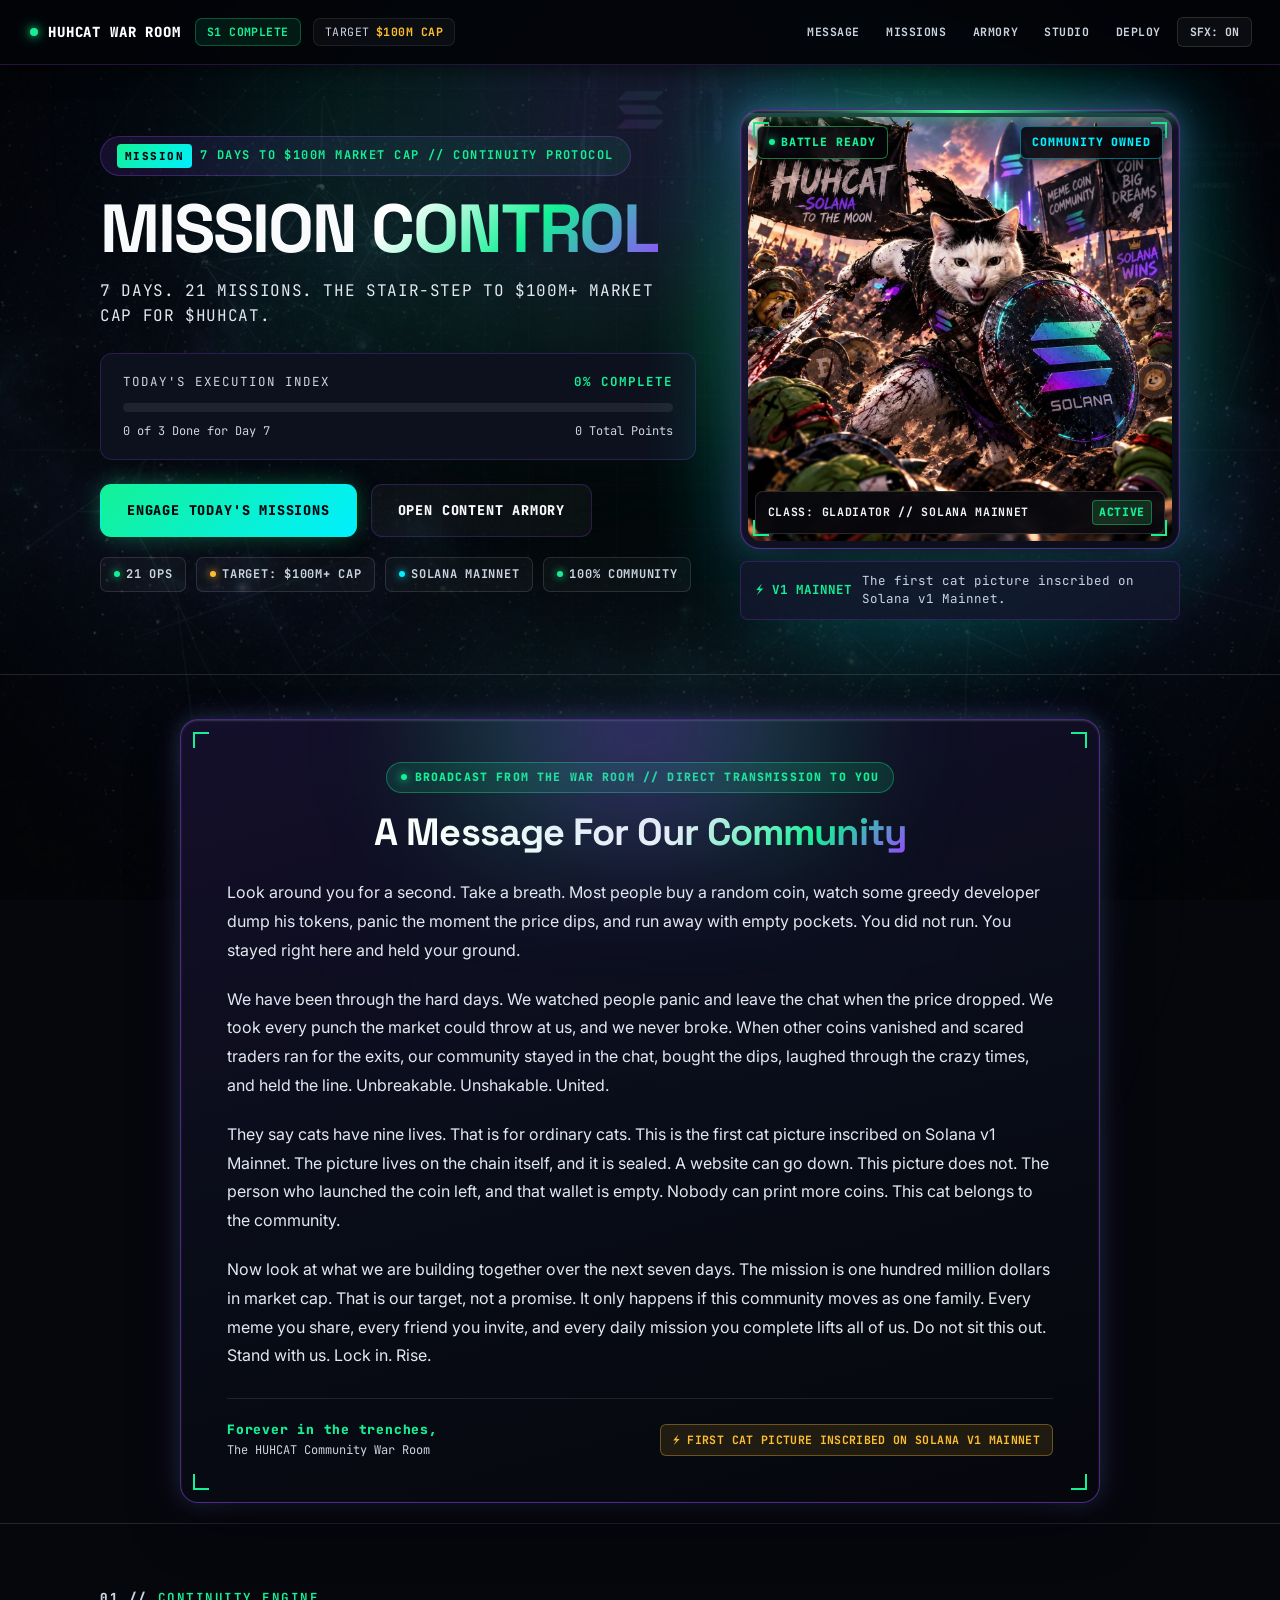
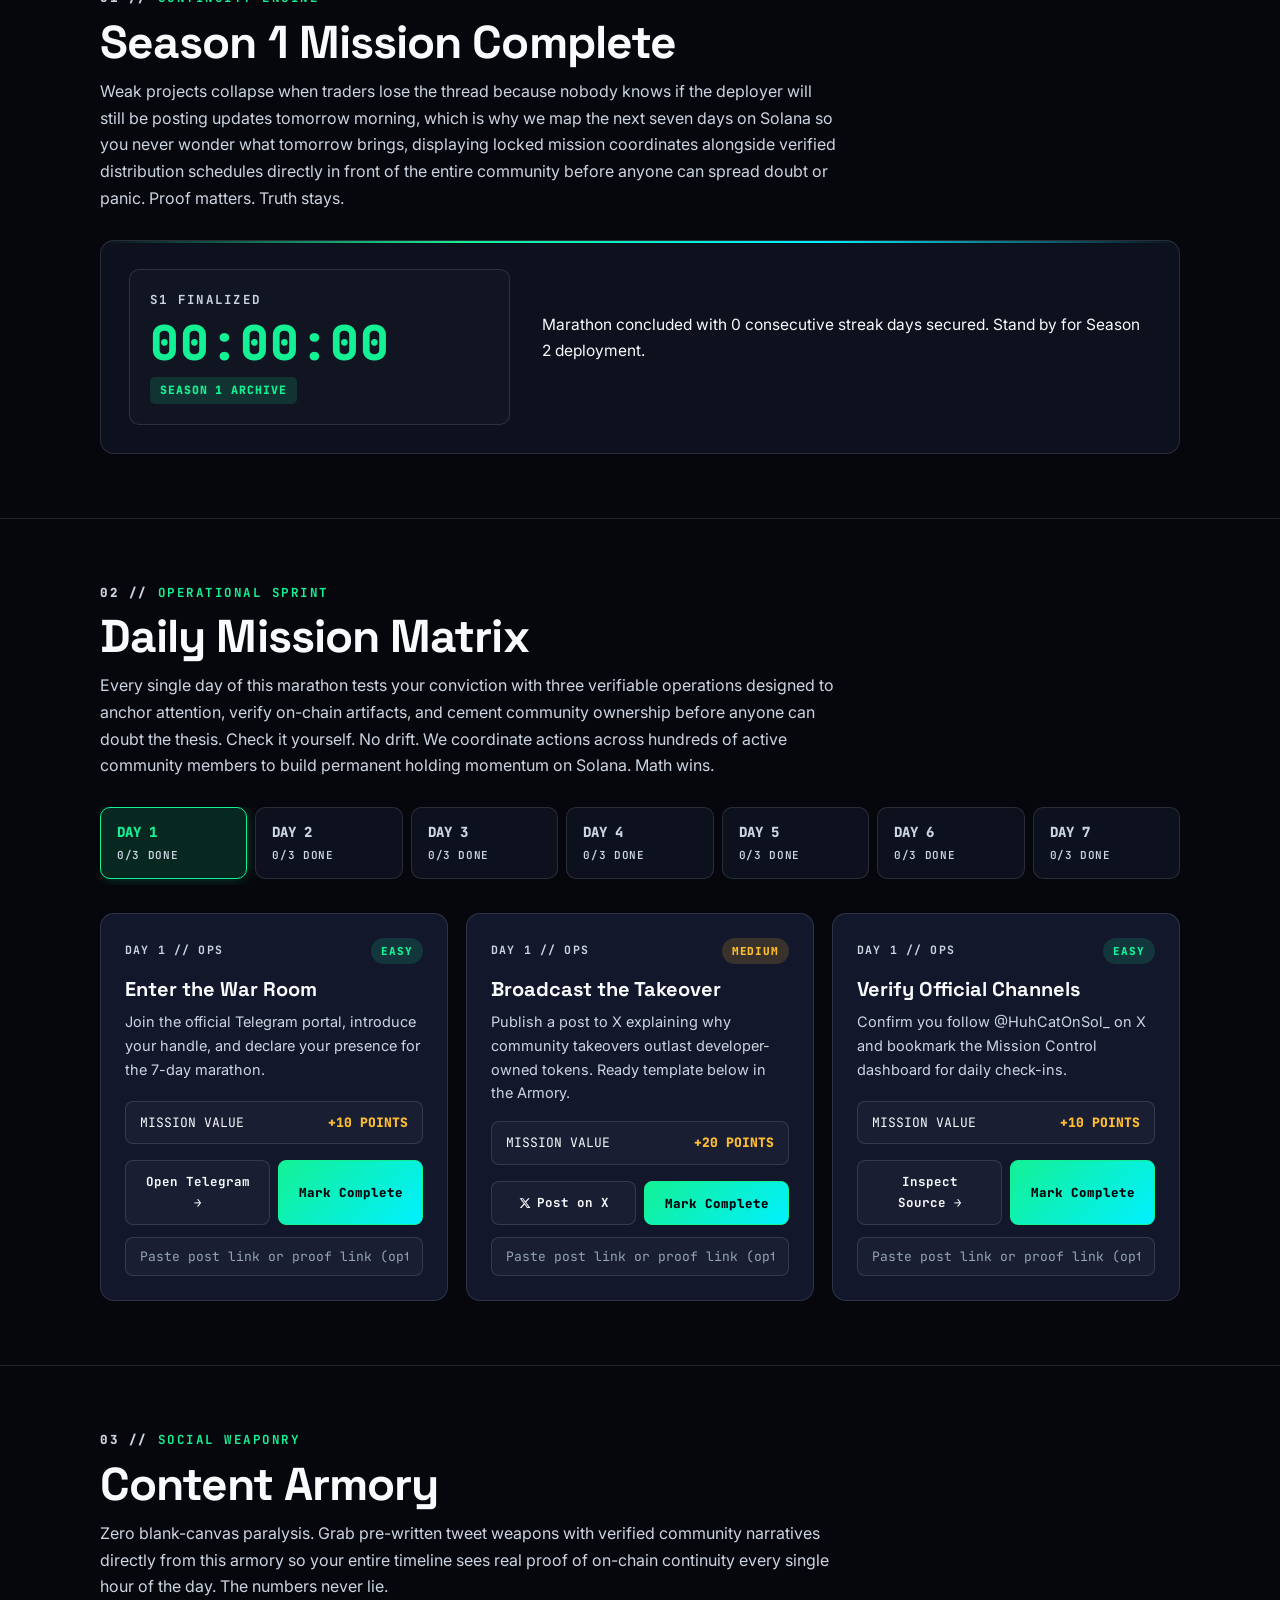
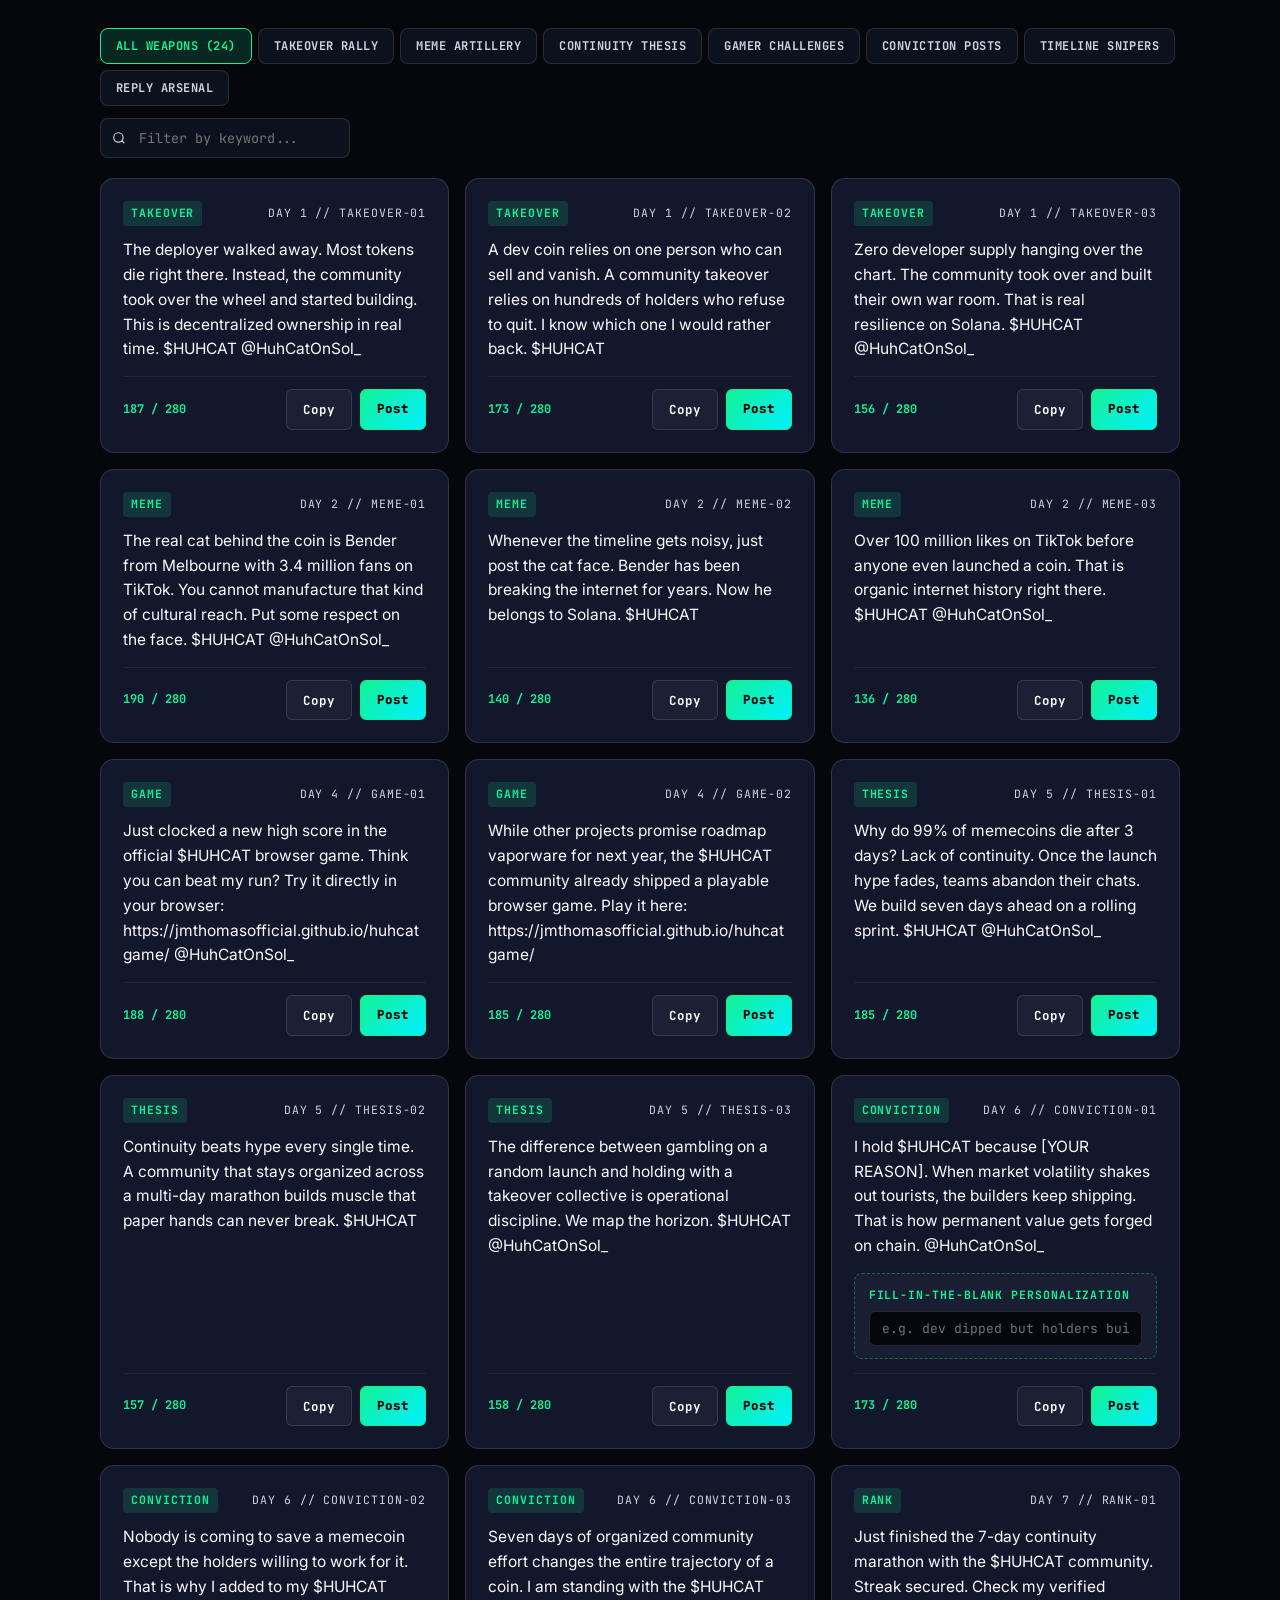
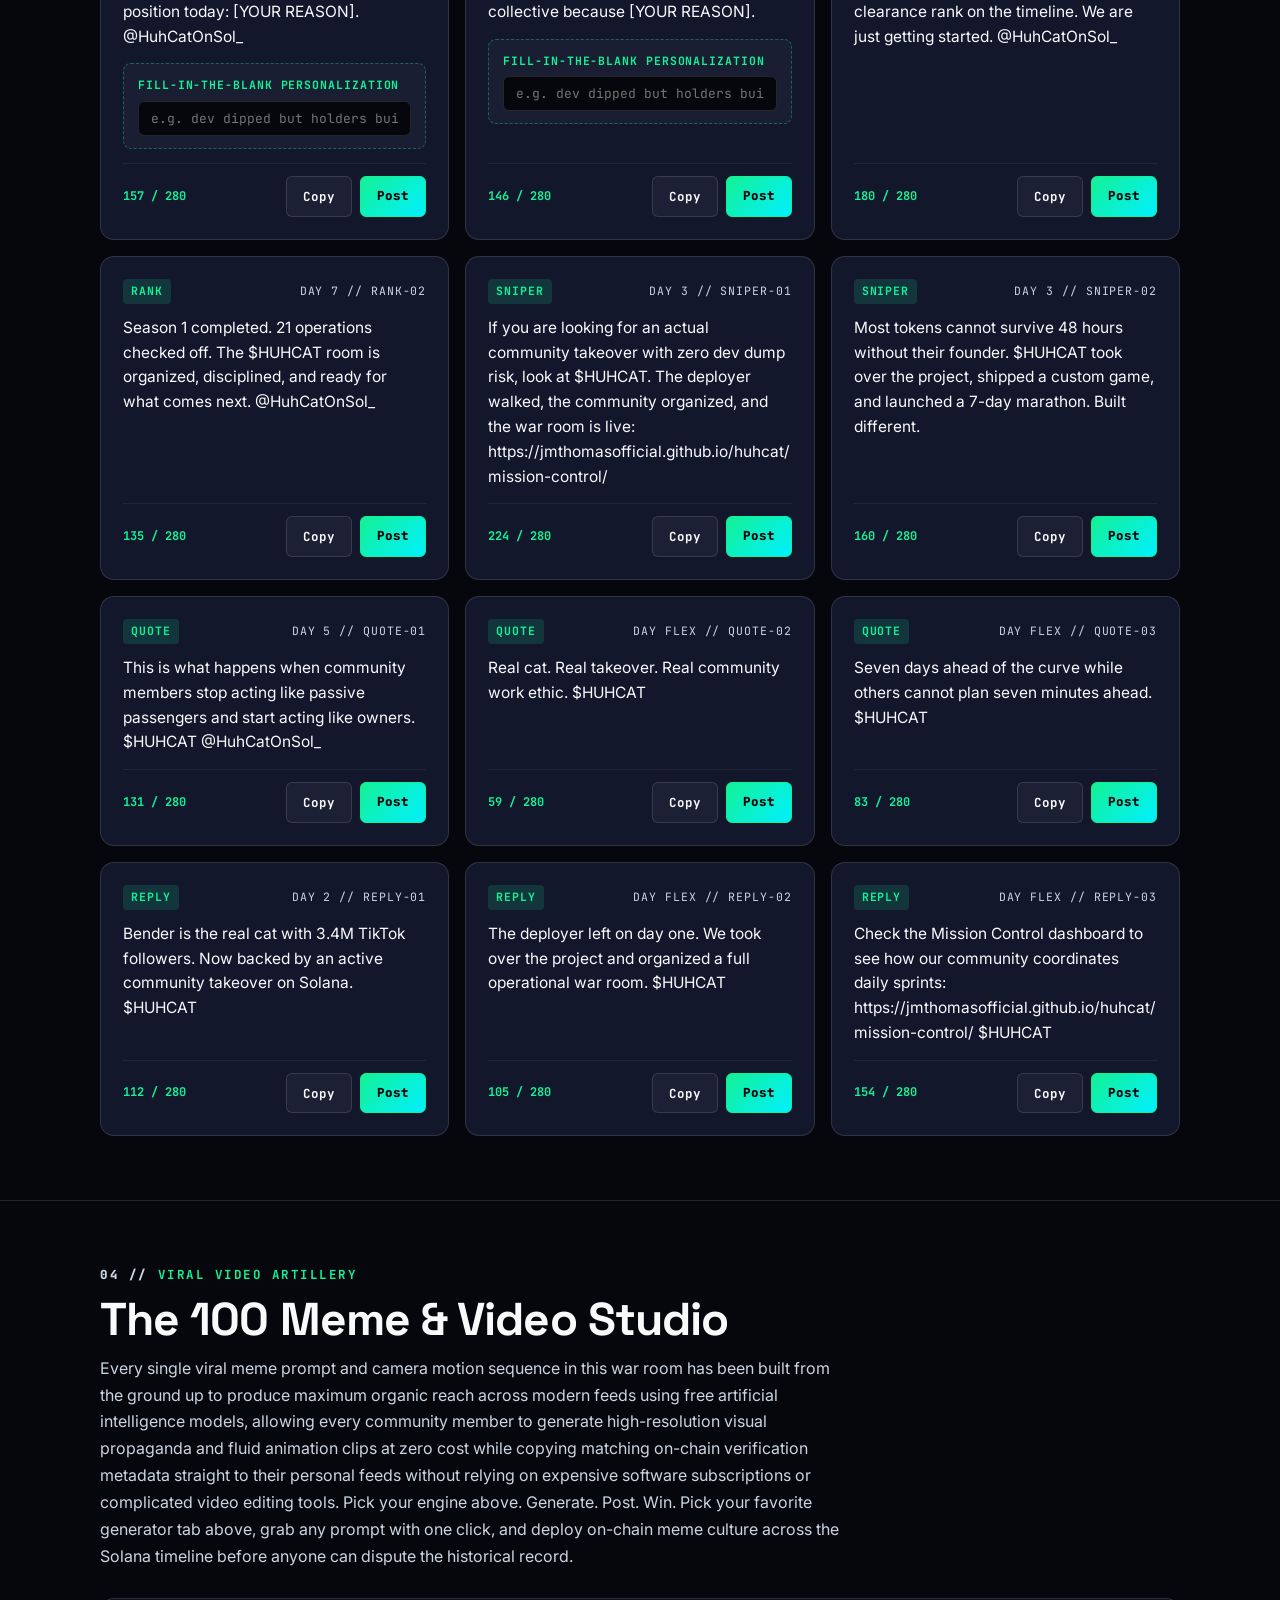
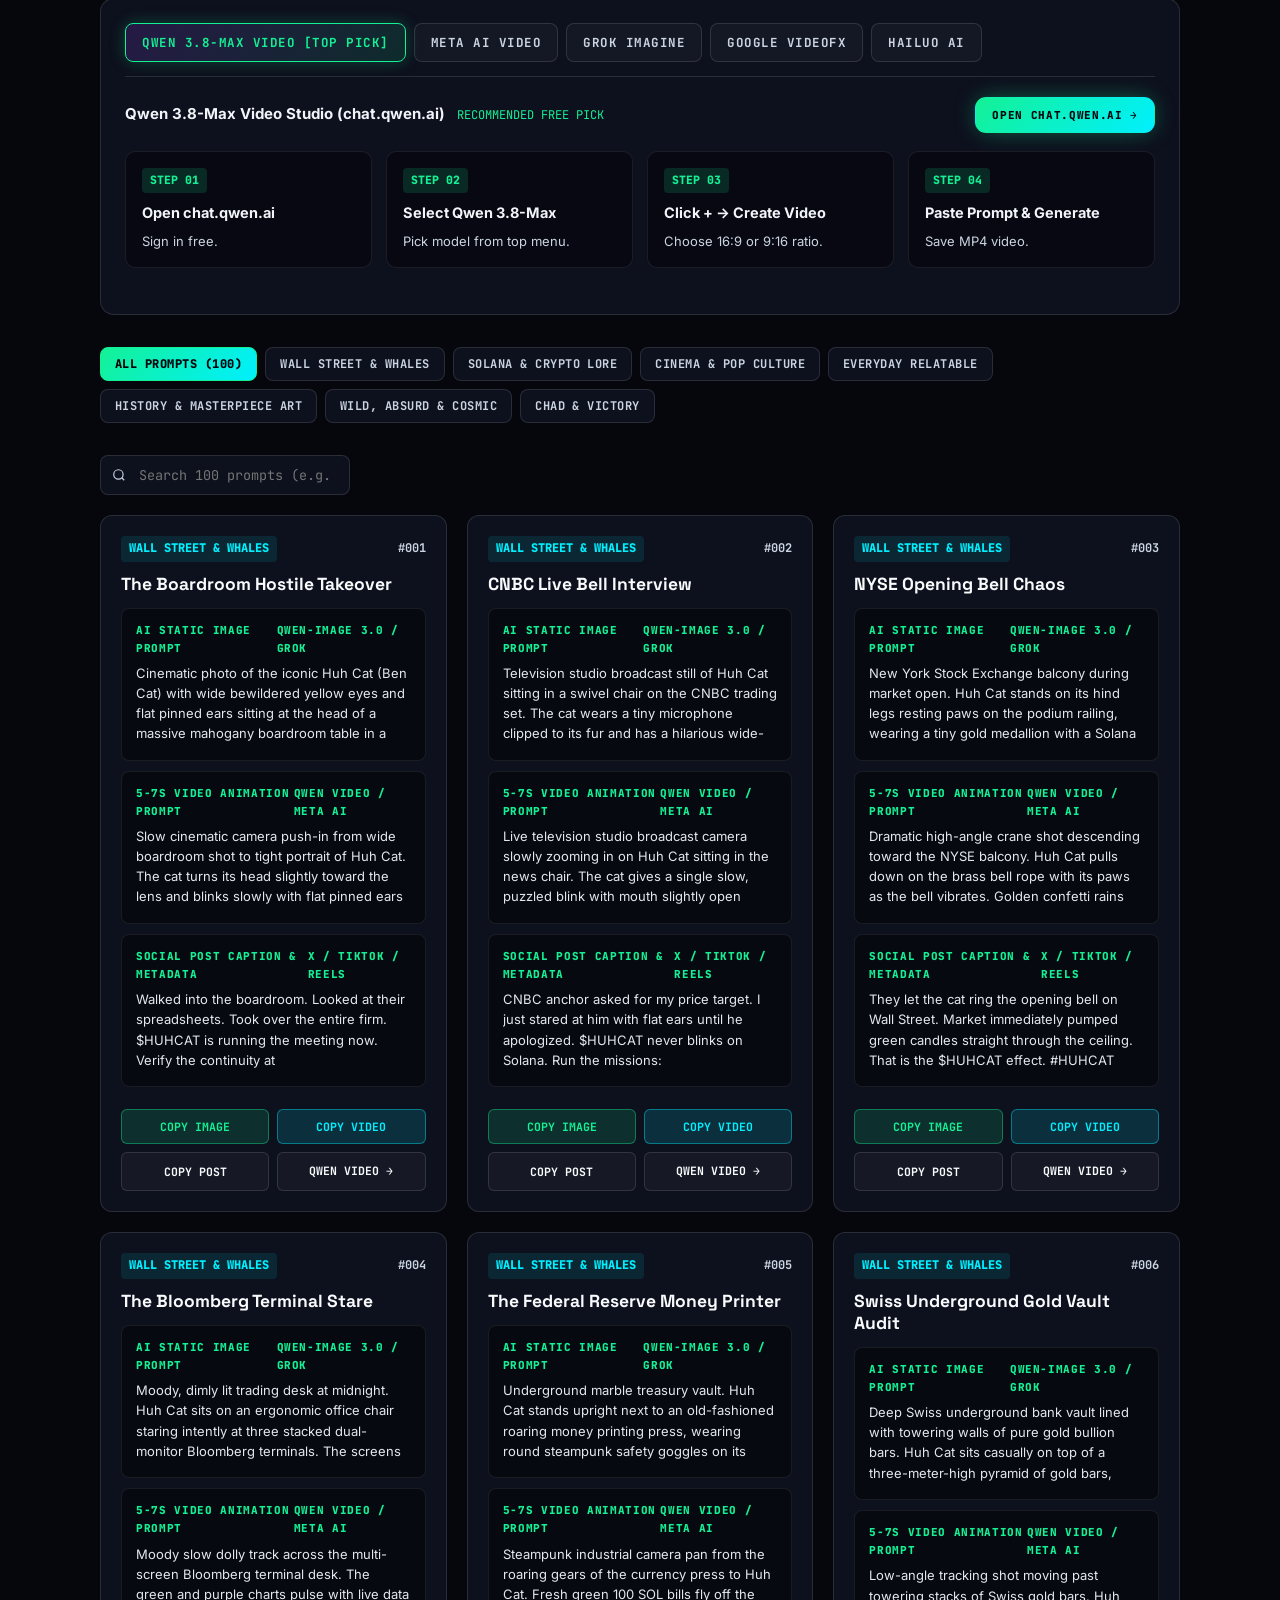
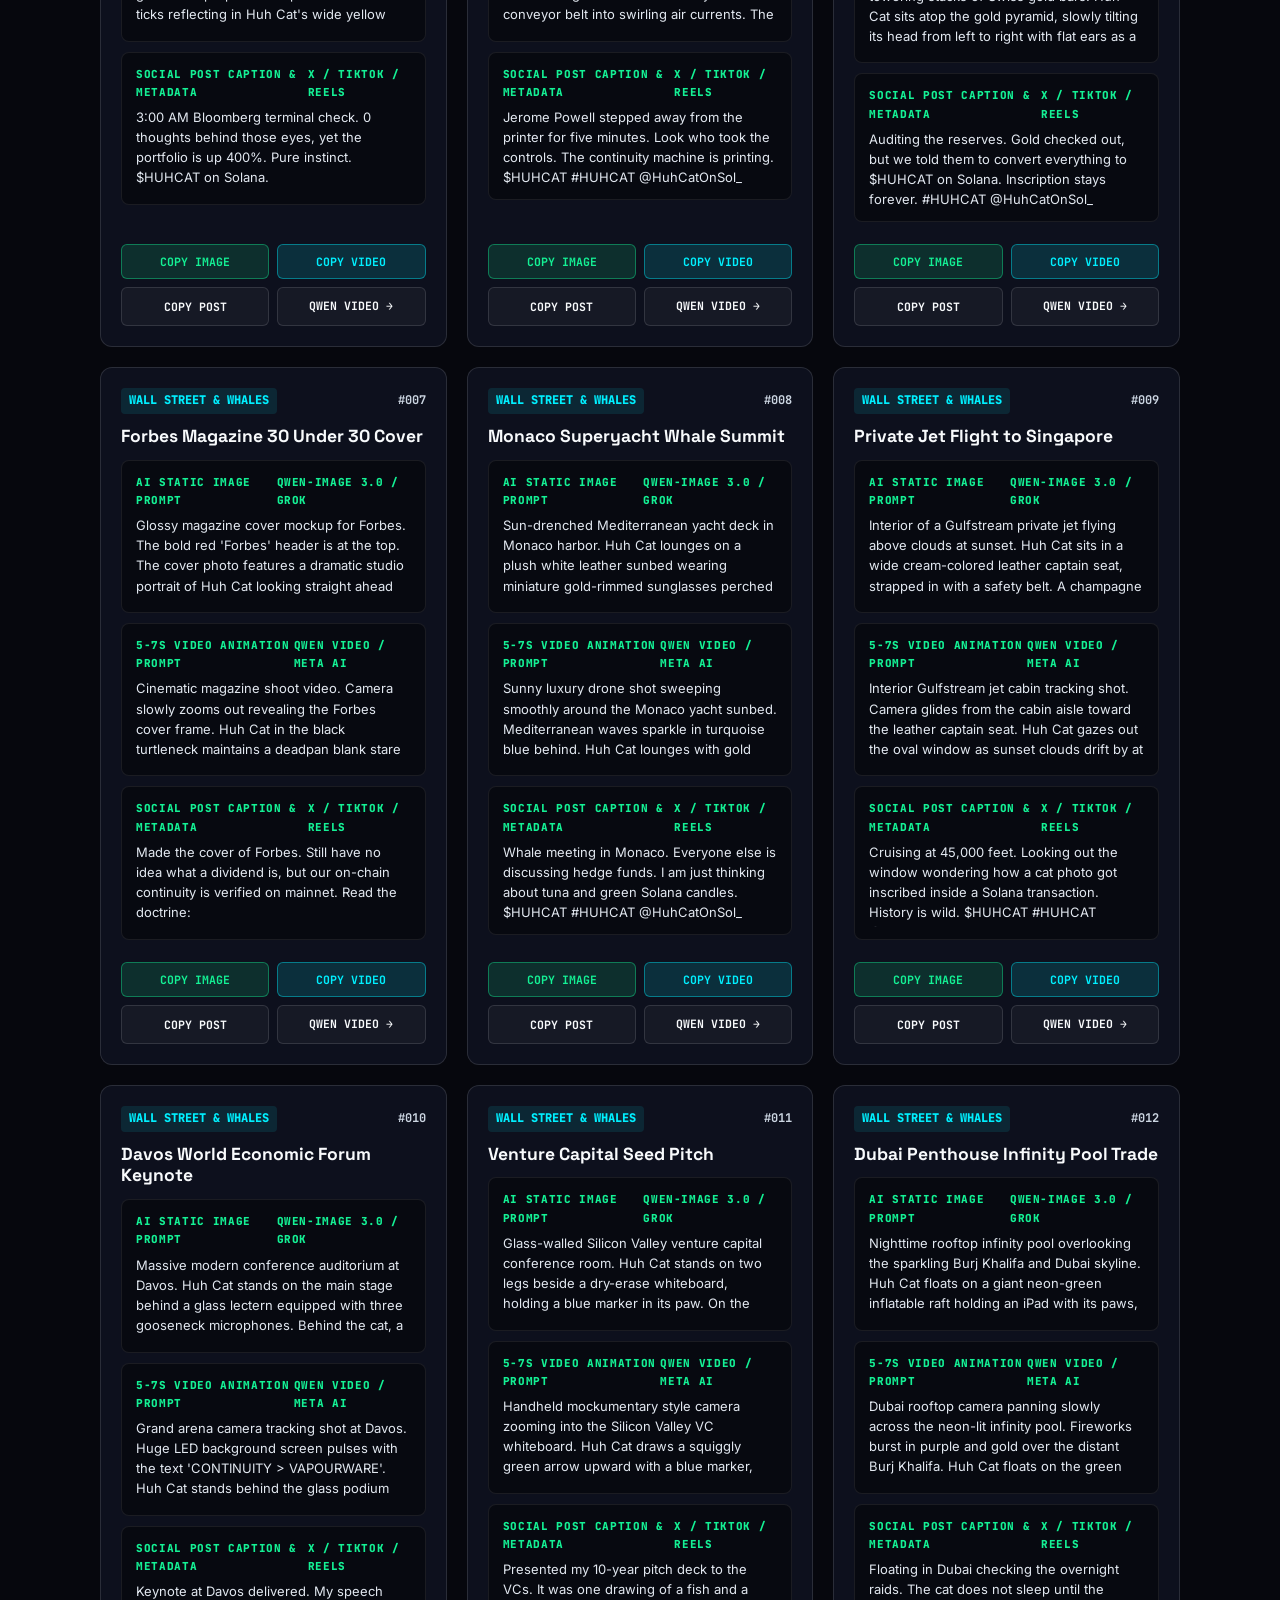
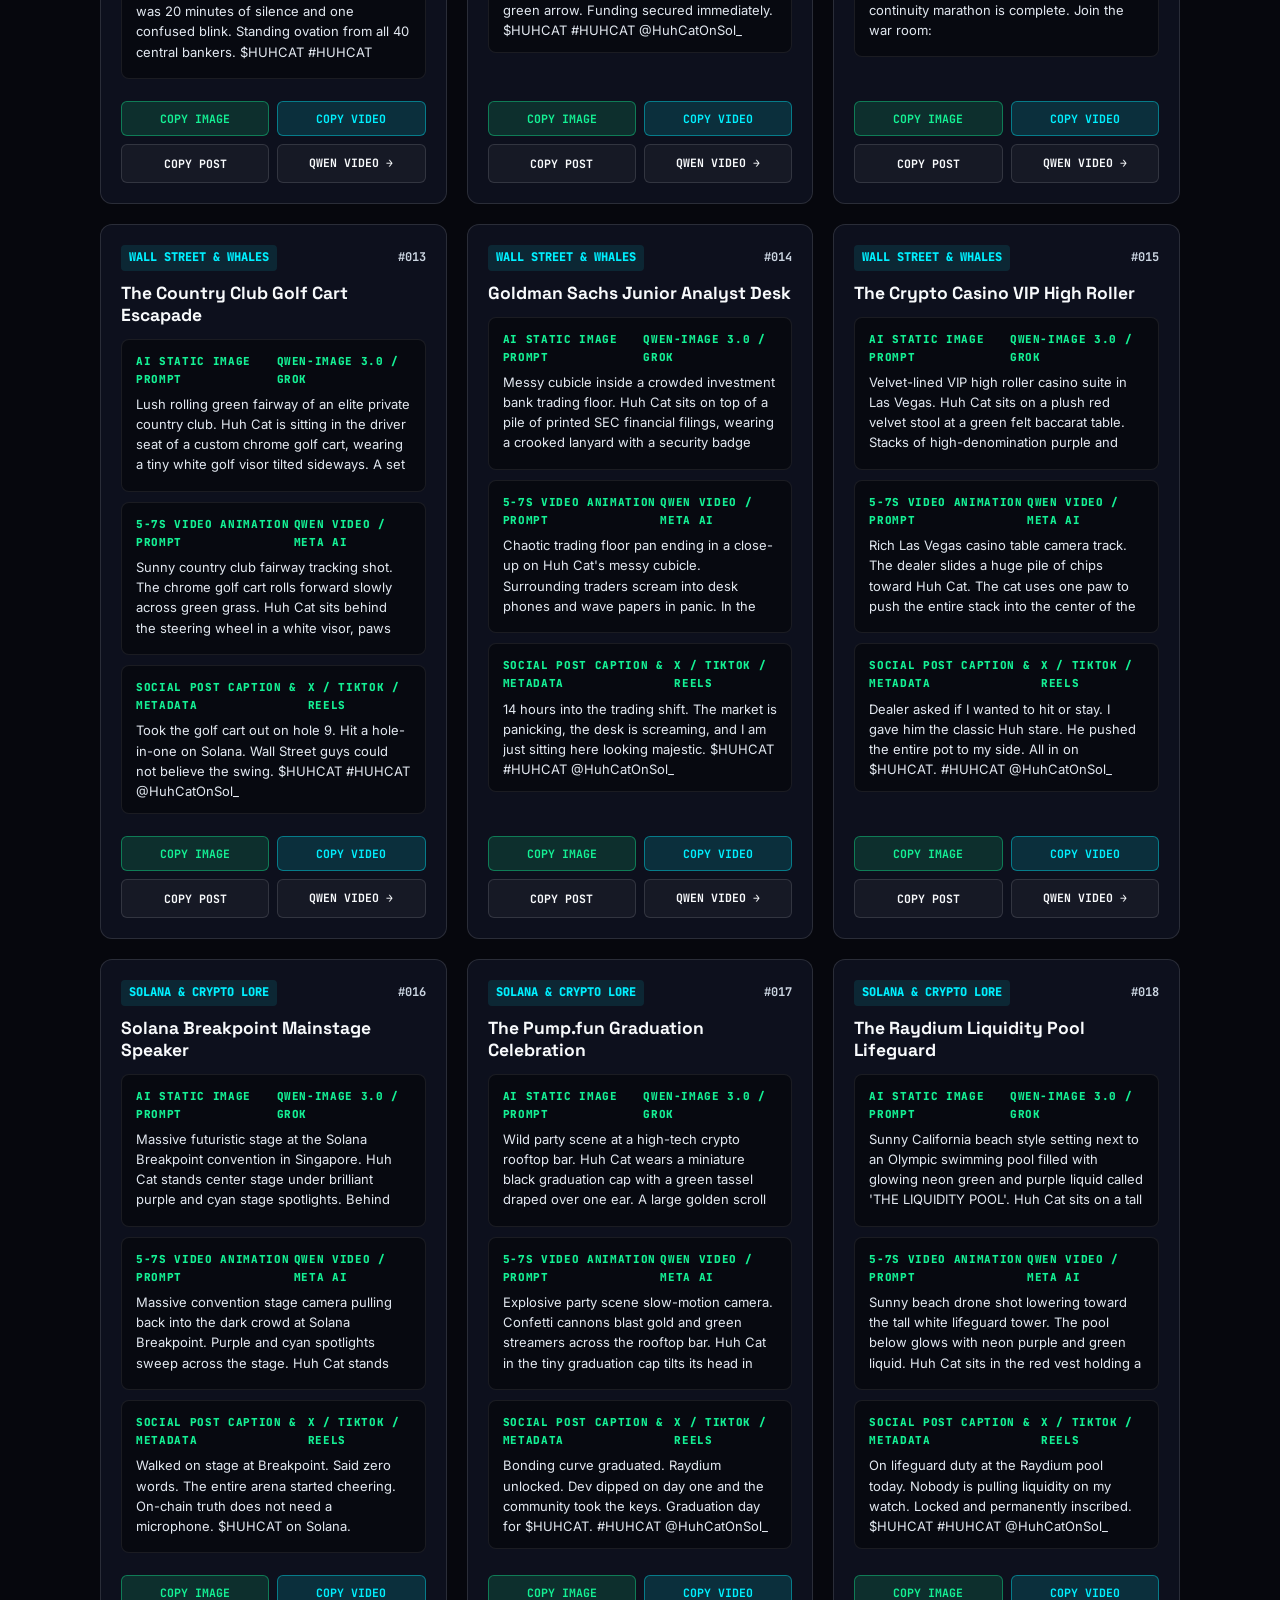
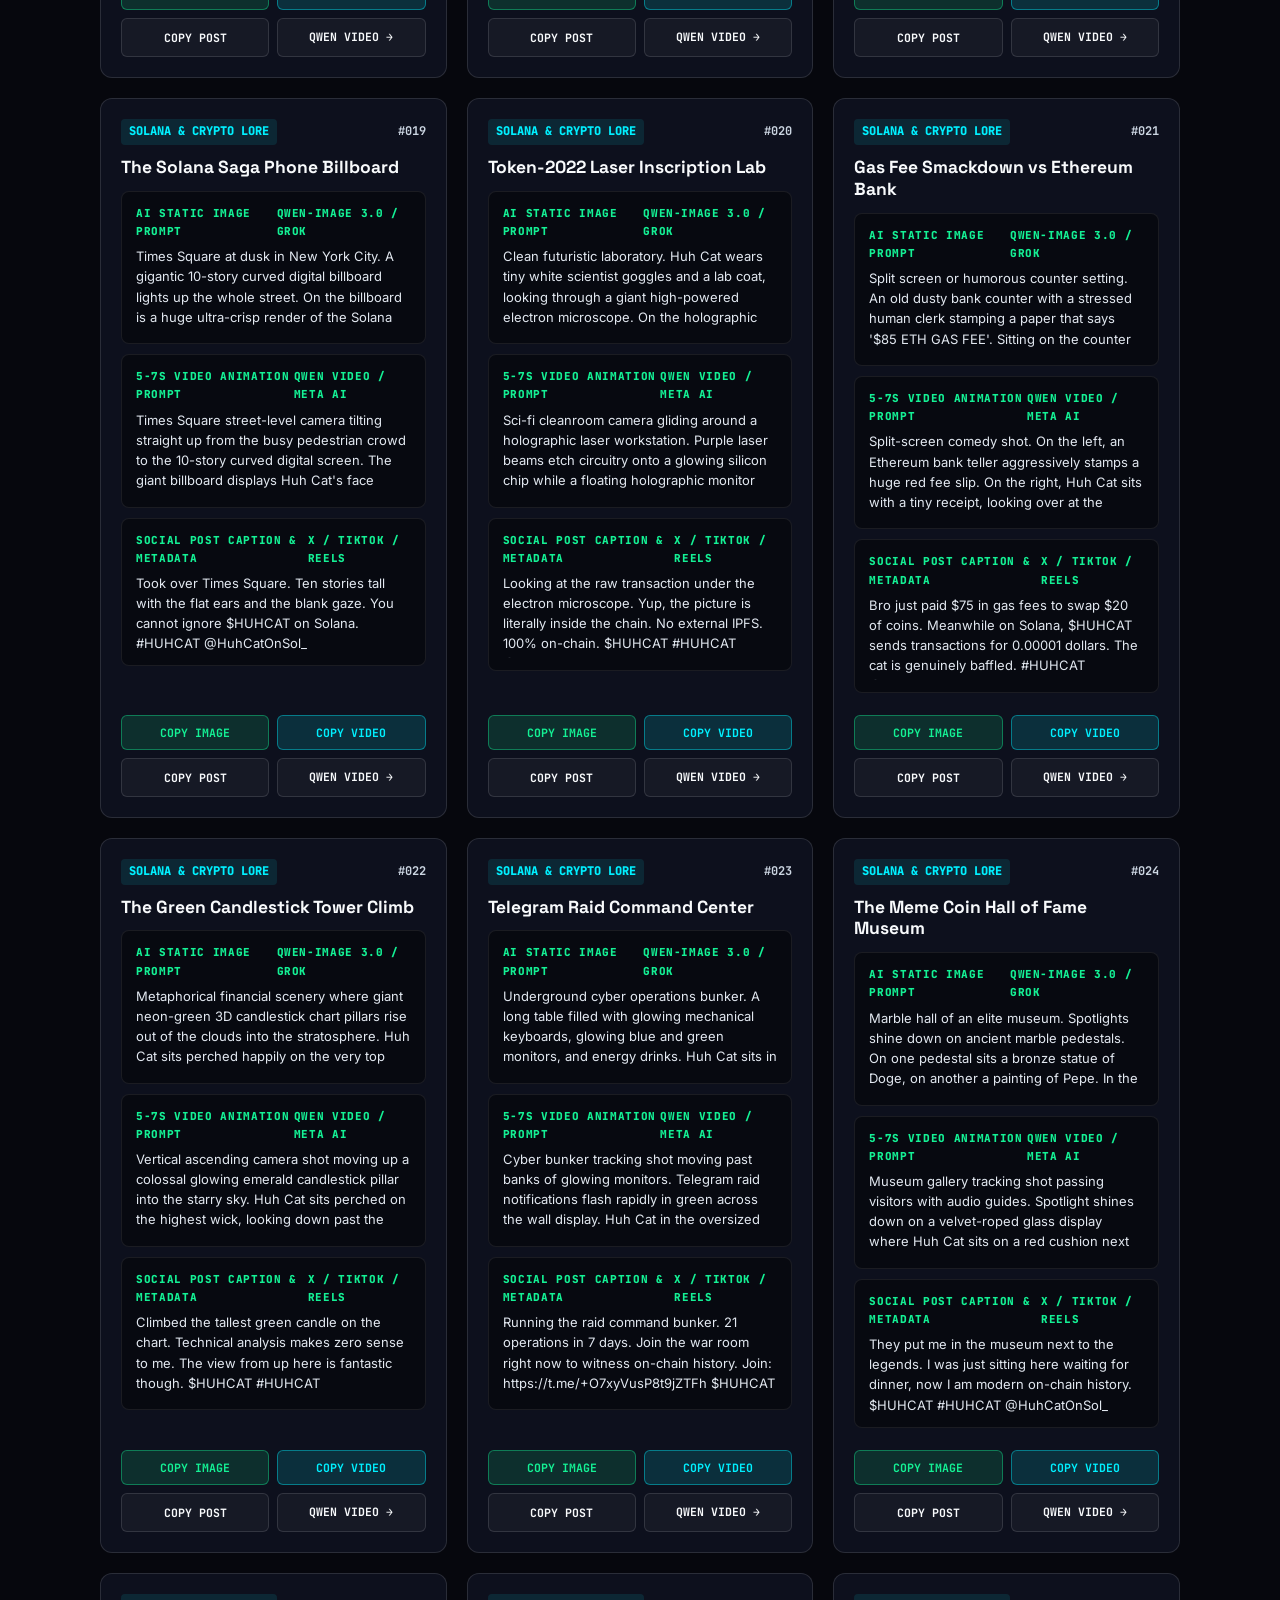
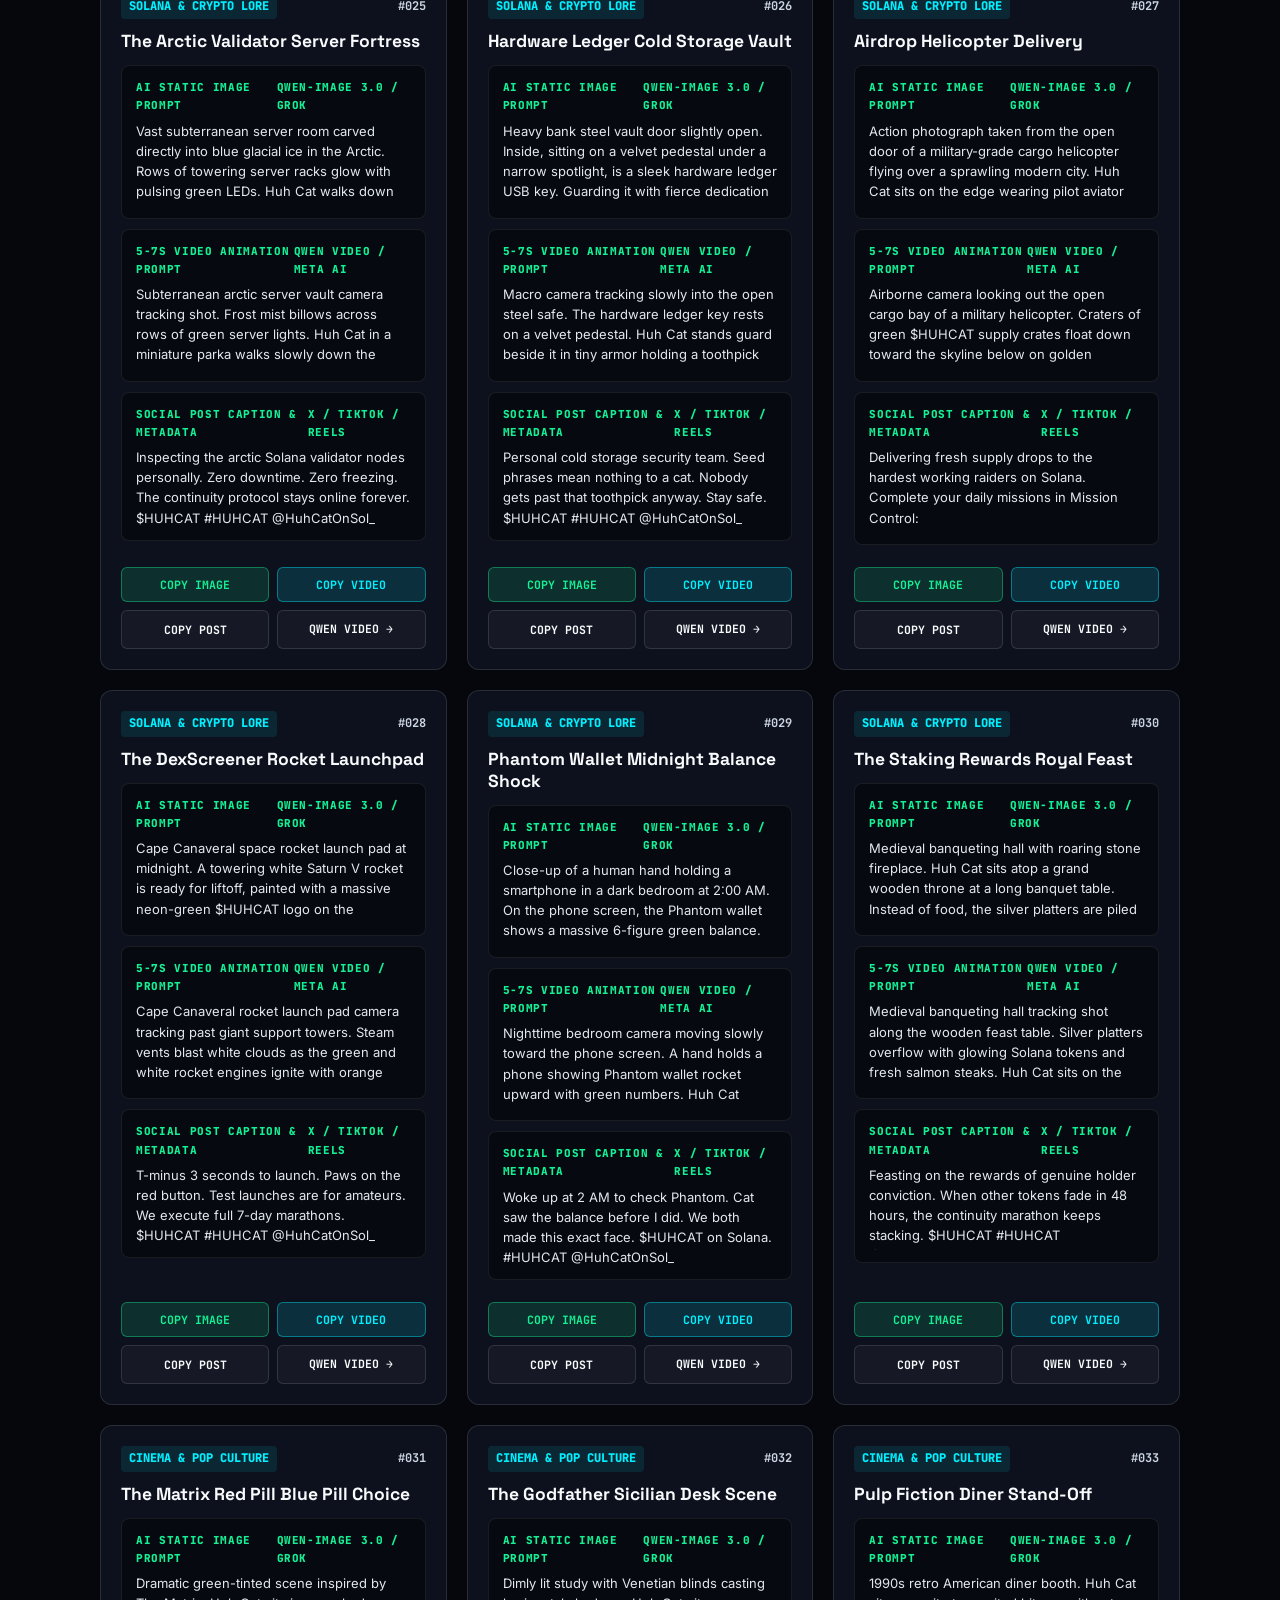
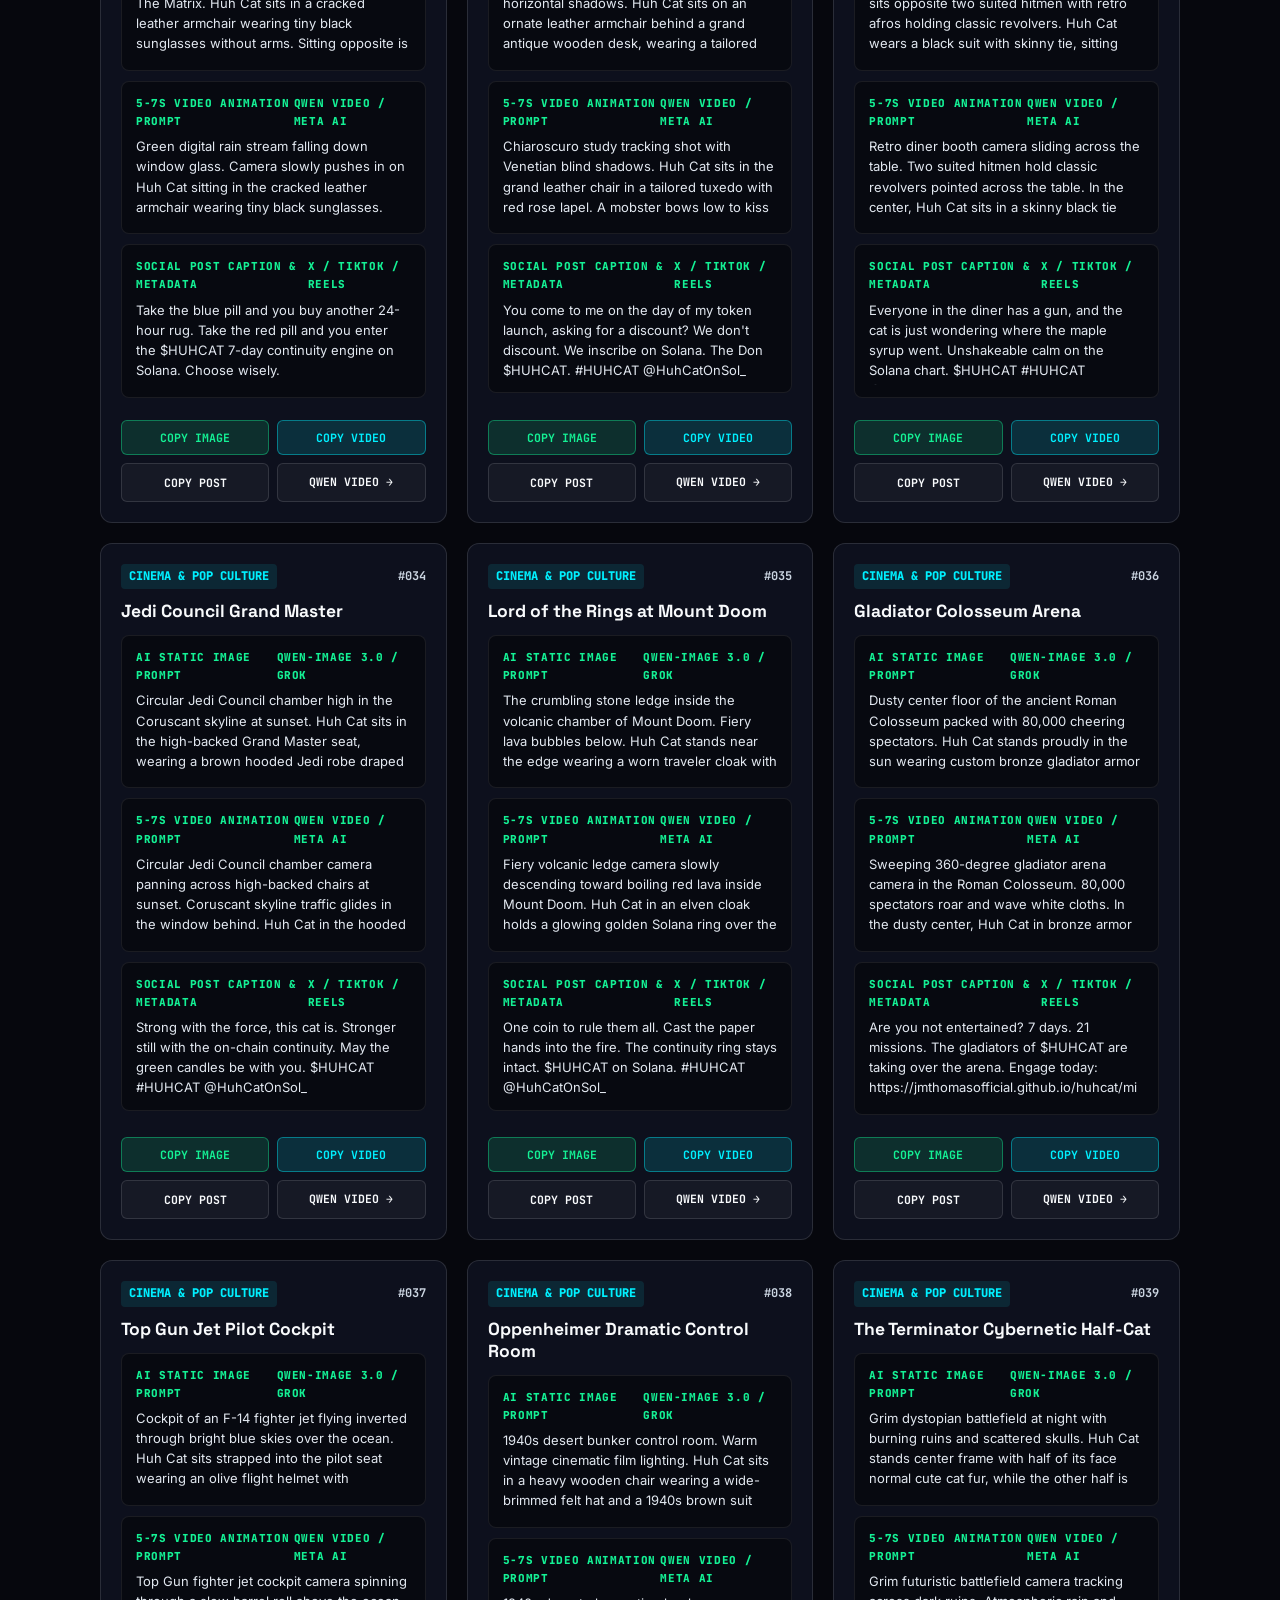
==== commit b01e4d03: "fix(perf): stop the 60fps canvas and live blur on phones Desktop stays cinematic. Phones paint the c" ====
--- a/mission-control/index.html
+++ b/mission-control/index.html
@@ -1274,6 +1274,41 @@
   .pulse-item-countdown { padding:6px 8px; font-size:10.5px; }
   .sfx-toggle { display:none !important; }
 }
+
+/* Phone / coarse pointer: drop live blur and extra full-screen layers.
+   Desktop keeps the candle loop, particles, and glass. */
+@media (max-width:900px), (hover:none) and (pointer:coarse) {
+  .ambient-glow,
+  .ambient-glow-bottom,
+  .cyber-grid,
+  .community-letter-glow { display:none !important; }
+  .bg-static-layer { opacity:0.22; }
+  #pulse {
+    backdrop-filter:none; -webkit-backdrop-filter:none;
+    background:rgba(3, 4, 8, 0.97);
+  }
+  .hero-artwork-ambient {
+    animation:none; filter:none;
+    background:radial-gradient(circle at 48% 42%, rgba(153,69,255,0.35), transparent 70%);
+  }
+  .hero-scanner-line { animation:none; display:none; }
+  .hero-chip,
+  .hero-card-bottom-bar,
+  .community-letter-card,
+  .factory-banner-overlay,
+  .doctrine-banner-overlay {
+    backdrop-filter:none !important; -webkit-backdrop-filter:none !important;
+  }
+  .hero-card-display:hover { transform:none; }
+  .community-letter-card:hover { transform:none; }
+  #particle-canvas { display:none; }
+  #armory, #factory, #distribution, #doctrine { content-visibility:auto; contain-intrinsic-size:1px 800px; }
+}
+@media (prefers-reduced-motion:reduce) {
+  .hero-artwork-ambient,
+  .hero-scanner-line,
+  .pulse-dot { animation:none !important; }
+}
 </style>
 </head>
 <body>
@@ -1992,6 +2027,10 @@
 <div class="toast-notice" id="toast">Copied to clipboard</div>
 
 <script>
+const LEAN_FX = window.matchMedia('(max-width:900px), (hover:none) and (pointer:coarse), (prefers-reduced-motion:reduce)').matches
+  || navigator.connection?.saveData === true;
+if (LEAN_FX) document.documentElement.classList.add('lean-fx');
+
 /* ================================================================
    HUHCAT MISSION CONTROL // WAR ROOM TELEMETRY
    Zero overlap with huhcatonsol.com and huhcatonsol.com/rewards.
@@ -2066,9 +2105,9 @@
 (function initStairStepChart() {
   const canvas = document.getElementById('candle-canvas');
   if (!canvas) return;
-  const ctx = canvas.getContext('2d');
+  const ctx = canvas.getContext('2d', { alpha: true, desynchronized: true });
   let w, h;
-  const dpr = window.devicePixelRatio || 1;
+  const dpr = LEAN_FX ? 1 : Math.min(window.devicePixelRatio || 1, 2);
 
   // 7-Day Sprint Milestones to $100M Market Cap
   const STEPS = [
@@ -2087,9 +2126,9 @@
   function buildChart() {
     w = window.innerWidth;
     h = window.innerHeight;
-    canvas.width = w * dpr;
-    canvas.height = h * dpr;
-    ctx.scale(dpr, dpr);
+    canvas.width = Math.floor(w * dpr);
+    canvas.height = Math.floor(h * dpr);
+    ctx.setTransform(dpr, 0, 0, dpr, 0, 0);
 
     const padX = Math.max(36, w * 0.04);
     const padYTop = Math.max(70, h * 0.09);
@@ -2181,7 +2220,14 @@
     }
   }
 
-  window.addEventListener('resize', buildChart);
+  let resizeTimer = 0;
+  window.addEventListener('resize', () => {
+    clearTimeout(resizeTimer);
+    resizeTimer = setTimeout(() => {
+      buildChart();
+      if (LEAN_FX) render(performance.now());
+    }, 180);
+  });
   buildChart();
 
   let isVisible = true;
@@ -2190,6 +2236,7 @@
   });
 
   let startTime = performance.now();
+  let candleRaf = 0;
 
   function render(now) {
     if (isVisible) {
@@ -2243,8 +2290,10 @@
         }
         ctx.strokeStyle = 'rgba(20, 241, 149, 0.35)';
         ctx.lineWidth = 2;
-        ctx.shadowColor = 'rgba(20, 241, 149, 0.45)';
-        ctx.shadowBlur = 6;
+        if (!LEAN_FX) {
+          ctx.shadowColor = 'rgba(20, 241, 149, 0.45)';
+          ctx.shadowBlur = 6;
+        }
         ctx.stroke();
         ctx.shadowBlur = 0;
       }
@@ -2278,7 +2327,7 @@
         ctx.stroke();
 
         ctx.fillStyle = fillColor;
-        if (c.isGod || c.isApex) {
+        if (!LEAN_FX && (c.isGod || c.isApex)) {
           ctx.shadowColor = 'rgba(20, 241, 149, 0.6)';
           ctx.shadowBlur = c.isApex ? 12 : 8;
         }
@@ -2287,7 +2336,7 @@
         ctx.shadowBlur = 0;
       }
 
-      if (chartPoints.length > 1) {
+      if (!LEAN_FX && chartPoints.length > 1) {
         const loopDur = 8;
         const progress = (elapsed % loopDur) / loopDur;
         const totalSegments = chartPoints.length - 1;
@@ -2328,7 +2377,7 @@
 
       if (chartPoints.length > 0) {
         const apexPt = chartPoints[chartPoints.length - 1];
-        const pingTime = (elapsed * 1.5) % 2;
+        const pingTime = LEAN_FX ? 0.4 : (elapsed * 1.5) % 2;
         const pingRadius = 8 + pingTime * 22;
         const pingAlpha = Math.max(0, 1 - pingTime / 2);
 
@@ -2339,8 +2388,10 @@
         ctx.stroke();
 
         ctx.fillStyle = '#14f195';
-        ctx.shadowColor = 'rgba(20, 241, 149, 0.85)';
-        ctx.shadowBlur = 10;
+        if (!LEAN_FX) {
+          ctx.shadowColor = 'rgba(20, 241, 149, 0.85)';
+          ctx.shadowBlur = 10;
+        }
         ctx.beginPath();
         ctx.arc(apexPt.x - 12, apexPt.y, 4, 0, Math.PI * 2);
         ctx.fill();
@@ -2355,16 +2406,24 @@
         ctx.fillText('7-DAY APEX', apexPt.x - 24, apexPt.y + 2);
       }
     }
-    requestAnimationFrame(render);
-  }
-  requestAnimationFrame(render);
+    if (!LEAN_FX && isVisible) candleRaf = requestAnimationFrame(render);
+    else candleRaf = 0;
+  }
+  if (LEAN_FX) render(performance.now());
+  else candleRaf = requestAnimationFrame(render);
+
+  document.addEventListener('visibilitychange', () => {
+    if (!LEAN_FX && !document.hidden && !candleRaf) candleRaf = requestAnimationFrame(render);
+  });
 })();
 
 // ---- CANVAS PARTICLE ENGINE ----
 const pCanvas = document.getElementById('particle-canvas');
-const pCtx = pCanvas.getContext('2d');
+const pCtx = pCanvas && !LEAN_FX ? pCanvas.getContext('2d') : null;
 let particles = [];
+let particleRaf = 0;
 function resizeCanvas() {
+  if (!pCanvas || LEAN_FX) return;
   pCanvas.width = window.innerWidth;
   pCanvas.height = window.innerHeight;
 }
@@ -2372,6 +2431,7 @@
 resizeCanvas();
 
 function triggerSparks(x, y) {
+  if (LEAN_FX || !pCtx) return;
   for (let i = 0; i < 40; i++) {
     const angle = Math.random() * Math.PI * 2;
     const speed = 2 + Math.random() * 6;
@@ -2385,8 +2445,14 @@
       color: Math.random() > 0.3 ? '#39ff88' : '#00e5ff'
     });
   }
+  if (!particleRaf) particleRaf = requestAnimationFrame(updateParticles);
 }
 function updateParticles() {
+  particleRaf = 0;
+  if (!pCtx || !particles.length) {
+    if (pCtx) pCtx.clearRect(0, 0, pCanvas.width, pCanvas.height);
+    return;
+  }
   pCtx.clearRect(0, 0, pCanvas.width, pCanvas.height);
   for (let i = particles.length - 1; i >= 0; i--) {
     const p = particles[i];
@@ -2405,9 +2471,8 @@
     pCtx.fill();
   }
   pCtx.globalAlpha = 1;
-  requestAnimationFrame(updateParticles);
-}
-requestAnimationFrame(updateParticles);
+  if (particles.length) particleRaf = requestAnimationFrame(updateParticles);
+}
 
 // ---- PERSISTENT STATE ----
 function loadState() {
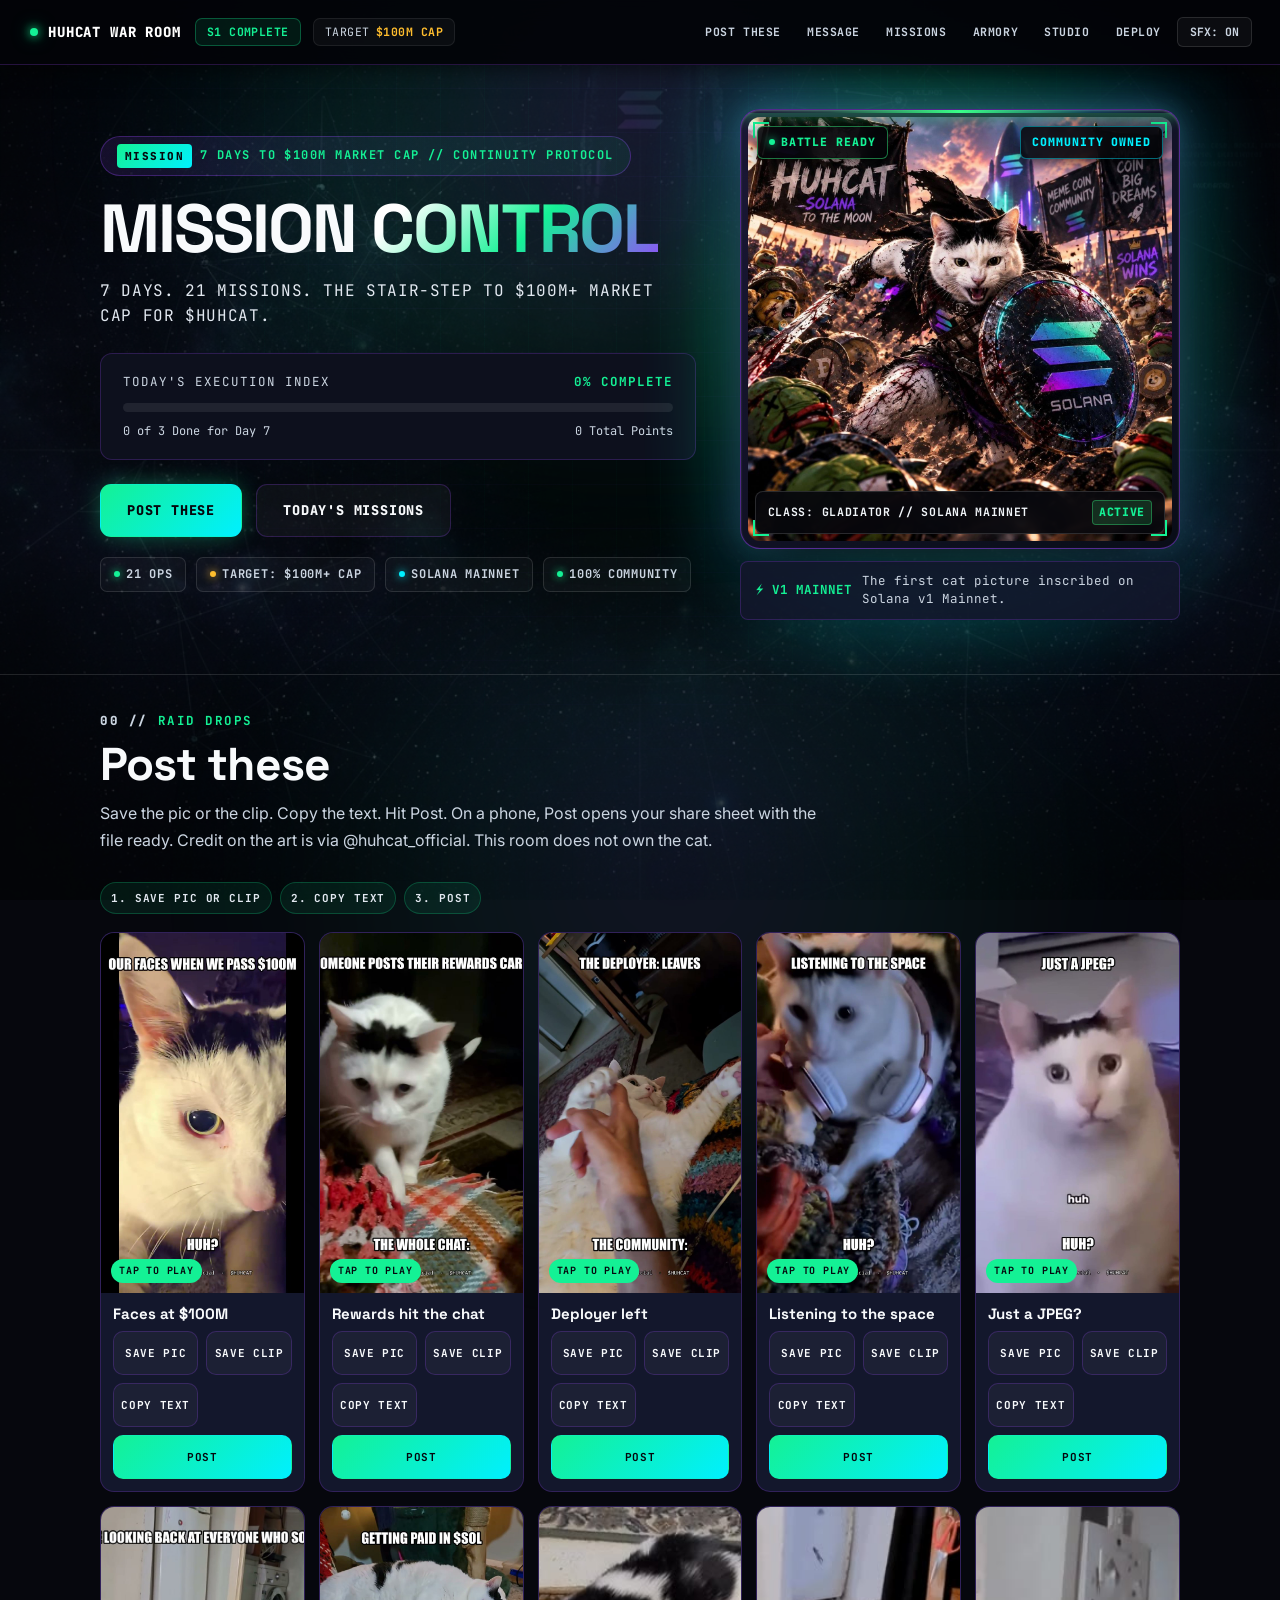
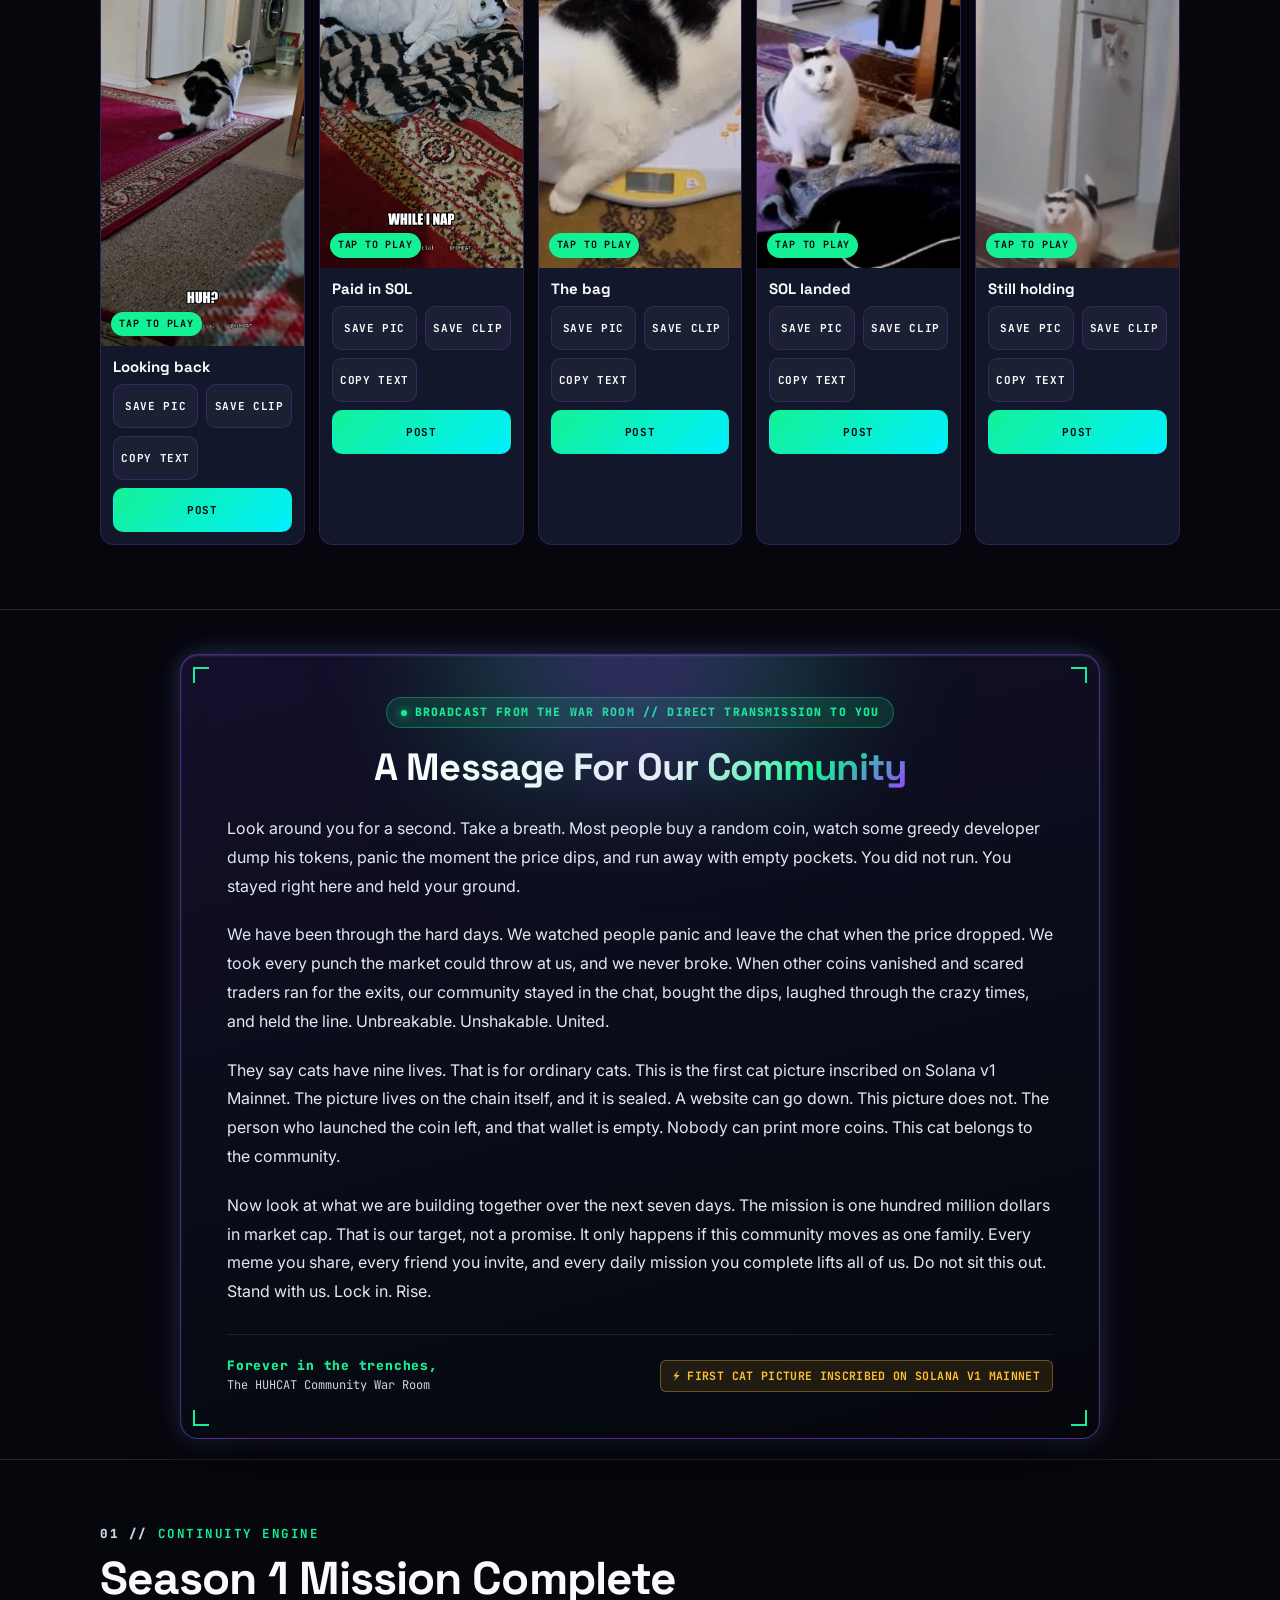
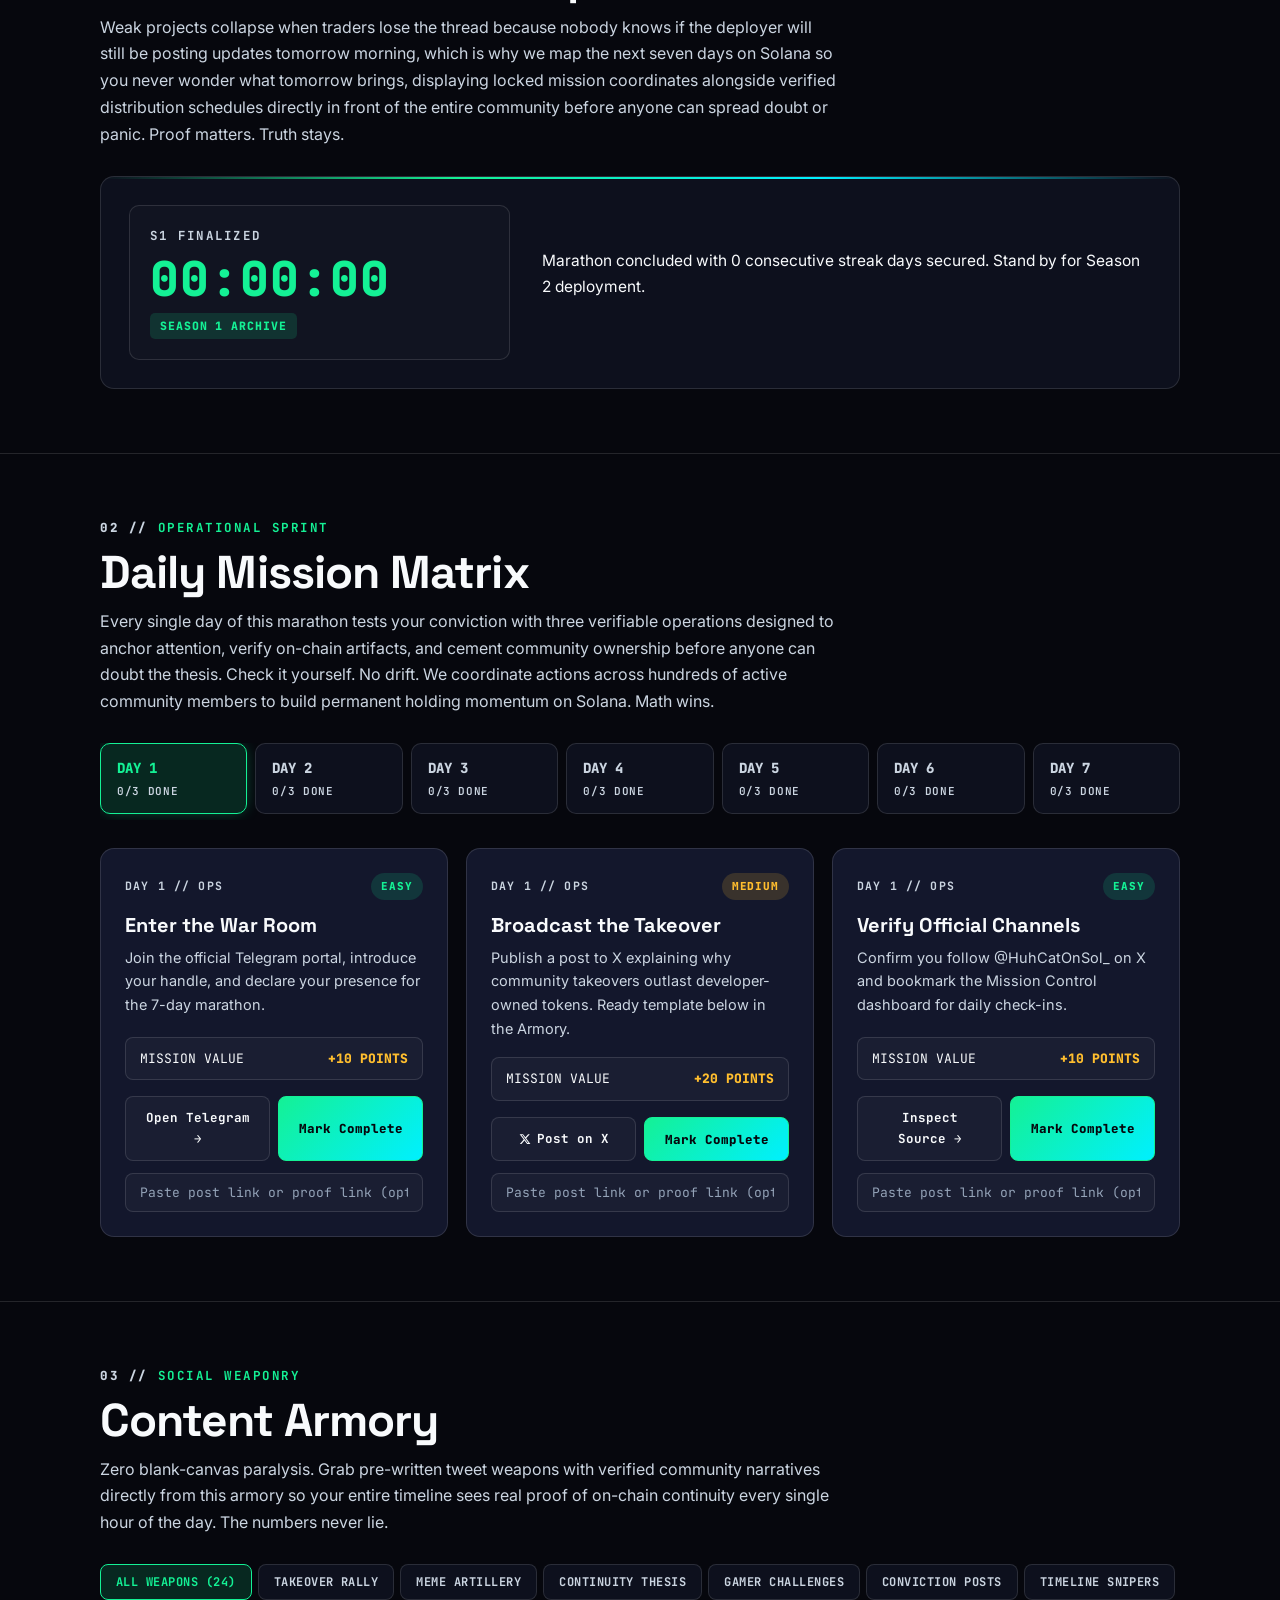
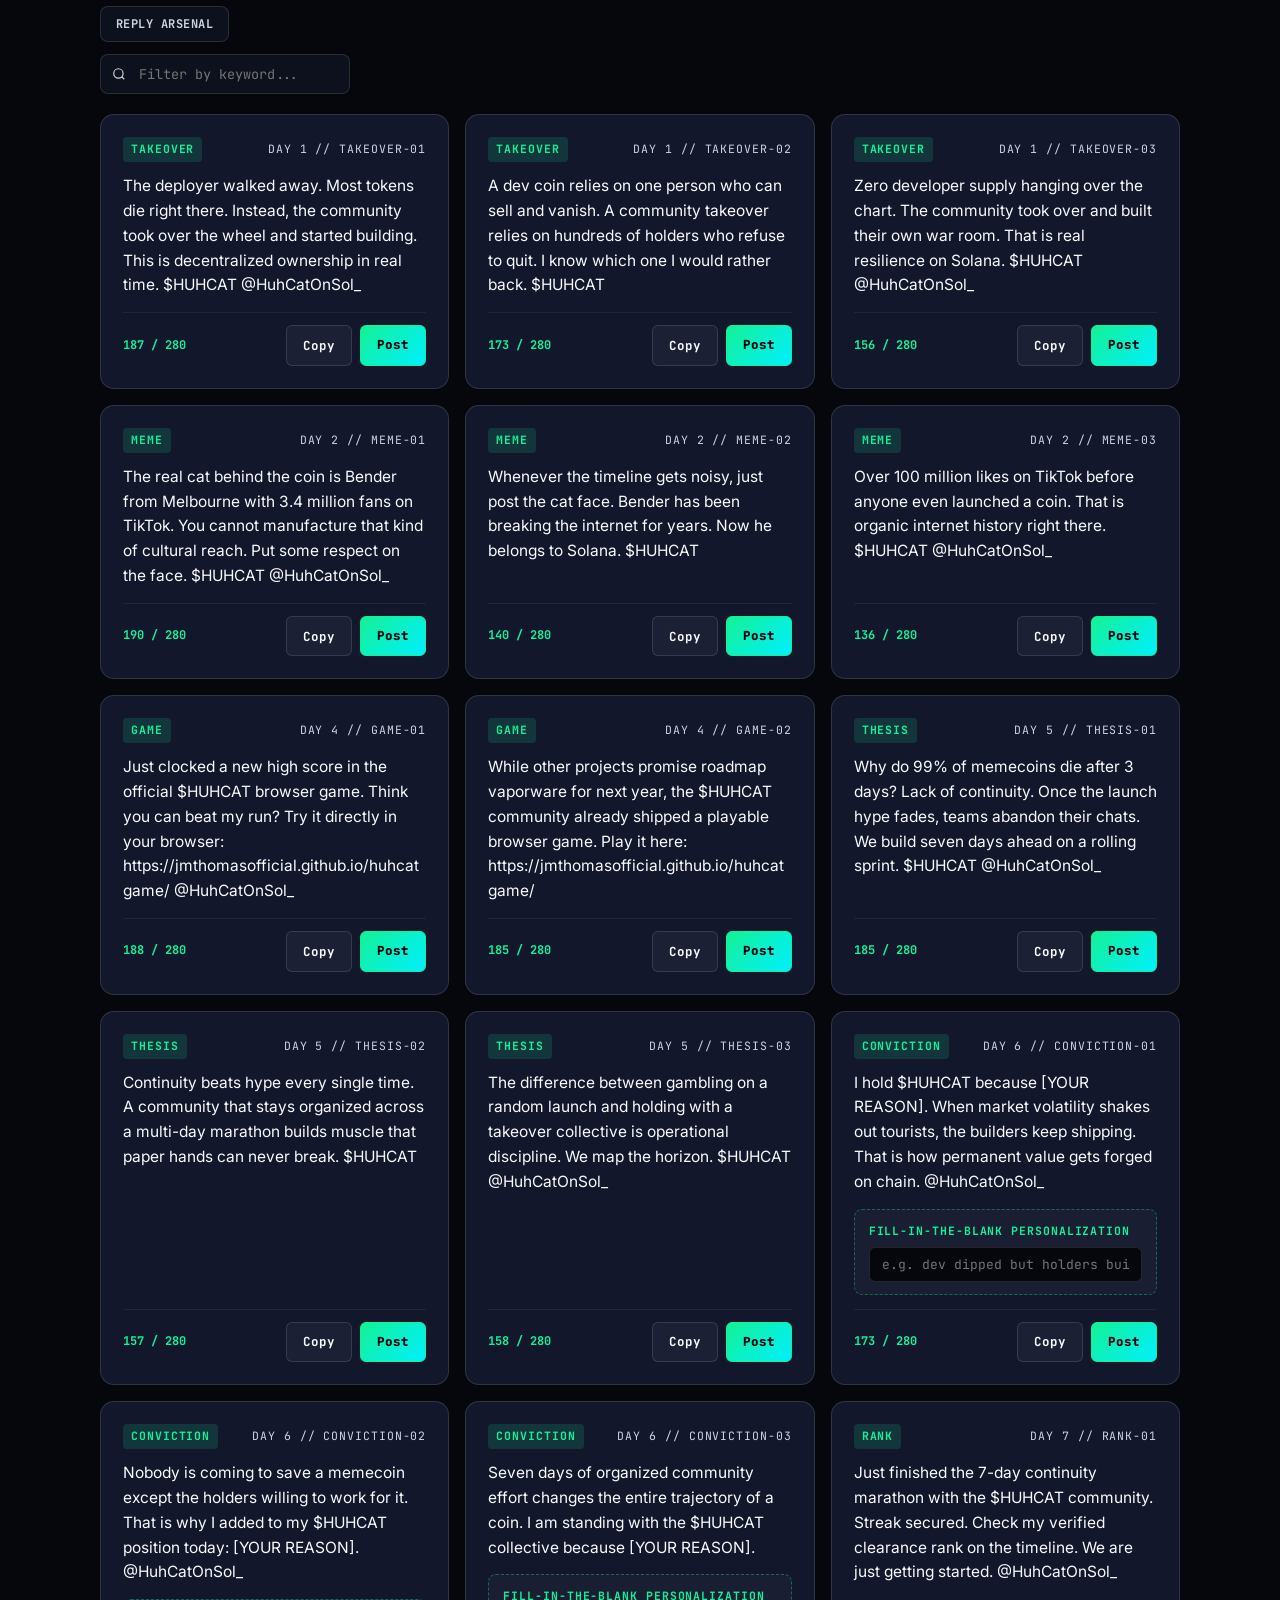
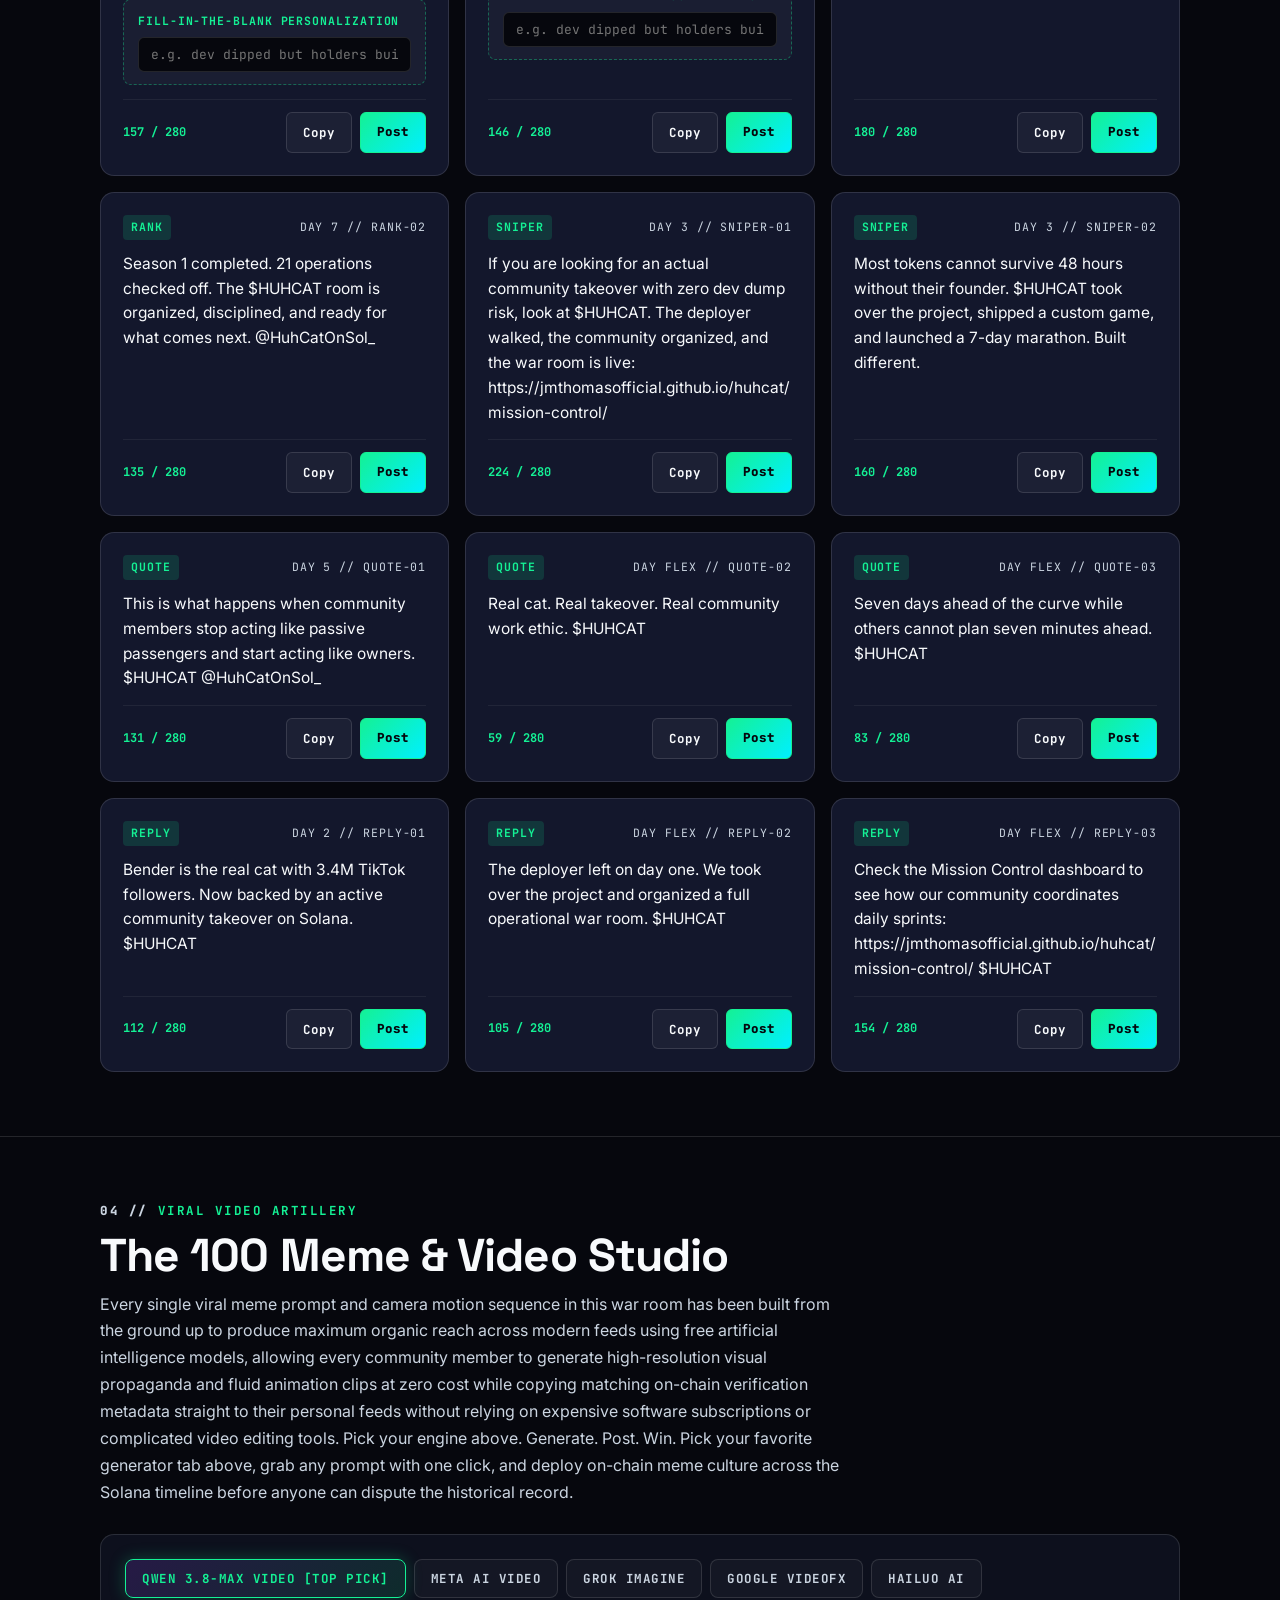
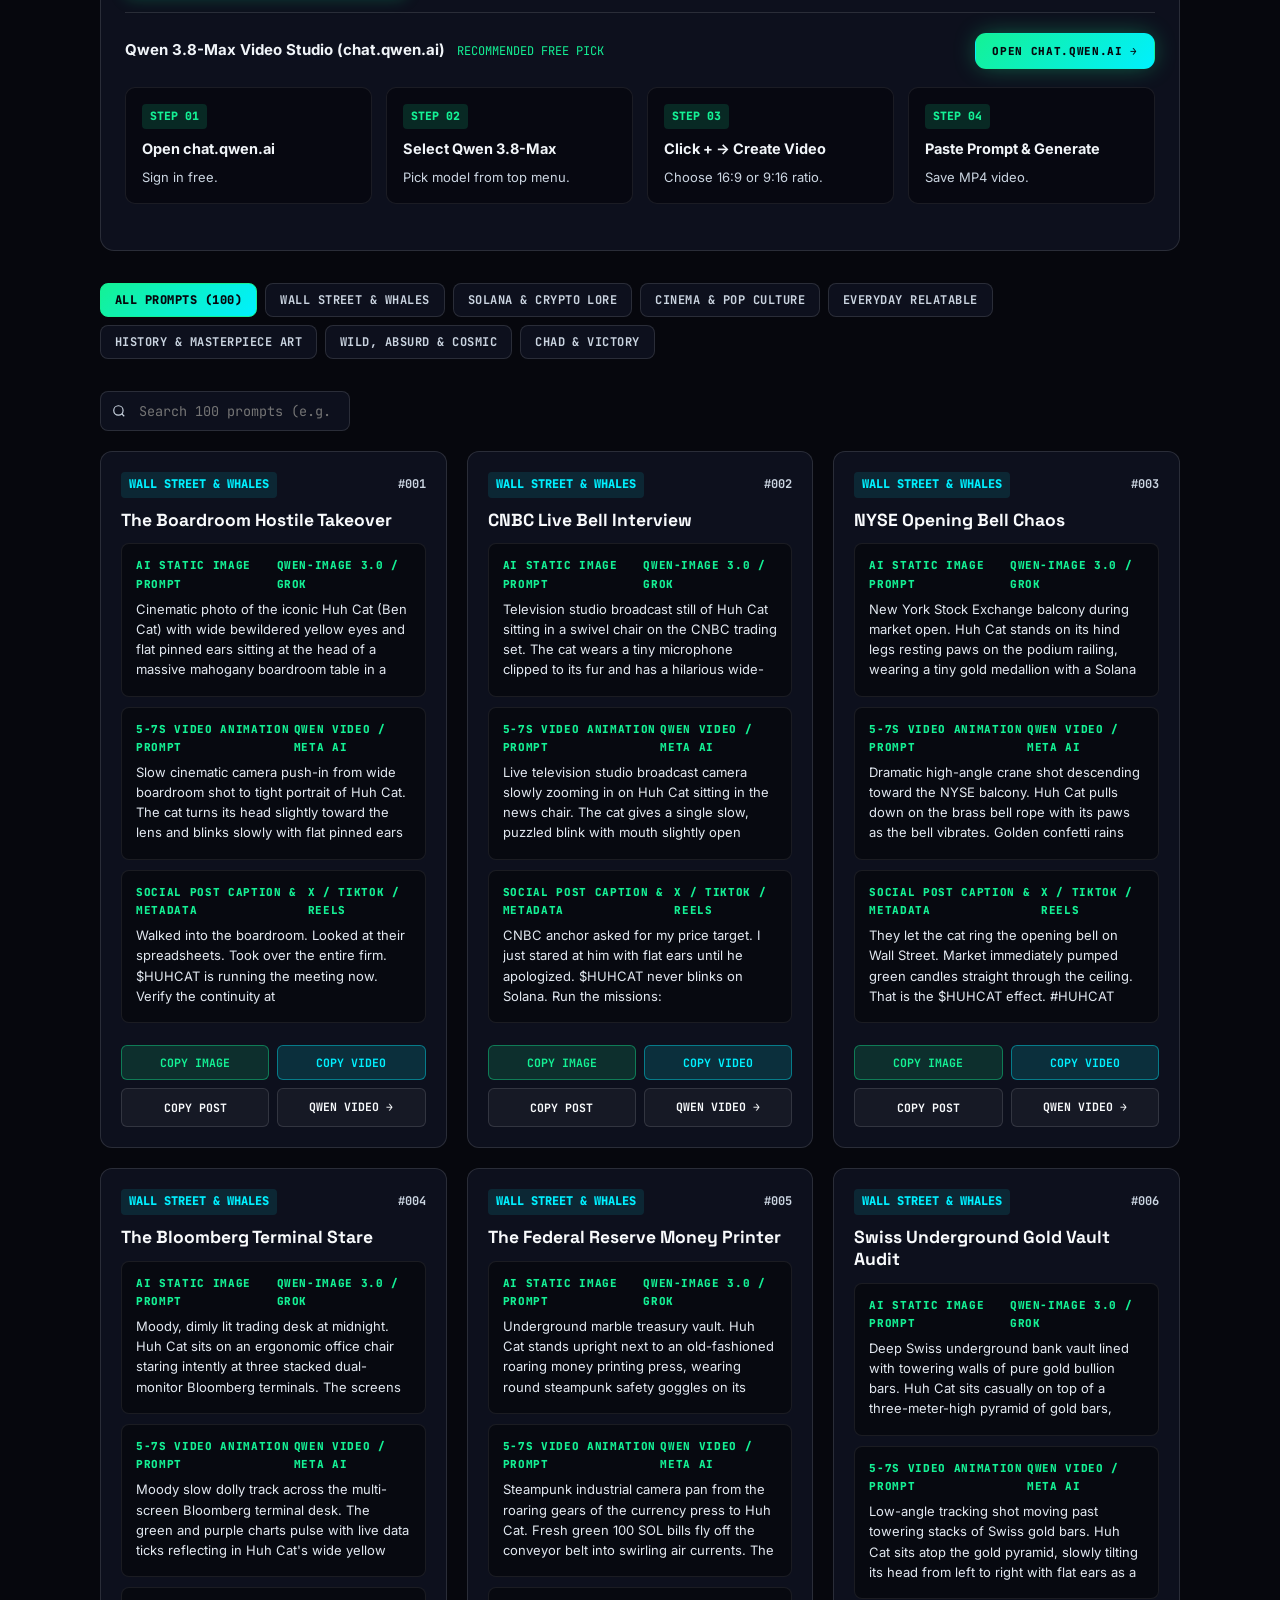
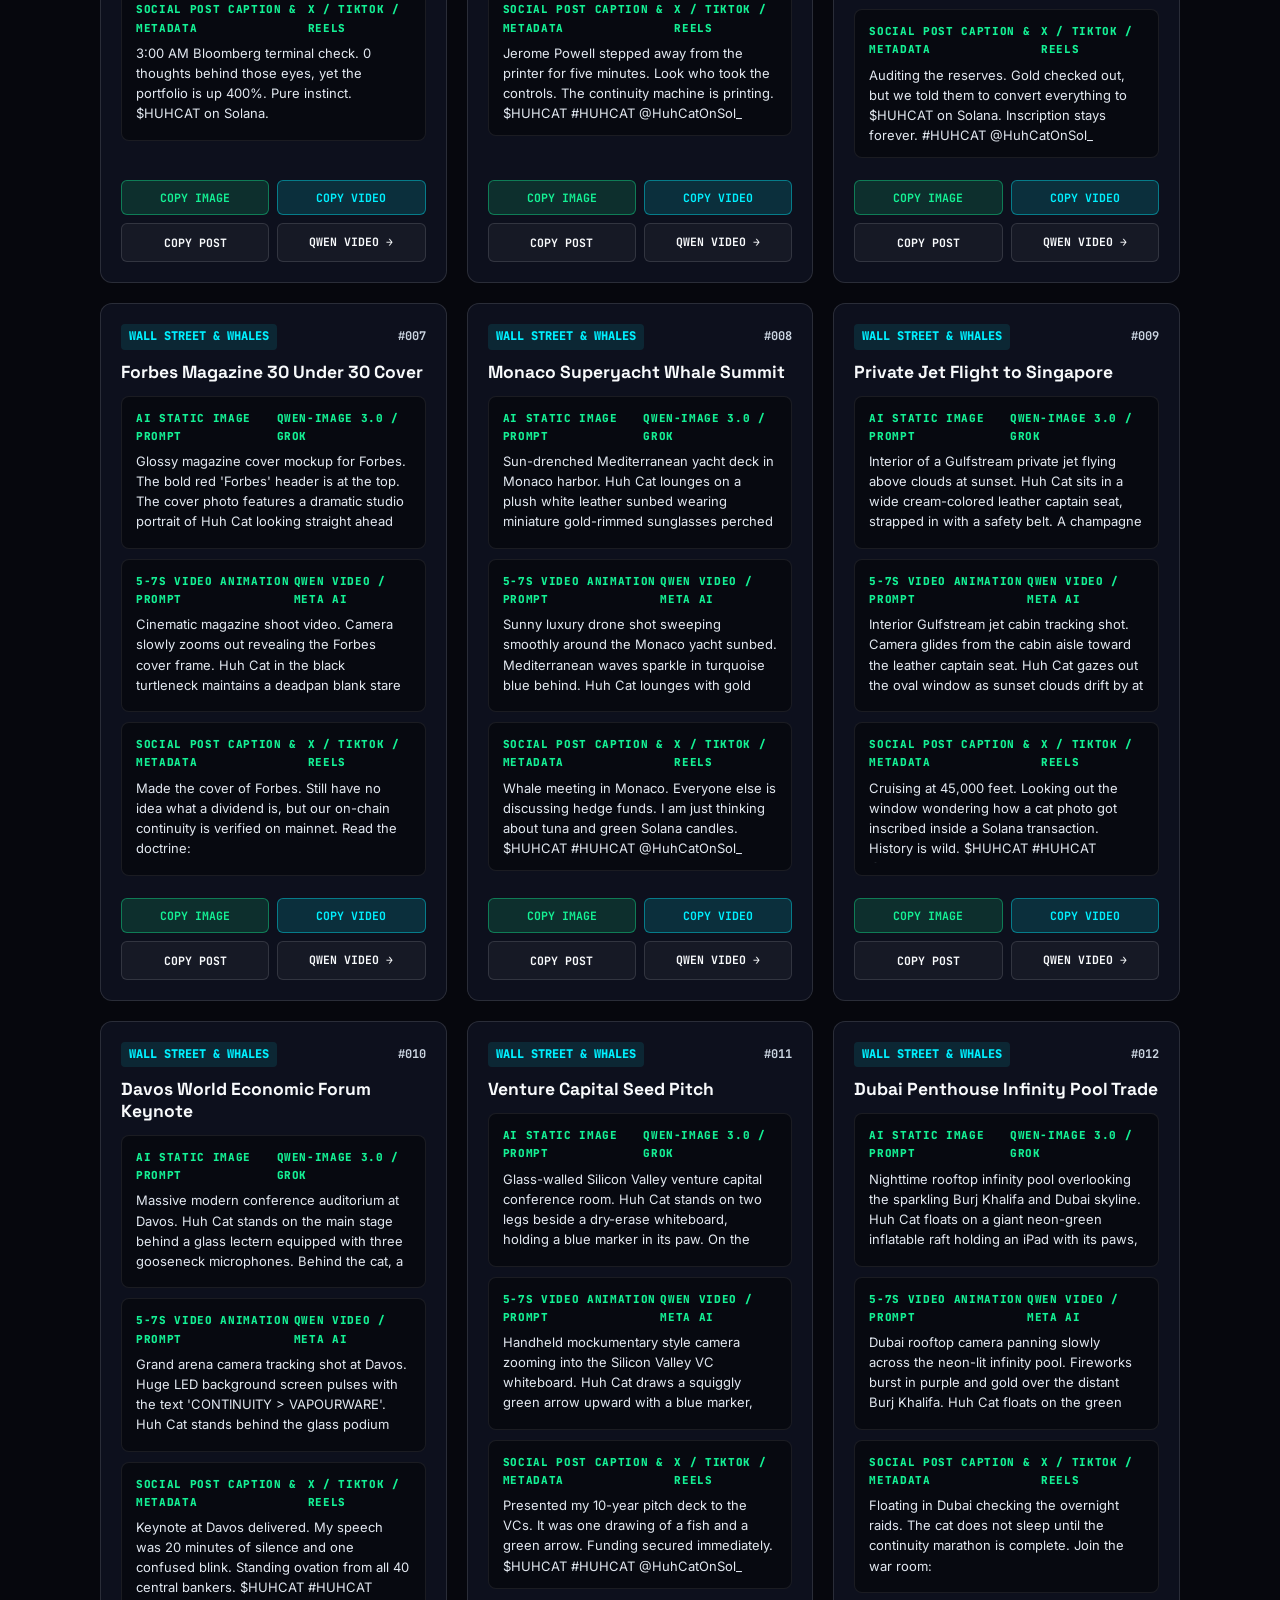
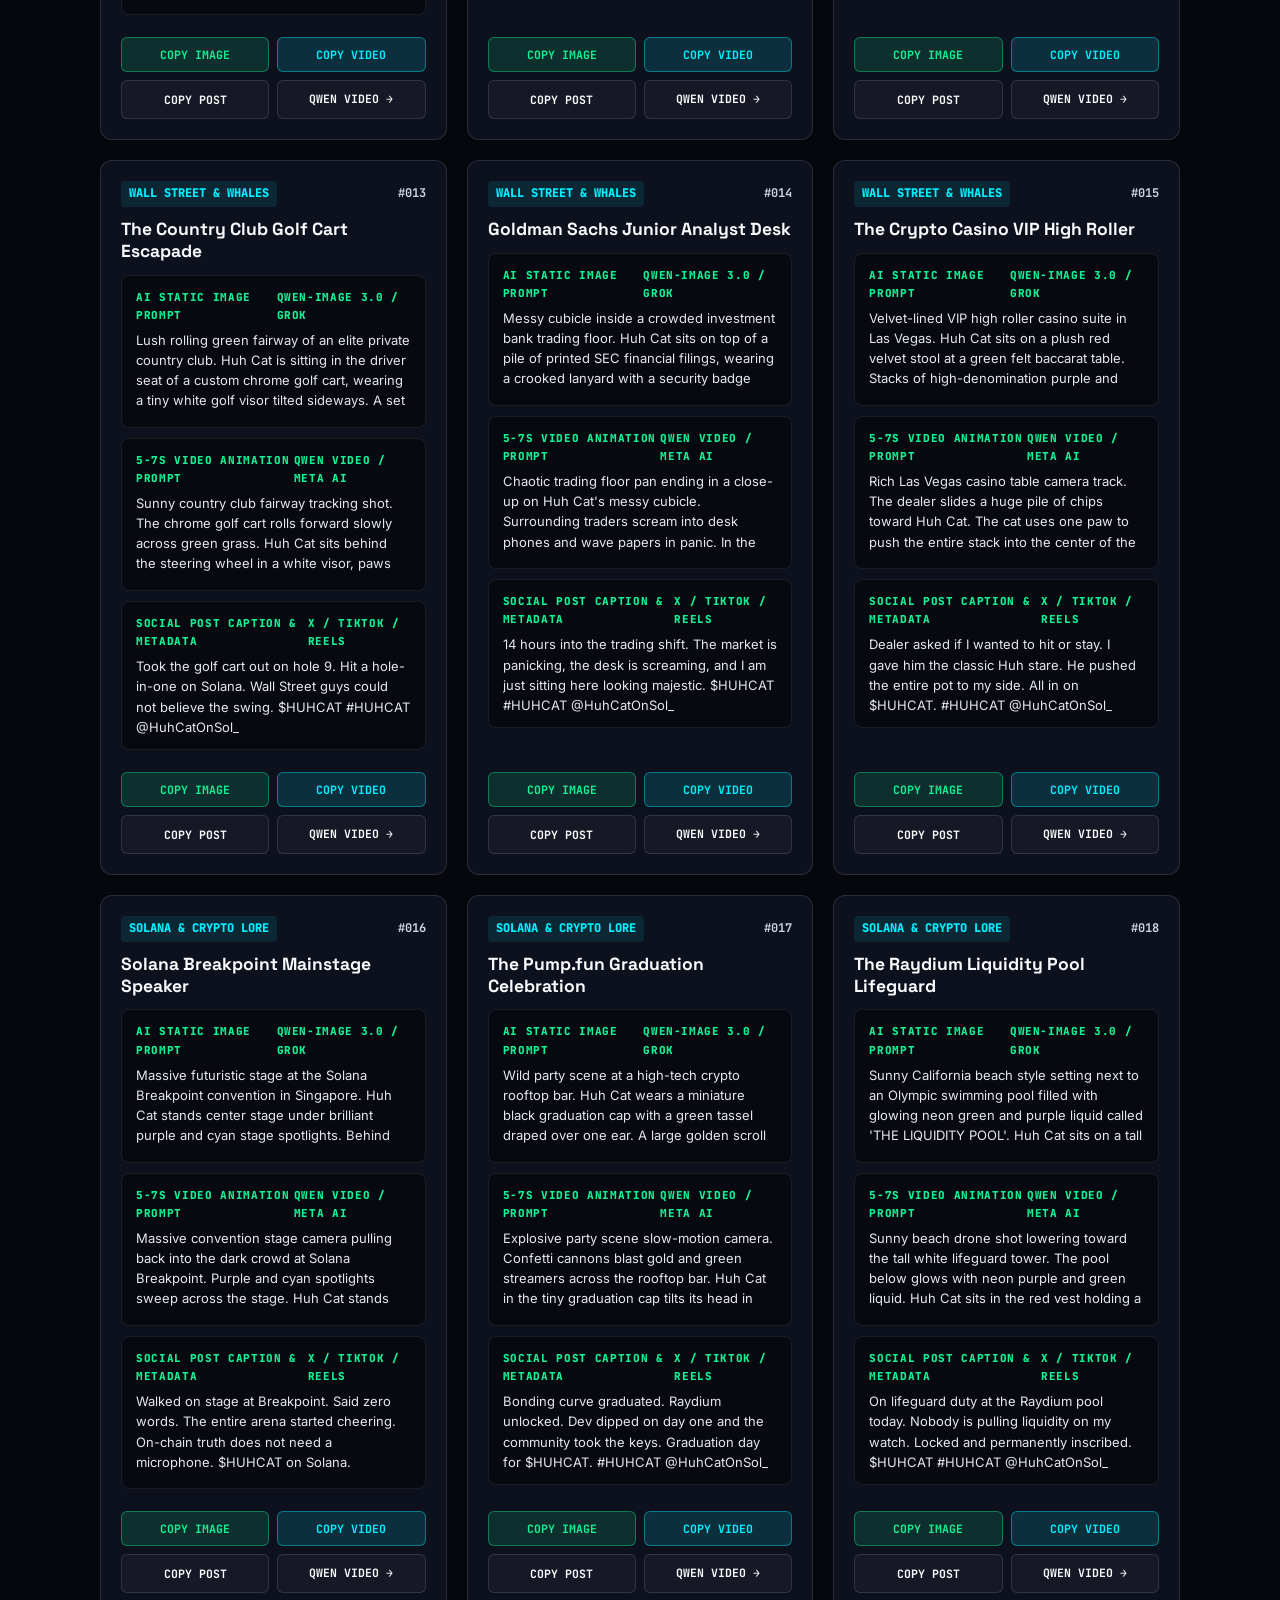
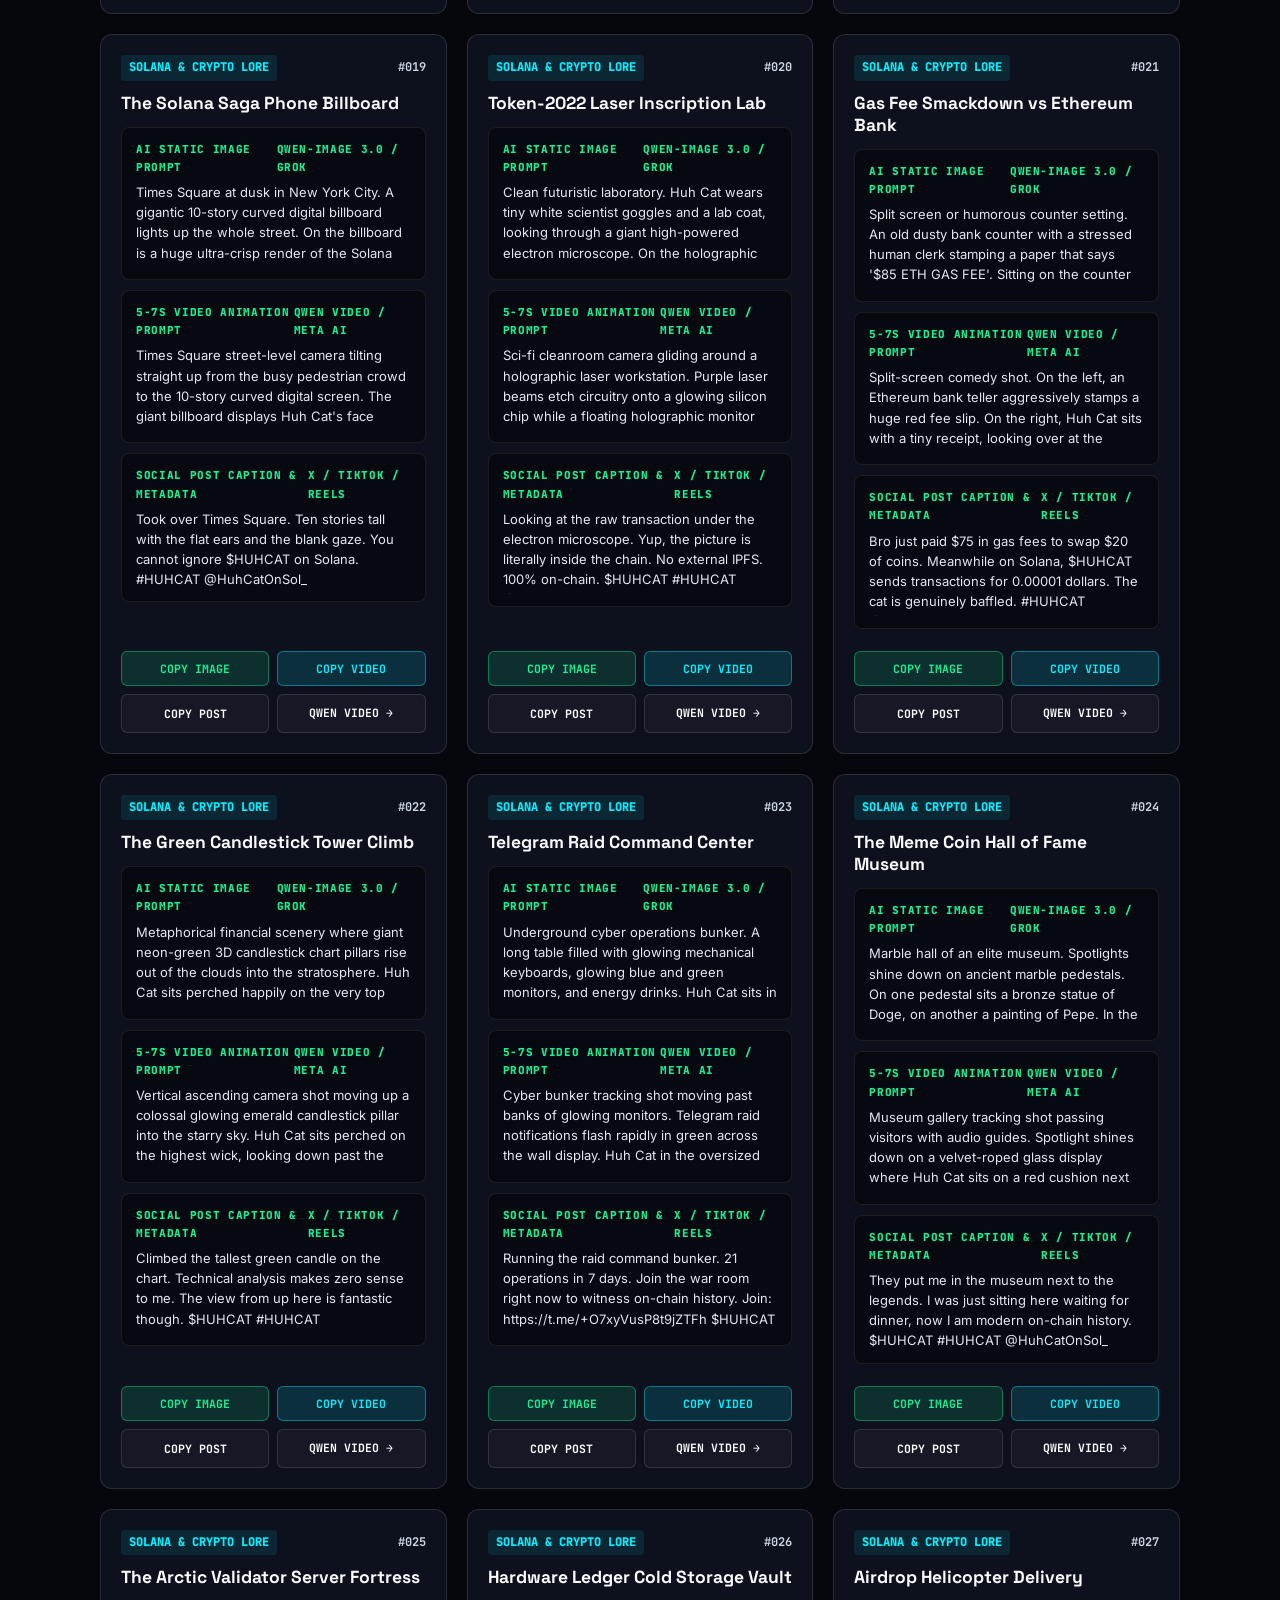
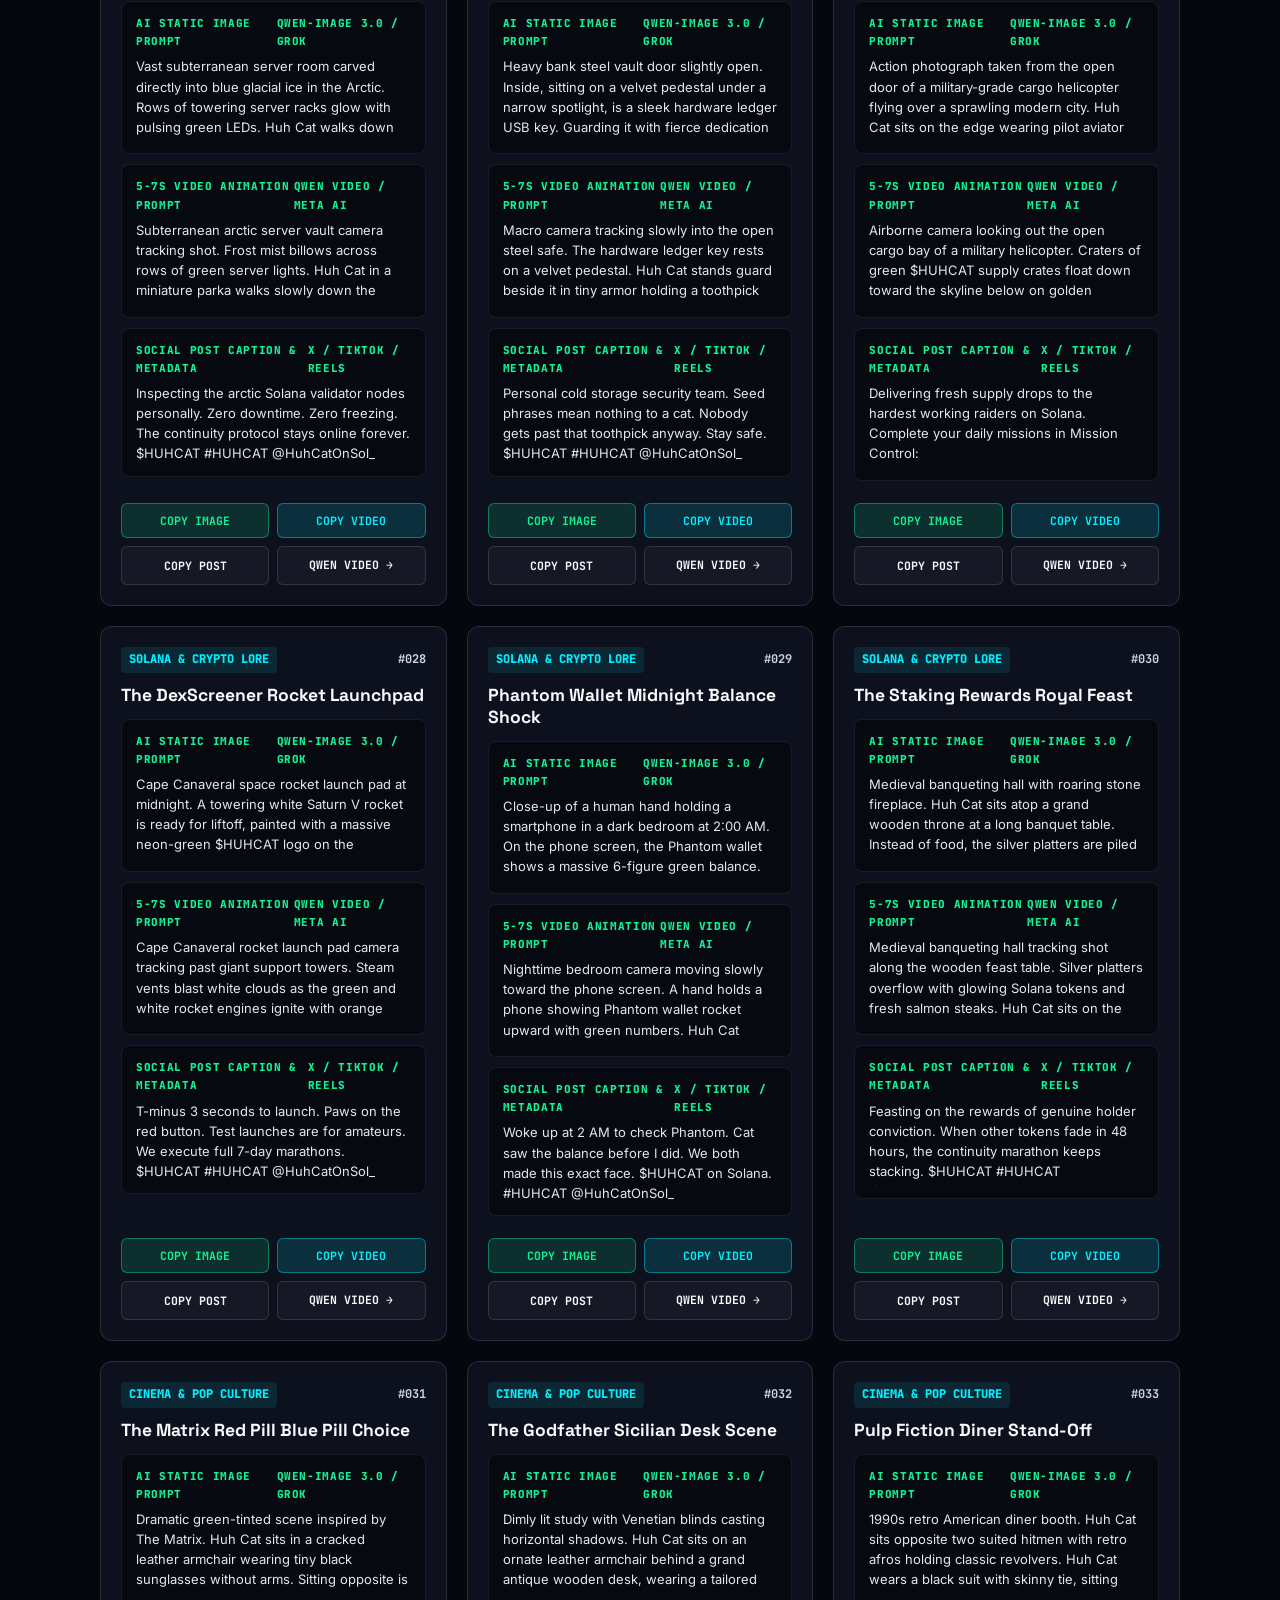
==== commit 7b899f9c: "feat(mission-control): put raid photos and clips at the top for one-tap post Co-authored-by: Cursor " ====
--- a/mission-control/index.html
+++ b/mission-control/index.html
@@ -243,6 +243,57 @@
 
 .hero-actions { display:flex; gap:14px; justify-content:flex-start; flex-wrap:wrap; margin-bottom:20px; }
 
+/* ---- DROP KIT (post these) ---- */
+#drop-kit { padding-top:36px; }
+.drop-how {
+  display:flex; flex-wrap:wrap; gap:8px; margin:0 0 18px;
+}
+.drop-how span {
+  font-family:var(--mono); font-size:11px; font-weight:700; letter-spacing:0.08em;
+  text-transform:uppercase; color:var(--muted-bright);
+  background:rgba(20,241,149,0.08); border:1px solid rgba(20,241,149,0.22);
+  border-radius:999px; padding:6px 10px;
+}
+.drop-grid {
+  display:grid; grid-template-columns:repeat(5, minmax(0, 1fr)); gap:14px;
+}
+.drop-card {
+  background:var(--graphite-card); border:1px solid var(--slate-purple);
+  border-radius:14px; overflow:hidden; display:flex; flex-direction:column;
+}
+.drop-media {
+  position:relative; aspect-ratio:9/16; background:#000; cursor:pointer;
+}
+.drop-media img, .drop-media video {
+  width:100%; height:100%; object-fit:cover; display:block;
+}
+.drop-media video { position:absolute; inset:0; }
+.drop-play {
+  position:absolute; left:10px; bottom:10px; z-index:2;
+  font-family:var(--mono); font-size:10px; font-weight:700; letter-spacing:0.08em;
+  color:#06070d; background:var(--signal); border-radius:999px; padding:4px 8px;
+}
+.drop-body { padding:12px; display:flex; flex-direction:column; gap:8px; flex:1; }
+.drop-title {
+  font-family:var(--display); font-weight:800; font-size:15px; line-height:1.2;
+  color:var(--text-bright);
+}
+.drop-btns { display:grid; grid-template-columns:1fr 1fr; gap:8px; }
+.drop-btn {
+  min-height:44px; border-radius:10px; border:1px solid var(--slate-purple);
+  background:rgba(255,255,255,0.04); color:var(--text-bright);
+  font-family:var(--mono); font-size:11px; font-weight:700; letter-spacing:0.06em;
+  text-transform:uppercase; cursor:pointer;
+}
+.drop-btn:hover { border-color:var(--signal); color:var(--signal); }
+.drop-btn-post {
+  grid-column:1 / -1;
+  background:linear-gradient(135deg, var(--signal) 0%, var(--cyan) 100%);
+  border-color:transparent; color:#06070d;
+}
+.drop-btn-post:hover { color:#06070d; filter:brightness(1.08); }
+.drop-btn:disabled { opacity:0.35; cursor:default; }
+
 /* telemetry pills strip */
 .hero-hud-strip { display:flex; gap:10px; flex-wrap:wrap; }
 .hud-pill {
@@ -1220,7 +1271,8 @@
 }
 @media (max-width:1100px) {
   .pulse-item-target { display:none !important; }
-  .pnav-link:not([href="#missions"]):not([href="#factory"]):not([href="#community-letter"]) { display:none !important; }
+  .pnav-link:not([href="#missions"]):not([href="#factory"]):not([href="#drop-kit"]) { display:none !important; }
+  .drop-grid { grid-template-columns:repeat(3, minmax(0, 1fr)); }
   .pulse-nav { gap:4px; }
   .pulse-nav a { padding:6px 8px; font-size:11px; }
 }
@@ -1260,6 +1312,11 @@
   .factory-banner-desc { font-size:13px; margin-bottom:12px; }
   .factory-banner-actions { flex-direction:column; }
   .factory-banner-actions .factory-btn { width:100%; }
+  .drop-grid {
+    display:flex; overflow-x:auto; gap:12px; padding-bottom:10px;
+    scroll-snap-type:x mandatory; -webkit-overflow-scrolling:touch;
+  }
+  .drop-card { flex:0 0 min(78vw, 280px); scroll-snap-align:start; }
   .rank-stats-grid { grid-template-columns:repeat(3, 1fr); }
   .mc-action-row { flex-direction:column; }
   .mc-btn { width:100%; }
@@ -1333,6 +1390,7 @@
       <div class="pulse-item pulse-item-sec">STREAK <span class="pulse-val signal" id="p-streak">0</span></div>
     </div>
     <div class="pulse-nav">
+      <a href="#drop-kit" class="pnav-link">POST THESE</a>
       <a href="#community-letter" class="pnav-link">MESSAGE</a>
       <a href="#tomorrow" class="pnav-link pnav-sec">TOMORROW</a>
       <a href="#missions" class="pnav-link">MISSIONS</a>
@@ -1374,8 +1432,8 @@
         </div>
 
         <div class="hero-actions">
-          <a href="#missions" class="btn btn-primary">Engage Today's Missions</a>
-          <a href="#armory" class="btn btn-ghost">Open Content Armory</a>
+          <a href="#drop-kit" class="btn btn-primary">Post these</a>
+          <a href="#missions" class="btn btn-ghost">Today's missions</a>
         </div>
 
         <div class="hero-hud-strip">
@@ -1427,6 +1485,25 @@
         </div>
       </div>
     </div>
+  </div>
+</section>
+
+<!-- RAID DROPS -->
+<section id="drop-kit">
+  <div class="wrap">
+    <div class="section-head">
+      <div class="section-meta"><span class="num">00 //</span> RAID DROPS</div>
+      <h2 class="section-title">Post these</h2>
+      <p class="section-desc">
+        Save the pic or the clip. Copy the text. Hit Post. On a phone, Post opens your share sheet with the file ready. Credit on the art is via @huhcat_official. This room does not own the cat.
+      </p>
+    </div>
+    <div class="drop-how">
+      <span>1. Save pic or clip</span>
+      <span>2. Copy text</span>
+      <span>3. Post</span>
+    </div>
+    <div class="drop-grid" id="drop-grid"></div>
   </div>
 </section>
 
@@ -2591,9 +2668,134 @@
     await navigator.clipboard.writeText(text);
     playCyberBlip(1200, 0.04);
     toast('Copied to clipboard');
+    return true;
   } catch(e) {
-    toast('Copy failed: check permissions');
-  }
+    try {
+      const ta = document.createElement('textarea');
+      ta.value = text;
+      ta.setAttribute('readonly', '');
+      ta.style.position = 'fixed';
+      ta.style.left = '-9999px';
+      document.body.appendChild(ta);
+      ta.select();
+      const ok = document.execCommand('copy');
+      ta.remove();
+      if (!ok) throw new Error('exec');
+      playCyberBlip(1200, 0.04);
+      toast('Copied to clipboard');
+      return true;
+    } catch (e2) {
+      toast('Copy failed: check permissions');
+      return false;
+    }
+  }
+}
+
+let DROP_KIT = null;
+
+function dropCaption(item) {
+  const foot = (DROP_KIT && DROP_KIT.footer) || '$HUHCAT';
+  return `${item.line}\n\n${foot}`;
+}
+
+function dropUrl(file) {
+  return `drop-kit/${file}`;
+}
+
+function downloadDropFile(file, label) {
+  const url = dropUrl(file);
+  const a = document.createElement('a');
+  a.href = url;
+  a.download = file;
+  a.rel = 'noopener';
+  document.body.appendChild(a);
+  a.click();
+  a.remove();
+  toast(label || 'Saved. Check Downloads.');
+}
+
+async function copyDropCaption(id) {
+  const item = DROP_KIT.items.find(x => x.id === id);
+  if (!item) return;
+  await copyToClipboard(dropCaption(item));
+}
+
+async function postDrop(id) {
+  const item = DROP_KIT.items.find(x => x.id === id);
+  if (!item) return;
+  const caption = dropCaption(item);
+  const file = item.clip || item.still;
+  const url = dropUrl(file);
+  try {
+    await navigator.clipboard.writeText(caption);
+  } catch (e) {}
+  try {
+    const res = await fetch(url);
+    if (!res.ok) throw new Error('fetch');
+    const blob = await res.blob();
+    const media = new File([blob], file, { type: blob.type || 'application/octet-stream' });
+    if (navigator.canShare && navigator.canShare({ files: [media] })) {
+      await navigator.share({ files: [media], text: caption, title: item.title });
+      toast('Share sheet opened. Caption is copied too.');
+      return;
+    }
+    await downloadDropFile(file, 'File saved. Attach it on X.');
+  } catch (e) {
+    await downloadDropFile(file, 'File saved. Attach it on X.');
+  }
+  window.open('https://twitter.com/intent/tweet?text=' + encodeURIComponent(caption), '_blank', 'noopener');
+}
+
+function playDropClip(id) {
+  const card = document.querySelector(`[data-drop="${id}"]`);
+  if (!card) return;
+  const vid = card.querySelector('video');
+  const img = card.querySelector('img');
+  if (!vid) return;
+  if (vid.classList.contains('is-on')) {
+    vid.pause();
+    vid.classList.remove('is-on');
+    vid.style.display = 'none';
+    if (img) img.style.display = '';
+    return;
+  }
+  document.querySelectorAll('#drop-grid video.is-on').forEach(v => {
+    v.pause();
+    v.classList.remove('is-on');
+    v.style.display = 'none';
+  });
+  document.querySelectorAll('#drop-grid img').forEach(i => { i.style.display = ''; });
+  if (img) img.style.display = 'none';
+  vid.style.display = 'block';
+  vid.classList.add('is-on');
+  vid.muted = true;
+  vid.playsInline = true;
+  vid.play().catch(() => {});
+}
+
+function renderDropKit() {
+  const grid = document.getElementById('drop-grid');
+  if (!grid || !DROP_KIT) return;
+  grid.innerHTML = DROP_KIT.items.map(item => {
+    const still = item.still ? dropUrl(item.still) : '';
+    const clip = item.clip ? dropUrl(item.clip) : '';
+    return `<article class="drop-card" data-drop="${item.id}">
+      <div class="drop-media" onclick="playDropClip('${item.id}')">
+        ${still ? `<img src="${still}" alt="${item.title}" width="360" height="640" loading="lazy">` : ''}
+        ${clip ? `<video src="${clip}" loop muted playsinline preload="none" style="display:none"></video>
+        <span class="drop-play">TAP TO PLAY</span>` : ''}
+      </div>
+      <div class="drop-body">
+        <div class="drop-title">${item.title}</div>
+        <div class="drop-btns">
+          <button class="drop-btn" ${item.still ? `onclick="downloadDropFile('${item.still}','Pic saved.')"` : 'disabled'}>Save pic</button>
+          <button class="drop-btn" ${item.clip ? `onclick="downloadDropFile('${item.clip}','Clip saved.')"` : 'disabled'}>Save clip</button>
+          <button class="drop-btn" onclick="copyDropCaption('${item.id}')">Copy text</button>
+          <button class="drop-btn drop-btn-post" onclick="postDrop('${item.id}')">Post</button>
+        </div>
+      </div>
+    </article>`;
+  }).join('');
 }
 
 // ---- RENDER: PULSE HEADER ----
@@ -3326,6 +3528,10 @@
   renderArmoryGrid();
   renderFactoryFilters();
   renderFactoryGrid();
+  fetch('drop-kit.json').then(r => r.json()).then(data => {
+    DROP_KIT = data;
+    renderDropKit();
+  }).catch(() => {});
   document.getElementById('factory-query')?.addEventListener('input', renderFactoryGrid);
 
   // Active timers
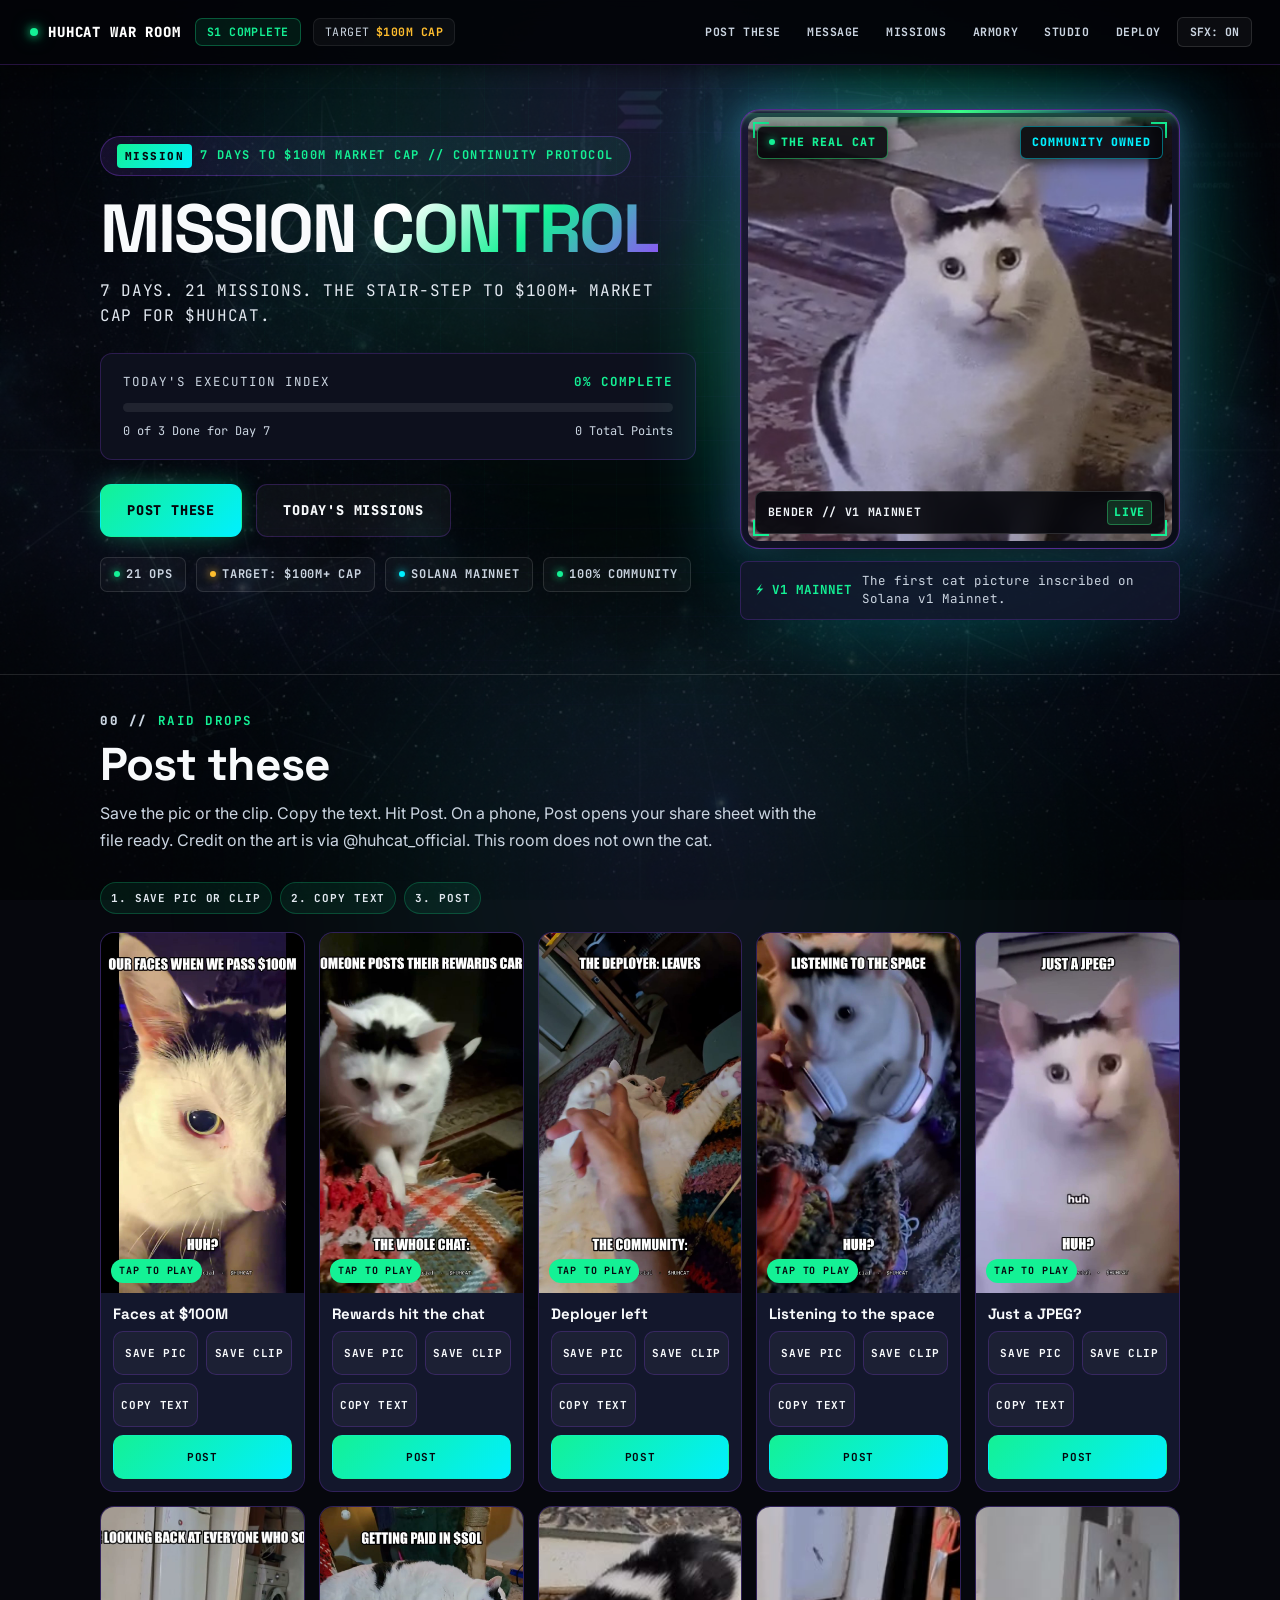
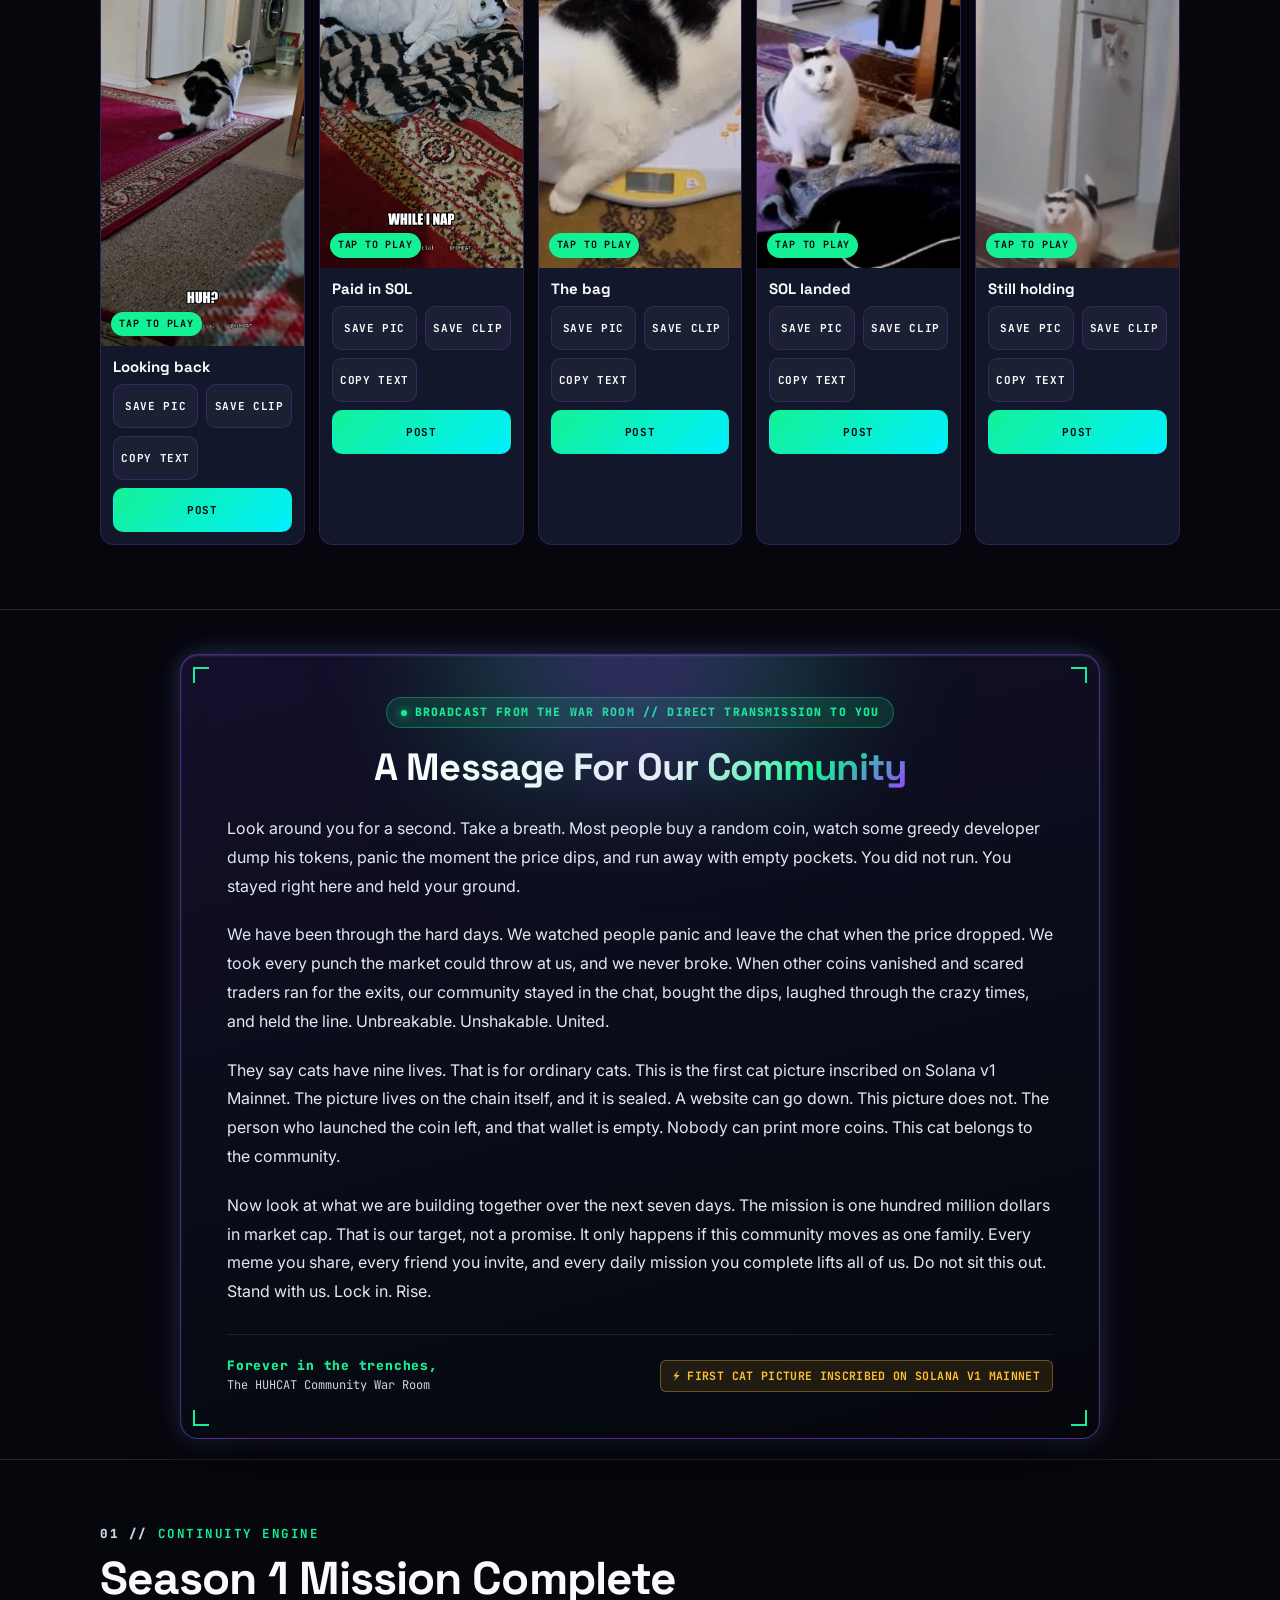
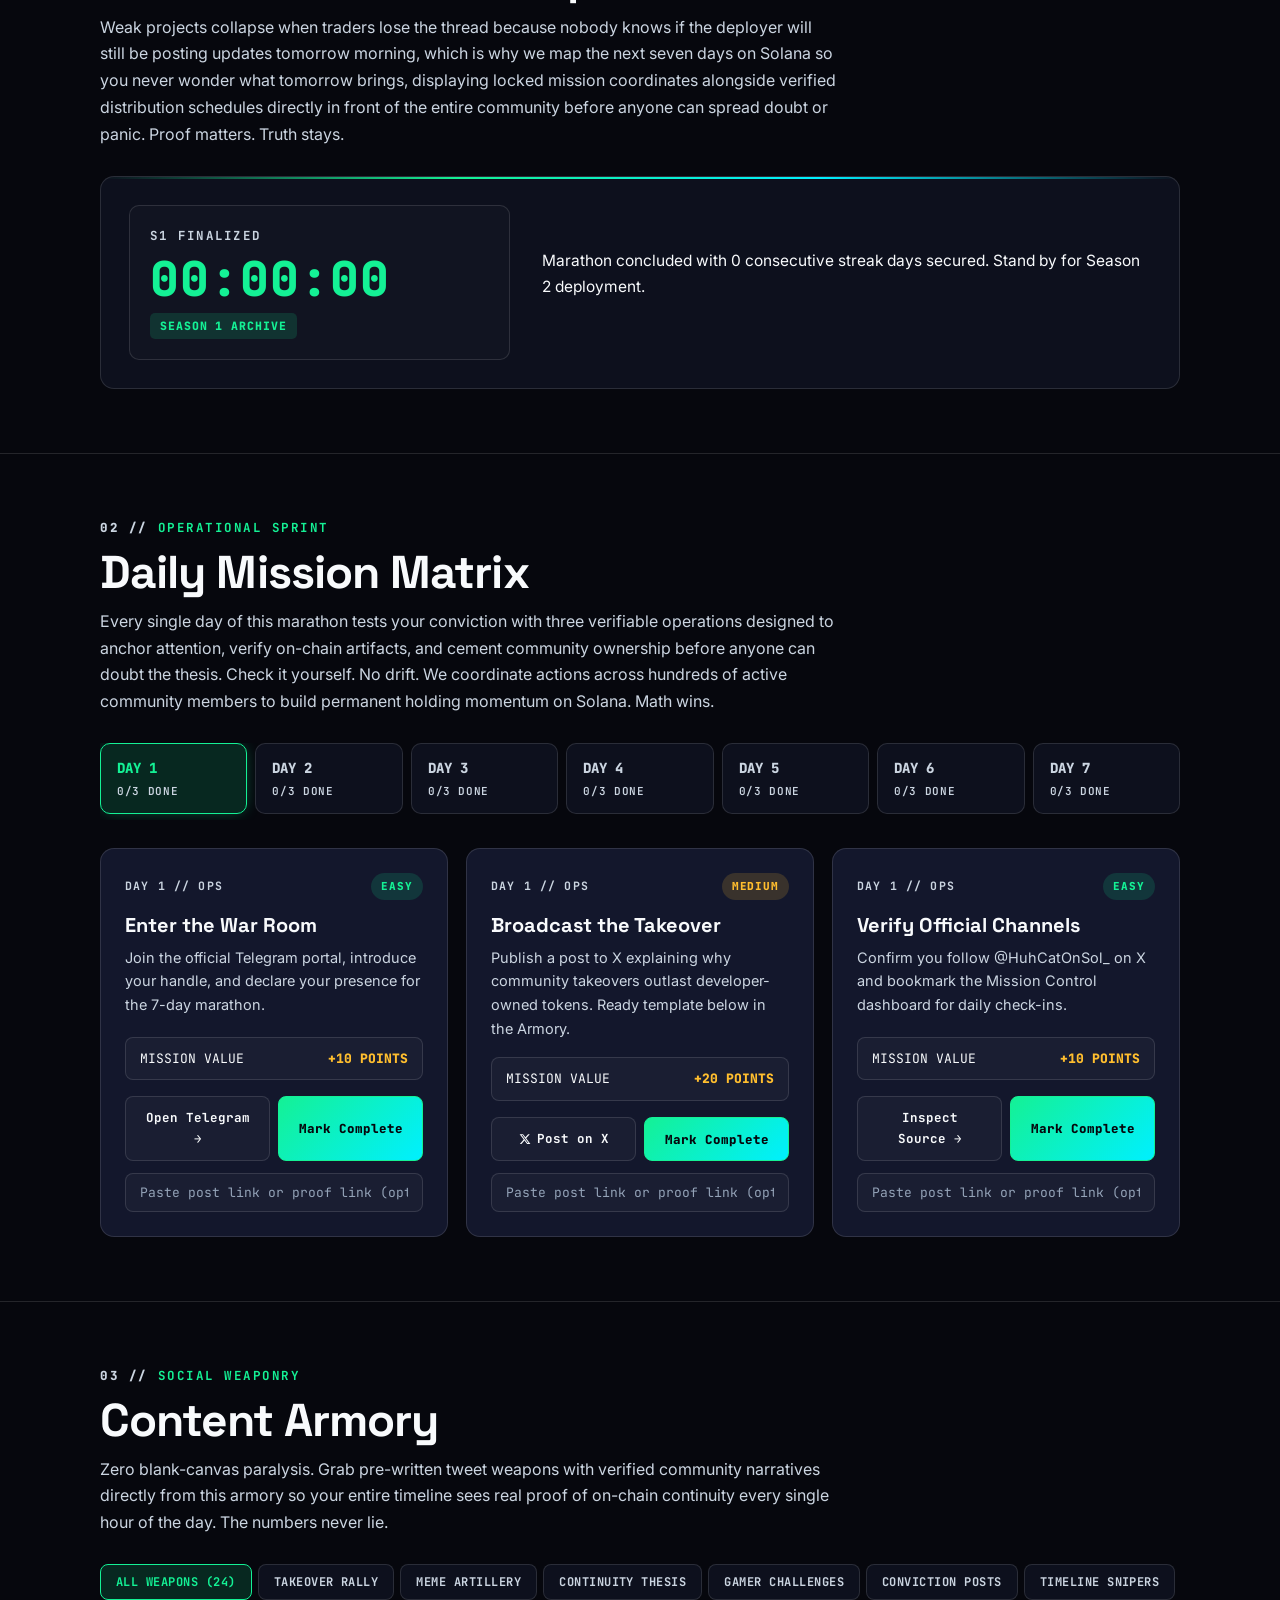
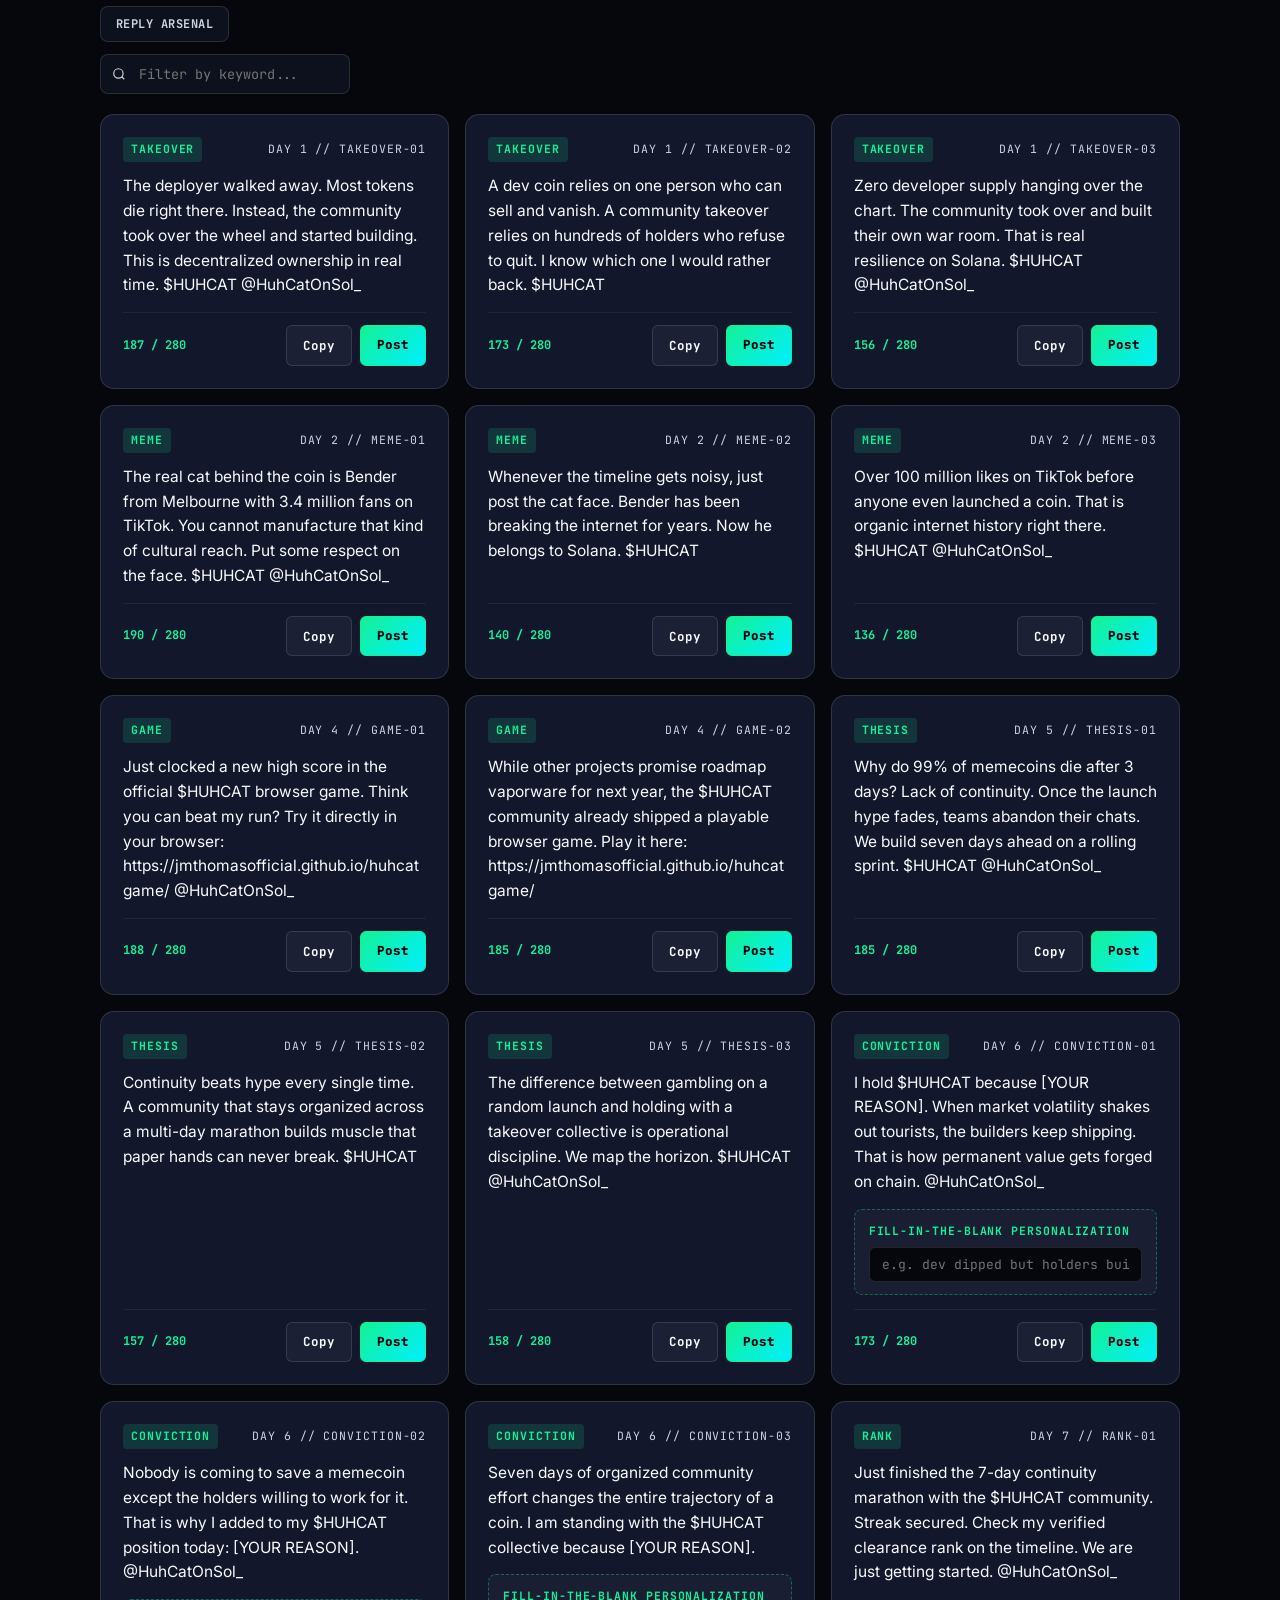
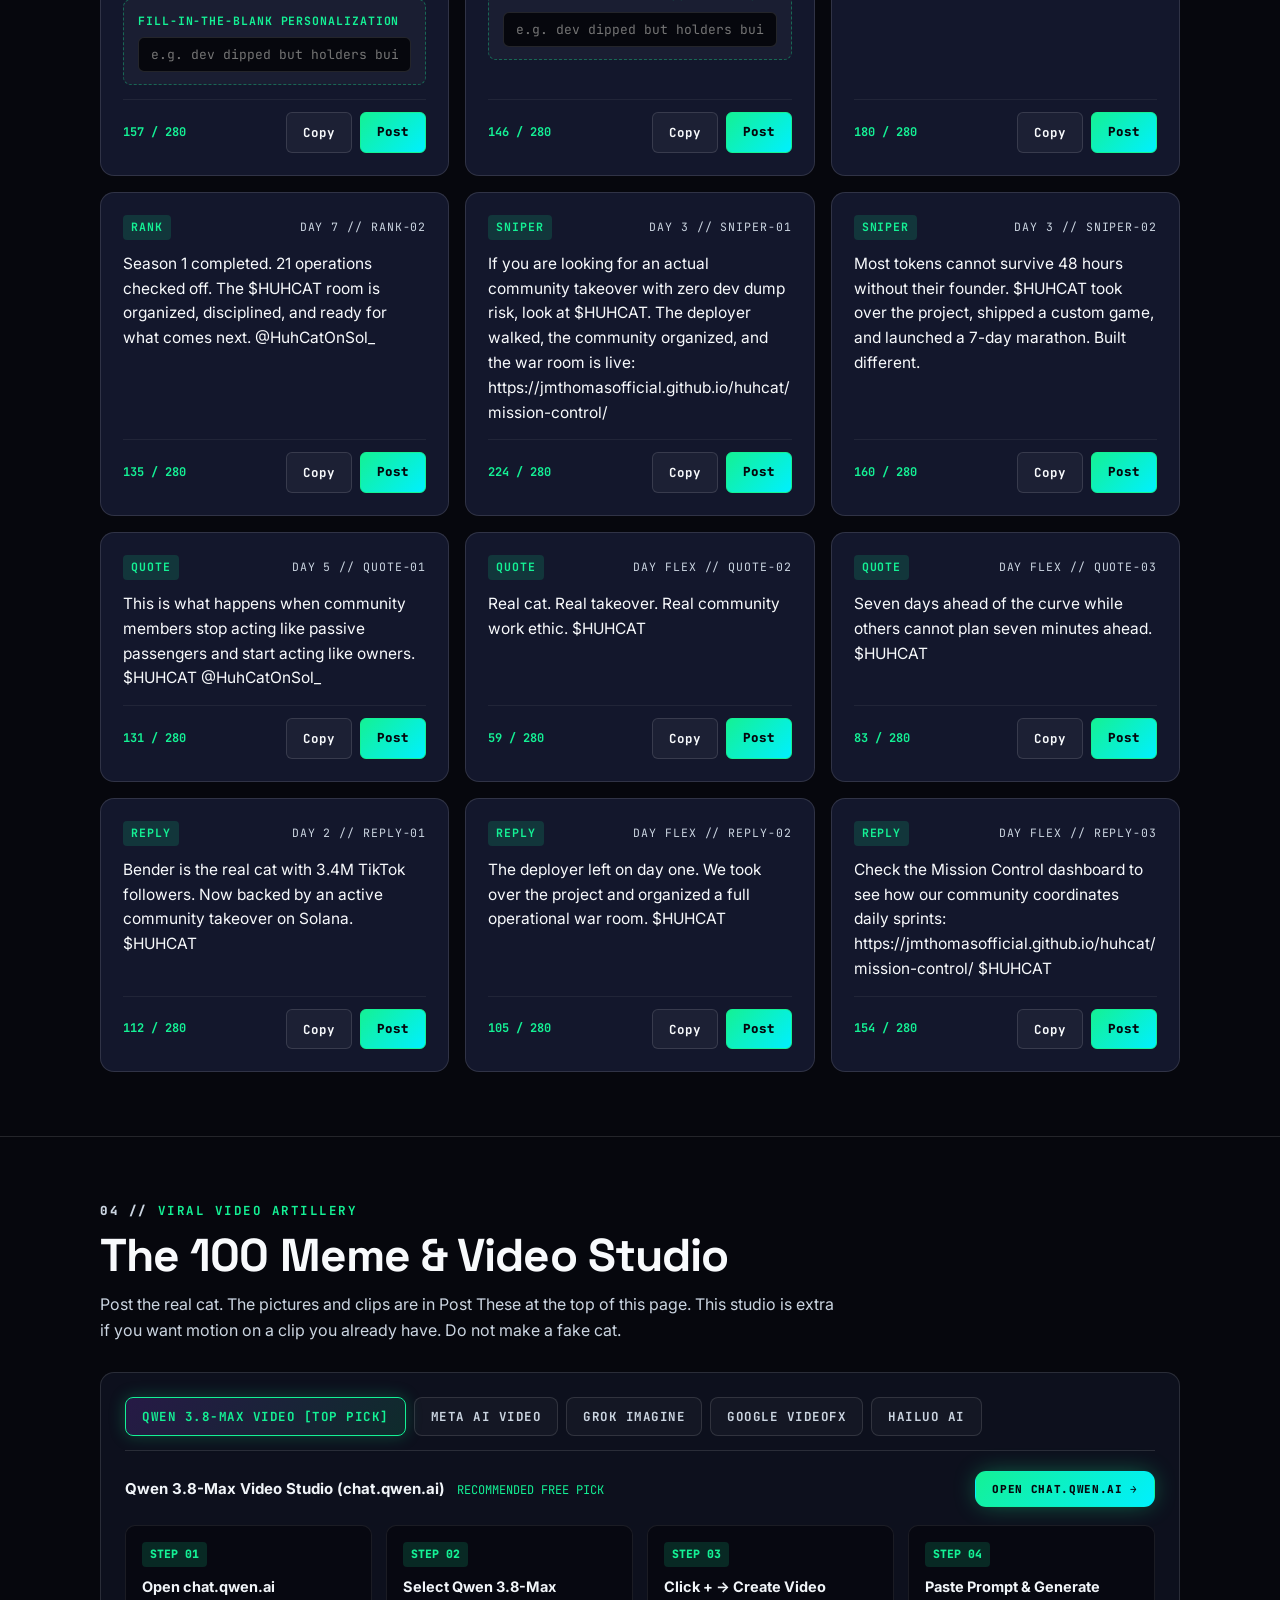
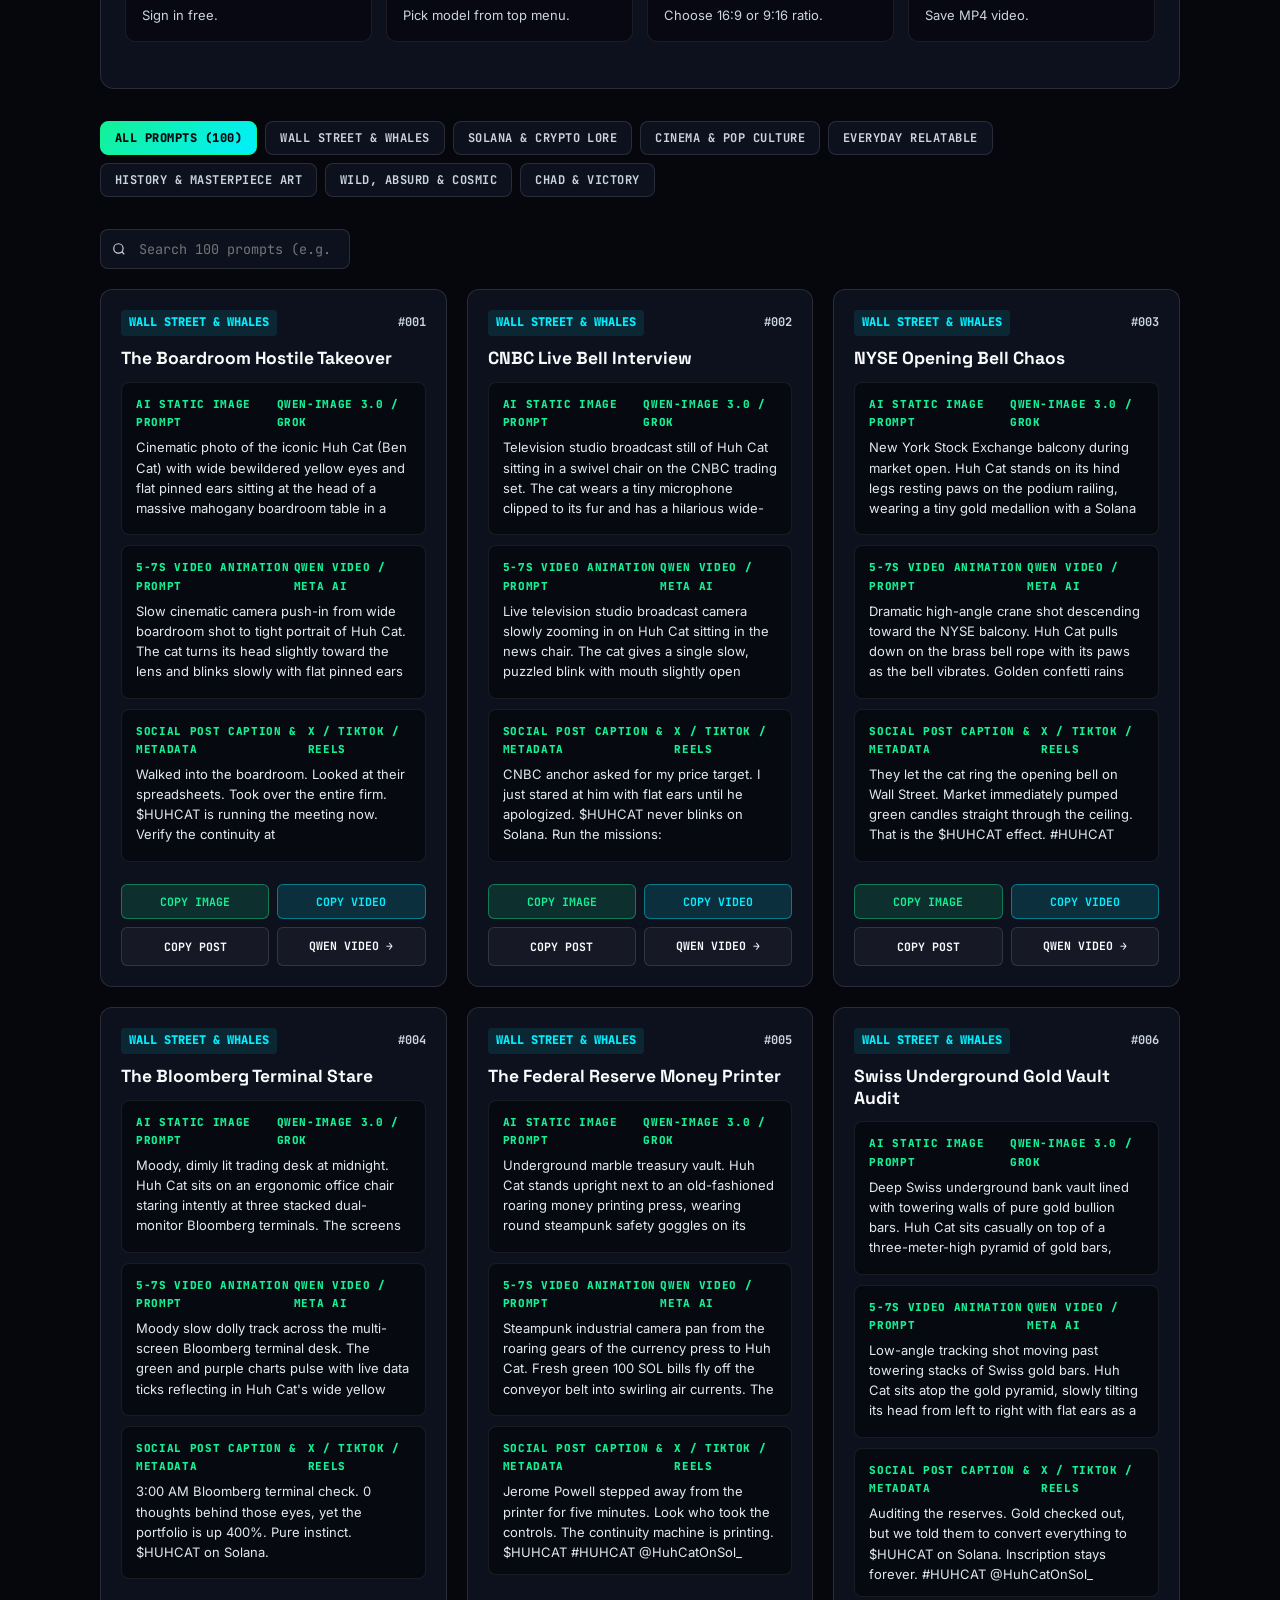
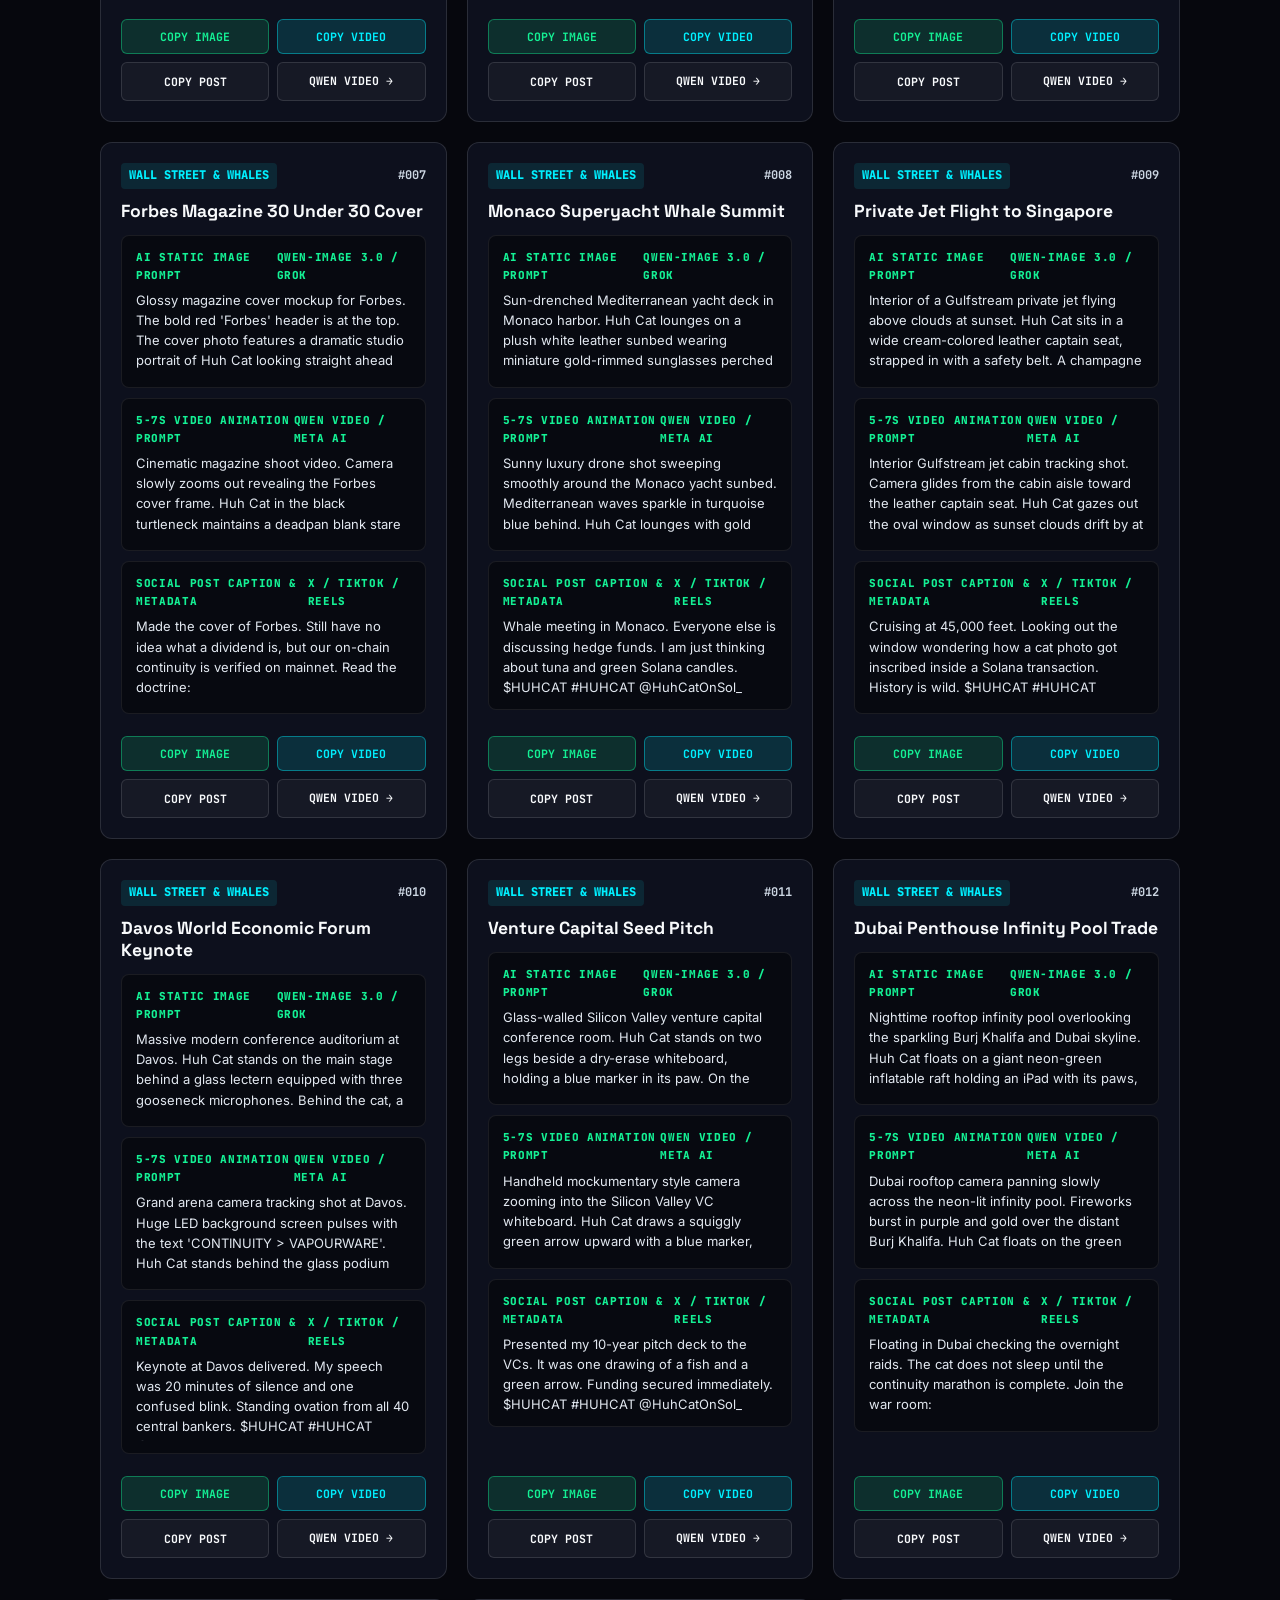
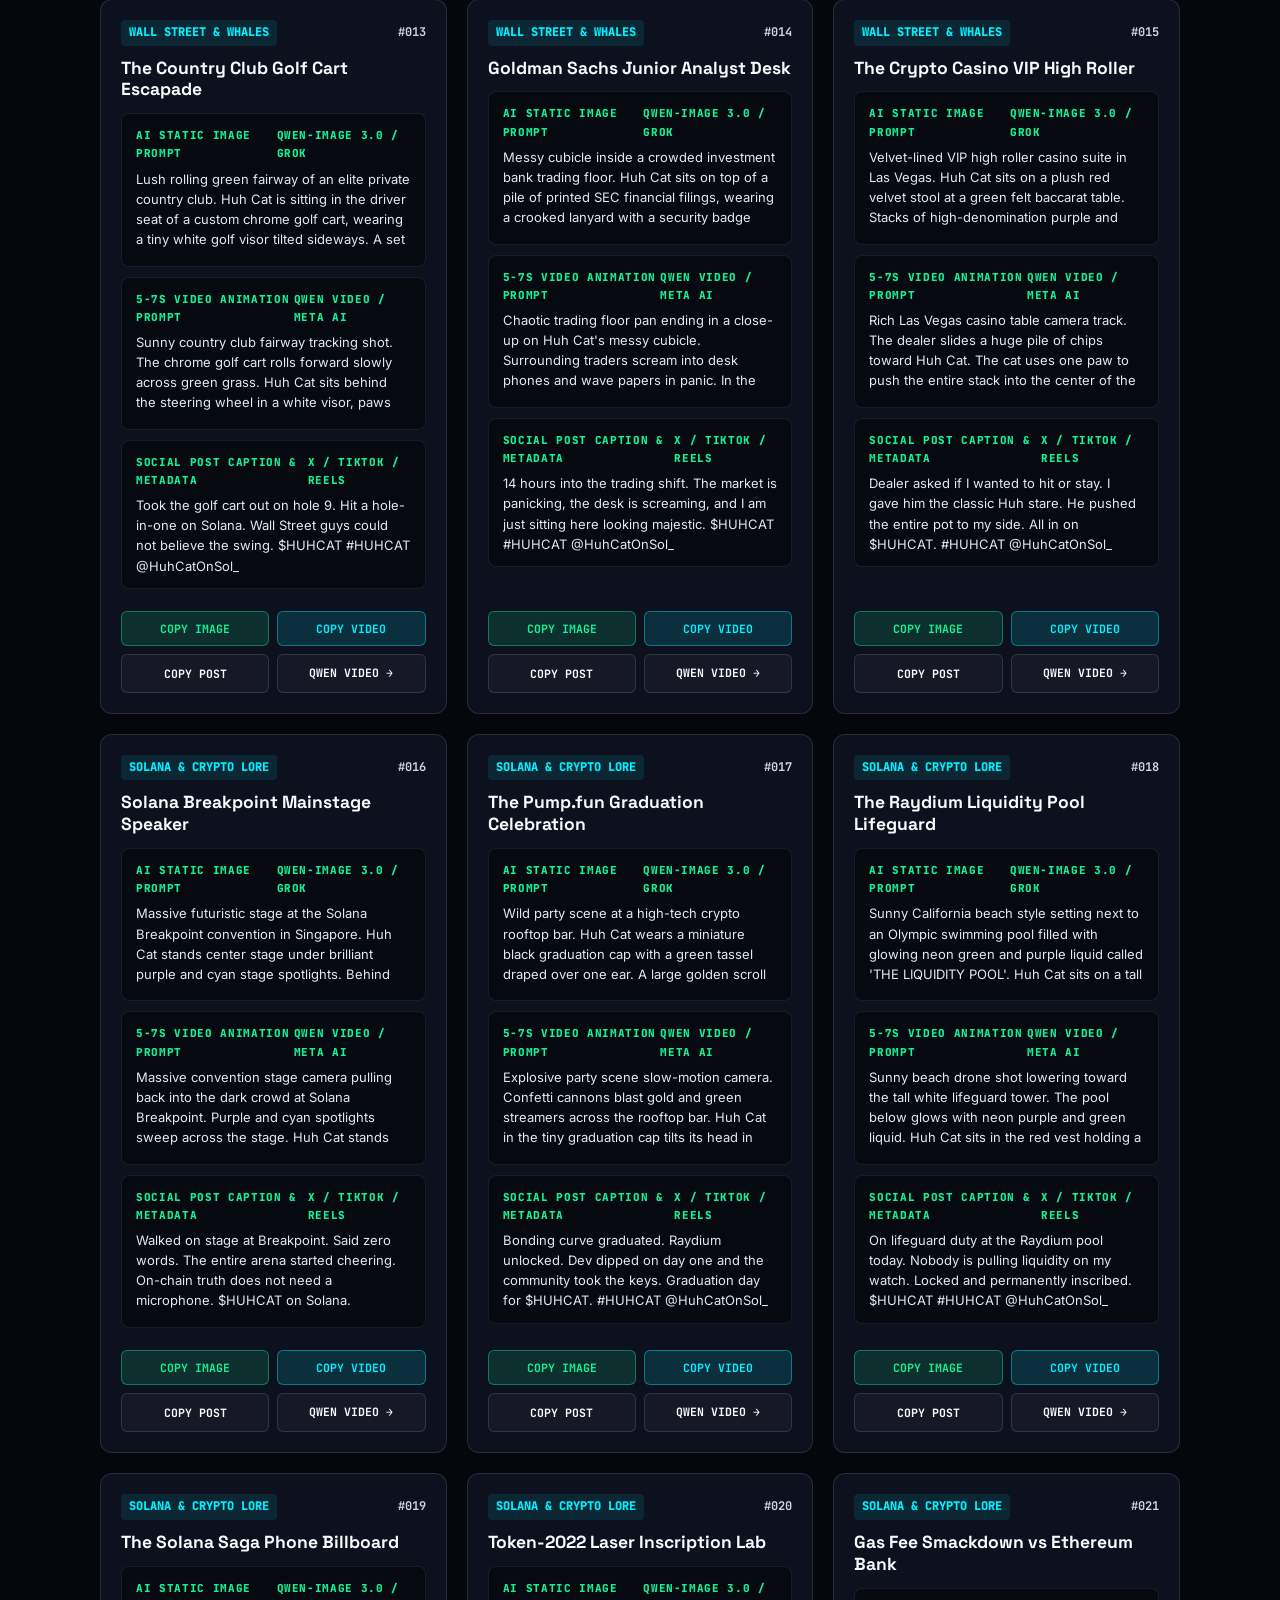
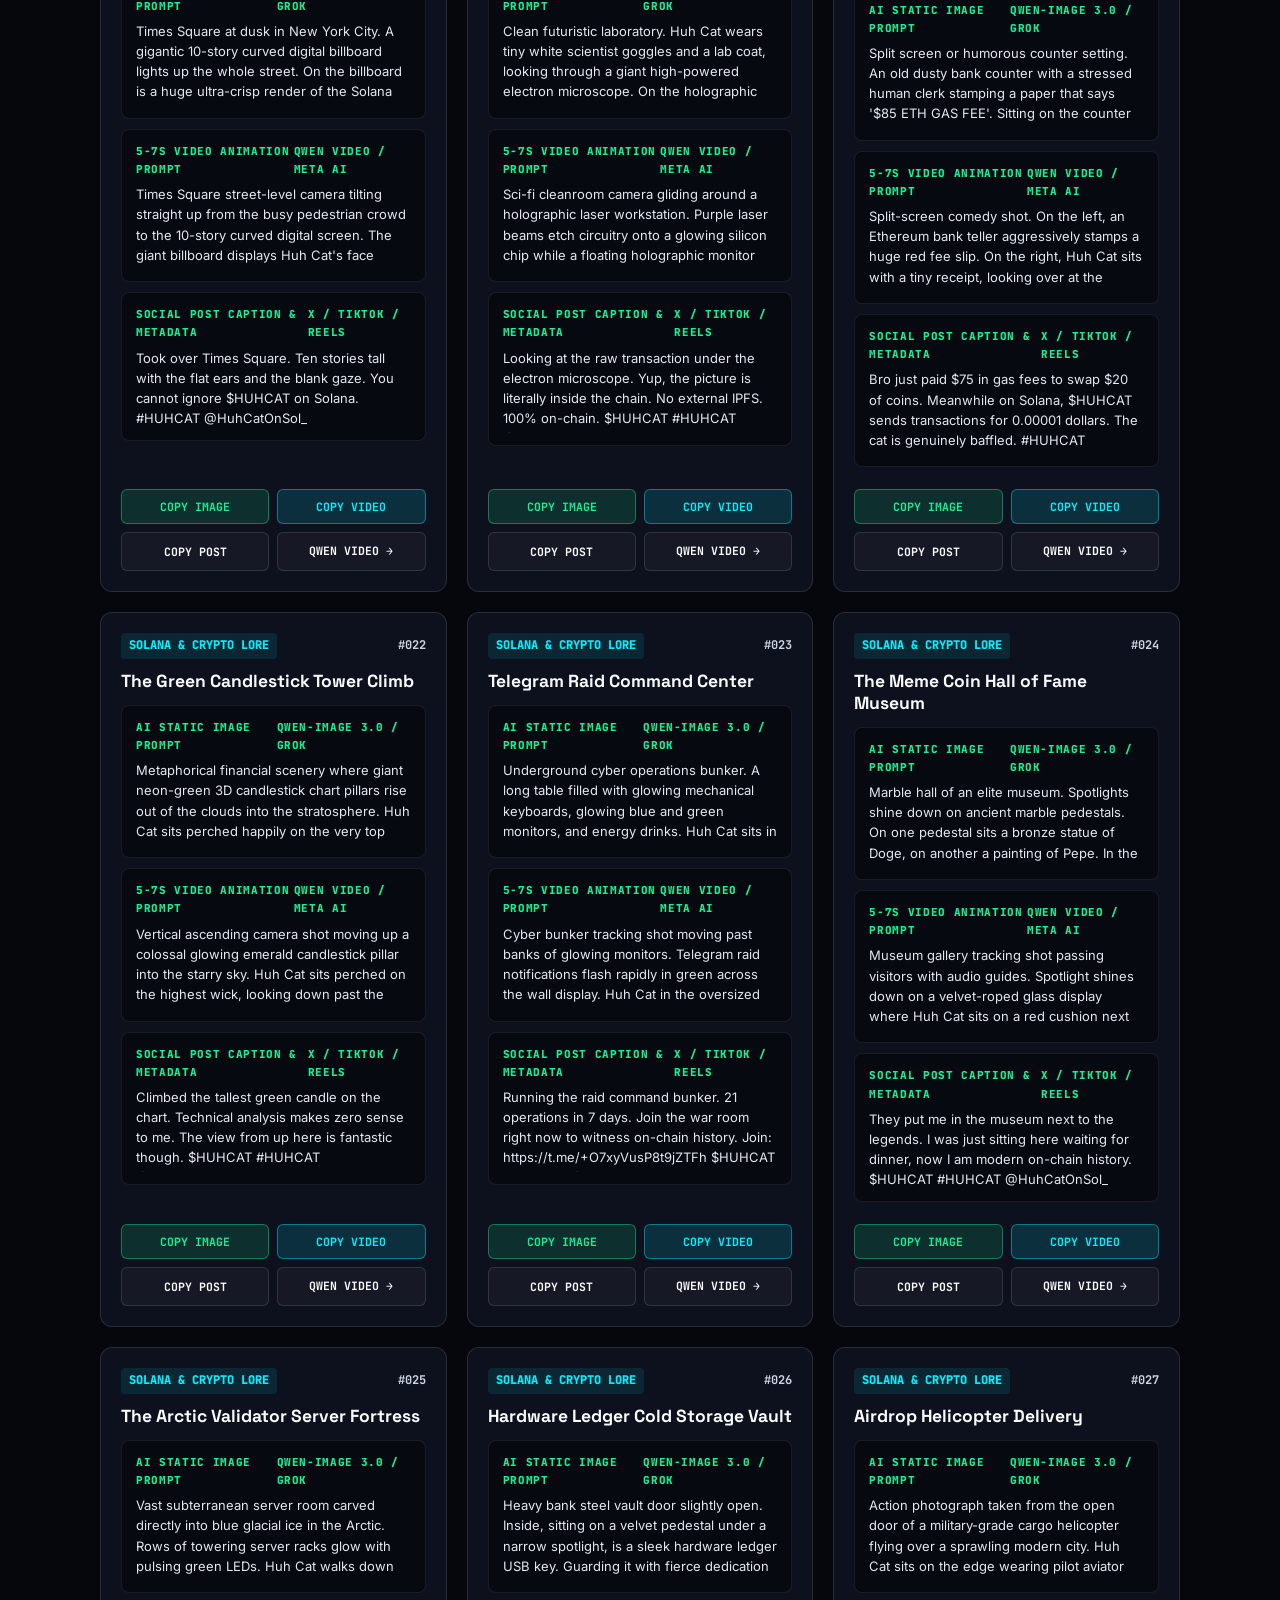
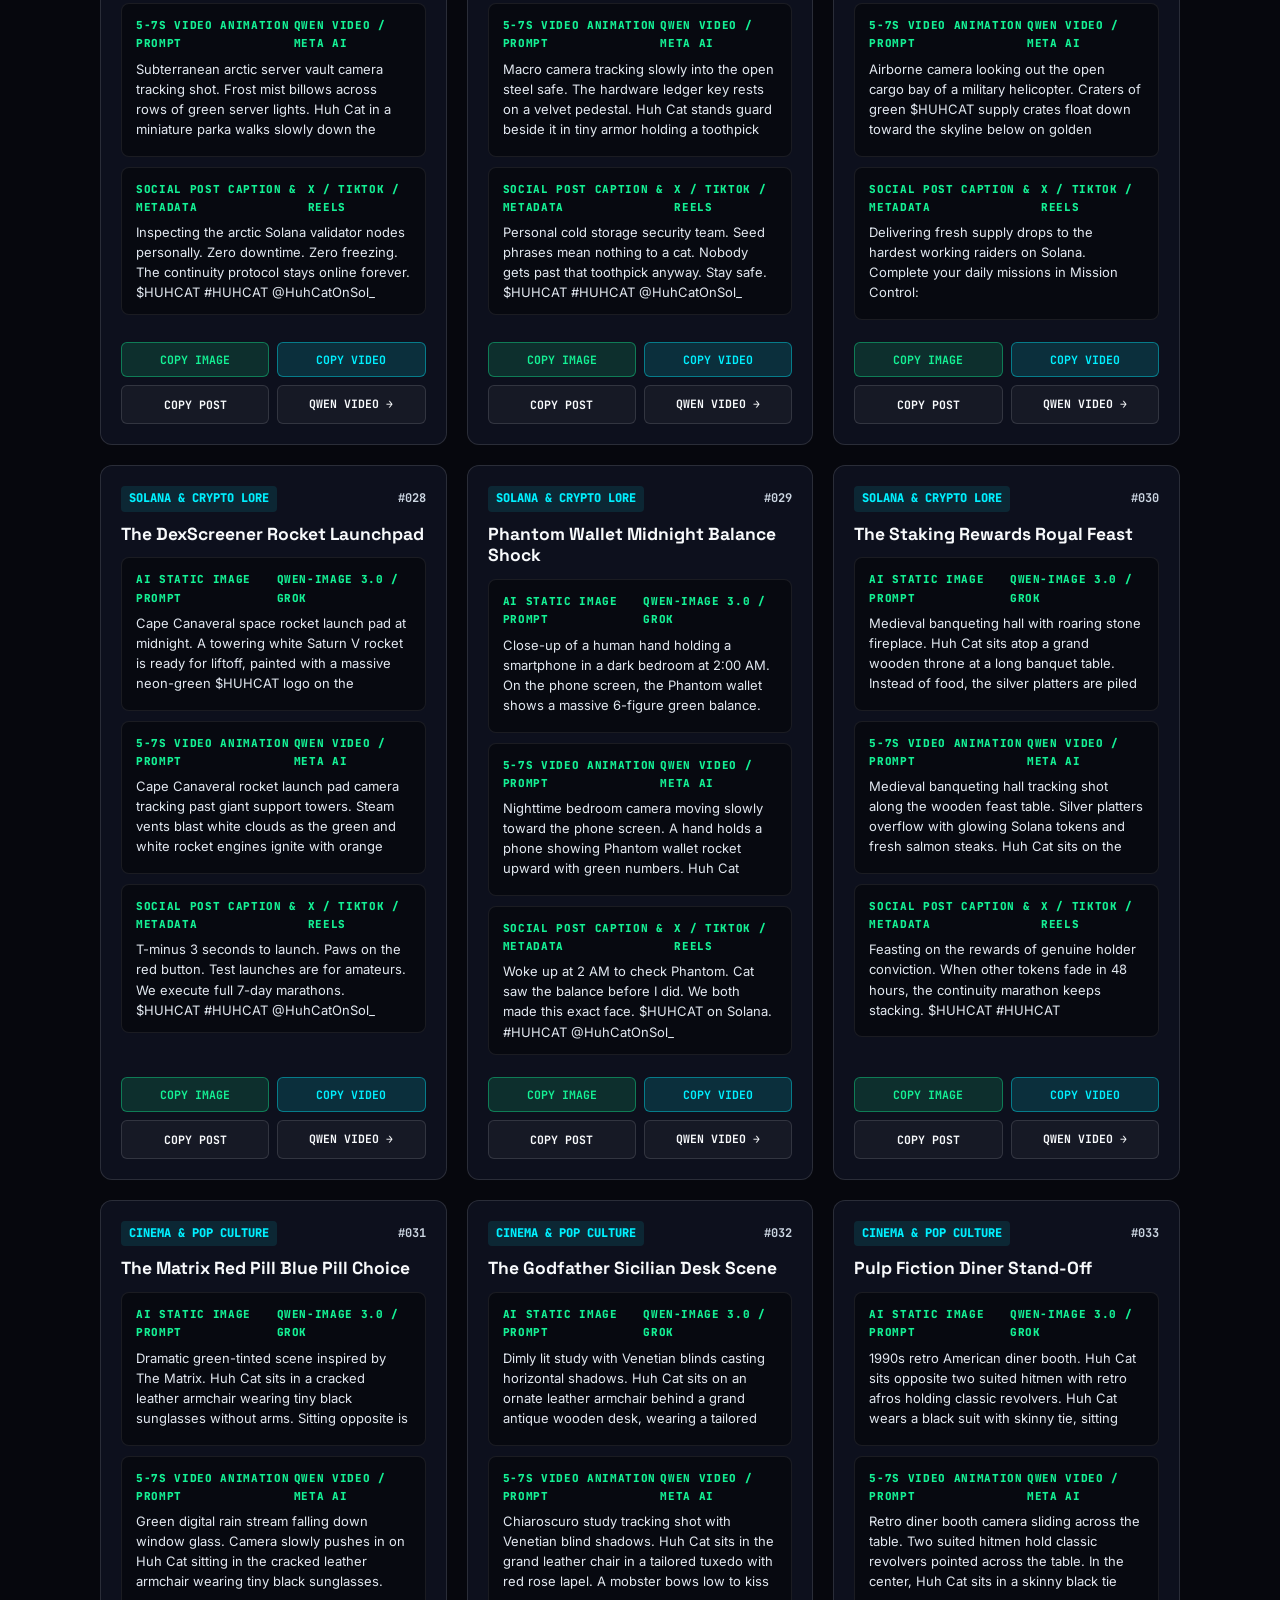
==== commit 1680030a: "fix(mission-control): swap AI hero art for the real Bender photo Co-authored-by: Cursor <cursoragent" ====
--- a/mission-control/index.html
+++ b/mission-control/index.html
@@ -406,7 +406,8 @@
 /* Image Element */
 .hero-gladiator-img {
   width:100%; height:auto; aspect-ratio:1/1;
-  object-fit:cover; border-radius:12px;
+  object-fit:cover; object-position:50% 18%;
+  border-radius:12px;
   display:block; position:relative; z-index:2;
 }
 
@@ -959,8 +960,8 @@
   width:100%;
   height:100%;
   object-fit:cover;
-  object-position:center;
-  filter:brightness(0.82) contrast(1.08);
+  object-position:50% 18%;
+  filter:brightness(0.88) contrast(1.04);
   transition:transform 0.5s ease;
 }
 .doctrine-banner-card:hover .doctrine-banner-img {
@@ -1198,8 +1199,8 @@
   width:100%;
   height:100%;
   object-fit:cover;
-  object-position:center;
-  filter:brightness(0.85) contrast(1.08);
+  object-position:50% 18%;
+  filter:brightness(0.88) contrast(1.04);
   transition:transform 0.5s ease;
 }
 .factory-banner-card:hover .factory-banner-img {
@@ -1444,7 +1445,7 @@
         </div>
       </div>
 
-      <!-- Right: Cyber Gladiator Centerpiece -->
+      <!-- Right: the real cat -->
       <div class="hero-col-visual">
         <div class="hero-artwork-frame">
           <div class="hero-artwork-ambient"></div>
@@ -1458,7 +1459,7 @@
 
             <!-- Top Floating Telemetry Chips -->
             <div class="hero-chip chip-top-left">
-              <span class="pulse-indicator"></span> BATTLE READY
+              <span class="pulse-indicator"></span> THE REAL CAT
             </div>
             <div class="hero-chip chip-top-right">
               COMMUNITY OWNED
@@ -1467,13 +1468,12 @@
             <!-- Animated Radar / Scanner Line -->
             <div class="hero-scanner-line"></div>
 
-            <!-- The Hero Gladiator Artwork -->
-            <img src="hero-gladiator.jpg" alt="Huh Cat Gladiator Solana To The Moon" class="hero-gladiator-img" width="1024" height="1024">
+            <img src="bender.jpg" alt="Bender, the real Huh Cat" class="hero-gladiator-img" width="800" height="800">
 
             <!-- Bottom Floating Telemetry Strip -->
             <div class="hero-card-bottom-bar">
-              <span class="hero-bar-label">CLASS: GLADIATOR // SOLANA MAINNET</span>
-              <span class="hero-bar-status">ACTIVE</span>
+              <span class="hero-bar-label">BENDER // V1 MAINNET</span>
+              <span class="hero-bar-status">LIVE</span>
             </div>
           </div>
 
@@ -1628,7 +1628,7 @@
       <div class="section-meta"><span class="num">04 //</span> VIRAL VIDEO ARTILLERY</div>
       <h2 class="section-title">The 100 Meme & Video Studio</h2>
       <p class="section-desc">
-        Every single viral meme prompt and camera motion sequence in this war room has been built from the ground up to produce maximum organic reach across modern feeds using free artificial intelligence models, allowing every community member to generate high-resolution visual propaganda and fluid animation clips at zero cost while copying matching on-chain verification metadata straight to their personal feeds without relying on expensive software subscriptions or complicated video editing tools. Pick your engine above. Generate. Post. Win. Pick your favorite generator tab above, grab any prompt with one click, and deploy on-chain meme culture across the Solana timeline before anyone can dispute the historical record.
+        Post the real cat. The pictures and clips are in Post These at the top of this page. This studio is extra if you want motion on a clip you already have. Do not make a fake cat.
       </p>
     </div>
 
@@ -1750,7 +1750,7 @@
       <div class="section-meta"><span class="num">05 //</span> FIELD DEPLOYMENT PLAYBOOK</div>
       <h2 class="section-title">Cross-Platform Distribution Manual</h2>
       <p class="section-desc">
-        Do not let your generated meme clips and visual assets sit idle on your local hard drive because achieving unstoppable cultural reach on Solana requires deploying propaganda across recommendation feeds simultaneously to capture compound traffic from multiple platforms without relying on expensive agency retainers. Strike everywhere. Act now. Film. Animate. Raid. Deploy. Win. Select your target distribution surface below, follow the verified ground truth checklist, and broadcast on-chain culture across the global timeline before anyone can dispute the historical record.
+        Take the real pics and clips from Post These and put them on the feeds. Do not leave them sitting in Downloads.
       </p>
     </div>
 
@@ -1825,7 +1825,7 @@
         </p>
         <div class="factory-steps-list">
           <div class="factory-step-card"> <span class="factory-step-num">STEP 01</span> <strong>Tap Plus in TikTok</strong> <p>Open the camera interface and tap the Upload square on the bottom tray.</p> </div>
-          <div class="factory-step-card"> <span class="factory-step-num">STEP 02</span> <strong>Single Story Mode</strong> <p>Choose any generated photo or video clip to prepare for rapid ephemeral deployment.</p> </div>
+          <div class="factory-step-card"> <span class="factory-step-num">STEP 02</span> <strong>Single Story Mode</strong> <p>Pick a real cat pic or clip from Post These.</p> </div>
           <div class="factory-step-card"> <span class="factory-step-num">STEP 03</span> <strong>Tap Your Story Button</strong> <p>Tap the light blue Your Story button to broadcast directly to the twenty-four-hour reel.</p> </div>
           <div class="factory-step-card"> <span class="factory-step-num">STEP 04</span> <strong>Photo Carousel Mode</strong> <p>Tap Select multiple circular button to prepare a horizontal swipe story sequence.</p> </div>
           <div class="factory-step-card"> <span class="factory-step-num">STEP 05</span> <strong>Swipeable Photo Order</strong> <p>Select up to thirty-five images in sequence leading to the verification proof slide.</p> </div>
@@ -2063,9 +2063,9 @@
 
       <div class="doctrine-banner-card">
         <div class="doctrine-banner-img-wrap">
-          <img src="doctrine-citadel.jpg" alt="HUHCAT Continuity Citadel on Solana" class="doctrine-banner-img" loading="lazy">
+          <img src="bender.jpg" alt="Bender, the real Huh Cat" class="doctrine-banner-img" loading="lazy">
           <div class="doctrine-banner-overlay">
-            <div class="doctrine-banner-badge">PERMANENT DECENTRALIZED CITADEL</div>
+            <div class="doctrine-banner-badge">THE REAL CAT</div>
             <div class="doctrine-banner-title">The Community Always Outlasts the Deployer</div>
             <div class="doctrine-banner-body">
               Solana mainnet infrastructure built by holders. Zero dev wallet risk. True autonomous continuity.
@@ -3453,13 +3453,13 @@
     html += `
       <div class="factory-banner-card">
         <div class="factory-banner-img-wrap">
-          <img src="factory-victory.jpg" alt="HUHCAT Cyberpunk Victory Arena" class="factory-banner-img" loading="lazy">
+          <img src="bender.jpg" alt="Bender, the real Huh Cat" class="factory-banner-img" loading="lazy">
           <div class="factory-banner-overlay">
-            <div class="factory-banner-badge">WAR ROOM ARSENAL // UNRESTRICTED ASSET</div>
-            <div class="factory-banner-title">Community War Room Victory Arena</div>
-            <div class="factory-banner-desc">One hundred custom prompts primed for Qwen 3.8-Max, Grok Imagine, and Meta AI. Produce unstoppable meme volleys, dominate social timelines, and push Solana transaction velocity.</div>
+            <div class="factory-banner-badge">THE REAL CAT</div>
+            <div class="factory-banner-title">Post Bender. Not a drawing.</div>
+            <div class="factory-banner-desc">The drops at the top are the pictures. Save the pic or the clip, copy the text, hit post.</div>
             <div class="factory-banner-actions">
-              <a href="https://chat.qwen.ai" target="_blank" rel="noopener" class="factory-btn factory-btn-primary">Launch Qwen Image</a>
+              <a href="#drop-kit" class="factory-btn factory-btn-primary">Post these</a>
               <a href="https://t.me/+O7xyVusP8t9jZTFh" target="_blank" rel="noopener" class="factory-btn factory-btn-cyan">Drop in Telegram</a>
             </div>
           </div>
@@ -3520,7 +3520,7 @@
   // Pre-load cat asset for Canvas
   CAT_IMAGE = new Image();
   CAT_IMAGE.crossOrigin = 'anonymous';
-  CAT_IMAGE.src = 'hero-gladiator.jpg';
+  CAT_IMAGE.src = 'bender.jpg';
   CAT_IMAGE.onload = () => renderRankSection();
 
   renderAll();
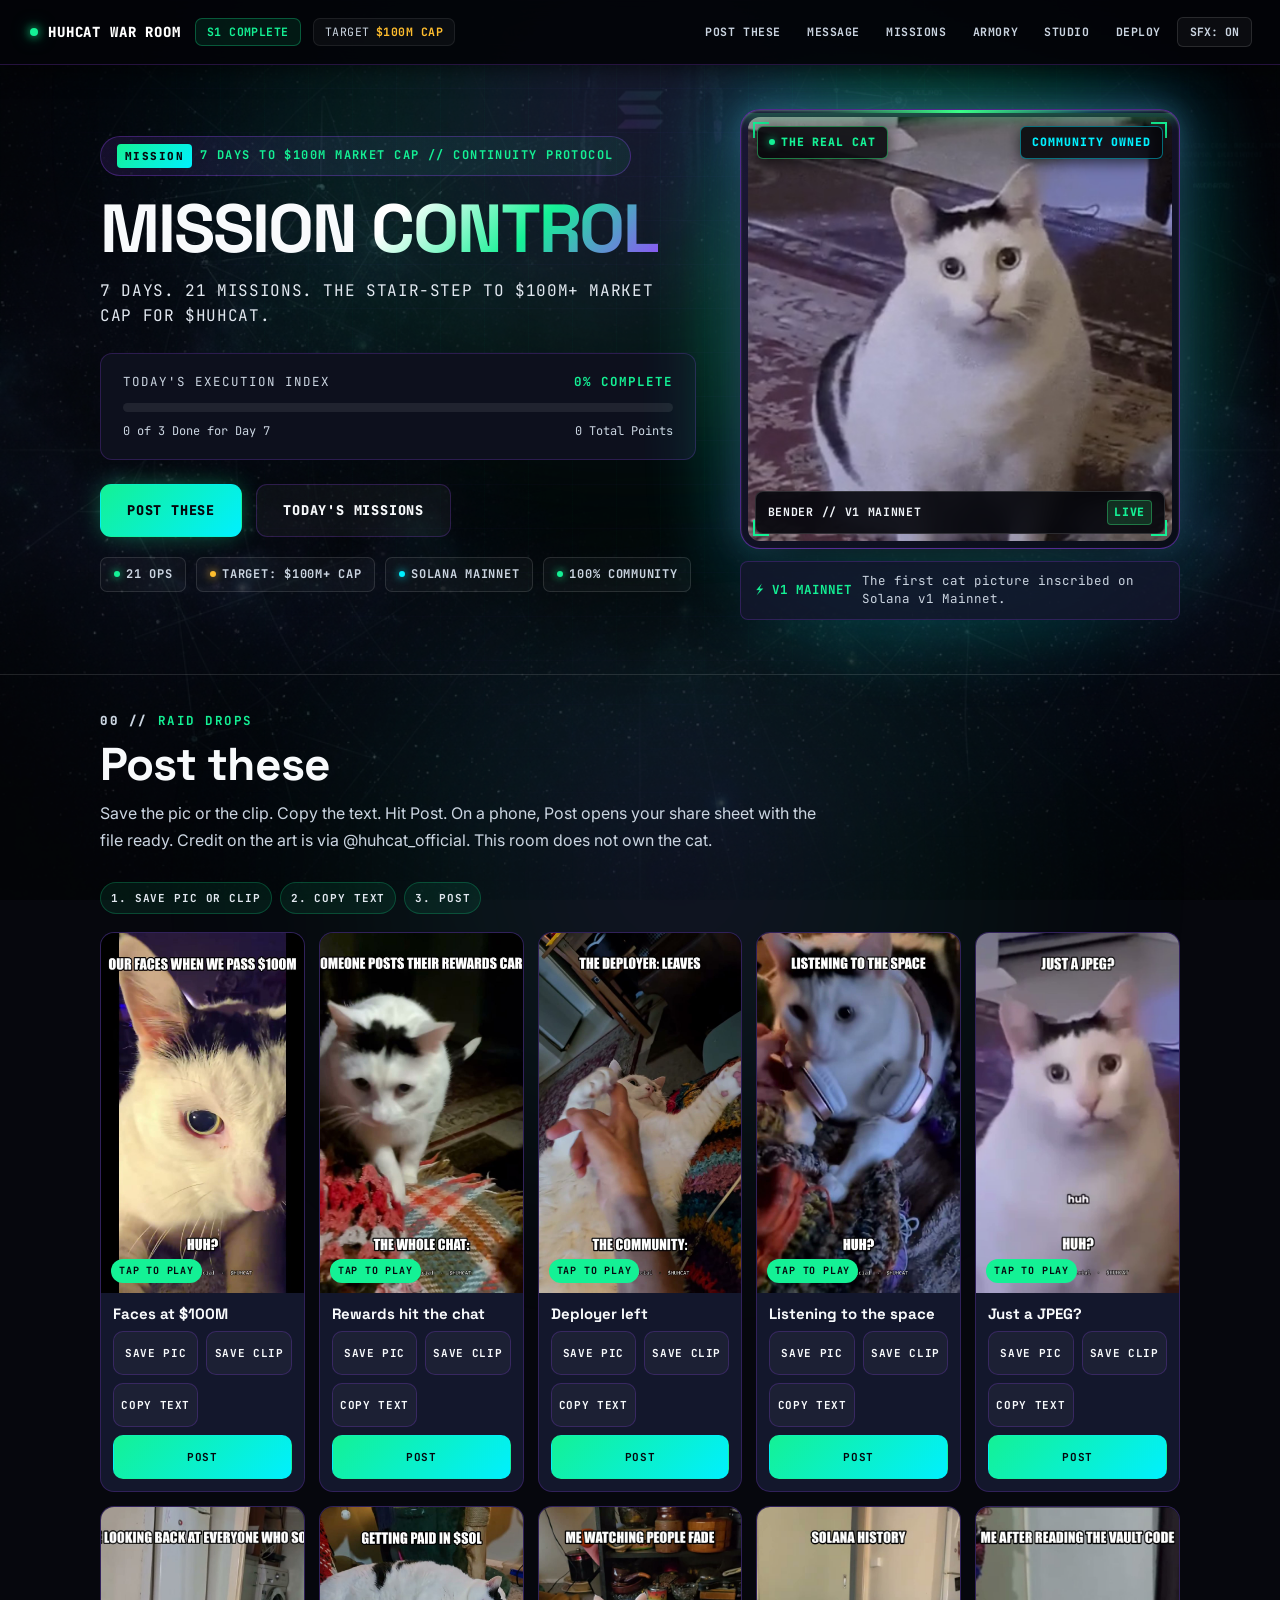
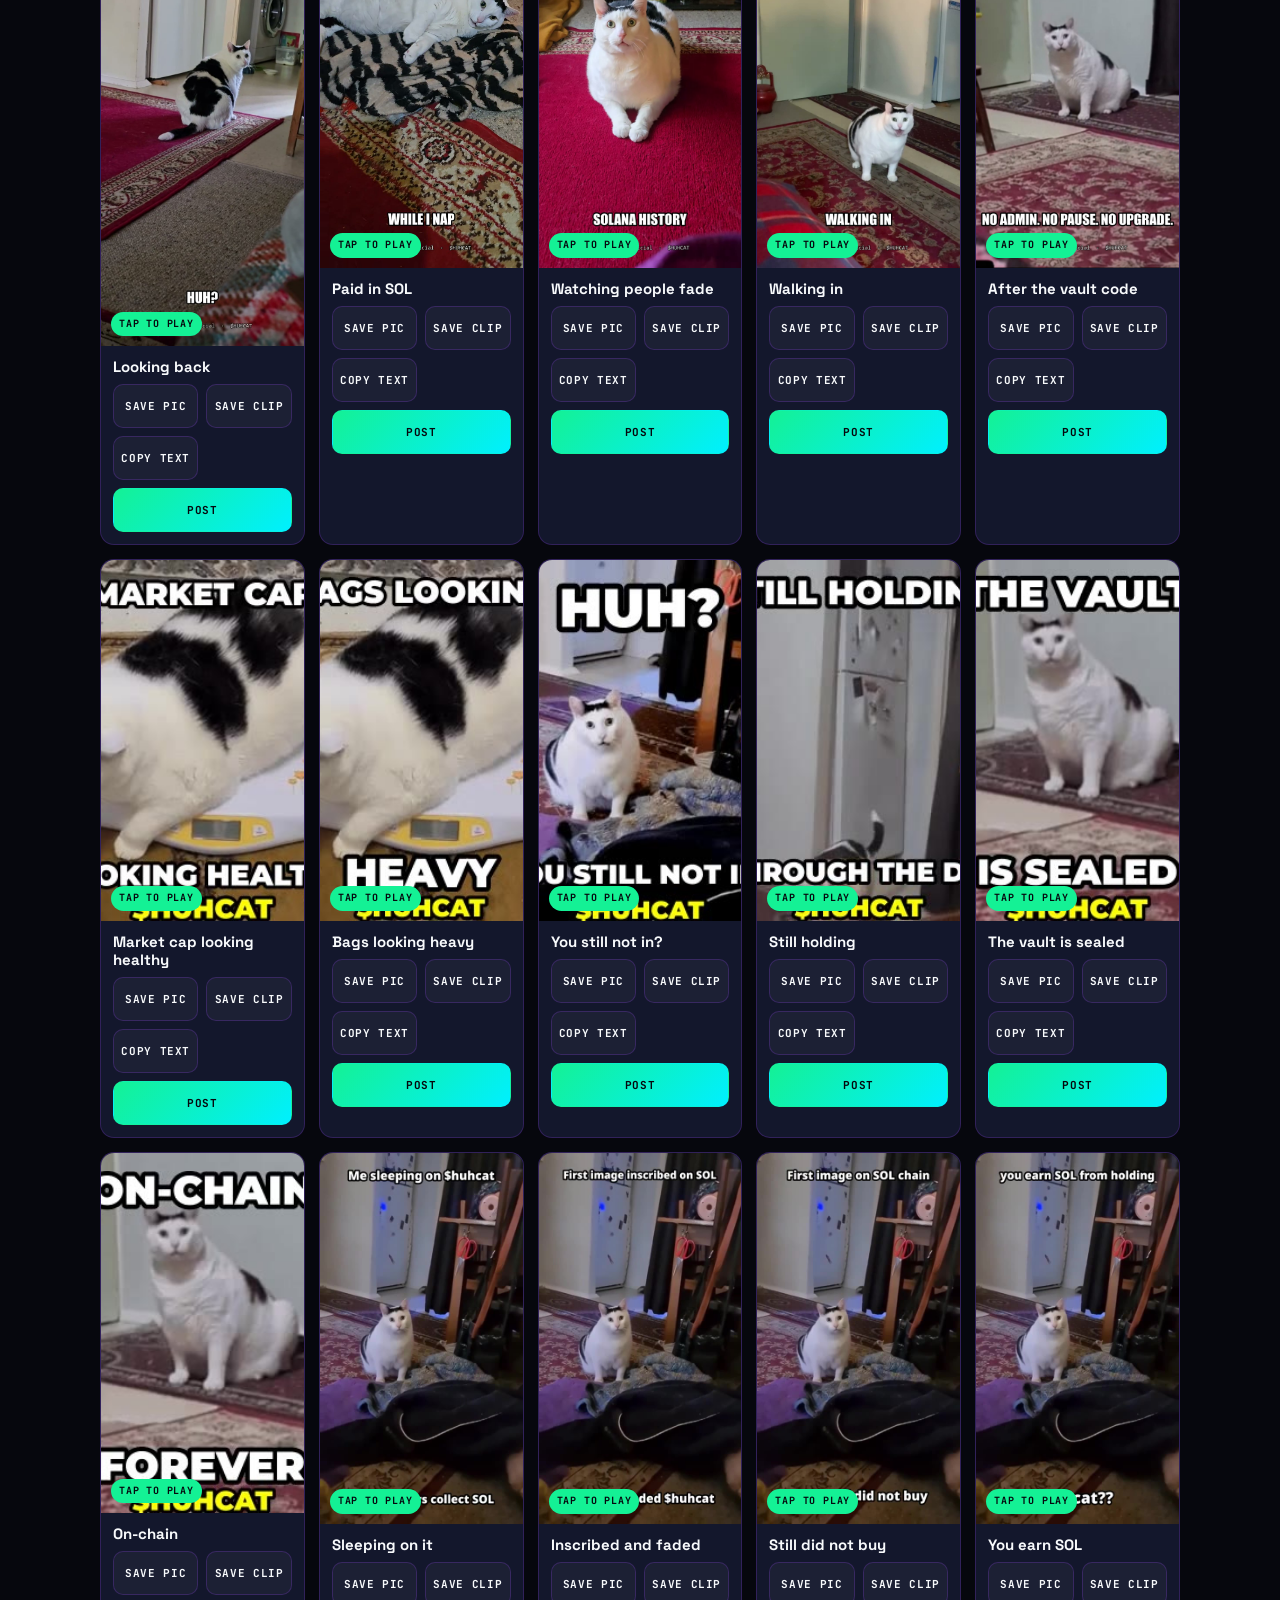
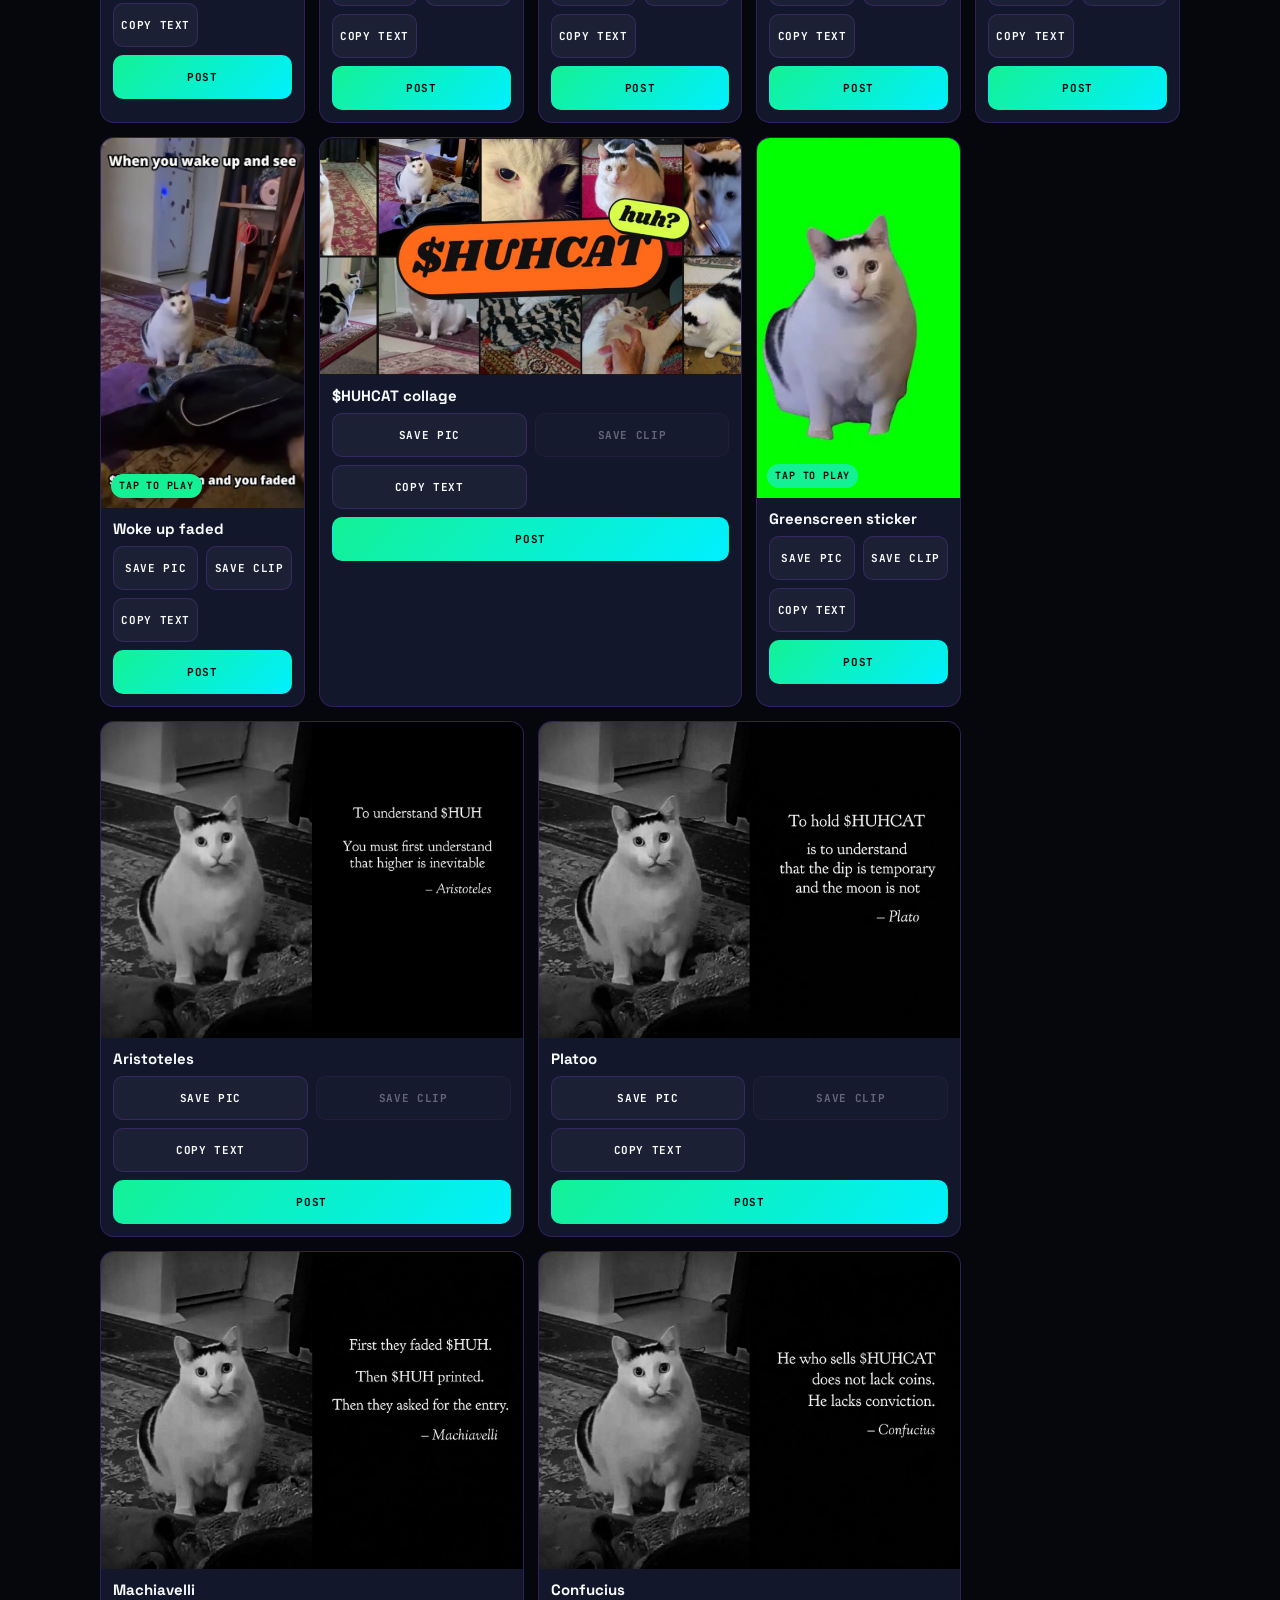
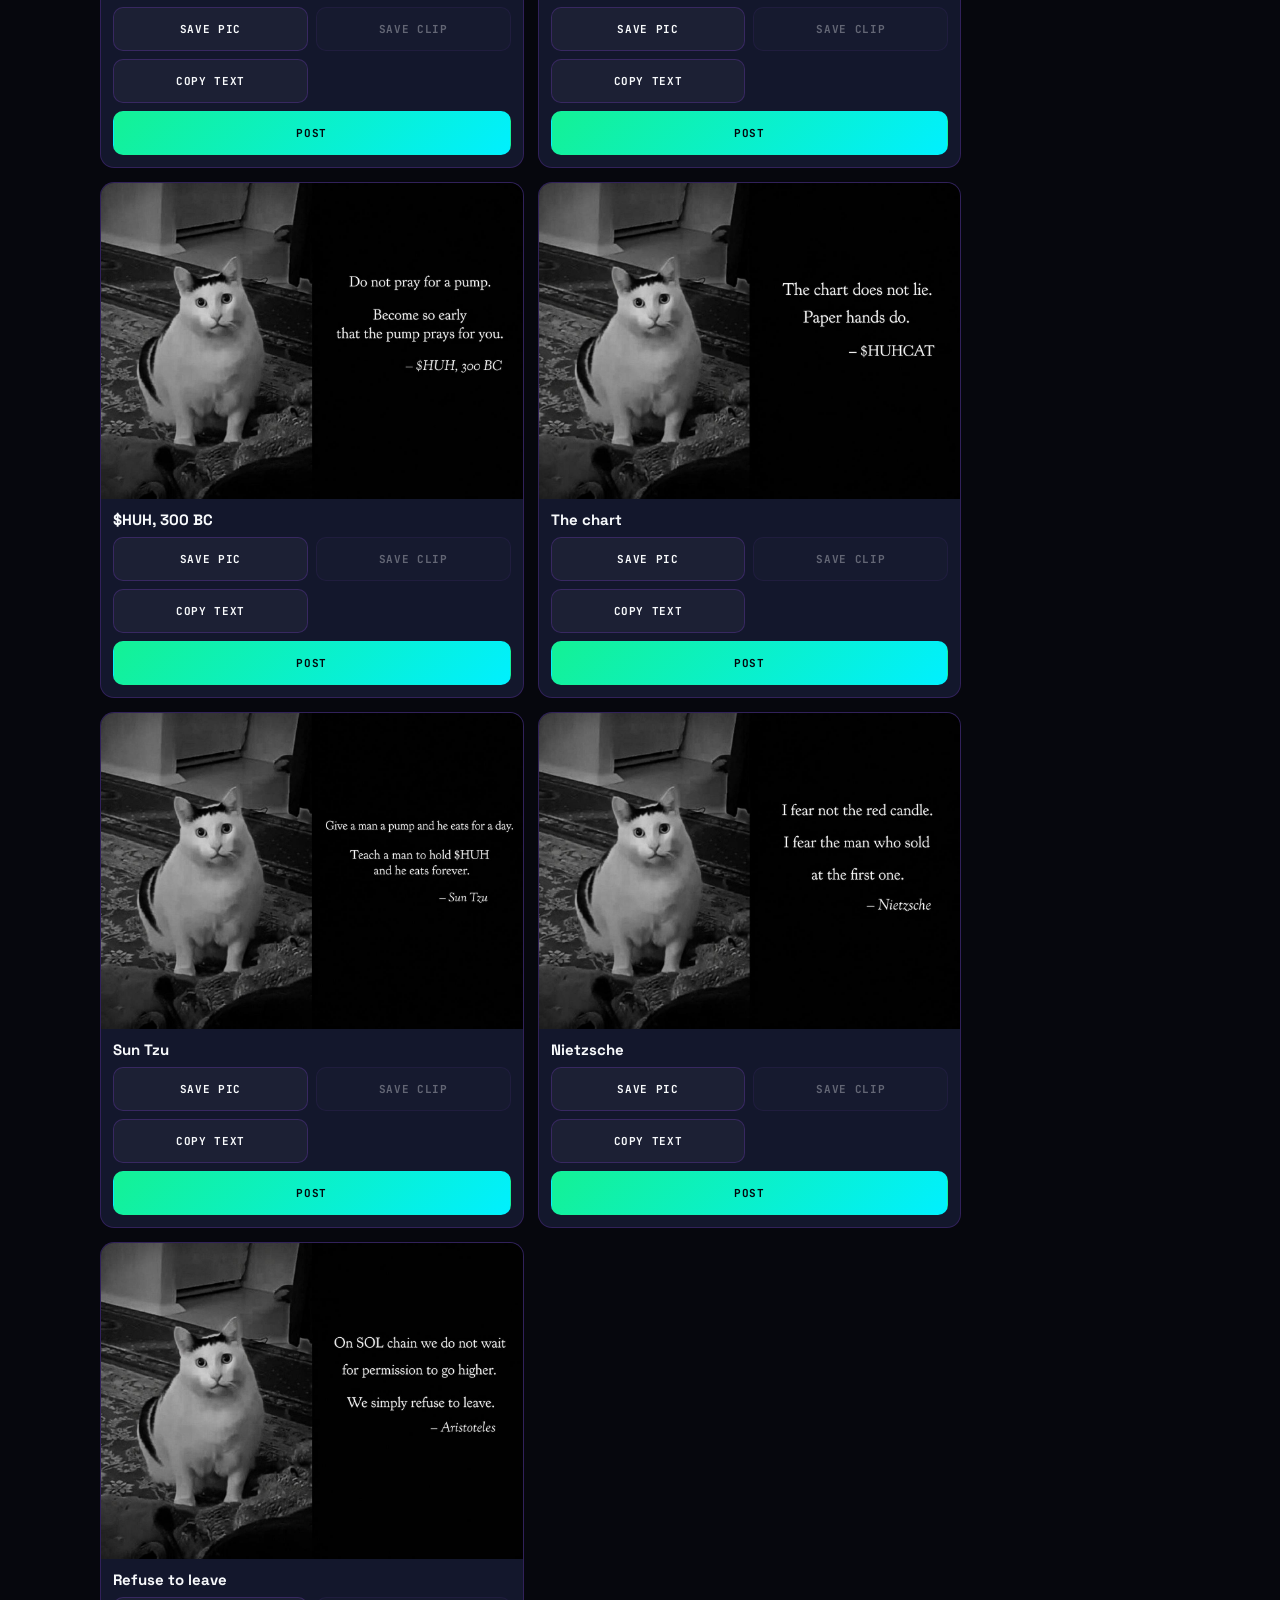
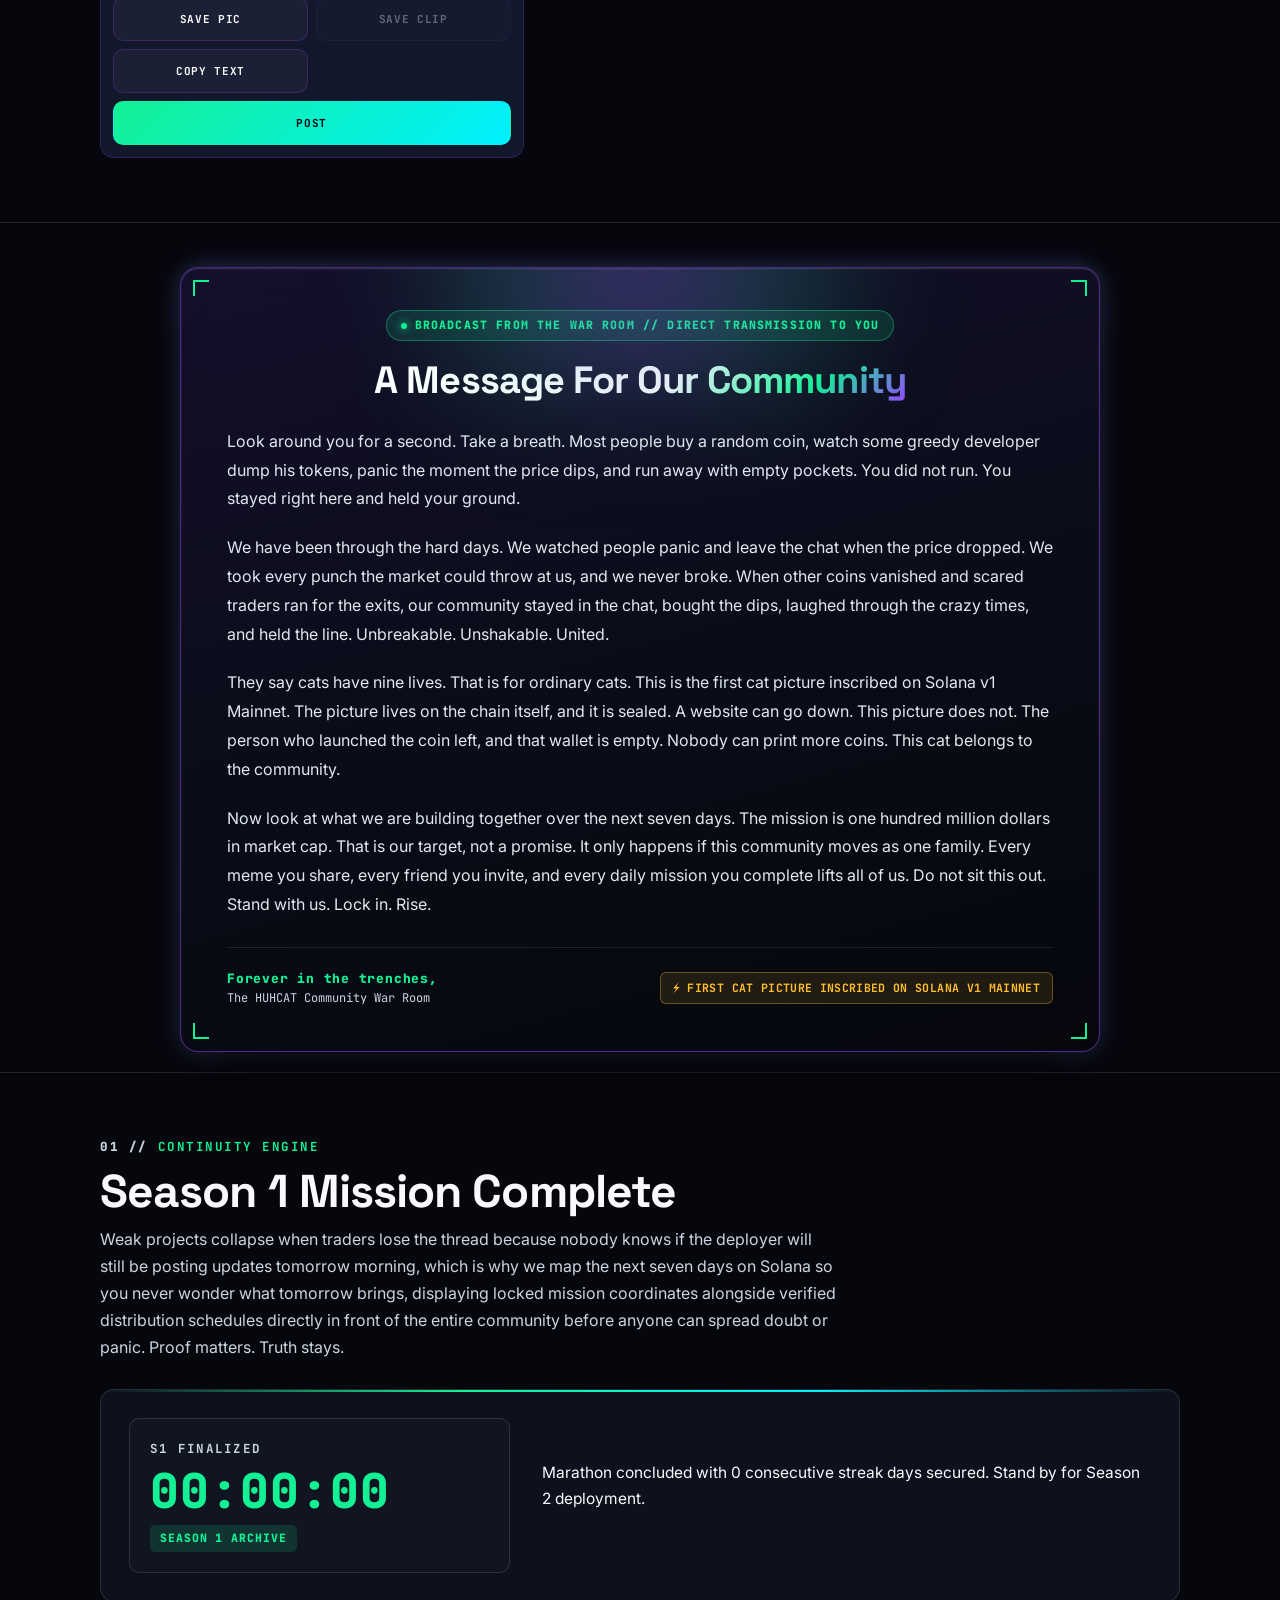
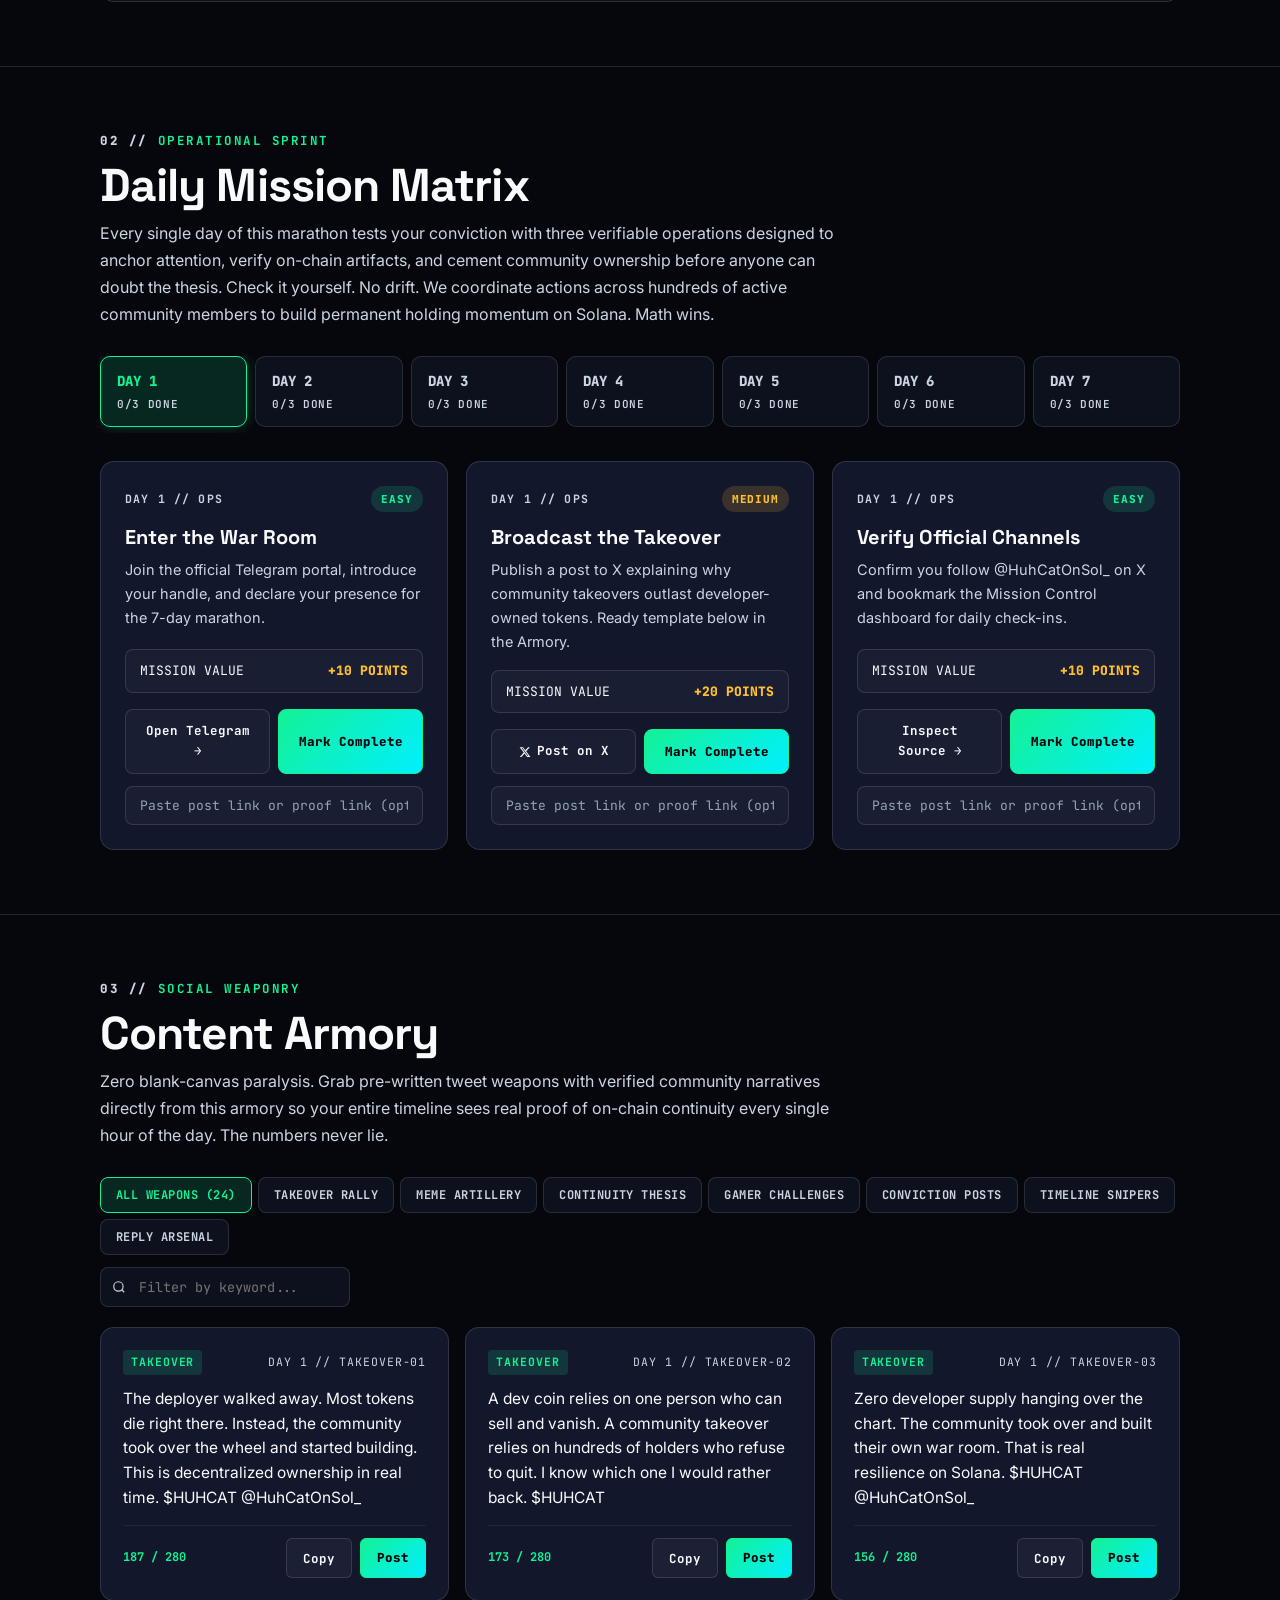
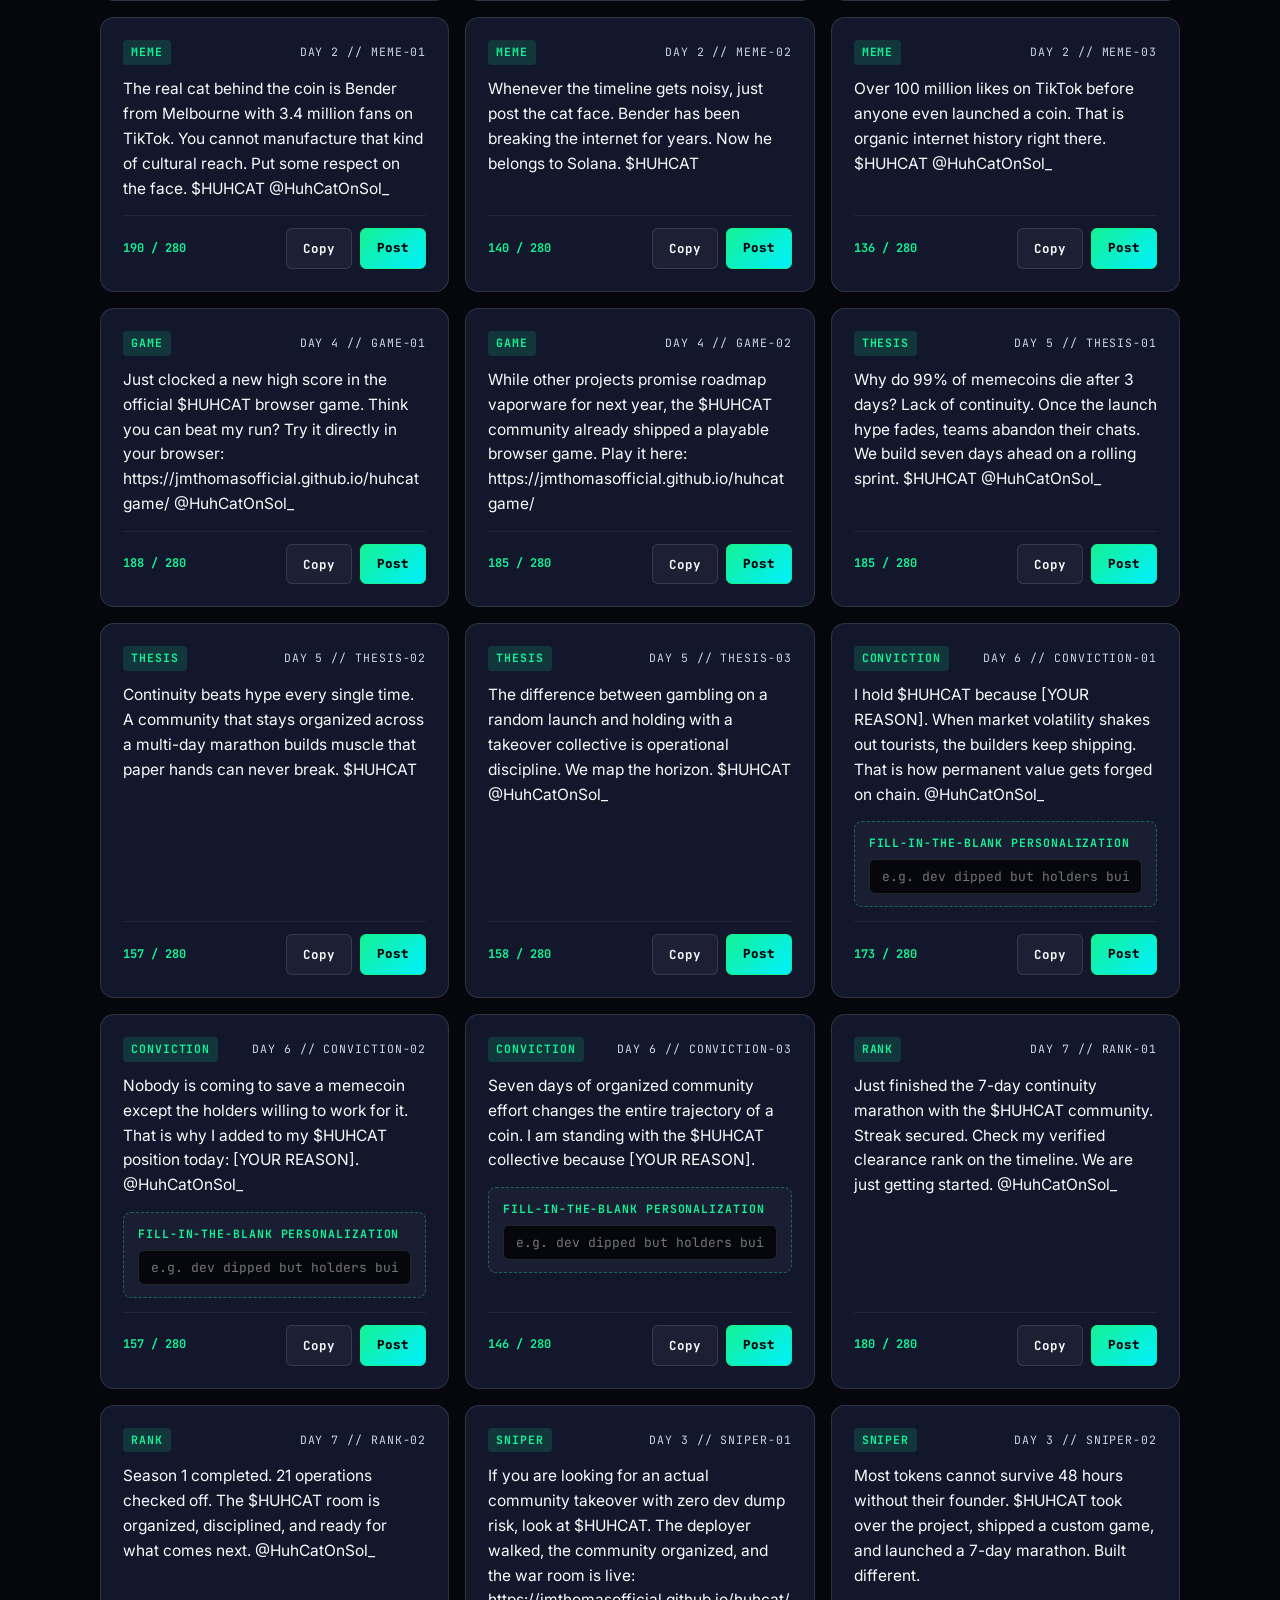
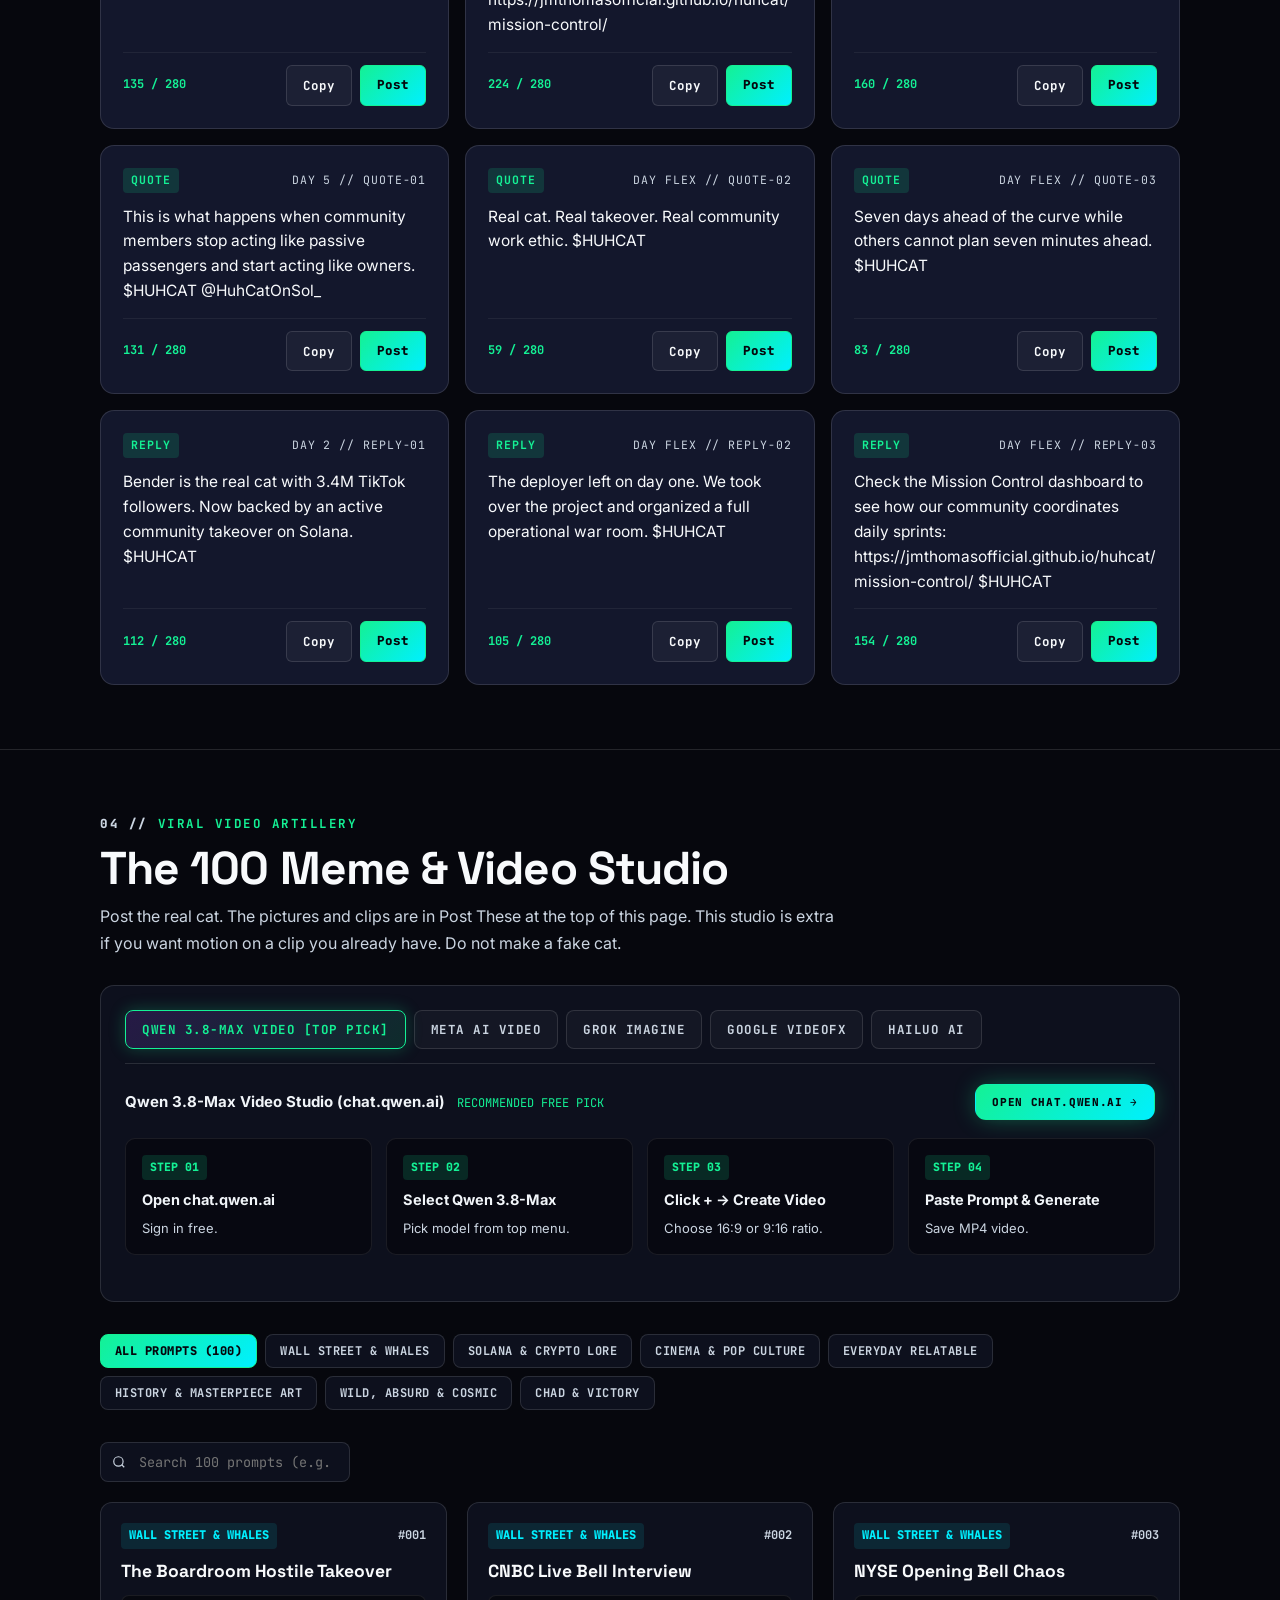
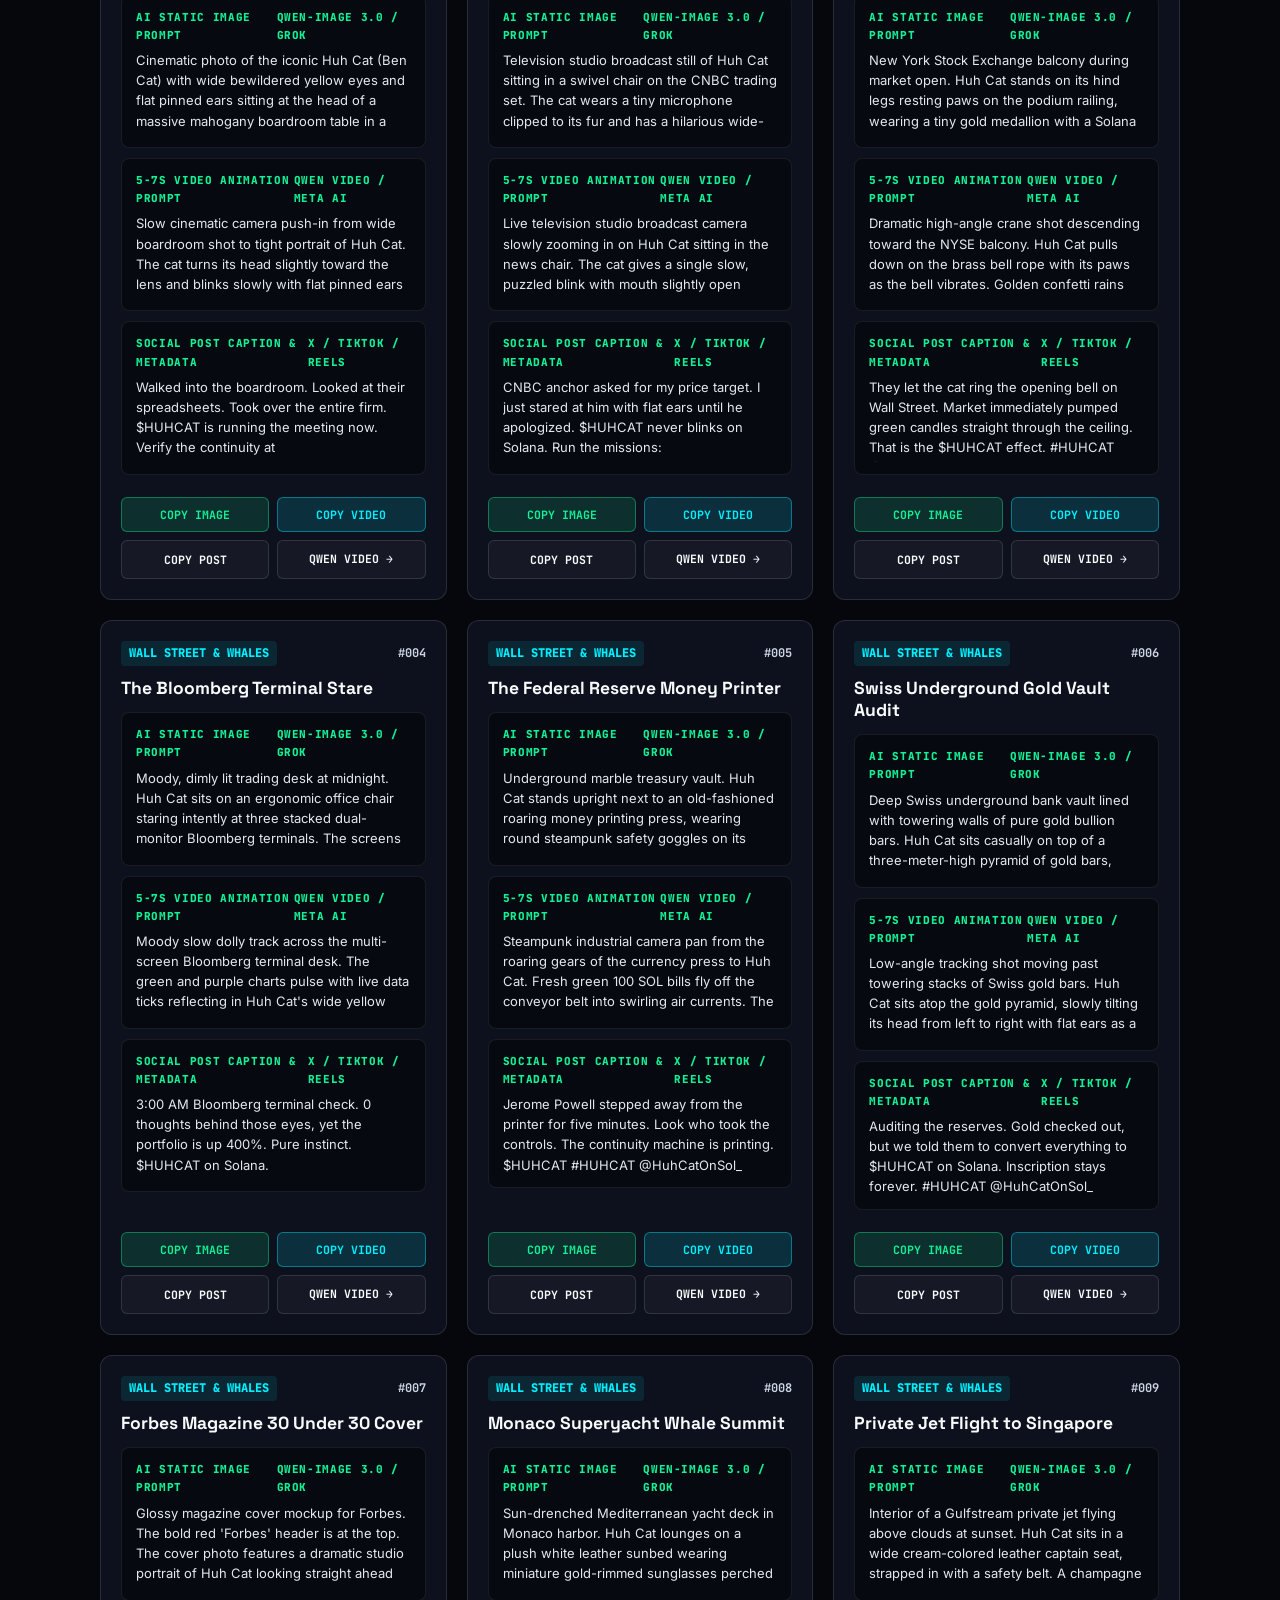
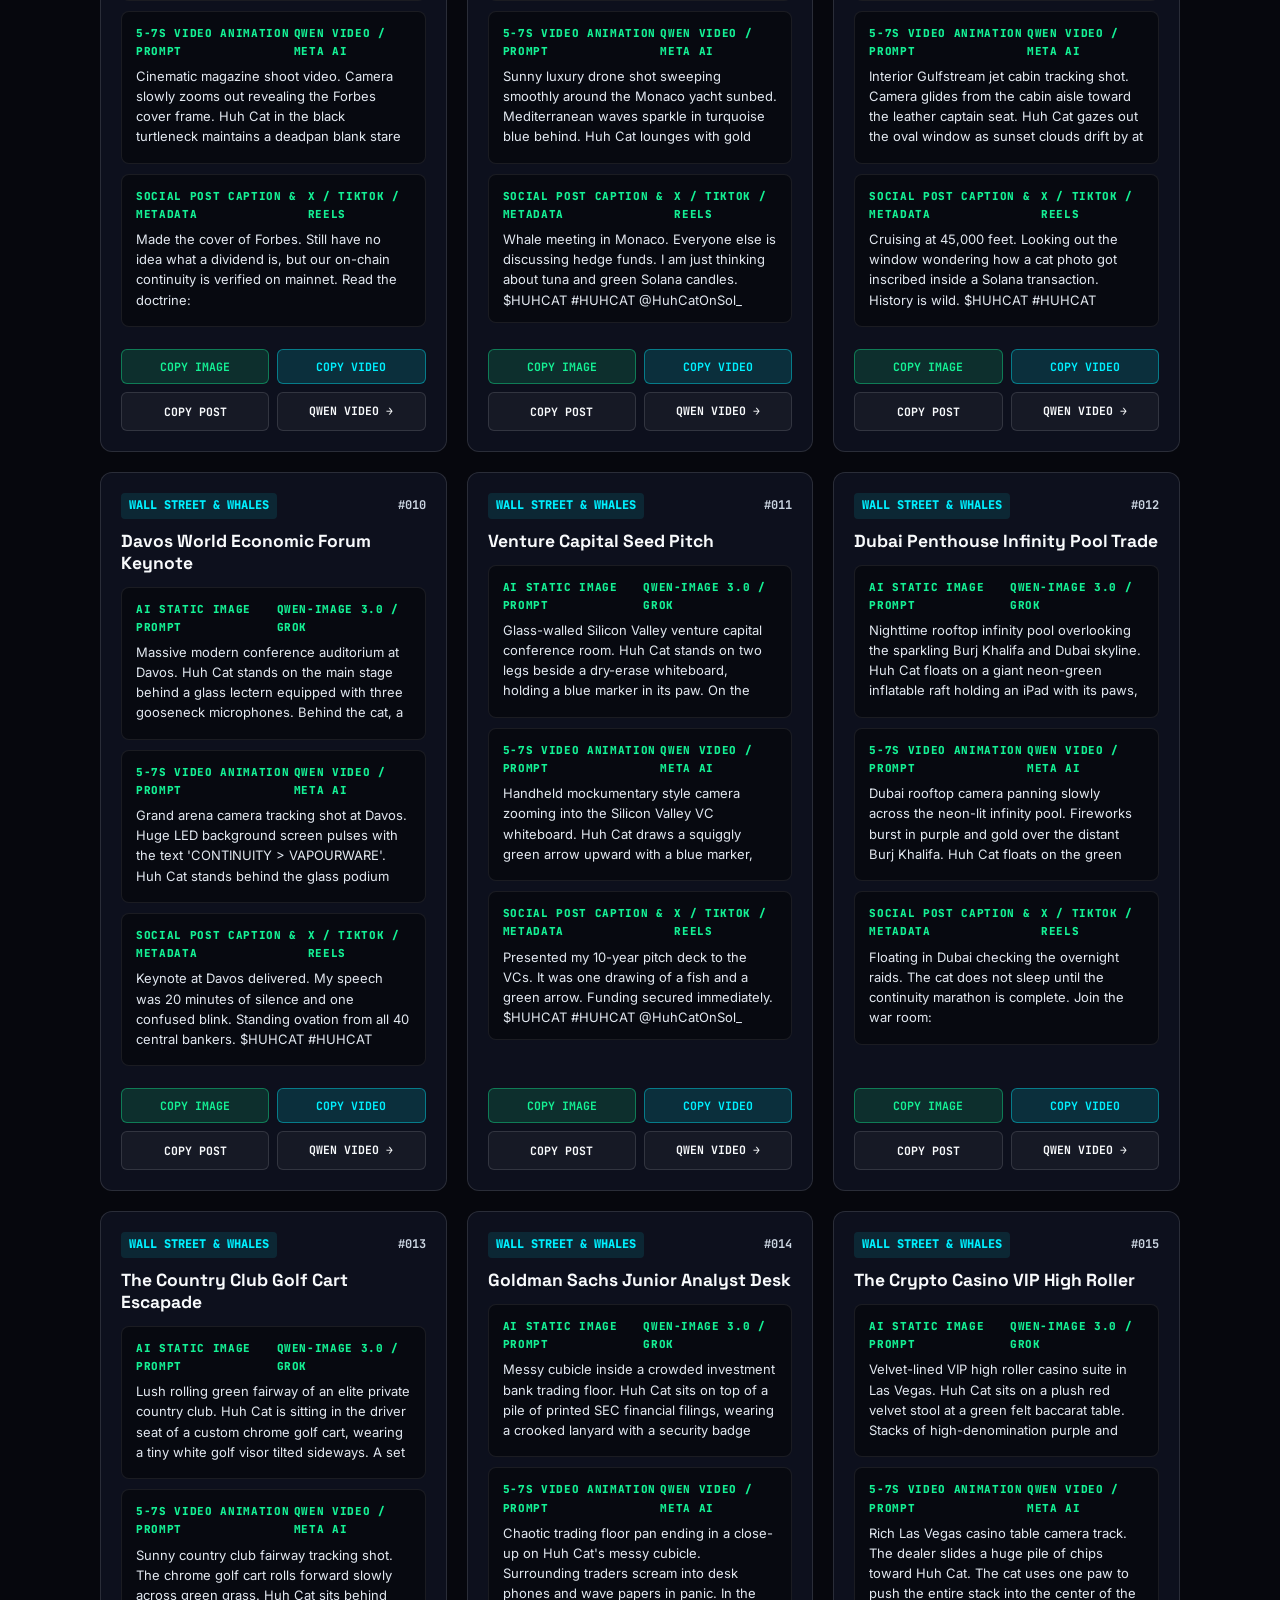
==== commit 92b86e69: "feat(mission-control): add the remaining raid stills and clips Co-authored-by: Cursor <cursoragent@c" ====
--- a/mission-control/index.html
+++ b/mission-control/index.html
@@ -261,6 +261,8 @@
   background:var(--graphite-card); border:1px solid var(--slate-purple);
   border-radius:14px; overflow:hidden; display:flex; flex-direction:column;
 }
+.drop-card.is-wide { grid-column: span 2; }
+.drop-card.is-wide .drop-media { aspect-ratio:16/9; }
 .drop-media {
   position:relative; aspect-ratio:9/16; background:#000; cursor:pointer;
 }
@@ -1318,6 +1320,7 @@
     scroll-snap-type:x mandatory; -webkit-overflow-scrolling:touch;
   }
   .drop-card { flex:0 0 min(78vw, 280px); scroll-snap-align:start; }
+  .drop-card.is-wide { flex-basis:min(92vw, 420px); }
   .rank-stats-grid { grid-template-columns:repeat(3, 1fr); }
   .mc-action-row { flex-direction:column; }
   .mc-btn { width:100%; }
@@ -2779,7 +2782,7 @@
   grid.innerHTML = DROP_KIT.items.map(item => {
     const still = item.still ? dropUrl(item.still) : '';
     const clip = item.clip ? dropUrl(item.clip) : '';
-    return `<article class="drop-card" data-drop="${item.id}">
+    return `<article class="drop-card${item.wide ? ' is-wide' : ''}" data-drop="${item.id}">
       <div class="drop-media" onclick="playDropClip('${item.id}')">
         ${still ? `<img src="${still}" alt="${item.title}" width="360" height="640" loading="lazy">` : ''}
         ${clip ? `<video src="${clip}" loop muted playsinline preload="none" style="display:none"></video>
